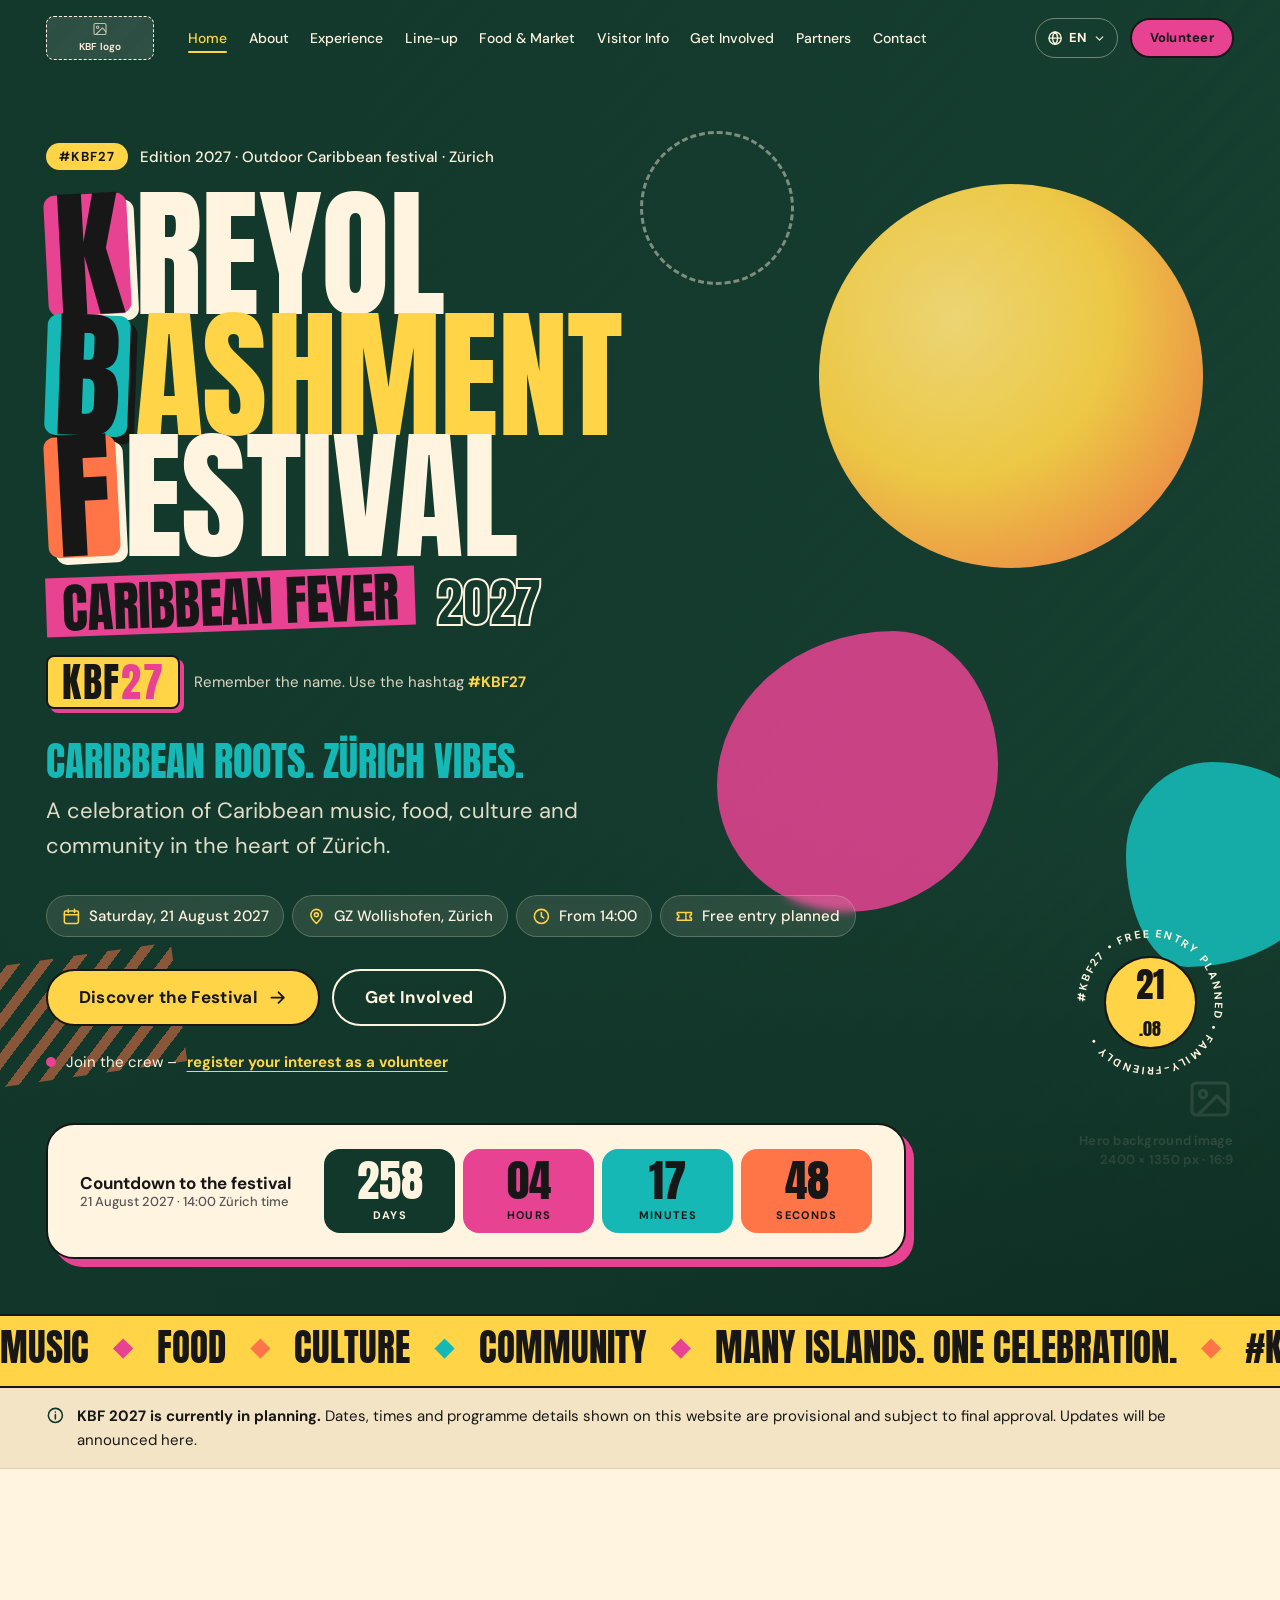
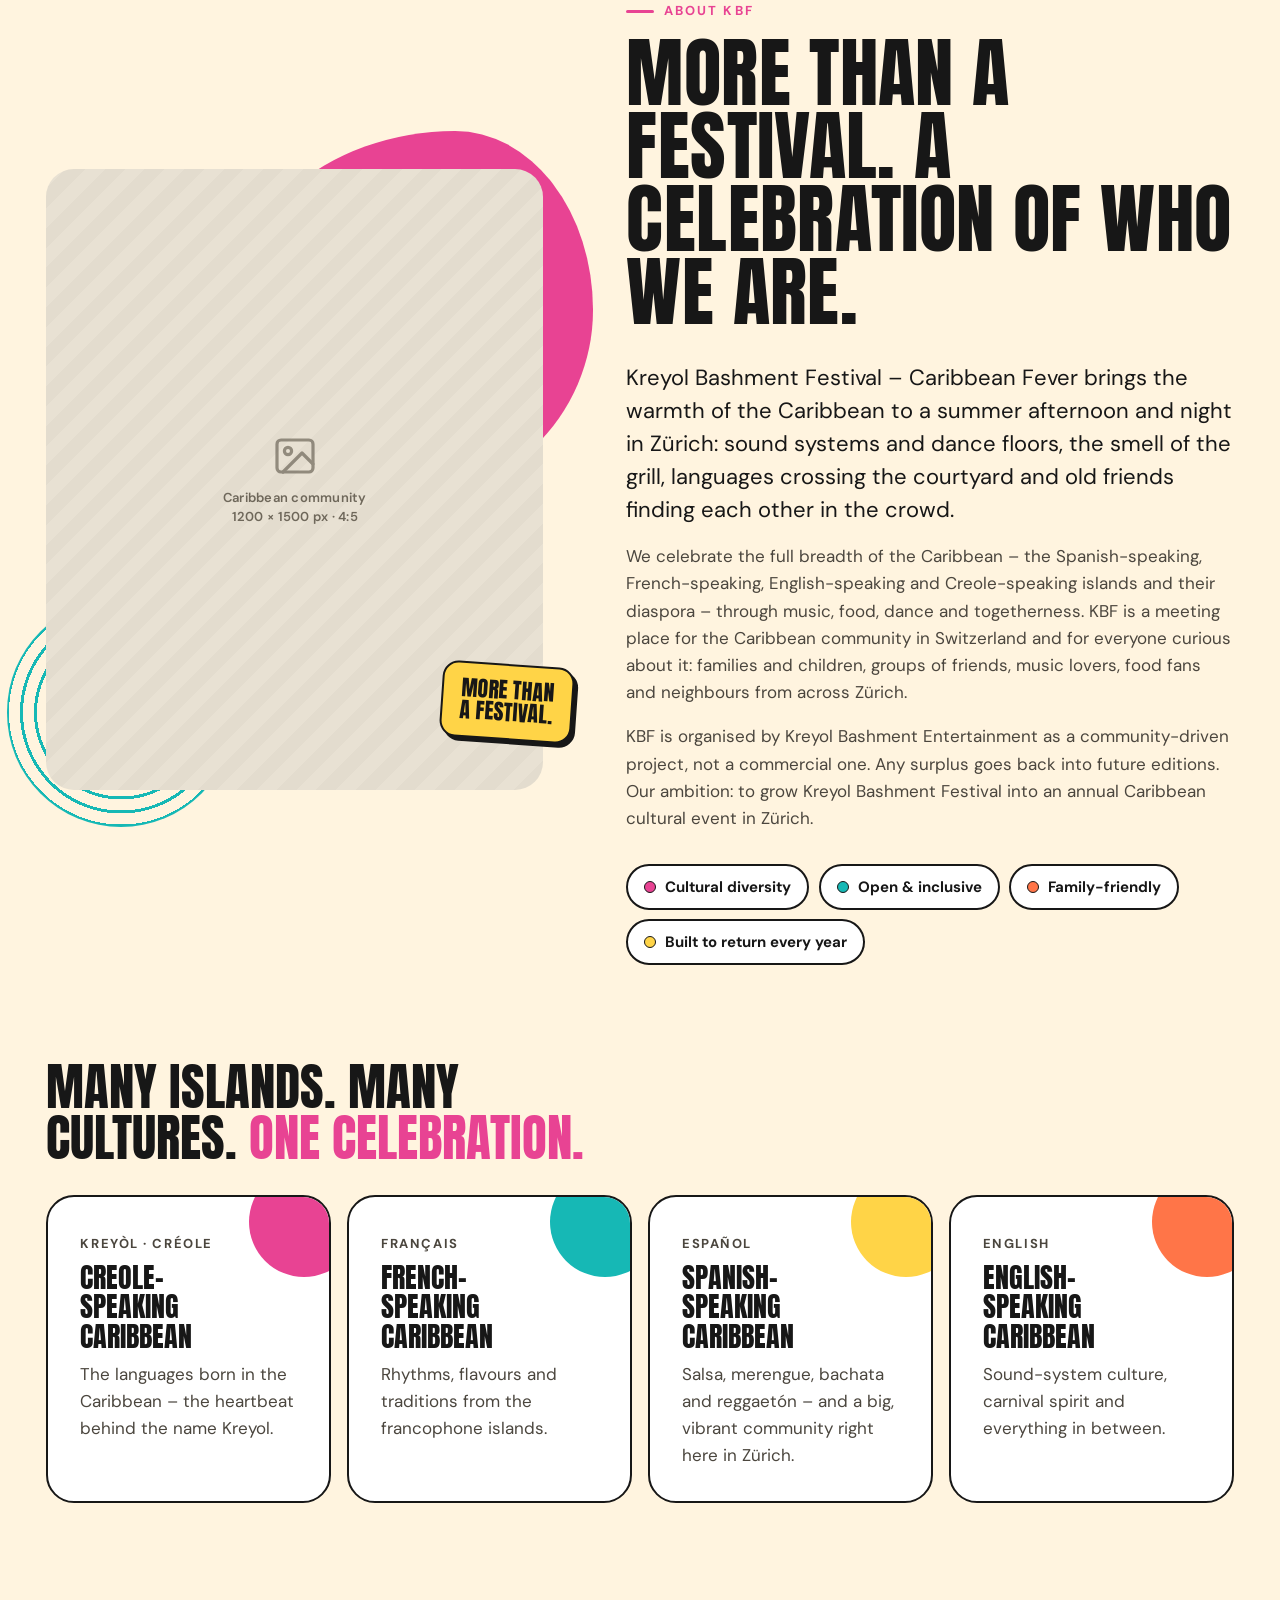
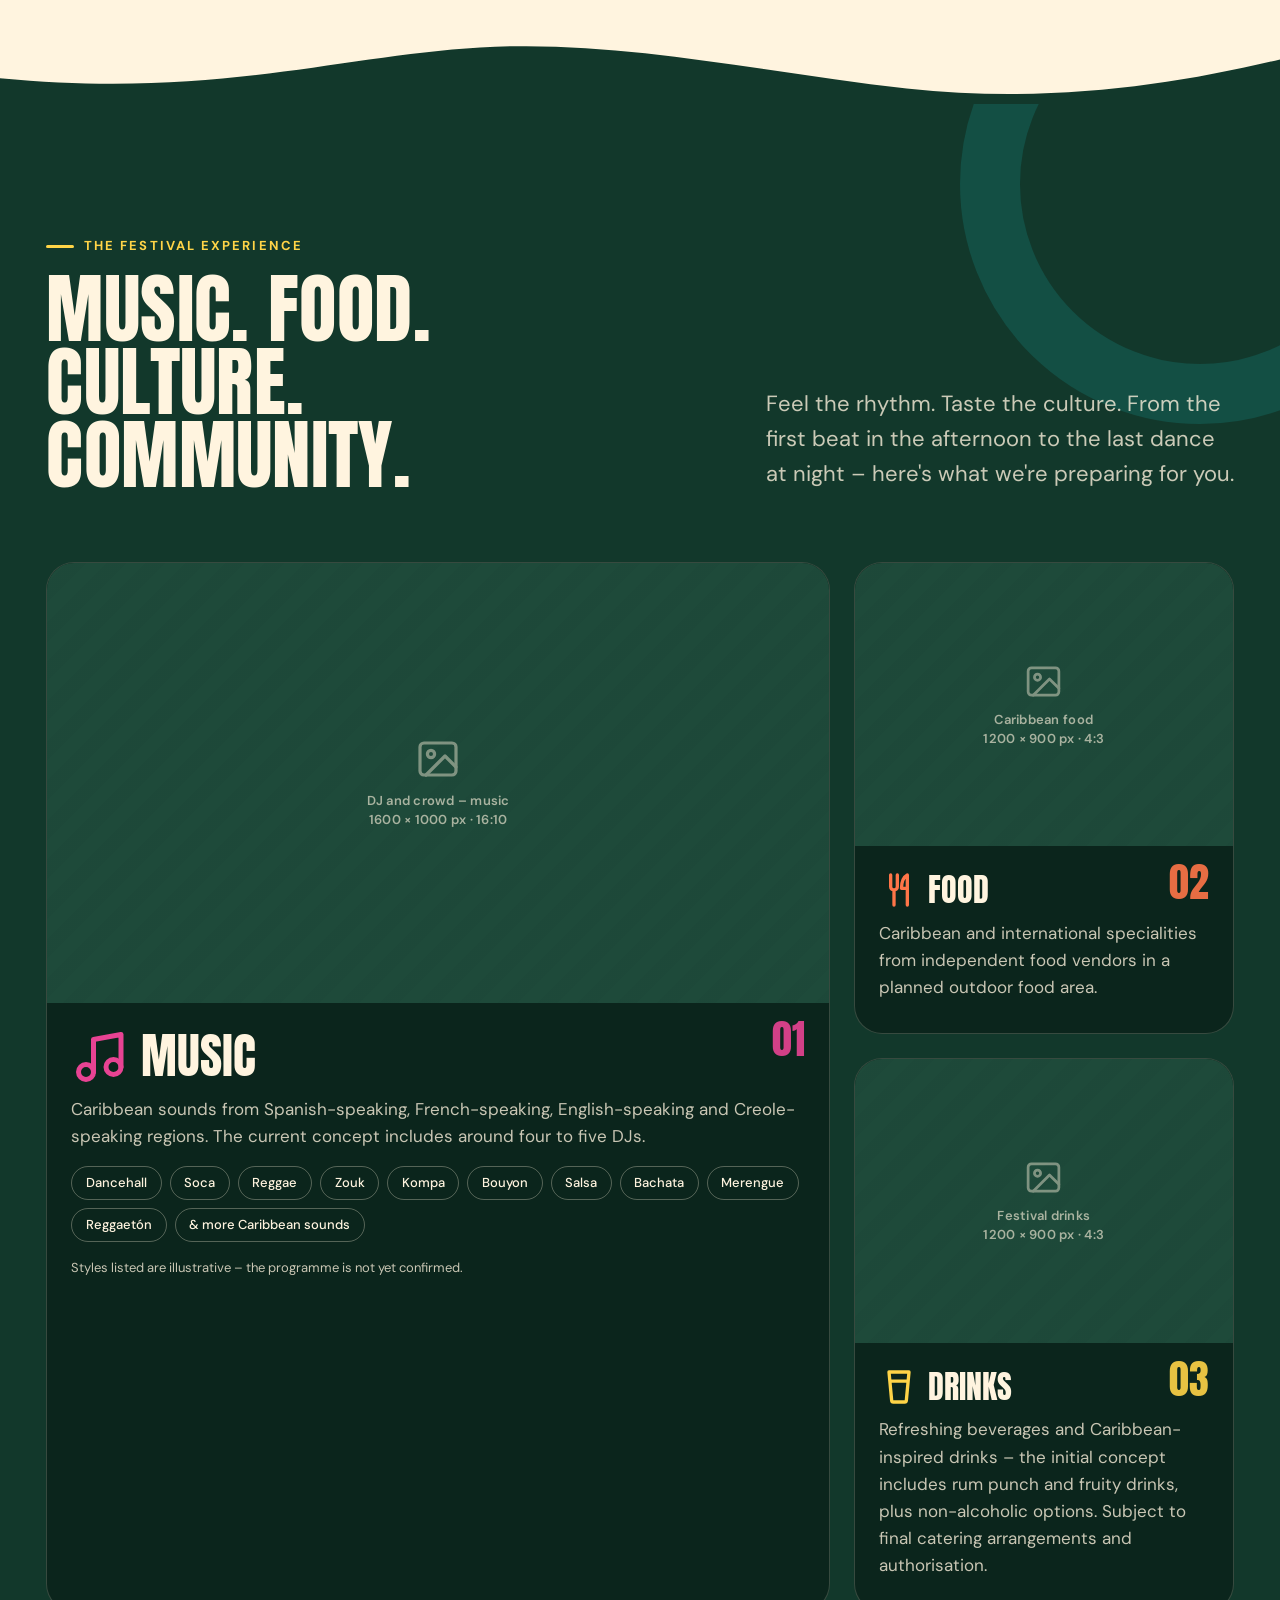
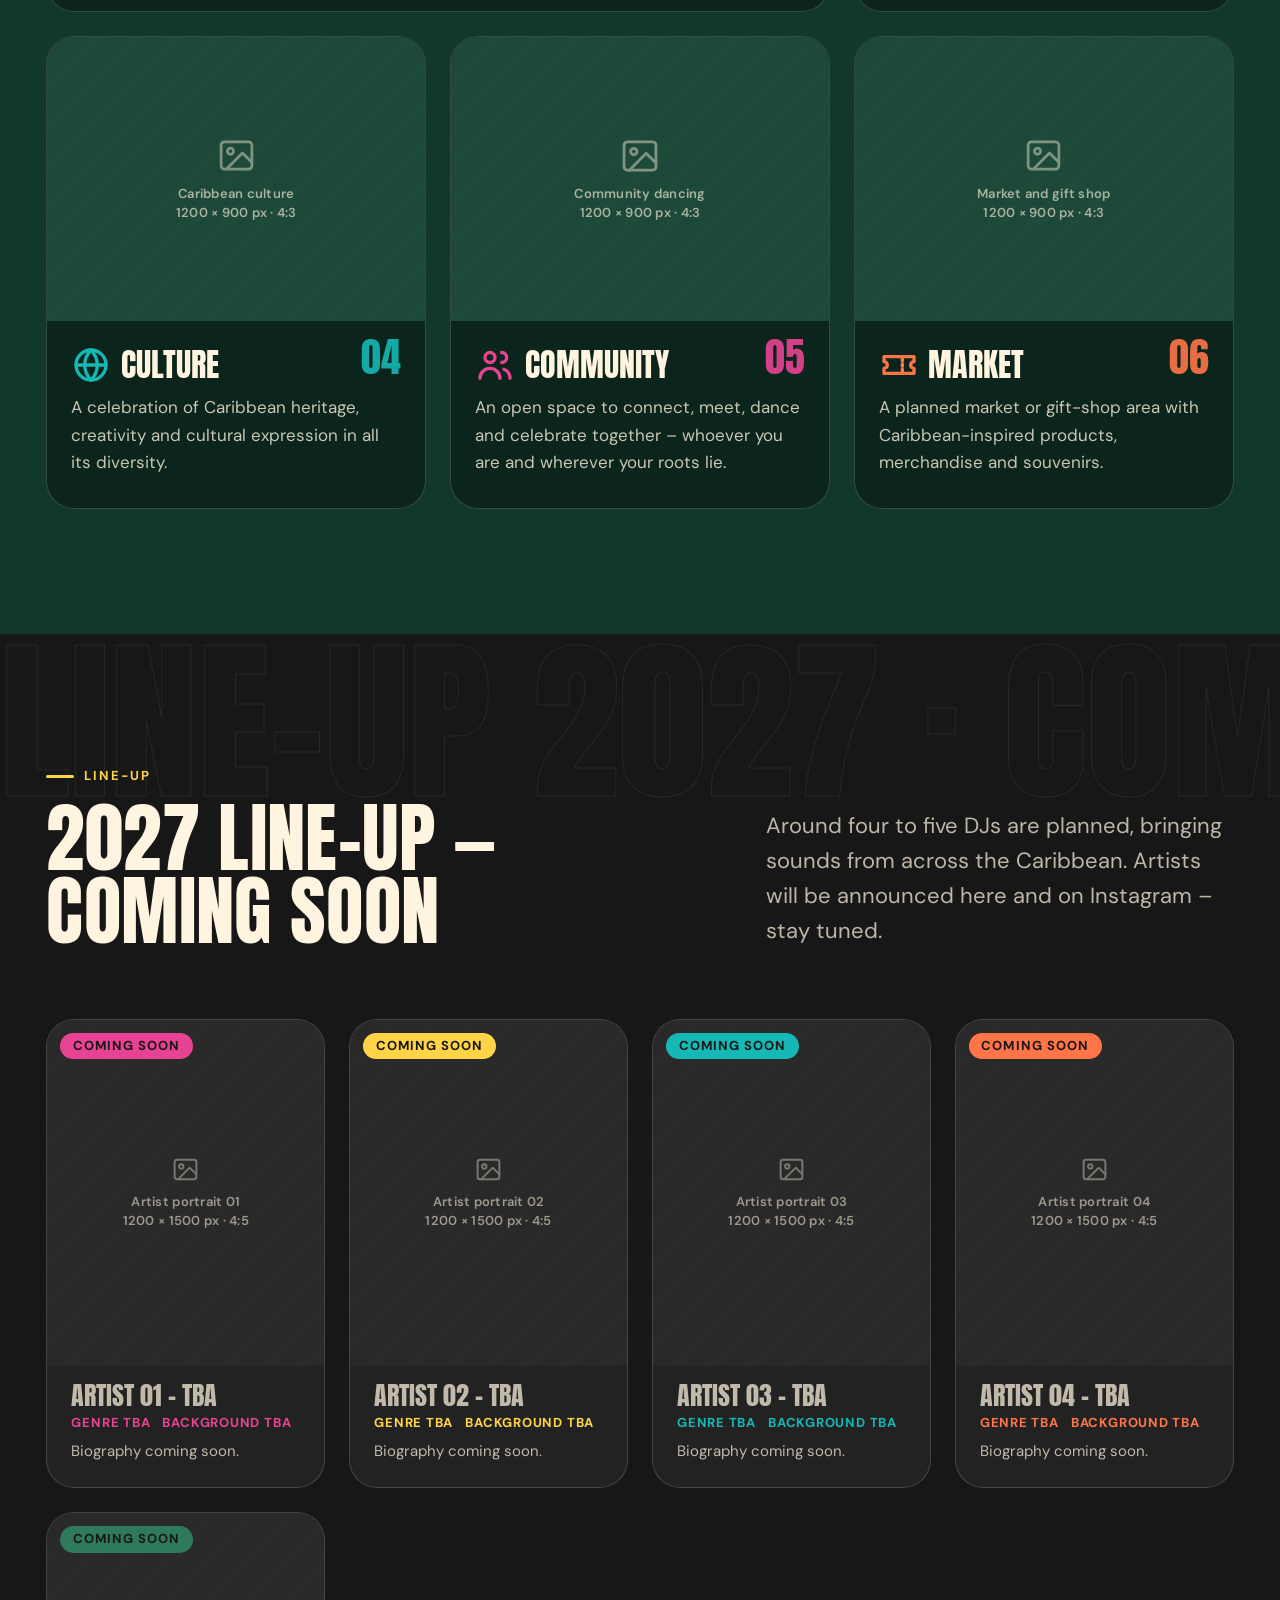
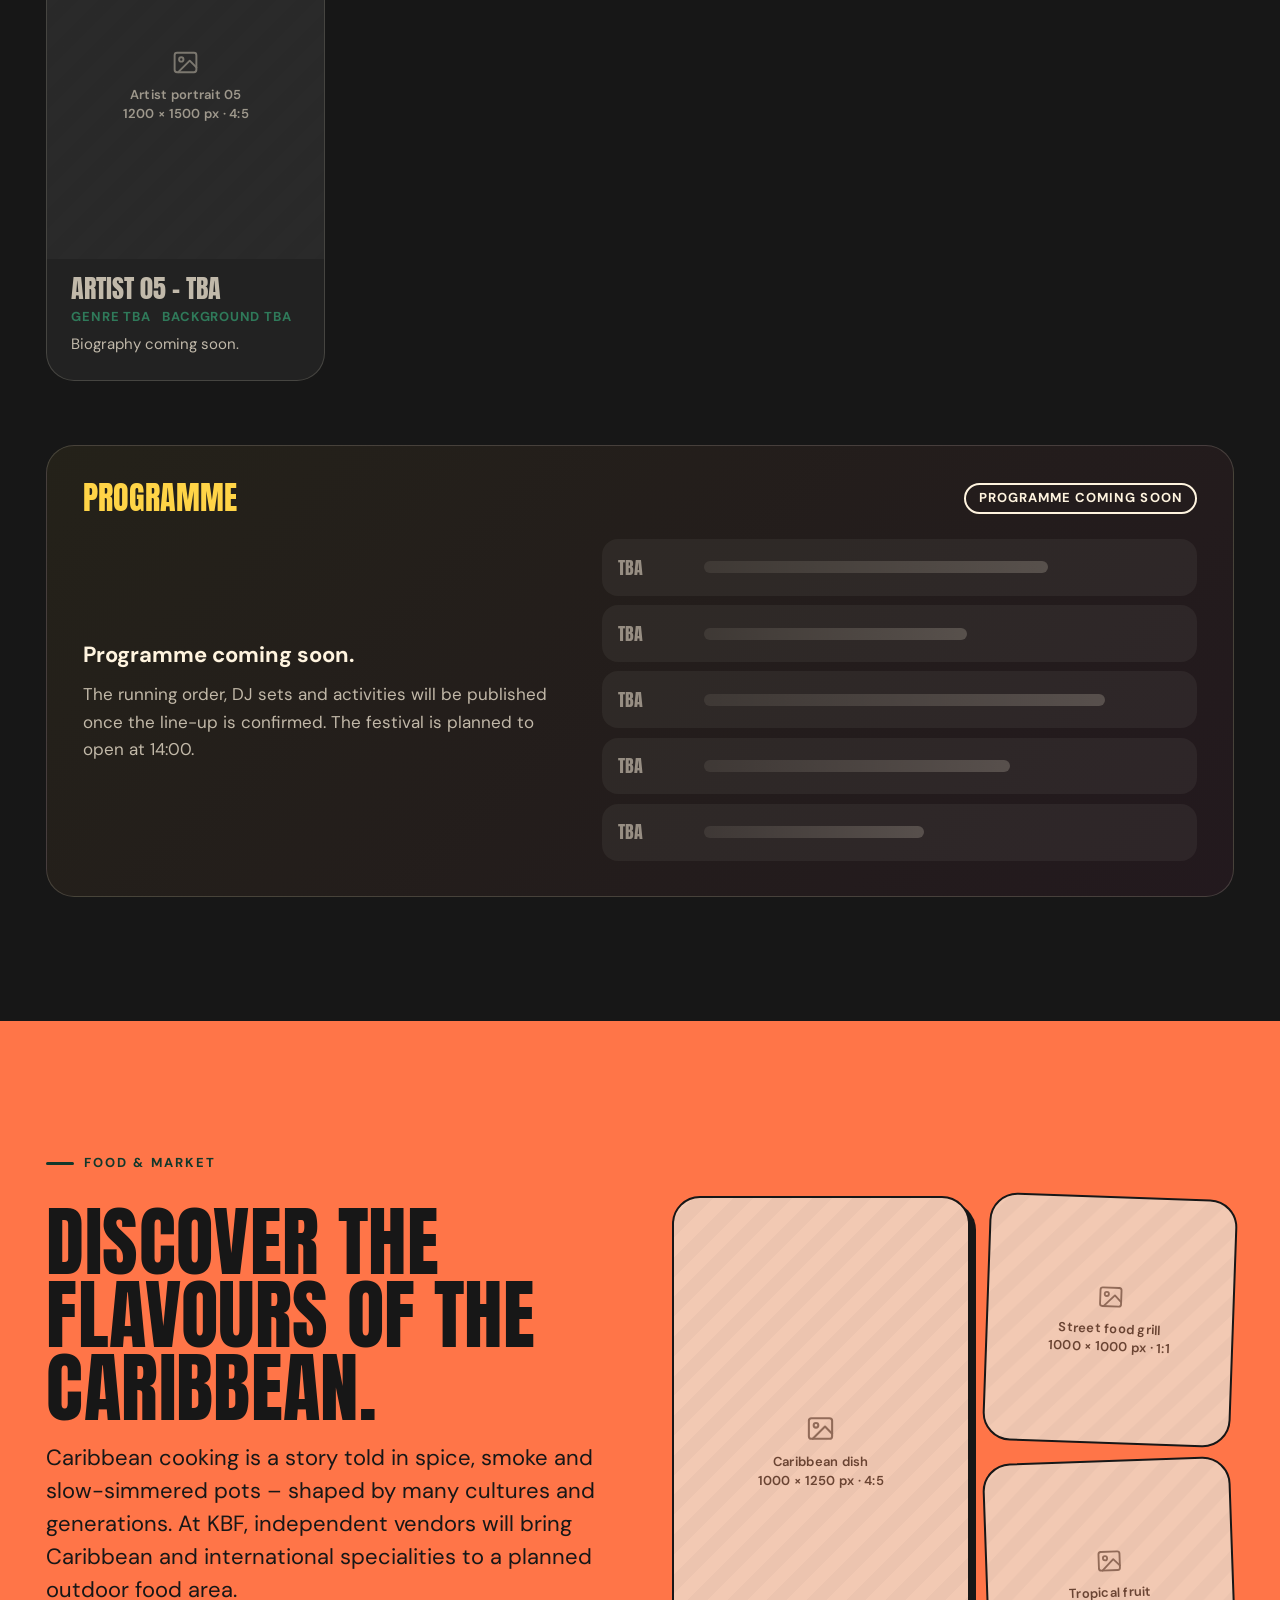
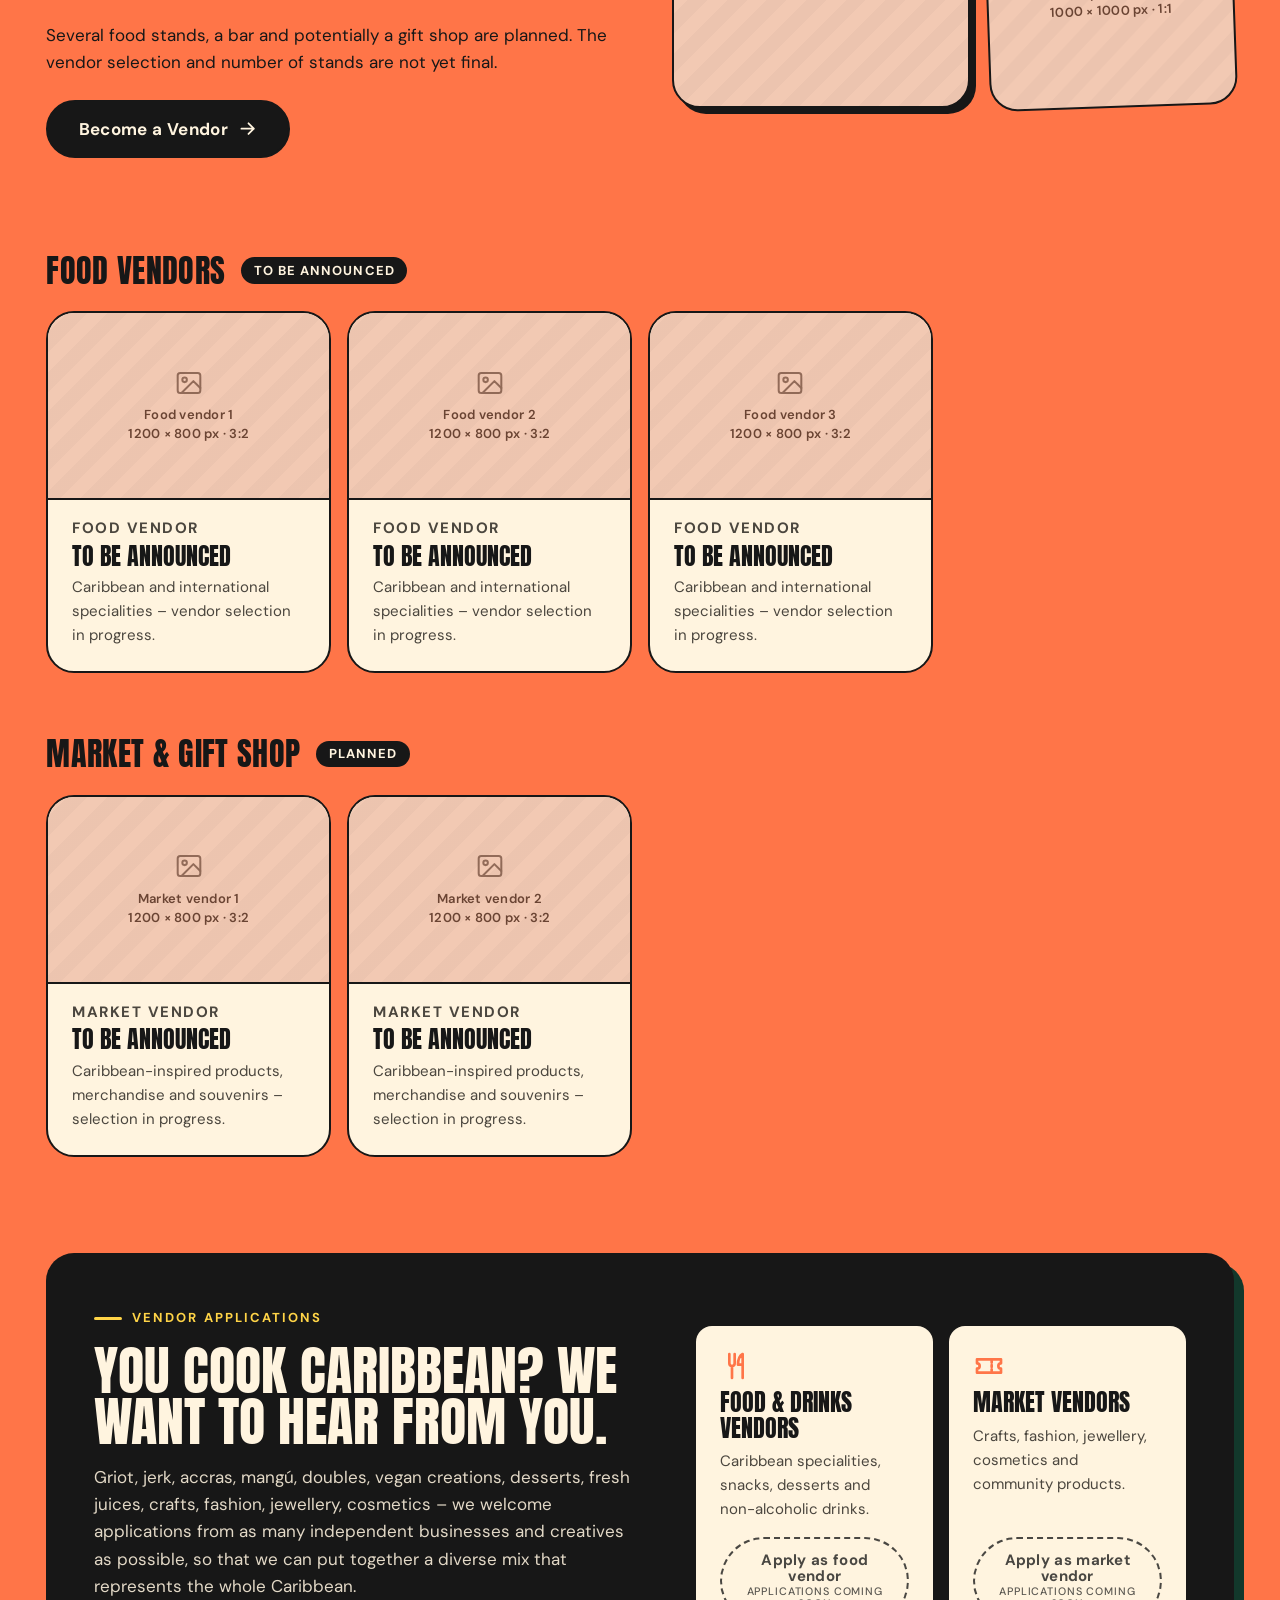
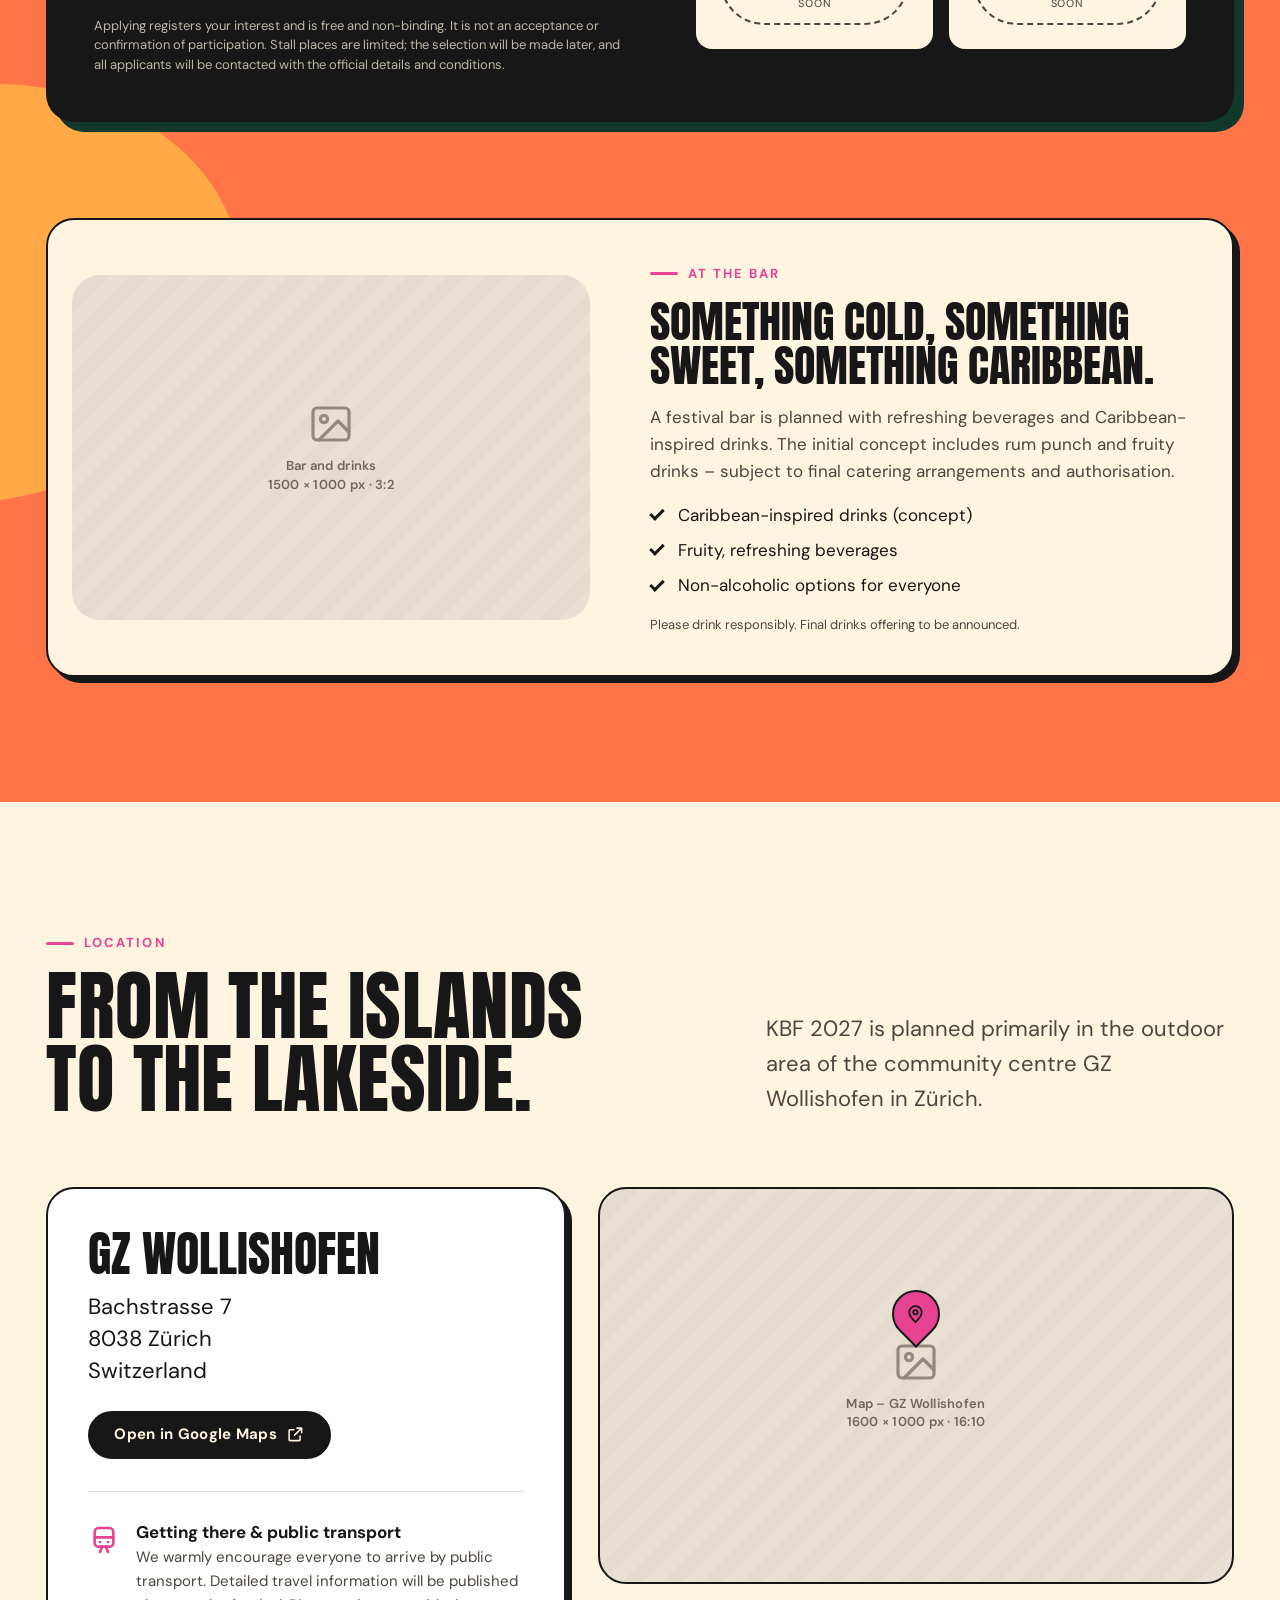
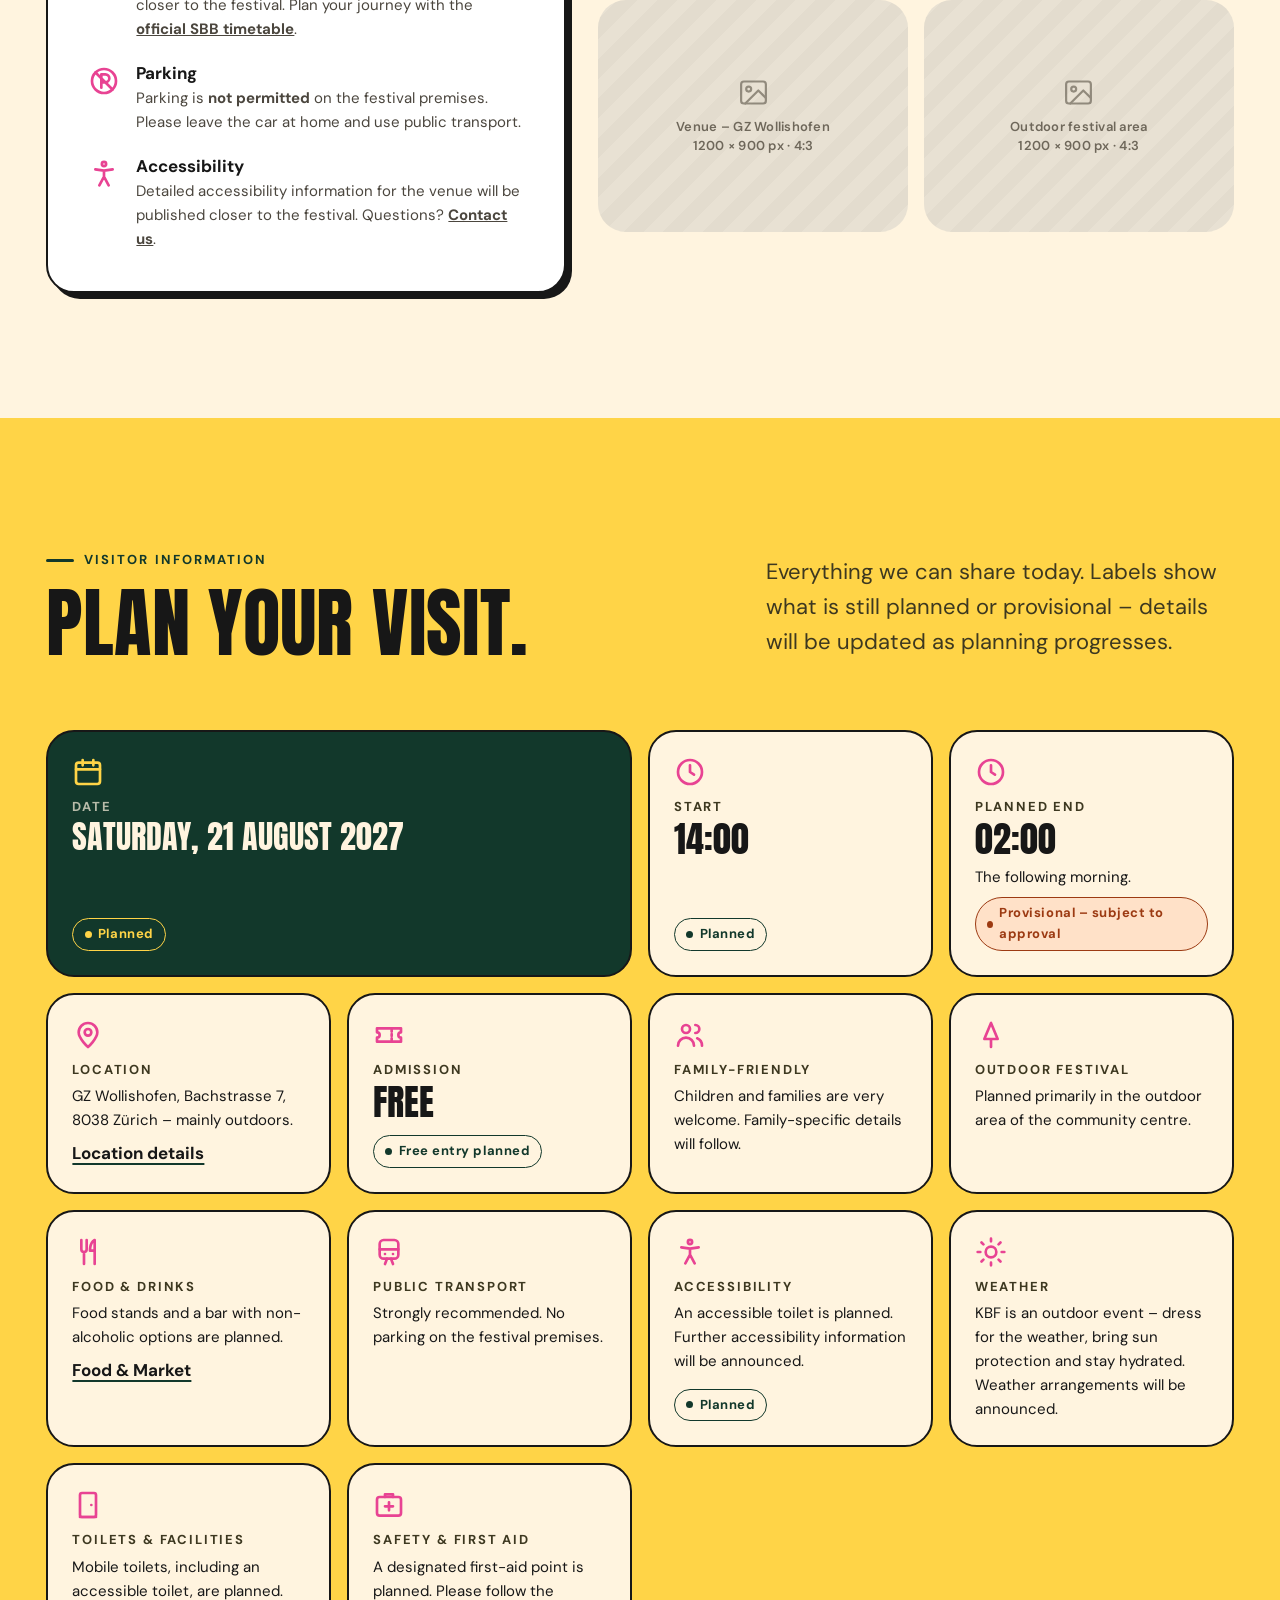
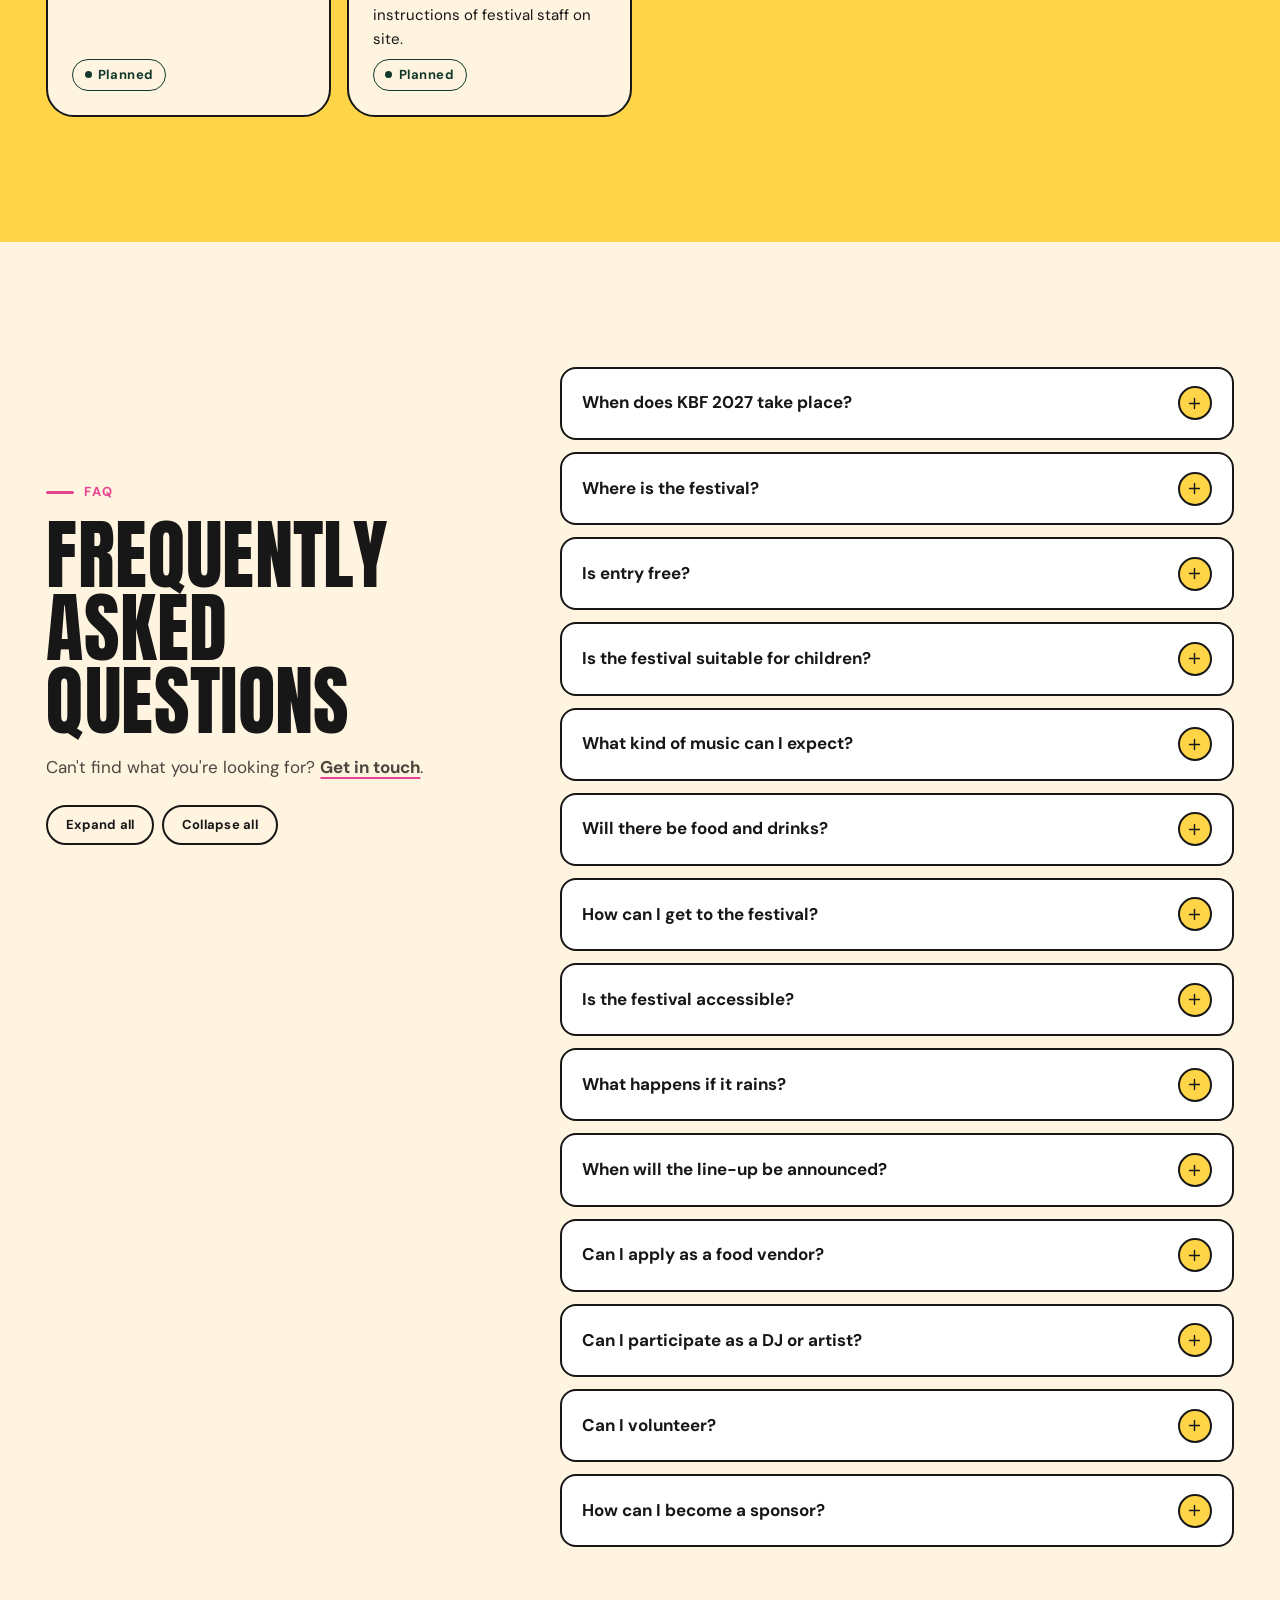
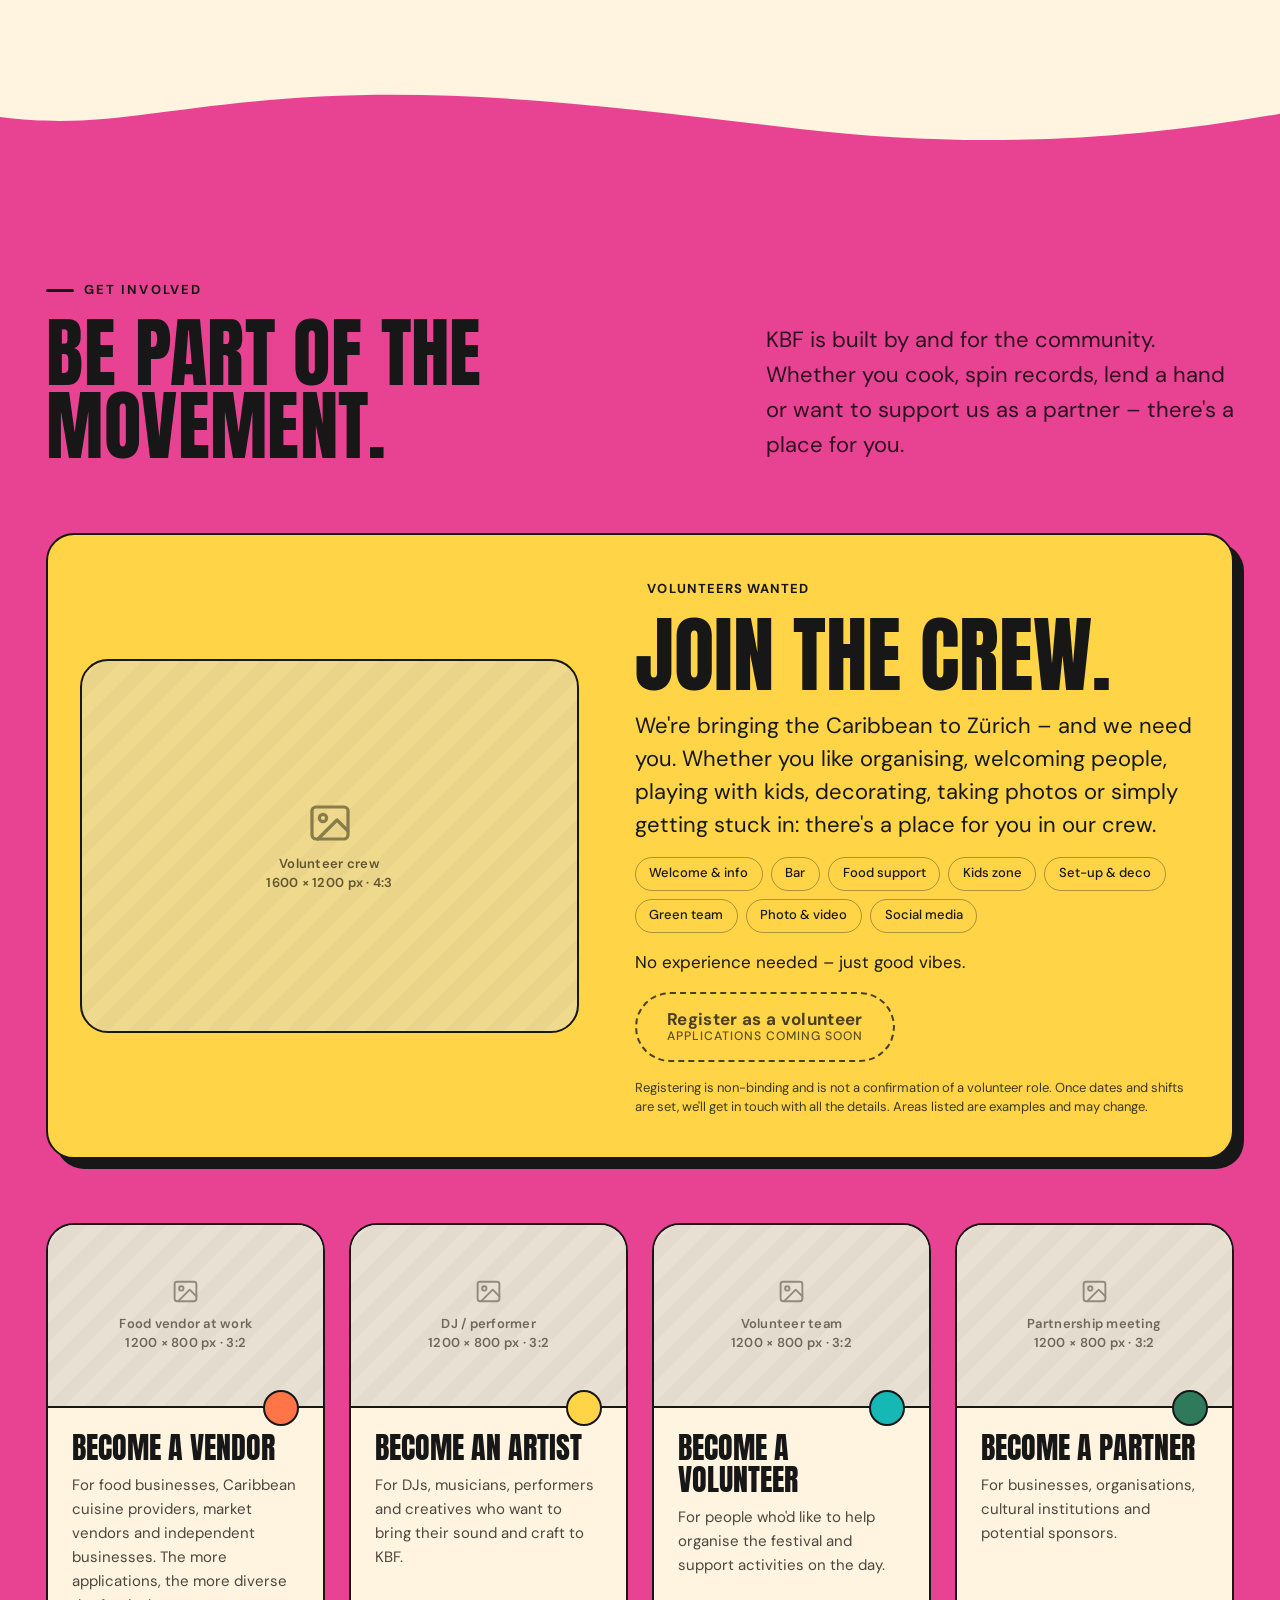
==== index.html @ c2e15016 "Initial KBF website: Kreyol Bashment Festival – Caribbean Fever 2027 Static one-page festival site (" ====
<!DOCTYPE html>
<html lang="en">
<head>
  <meta charset="utf-8">
  <meta name="viewport" content="width=device-width, initial-scale=1">
  <script>document.documentElement.classList.add("js");</script>

  <!-- ===================== SEO ===================== -->
  <title>Kreyol Bashment Festival – Caribbean Fever 2027 (#KBF27) | Caribbean Festival in Zürich</title>
  <meta name="description" content="Kreyol Bashment Festival – Caribbean Fever (KBF) is a family-friendly outdoor Caribbean festival in Zürich. Planned for Saturday, 21 August 2027 at GZ Wollishofen – music, food, culture and community. Free entry planned.">
  <meta name="keywords" content="Caribbean festival Zürich, Kreyol Bashment Festival, KBF27, KBF 2027, Caribbean Fever, dancehall, soca, zouk, kompa, Caribbean food Zürich, GZ Wollishofen">
  <meta name="author" content="Kreyol Bashment Entertainment">
  <meta name="theme-color" content="#12382B">
  <!-- PRE-LAUNCH: keeps search engines out during development. Remove at public launch (see README). -->
  <meta name="robots" content="noindex, nofollow">
  <!-- Set the final production URL once the domain is known -->
  <!-- <link rel="canonical" href="https://www.example.ch/"> -->

  <!-- ===================== Open Graph / social ===================== -->
  <meta property="og:type" content="website">
  <meta property="og:site_name" content="Kreyol Bashment Festival – Caribbean Fever">
  <meta property="og:title" content="Kreyol Bashment Festival – Caribbean Fever 2027">
  <meta property="og:description" content="Caribbean roots. Zürich vibes. A celebration of Caribbean music, food, culture and community – planned for 21 August 2027 at GZ Wollishofen, Zürich.">
  <meta property="og:locale" content="en_GB">
  <!-- Add once a real share image (1200 × 630 px) exists: -->
  <!-- <meta property="og:image" content="https://www.example.ch/assets/img/og/kbf-og-1200x630.jpg"> -->
  <!-- <meta property="og:url" content="https://www.example.ch/"> -->
  <meta name="twitter:card" content="summary_large_image">
  <meta name="twitter:title" content="Kreyol Bashment Festival – Caribbean Fever 2027">
  <meta name="twitter:description" content="Caribbean music, food, culture and community in Zürich – 21 August 2027.">

  <!-- Favicon: replace with the official KBF icon once available -->
  <!-- <link rel="icon" href="assets/img/brand/favicon.svg" type="image/svg+xml"> -->

  <!-- Fonts: consider self-hosting before publication (privacy / performance). -->
  <link rel="preconnect" href="https://fonts.googleapis.com">
  <link rel="preconnect" href="https://fonts.gstatic.com" crossorigin>
  <link href="https://fonts.googleapis.com/css2?family=Anton&family=DM+Sans:ital,opsz,wght@0,9..40,400;0,9..40,500;0,9..40,700;1,9..40,400&display=swap" rel="stylesheet">

  <link rel="stylesheet" href="assets/css/main.css">

  <!-- Structured data: status "EventScheduled" is the schema default; details remain provisional -->
  <script type="application/ld+json">
  {
    "@context": "https://schema.org",
    "@type": "Festival",
    "name": "Kreyol Bashment Festival – Caribbean Fever 2027",
    "alternateName": ["KBF27", "KBF 2027"],
    "organizer": { "@type": "Organization", "name": "Kreyol Bashment Entertainment" },
    "startDate": "2027-08-21T14:00:00+02:00",
    "eventAttendanceMode": "https://schema.org/OfflineEventAttendanceMode",
    "isAccessibleForFree": true,
    "description": "Family-friendly outdoor Caribbean cultural and community festival in Zürich. Details are provisional and subject to final approval.",
    "location": {
      "@type": "Place",
      "name": "GZ Wollishofen",
      "address": {
        "@type": "PostalAddress",
        "streetAddress": "Bachstrasse 7",
        "postalCode": "8038",
        "addressLocality": "Zürich",
        "addressCountry": "CH"
      }
    }
  }
  </script>

  <script src="assets/js/config.js" defer></script>
  <script src="assets/js/i18n.js" defer></script>
  <script src="assets/js/main.js" defer></script>
</head>

<body>
  <!-- ============ Icon sprite (UI icons only) ============ -->
  <svg class="sprite" aria-hidden="true" focusable="false" xmlns="http://www.w3.org/2000/svg">
    <symbol id="i-arrow" viewBox="0 0 24 24"><path d="M5 12h14M13 6l6 6-6 6"/></symbol>
    <symbol id="i-calendar" viewBox="0 0 24 24"><rect x="3" y="5" width="18" height="16" rx="2"/><path d="M3 10h18M8 3v4M16 3v4"/></symbol>
    <symbol id="i-clock" viewBox="0 0 24 24"><circle cx="12" cy="12" r="9"/><path d="M12 7v5l3 2"/></symbol>
    <symbol id="i-pin" viewBox="0 0 24 24"><path d="M12 21s-7-6.2-7-11a7 7 0 0 1 14 0c0 4.8-7 11-7 11z"/><circle cx="12" cy="10" r="2.5"/></symbol>
    <symbol id="i-ticket" viewBox="0 0 24 24"><path d="M3 7h18v3a2 2 0 0 0 0 4v3H3v-3a2 2 0 0 0 0-4z"/><path d="M14 8v1.5M14 11.25v1.5M14 14.5V16"/></symbol>
    <symbol id="i-menu" viewBox="0 0 24 24"><path d="M4 7h16M4 12h16M4 17h16"/></symbol>
    <symbol id="i-close" viewBox="0 0 24 24"><path d="M6 6l12 12M18 6L6 18"/></symbol>
    <symbol id="i-globe" viewBox="0 0 24 24"><circle cx="12" cy="12" r="9"/><path d="M3 12h18M12 3c2.5 2.6 3.8 5.6 3.8 9s-1.3 6.4-3.8 9M12 3C9.5 5.6 8.2 8.6 8.2 12s1.3 6.4 3.8 9"/></symbol>
    <symbol id="i-chevron" viewBox="0 0 24 24"><path d="M6 9l6 6 6-6"/></symbol>
    <symbol id="i-plus" viewBox="0 0 24 24"><path d="M12 5v14M5 12h14"/></symbol>
    <symbol id="i-mail" viewBox="0 0 24 24"><rect x="3" y="5" width="18" height="14" rx="2"/><path d="M3 7l9 6 9-6"/></symbol>
    <symbol id="i-phone" viewBox="0 0 24 24"><path d="M5 4h4l2 5-2.5 1.5a11 11 0 0 0 5 5L15 13l5 2v4a2 2 0 0 1-2 2A16 16 0 0 1 3 6a2 2 0 0 1 2-2z"/></symbol>
    <symbol id="i-external" viewBox="0 0 24 24"><path d="M14 4h6v6M20 4l-9 9M18 14v5a1 1 0 0 1-1 1H5a1 1 0 0 1-1-1V7a1 1 0 0 1 1-1h5"/></symbol>
    <symbol id="i-train" viewBox="0 0 24 24"><rect x="5" y="3" width="14" height="14" rx="3"/><path d="M5 10h14M9 21l1.5-4M15 21l-1.5-4M9 13.5h.01M15 13.5h.01"/></symbol>
    <symbol id="i-noparking" viewBox="0 0 24 24"><circle cx="12" cy="12" r="9"/><path d="M10 17V7h3a3 3 0 0 1 0 6h-3M5.6 5.6l12.8 12.8"/></symbol>
    <symbol id="i-access" viewBox="0 0 24 24"><circle cx="12" cy="4.5" r="1.6"/><path d="M5.5 8.5 12 9.5l6.5-1M12 9.5v4.5l-3.5 6.5M12 14l3.5 6.5"/></symbol>
    <symbol id="i-sun" viewBox="0 0 24 24"><circle cx="12" cy="12" r="4"/><path d="M12 2v2M12 20v2M4.9 4.9l1.4 1.4M17.7 17.7l1.4 1.4M2 12h2M20 12h2M4.9 19.1l1.4-1.4M17.7 6.3l1.4-1.4"/></symbol>
    <symbol id="i-facility" viewBox="0 0 24 24"><rect x="6" y="3" width="12" height="18" rx="1.5"/><path d="M14.5 12h.01M6 21h12"/></symbol>
    <symbol id="i-aid" viewBox="0 0 24 24"><rect x="3" y="6" width="18" height="14" rx="2"/><path d="M9 6V4h6v2M12 10v6M9 13h6"/></symbol>
    <symbol id="i-food" viewBox="0 0 24 24"><path d="M7 3v7a2 2 0 0 0 2 2v9M11 3v7a2 2 0 0 1-2 2M17 21V3c-2.2 1.2-3.5 4-3.5 8h3.5"/></symbol>
    <symbol id="i-drink" viewBox="0 0 24 24"><path d="M6 3h12l-1.6 17.1a1 1 0 0 1-1 .9H8.6a1 1 0 0 1-1-.9zM6.5 8.5h11"/></symbol>
    <symbol id="i-family" viewBox="0 0 24 24"><circle cx="9" cy="7.5" r="3"/><path d="M3 20a6 6 0 0 1 12 0M16 4.5a3 3 0 0 1 0 6M21 20a6 6 0 0 0-3.6-5.5"/></symbol>
    <symbol id="i-music" viewBox="0 0 24 24"><path d="M9 18V5l11-2v13"/><circle cx="6" cy="18" r="3"/><circle cx="17" cy="16" r="3"/></symbol>
    <symbol id="i-leaf" viewBox="0 0 24 24"><path d="M5 20c0-9.5 5.5-15 15-15 0 9.5-5.5 15-14 15M5 20l7.5-7.5"/></symbol>
    <symbol id="i-info" viewBox="0 0 24 24"><circle cx="12" cy="12" r="9"/><path d="M12 11v5.5M12 7.8h.01"/></symbol>
    <symbol id="i-tree" viewBox="0 0 24 24"><path d="M12 21v-6M7 15h10l-5-12z"/></symbol>
  </svg>

  <a class="skip-link" href="#main">Skip to main content</a>

  <!-- =====================================================================
       1. HEADER
       ===================================================================== -->
  <header class="site-header" id="site-header">
    <div class="container site-header__inner">
      <a class="site-header__logo" href="#home" aria-label="Kreyol Bashment Festival – Caribbean Fever, back to top">
        <!-- LOGO: replace the placeholder div with <img src="assets/img/brand/kbf-logo.svg" alt="KBF"> -->
        <div class="media media--logo" style="--ratio: 5 / 2" data-ph="KBF logo" data-size="400 × 160 px"></div>
      </a>

      <nav class="site-nav" id="site-nav" aria-label="Main navigation">
        <ul class="site-nav__list">
          <li><a class="site-nav__link" href="#home" data-i18n="nav.home">Home</a></li>
          <li><a class="site-nav__link" href="#about" data-i18n="nav.about">About</a></li>
          <li><a class="site-nav__link" href="#experience" data-i18n="nav.experience">Experience</a></li>
          <li><a class="site-nav__link" href="#lineup" data-i18n="nav.lineup">Line-up</a></li>
          <li><a class="site-nav__link" href="#food" data-i18n="nav.food">Food &amp; Market</a></li>
          <li><a class="site-nav__link" href="#visitor-info" data-i18n="nav.visitor">Visitor Info</a></li>
          <li><a class="site-nav__link" href="#get-involved" data-i18n="nav.involved">Get Involved</a></li>
          <li><a class="site-nav__link" href="#partners" data-i18n="nav.partners">Partners</a></li>
          <li><a class="site-nav__link" href="#contact" data-i18n="nav.contact">Contact</a></li>
        </ul>
        <div class="site-nav__mobile-ctas">
          <a class="btn btn--pink btn--sm" href="#volunteer" data-i18n="nav.volunteer">Volunteer</a>
          <a class="btn btn--primary btn--sm" href="#visitor-info" data-i18n="nav.cta">Festival info</a>
        </div>
      </nav>

      <div class="site-header__actions">
        <div class="lang" id="lang">
          <button class="lang__toggle" type="button" aria-haspopup="true" aria-expanded="false" aria-controls="lang-menu">
            <svg class="icon" aria-hidden="true"><use href="#i-globe"/></svg>
            <span class="lang__current">EN</span>
            <span class="visually-hidden" data-i18n="lang.label">Language</span>
            <svg class="icon icon--sm" aria-hidden="true"><use href="#i-chevron"/></svg>
          </button>
          <ul class="lang__menu" id="lang-menu" role="menu" hidden></ul>
        </div>
        <a class="btn btn--pink btn--sm site-header__cta site-header__cta--volunteer" href="#volunteer" data-i18n="nav.volunteer">Volunteer</a>
        <a class="btn btn--primary btn--sm site-header__cta" href="#visitor-info" data-i18n="nav.cta">Festival info</a>
        <button class="nav-toggle" type="button" aria-expanded="false" aria-controls="site-nav" aria-label="Open menu">
          <svg class="icon nav-toggle__open" aria-hidden="true"><use href="#i-menu"/></svg>
          <svg class="icon nav-toggle__close" aria-hidden="true"><use href="#i-close"/></svg>
        </button>
      </div>
    </div>
  </header>

  <main id="main">

    <!-- =====================================================================
         2. HERO
         ===================================================================== -->
    <section class="hero" id="home" aria-labelledby="hero-title">
      <!-- HERO BACKGROUND: place <img> inside .media (object-fit: cover is applied automatically) -->
      <div class="hero__bg media" data-ph="Hero background image" data-size="2400 × 1350 px · 16:9" role="img" aria-label="Image placeholder: hero background image"></div>
      <div class="hero__overlay" aria-hidden="true"></div>

      <div class="hero__shapes" aria-hidden="true">
        <span class="shape shape--sun"></span>
        <span class="shape shape--blob-pink"></span>
        <span class="shape shape--blob-teal"></span>
        <span class="shape shape--ring"></span>
        <span class="shape shape--stripes"></span>
      </div>

      <div class="container hero__inner">
        <div class="hero__content">
          <p class="hero__eyebrow reveal">
            <span class="tag tag--yellow">#KBF27</span>
            <span>Edition 2027 · Outdoor Caribbean festival · Zürich</span>
          </p>

          <!-- The coloured initials spell K-B-F so the abbreviation sticks -->
          <h1 class="hero__title" id="hero-title" aria-label="Kreyol Bashment Festival – Caribbean Fever 2027">
            <span class="hero__line hero__line--1" aria-hidden="true"><span class="hero__initial hero__initial--k">K</span>reyol</span>
            <span class="hero__line hero__line--2" aria-hidden="true"><span class="hero__initial hero__initial--b">B</span>ashment</span>
            <span class="hero__line hero__line--festival" aria-hidden="true"><span class="hero__initial hero__initial--f">F</span>estival</span>
            <span class="hero__line hero__line--3" aria-hidden="true">
              <span class="hero__fever">Caribbean Fever</span>
              <span class="hero__year">2027</span>
            </span>
          </h1>
          <p class="hero__kbf reveal" aria-label="K B F 27 – hashtag KBF27">
            <span class="hero__kbf-letters">KBF<span>27</span></span>
            <span class="hero__kbf-text">Remember the name. Use the hashtag <strong>#KBF27</strong></span>
          </p>

          <div class="hero__copy reveal">
            <p class="hero__headline" data-i18n="hero.headline">Caribbean roots. Zürich vibes.</p>
            <p class="hero__lead" data-i18n="hero.lead">A celebration of Caribbean music, food, culture and community in the heart of Zürich.</p>
          </div>

          <ul class="hero__facts reveal" aria-label="Festival key facts">
            <li><svg class="icon" aria-hidden="true"><use href="#i-calendar"/></svg><span data-bind="festival.dateLong">Saturday, 21 August 2027</span></li>
            <li><svg class="icon" aria-hidden="true"><use href="#i-pin"/></svg><span>GZ Wollishofen, Zürich</span></li>
            <li><svg class="icon" aria-hidden="true"><use href="#i-clock"/></svg><span>From 14:00</span></li>
            <li><svg class="icon" aria-hidden="true"><use href="#i-ticket"/></svg><span>Free entry planned</span></li>
          </ul>

          <div class="hero__ctas reveal">
            <a class="btn btn--primary btn--lg" href="#about"><span data-i18n="hero.cta1">Discover the Festival</span><svg class="icon" aria-hidden="true"><use href="#i-arrow"/></svg></a>
            <a class="btn btn--ghost btn--lg" href="#get-involved" data-i18n="hero.cta2">Get Involved</a>
          </div>
          <p class="hero__volunteer reveal">
            <span class="hero__volunteer-dot" aria-hidden="true"></span>
            Join the crew – <a href="#volunteer">register your interest as a volunteer</a>
          </p>
        </div>

        <div class="hero__badge" aria-hidden="true">
          <svg viewBox="0 0 200 200" class="hero__badge-ring">
            <defs><path id="badge-circle" d="M100,100 m-78,0 a78,78 0 1,1 156,0 a78,78 0 1,1 -156,0"/></defs>
            <text><textPath href="#badge-circle">#KBF27 • FREE ENTRY PLANNED • FAMILY-FRIENDLY •</textPath></text>
          </svg>
          <span class="hero__badge-core">21<small>.08</small></span>
        </div>
      </div>

      <!-- Countdown -->
      <div class="container">
        <div class="countdown reveal" id="countdown" aria-labelledby="countdown-label">
          <p class="countdown__label" id="countdown-label">
            <span data-i18n="countdown.label">Countdown to the festival</span>
            <small>21 August 2027 · 14:00 Zürich time</small>
          </p>
          <div class="countdown__units" role="timer" aria-live="off">
            <div class="countdown__unit"><span class="countdown__num" data-unit="days">–</span><span class="countdown__name">Days</span></div>
            <div class="countdown__unit"><span class="countdown__num" data-unit="hours">–</span><span class="countdown__name">Hours</span></div>
            <div class="countdown__unit"><span class="countdown__num" data-unit="minutes">–</span><span class="countdown__name">Minutes</span></div>
            <div class="countdown__unit"><span class="countdown__num" data-unit="seconds">–</span><span class="countdown__name">Seconds</span></div>
          </div>
          <p class="countdown__done" hidden>The fever is on – see you at GZ Wollishofen!</p>
        </div>
      </div>
    </section>

    <!-- Ticker -->
    <div class="ticker" aria-hidden="true">
      <div class="ticker__track">
        <span>Music</span><span class="ticker__dot"></span><span>Food</span><span class="ticker__dot"></span><span>Culture</span><span class="ticker__dot"></span><span>Community</span><span class="ticker__dot"></span><span>Many islands. One celebration.</span><span class="ticker__dot"></span><span>#KBF27</span><span class="ticker__dot"></span>
        <span>Music</span><span class="ticker__dot"></span><span>Food</span><span class="ticker__dot"></span><span>Culture</span><span class="ticker__dot"></span><span>Community</span><span class="ticker__dot"></span><span>Many islands. One celebration.</span><span class="ticker__dot"></span><span>#KBF27</span><span class="ticker__dot"></span>
      </div>
    </div>

    <!-- Planning notice -->
    <aside class="planning-note" aria-label="Planning status">
      <div class="container planning-note__inner">
        <svg class="icon" aria-hidden="true"><use href="#i-info"/></svg>
        <p><strong>KBF 2027 is currently in planning.</strong> Dates, times and programme details shown on this website are provisional and subject to final approval. Updates will be announced here.</p>
      </div>
    </aside>

    <!-- =====================================================================
         3. ABOUT
         ===================================================================== -->
    <section class="section theme-cream about" id="about" aria-labelledby="about-title">
      <div class="container about__grid">
        <div class="about__visual reveal">
          <span class="shape shape--about-blob" aria-hidden="true"></span>
          <div class="media media--rounded" style="--ratio: 4 / 5" data-ph="Caribbean community" data-size="1200 × 1500 px · 4:5" role="img" aria-label="Image placeholder: Caribbean community"></div>
          <div class="about__sticker" aria-hidden="true">More than<br>a festival.</div>
        </div>

        <div class="about__content">
          <p class="eyebrow reveal">About KBF</p>
          <h2 class="section-title reveal" id="about-title" data-i18n="about.title">More than a festival. A celebration of who we are.</h2>
          <div class="prose reveal">
            <p class="lead">Kreyol Bashment Festival – Caribbean Fever brings the warmth of the Caribbean to a summer afternoon and night in Zürich: sound systems and dance floors, the smell of the grill, languages crossing the courtyard and old friends finding each other in the crowd.</p>
            <p>We celebrate the full breadth of the Caribbean – the Spanish-speaking, French-speaking, English-speaking and Creole-speaking islands and their diaspora – through music, food, dance and togetherness. KBF is a meeting place for the Caribbean community in Switzerland and for everyone curious about it: families and children, groups of friends, music lovers, food fans and neighbours from across Zürich.</p>
            <p>KBF is organised by Kreyol Bashment Entertainment as a community-driven project, not a commercial one. Any surplus goes back into future editions. Our ambition: to grow Kreyol Bashment Festival into an annual Caribbean cultural event in Zürich.</p>
          </div>

          <ul class="values reveal" aria-label="Our values">
            <li class="value"><span class="value__dot" style="--dot: var(--c-pink)"></span>Cultural diversity</li>
            <li class="value"><span class="value__dot" style="--dot: var(--c-teal)"></span>Open &amp; inclusive</li>
            <li class="value"><span class="value__dot" style="--dot: var(--c-orange)"></span>Family-friendly</li>
            <li class="value"><span class="value__dot" style="--dot: var(--c-yellow)"></span>Built to return every year</li>
          </ul>
        </div>
      </div>

      <div class="container">
        <div class="regions reveal">
          <p class="regions__intro">Many islands. Many cultures. <strong>One celebration.</strong></p>
          <div class="regions__grid">
            <article class="region" style="--accent: var(--c-pink)">
              <span class="region__label">Kreyòl · Créole</span>
              <h3 class="region__title">Creole-speaking Caribbean</h3>
              <p>The languages born in the Caribbean – the heartbeat behind the name Kreyol.</p>
            </article>
            <article class="region" style="--accent: var(--c-teal)">
              <span class="region__label">Français</span>
              <h3 class="region__title">French-speaking Caribbean</h3>
              <p>Rhythms, flavours and traditions from the francophone islands.</p>
            </article>
            <article class="region" style="--accent: var(--c-yellow)">
              <span class="region__label">Español</span>
              <h3 class="region__title">Spanish-speaking Caribbean</h3>
              <p>Salsa, merengue, bachata and reggaetón – and a big, vibrant community right here in Zürich.</p>
            </article>
            <article class="region" style="--accent: var(--c-orange)">
              <span class="region__label">English</span>
              <h3 class="region__title">English-speaking Caribbean</h3>
              <p>Sound-system culture, carnival spirit and everything in between.</p>
            </article>
          </div>
        </div>
      </div>
    </section>

    <div class="wave wave--cream-to-green" aria-hidden="true"><svg viewBox="0 0 1440 90" preserveAspectRatio="none"><path d="M0 0h1440v38c-120 30-260 52-420 34S700 14 540 24 240 84 0 60z"/></svg></div>

    <!-- =====================================================================
         4. EXPERIENCE
         ===================================================================== -->
    <section class="section theme-green experience" id="experience" aria-labelledby="experience-title">
      <span class="shape shape--exp-circle" aria-hidden="true"></span>
      <div class="container">
        <header class="section-head section-head--split">
          <div>
            <p class="eyebrow reveal">The festival experience</p>
            <h2 class="section-title reveal" id="experience-title" data-i18n="experience.title">Music. Food. Culture. Community.</h2>
          </div>
          <p class="section-intro reveal">Feel the rhythm. Taste the culture. From the first beat in the afternoon to the last dance at night – here's what we're preparing for you.</p>
        </header>

        <div class="exp-grid">
          <article class="exp-card exp-card--music reveal" style="--accent: var(--c-pink)">
            <div class="media" style="--ratio: 16 / 10" data-ph="DJ and crowd – music" data-size="1600 × 1000 px · 16:10" role="img" aria-label="Image placeholder: DJ and crowd"></div>
            <div class="exp-card__body">
              <span class="exp-card__num">01</span>
              <h3 class="exp-card__title"><svg class="icon" aria-hidden="true"><use href="#i-music"/></svg>Music</h3>
              <p>Caribbean sounds from Spanish-speaking, French-speaking, English-speaking and Creole-speaking regions. The current concept includes around four to five DJs.</p>
              <ul class="chips" aria-label="Possible music styles">
                <li class="chip">Dancehall</li><li class="chip">Soca</li><li class="chip">Reggae</li><li class="chip">Zouk</li><li class="chip">Kompa</li><li class="chip">Bouyon</li><li class="chip">Salsa</li><li class="chip">Bachata</li><li class="chip">Merengue</li><li class="chip">Reggaetón</li><li class="chip">&amp; more Caribbean sounds</li>
              </ul>
              <p class="fineprint">Styles listed are illustrative – the programme is not yet confirmed.</p>
            </div>
          </article>

          <article class="exp-card reveal" style="--accent: var(--c-orange)">
            <div class="media" style="--ratio: 4 / 3" data-ph="Caribbean food" data-size="1200 × 900 px · 4:3" role="img" aria-label="Image placeholder: Caribbean food"></div>
            <div class="exp-card__body">
              <span class="exp-card__num">02</span>
              <h3 class="exp-card__title"><svg class="icon" aria-hidden="true"><use href="#i-food"/></svg>Food</h3>
              <p>Caribbean and international specialities from independent food vendors in a planned outdoor food area.</p>
            </div>
          </article>

          <article class="exp-card reveal" style="--accent: var(--c-yellow)">
            <div class="media" style="--ratio: 4 / 3" data-ph="Festival drinks" data-size="1200 × 900 px · 4:3" role="img" aria-label="Image placeholder: festival drinks"></div>
            <div class="exp-card__body">
              <span class="exp-card__num">03</span>
              <h3 class="exp-card__title"><svg class="icon" aria-hidden="true"><use href="#i-drink"/></svg>Drinks</h3>
              <p>Refreshing beverages and Caribbean-inspired drinks – the initial concept includes rum punch and fruity drinks, plus non-alcoholic options. Subject to final catering arrangements and authorisation.</p>
            </div>
          </article>

          <article class="exp-card reveal" style="--accent: var(--c-teal)">
            <div class="media" style="--ratio: 4 / 3" data-ph="Caribbean culture" data-size="1200 × 900 px · 4:3" role="img" aria-label="Image placeholder: Caribbean culture"></div>
            <div class="exp-card__body">
              <span class="exp-card__num">04</span>
              <h3 class="exp-card__title"><svg class="icon" aria-hidden="true"><use href="#i-globe"/></svg>Culture</h3>
              <p>A celebration of Caribbean heritage, creativity and cultural expression in all its diversity.</p>
            </div>
          </article>

          <article class="exp-card reveal" style="--accent: var(--c-pink)">
            <div class="media" style="--ratio: 4 / 3" data-ph="Community dancing" data-size="1200 × 900 px · 4:3" role="img" aria-label="Image placeholder: community dancing"></div>
            <div class="exp-card__body">
              <span class="exp-card__num">05</span>
              <h3 class="exp-card__title"><svg class="icon" aria-hidden="true"><use href="#i-family"/></svg>Community</h3>
              <p>An open space to connect, meet, dance and celebrate together – whoever you are and wherever your roots lie.</p>
            </div>
          </article>

          <article class="exp-card reveal" style="--accent: var(--c-orange)">
            <div class="media" style="--ratio: 4 / 3" data-ph="Market and gift shop" data-size="1200 × 900 px · 4:3" role="img" aria-label="Image placeholder: market and gift shop"></div>
            <div class="exp-card__body">
              <span class="exp-card__num">06</span>
              <h3 class="exp-card__title"><svg class="icon" aria-hidden="true"><use href="#i-ticket"/></svg>Market</h3>
              <p>A planned market or gift-shop area with Caribbean-inspired products, merchandise and souvenirs.</p>
            </div>
          </article>
        </div>
      </div>
    </section>

    <!-- =====================================================================
         5. LINE-UP
         ===================================================================== -->
    <section class="section theme-ink lineup" id="lineup" aria-labelledby="lineup-title">
      <div class="lineup__marquee" aria-hidden="true"><span>Line-up 2027 · Coming soon · Line-up 2027 · Coming soon · </span><span>Line-up 2027 · Coming soon · Line-up 2027 · Coming soon · </span></div>
      <div class="container">
        <header class="section-head section-head--split">
          <div>
            <p class="eyebrow reveal">Line-up</p>
            <h2 class="section-title reveal" id="lineup-title"><span data-i18n="lineup.title">2027 Line-up — Coming soon</span></h2>
          </div>
          <p class="section-intro reveal">Around four to five DJs are planned, bringing sounds from across the Caribbean. Artists will be announced here and on Instagram – stay tuned.</p>
        </header>

        <!-- Rendered from KBF_CONFIG.artists (assets/js/config.js) -->
        <div class="lineup__grid" id="lineup-grid" aria-live="polite"></div>

        <div class="programme reveal" aria-labelledby="programme-title">
          <div class="programme__head">
            <h3 class="programme__title" id="programme-title">Programme</h3>
            <span class="tag tag--outline">Programme coming soon</span>
          </div>
          <!-- Rendered from KBF_CONFIG.programme; shows an empty state until entries exist -->
          <div class="programme__body" id="programme-body"></div>
        </div>
      </div>
    </section>

    <!-- =====================================================================
         6. FOOD & MARKET
         ===================================================================== -->
    <section class="section theme-orange food" id="food" aria-labelledby="food-title">
      <span class="shape shape--food-blob" aria-hidden="true"></span>
      <div class="container">
        <div class="food__intro">
          <div class="food__text">
            <p class="eyebrow reveal">Food &amp; Market</p>
            <h2 class="section-title reveal" id="food-title" data-i18n="food.title">Discover the flavours of the Caribbean.</h2>
            <p class="lead reveal">Caribbean cooking is a story told in spice, smoke and slow-simmered pots – shaped by many cultures and generations. At KBF, independent vendors will bring Caribbean and international specialities to a planned outdoor food area.</p>
            <p class="reveal">Several food stands, a bar and potentially a gift shop are planned. The vendor selection and number of stands are not yet final.</p>
            <a class="btn btn--dark btn--lg reveal" href="#vendors-apply">Become a Vendor<svg class="icon" aria-hidden="true"><use href="#i-arrow"/></svg></a>
          </div>
          <div class="food__mosaic reveal">
            <div class="media media--rounded food__m1" style="--ratio: 4 / 5" data-ph="Caribbean dish" data-size="1000 × 1250 px · 4:5" role="img" aria-label="Image placeholder: Caribbean dish"></div>
            <div class="media media--rounded food__m2" style="--ratio: 1 / 1" data-ph="Street food grill" data-size="1000 × 1000 px · 1:1" role="img" aria-label="Image placeholder: street food grill"></div>
            <div class="media media--rounded food__m3" style="--ratio: 1 / 1" data-ph="Tropical fruit" data-size="1000 × 1000 px · 1:1" role="img" aria-label="Image placeholder: tropical fruit"></div>
          </div>
        </div>

        <div class="vendors">
          <div class="vendors__group">
            <div class="vendors__head reveal">
              <h3 class="subhead">Food vendors</h3>
              <span class="tag tag--dark">To be announced</span>
            </div>
            <!-- Rendered from KBF_CONFIG.vendors.food -->
            <div class="vendor-grid" id="vendors-food"></div>
          </div>

          <div class="vendors__group">
            <div class="vendors__head reveal">
              <h3 class="subhead">Market &amp; gift shop</h3>
              <span class="tag tag--dark">Planned</span>
            </div>
            <!-- Rendered from KBF_CONFIG.vendors.market -->
            <div class="vendor-grid" id="vendors-market"></div>
          </div>
        </div>

        <div class="vendor-apply reveal" id="vendors-apply" aria-labelledby="vendor-apply-title">
          <div class="vendor-apply__intro">
            <p class="eyebrow">Vendor applications</p>
            <h3 class="vendor-apply__title" id="vendor-apply-title">You cook Caribbean? We want to hear from you.</h3>
            <p>Griot, jerk, accras, mangú, doubles, vegan creations, desserts, fresh juices, crafts, fashion, jewellery, cosmetics – we welcome applications from as many independent businesses and creatives as possible, so that we can put together a diverse mix that represents the whole Caribbean.</p>
            <p class="fineprint">Applying registers your interest and is free and non-binding. It is not an acceptance or confirmation of participation. Stall places are limited; the selection will be made later, and all applicants will be contacted with the official details and conditions.</p>
          </div>
          <div class="vendor-apply__options">
            <div class="apply-option">
              <svg class="icon icon--lg" aria-hidden="true"><use href="#i-food"/></svg>
              <h4>Food &amp; drinks vendors</h4>
              <p>Caribbean specialities, snacks, desserts and non-alcoholic drinks.</p>
              <a class="btn btn--dark" href="#vendors-apply" data-form="FOOD_VENDOR_FORM_URL">Apply as food vendor</a>
            </div>
            <div class="apply-option">
              <svg class="icon icon--lg" aria-hidden="true"><use href="#i-ticket"/></svg>
              <h4>Market vendors</h4>
              <p>Crafts, fashion, jewellery, cosmetics and community products.</p>
              <a class="btn btn--dark" href="#vendors-apply" data-form="MARKET_VENDOR_FORM_URL">Apply as market vendor</a>
            </div>
          </div>
        </div>

        <div class="drinks reveal">
          <div class="media media--rounded drinks__media" style="--ratio: 3 / 2" data-ph="Bar and drinks" data-size="1500 × 1000 px · 3:2" role="img" aria-label="Image placeholder: bar and drinks"></div>
          <div class="drinks__body">
            <p class="eyebrow">At the bar</p>
            <h3 class="drinks__title">Something cold, something sweet, something Caribbean.</h3>
            <p>A festival bar is planned with refreshing beverages and Caribbean-inspired drinks. The initial concept includes rum punch and fruity drinks – subject to final catering arrangements and authorisation.</p>
            <ul class="checklist">
              <li>Caribbean-inspired drinks (concept)</li>
              <li>Fruity, refreshing beverages</li>
              <li>Non-alcoholic options for everyone</li>
            </ul>
            <p class="fineprint">Please drink responsibly. Final drinks offering to be announced.</p>
          </div>
        </div>
      </div>
    </section>

    <!-- =====================================================================
         7. LOCATION
         ===================================================================== -->
    <section class="section theme-cream location" id="location" aria-labelledby="location-title">
      <div class="container">
        <header class="section-head section-head--split">
          <div>
            <p class="eyebrow reveal">Location</p>
            <h2 class="section-title reveal" id="location-title" data-i18n="location.title">From the islands to the lakeside.</h2>
          </div>
          <p class="section-intro reveal">KBF 2027 is planned primarily in the outdoor area of the community centre GZ Wollishofen in Zürich.</p>
        </header>

        <div class="location__grid">
          <div class="location__card reveal">
            <h3 class="location__venue">GZ Wollishofen</h3>
            <address class="location__address">
              Bachstrasse 7<br>
              8038 Zürich<br>
              Switzerland
            </address>
            <a class="btn btn--dark" href="https://www.google.com/maps/search/?api=1&amp;query=GZ%20Wollishofen%2C%20Bachstrasse%207%2C%208038%20Z%C3%BCrich" target="_blank" rel="noopener" data-link="GOOGLE_MAPS_URL">
              Open in Google Maps<svg class="icon" aria-hidden="true"><use href="#i-external"/></svg><span class="visually-hidden">(opens in a new tab)</span>
            </a>

            <div class="travel">
              <div class="travel__item">
                <svg class="icon icon--lg" aria-hidden="true"><use href="#i-train"/></svg>
                <div>
                  <h4>Getting there &amp; public transport</h4>
                  <p>We warmly encourage everyone to arrive by public transport. Detailed travel information will be published closer to the festival. Plan your journey with the <a href="https://www.sbb.ch/en" target="_blank" rel="noopener" data-link="TIMETABLE_URL">official SBB timetable<span class="visually-hidden"> (opens in a new tab)</span></a>.</p>
                </div>
              </div>
              <div class="travel__item">
                <svg class="icon icon--lg" aria-hidden="true"><use href="#i-noparking"/></svg>
                <div>
                  <h4>Parking</h4>
                  <p>Parking is <strong>not permitted</strong> on the festival premises. Please leave the car at home and use public transport.</p>
                </div>
              </div>
              <div class="travel__item">
                <svg class="icon icon--lg" aria-hidden="true"><use href="#i-access"/></svg>
                <div>
                  <h4>Accessibility</h4>
                  <p>Detailed accessibility information for the venue will be published closer to the festival. Questions? <a href="#contact">Contact us</a>.</p>
                </div>
              </div>
            </div>
          </div>

          <div class="location__media">
            <!-- MAP: replace with a static map image or a consent-based map embed -->
            <div class="media media--rounded location__map reveal" style="--ratio: 16 / 10" data-ph="Map – GZ Wollishofen" data-size="1600 × 1000 px · 16:10" role="img" aria-label="Map placeholder: GZ Wollishofen">
              <span class="map-pin" aria-hidden="true"><svg class="icon" aria-hidden="true"><use href="#i-pin"/></svg></span>
            </div>
            <div class="location__photos">
              <div class="media media--rounded reveal" style="--ratio: 4 / 3" data-ph="Venue – GZ Wollishofen" data-size="1200 × 900 px · 4:3" role="img" aria-label="Image placeholder: venue GZ Wollishofen"></div>
              <div class="media media--rounded reveal" style="--ratio: 4 / 3" data-ph="Outdoor festival area" data-size="1200 × 900 px · 4:3" role="img" aria-label="Image placeholder: outdoor festival area"></div>
            </div>
          </div>
        </div>
      </div>
    </section>

    <!-- =====================================================================
         8. VISITOR INFORMATION
         ===================================================================== -->
    <section class="section theme-yellow visitor" id="visitor-info" aria-labelledby="visitor-title">
      <div class="container">
        <header class="section-head section-head--split">
          <div>
            <p class="eyebrow reveal">Visitor information</p>
            <h2 class="section-title reveal" id="visitor-title" data-i18n="visitor.title">Plan your visit.</h2>
          </div>
          <p class="section-intro reveal">Everything we can share today. Labels show what is still planned or provisional – details will be updated as planning progresses.</p>
        </header>

        <div class="info-grid">
          <article class="info-tile info-tile--feature reveal">
            <svg class="icon icon--lg" aria-hidden="true"><use href="#i-calendar"/></svg>
            <h3>Date</h3>
            <p class="info-tile__big" data-bind="festival.dateLong">Saturday, 21 August 2027</p>
            <span class="status status--planned">Planned</span>
          </article>
          <article class="info-tile reveal">
            <svg class="icon icon--lg" aria-hidden="true"><use href="#i-clock"/></svg>
            <h3>Start</h3>
            <p class="info-tile__big">14:00</p>
            <span class="status status--planned">Planned</span>
          </article>
          <article class="info-tile reveal">
            <svg class="icon icon--lg" aria-hidden="true"><use href="#i-clock"/></svg>
            <h3>Planned end</h3>
            <p class="info-tile__big">02:00</p>
            <p>The following morning.</p>
            <span class="status status--provisional">Provisional – subject to approval</span>
          </article>
          <article class="info-tile reveal">
            <svg class="icon icon--lg" aria-hidden="true"><use href="#i-pin"/></svg>
            <h3>Location</h3>
            <p>GZ Wollishofen, Bachstrasse 7, 8038 Zürich – mainly outdoors.</p>
            <a class="text-link" href="#location">Location details</a>
          </article>
          <article class="info-tile reveal">
            <svg class="icon icon--lg" aria-hidden="true"><use href="#i-ticket"/></svg>
            <h3>Admission</h3>
            <p class="info-tile__big">Free</p>
            <span class="status status--planned">Free entry planned</span>
          </article>
          <article class="info-tile reveal">
            <svg class="icon icon--lg" aria-hidden="true"><use href="#i-family"/></svg>
            <h3>Family-friendly</h3>
            <p>Children and families are very welcome. Family-specific details will follow.</p>
          </article>
          <article class="info-tile reveal">
            <svg class="icon icon--lg" aria-hidden="true"><use href="#i-tree"/></svg>
            <h3>Outdoor festival</h3>
            <p>Planned primarily in the outdoor area of the community centre.</p>
          </article>
          <article class="info-tile reveal">
            <svg class="icon icon--lg" aria-hidden="true"><use href="#i-food"/></svg>
            <h3>Food &amp; drinks</h3>
            <p>Food stands and a bar with non-alcoholic options are planned.</p>
            <a class="text-link" href="#food">Food &amp; Market</a>
          </article>
          <article class="info-tile reveal">
            <svg class="icon icon--lg" aria-hidden="true"><use href="#i-train"/></svg>
            <h3>Public transport</h3>
            <p>Strongly recommended. No parking on the festival premises.</p>
          </article>
          <article class="info-tile reveal">
            <svg class="icon icon--lg" aria-hidden="true"><use href="#i-access"/></svg>
            <h3>Accessibility</h3>
            <p>An accessible toilet is planned. Further accessibility information will be announced.</p>
            <span class="status status--planned">Planned</span>
          </article>
          <article class="info-tile reveal">
            <svg class="icon icon--lg" aria-hidden="true"><use href="#i-sun"/></svg>
            <h3>Weather</h3>
            <p>KBF is an outdoor event – dress for the weather, bring sun protection and stay hydrated. Weather arrangements will be announced.</p>
          </article>
          <article class="info-tile reveal">
            <svg class="icon icon--lg" aria-hidden="true"><use href="#i-facility"/></svg>
            <h3>Toilets &amp; facilities</h3>
            <p>Mobile toilets, including an accessible toilet, are planned.</p>
            <span class="status status--planned">Planned</span>
          </article>
          <article class="info-tile reveal">
            <svg class="icon icon--lg" aria-hidden="true"><use href="#i-aid"/></svg>
            <h3>Safety &amp; first aid</h3>
            <p>A designated first-aid point is planned. Please follow the instructions of festival staff on site.</p>
            <span class="status status--planned">Planned</span>
          </article>
        </div>
      </div>
    </section>

    <!-- =====================================================================
         9. FAQ
         ===================================================================== -->
    <section class="section theme-cream faq" id="faq" aria-labelledby="faq-title">
      <div class="container faq__grid">
        <header class="faq__head">
          <p class="eyebrow reveal">FAQ</p>
          <h2 class="section-title reveal" id="faq-title" data-i18n="faq.title">Frequently asked questions</h2>
          <p class="reveal">Can't find what you're looking for? <a class="text-link" href="#contact">Get in touch</a>.</p>
          <div class="faq__controls reveal">
            <button class="btn btn--outline btn--sm" type="button" data-faq="expand">Expand all</button>
            <button class="btn btn--outline btn--sm" type="button" data-faq="collapse">Collapse all</button>
          </div>
        </header>
        <!-- Rendered from KBF_CONFIG.faq -->
        <div class="accordion" id="faq-list"></div>
      </div>
    </section>

    <div class="wave wave--cream-to-pink" aria-hidden="true"><svg viewBox="0 0 1440 90" preserveAspectRatio="none"><path d="M0 0h1440v50c-180 34-360 40-540 18S540 20 360 30 120 70 0 54z"/></svg></div>

    <!-- =====================================================================
         10. GET INVOLVED
         ===================================================================== -->
    <section class="section theme-pink involved" id="get-involved" aria-labelledby="involved-title">
      <div class="container">
        <header class="section-head section-head--split">
          <div>
            <p class="eyebrow reveal">Get involved</p>
            <h2 class="section-title reveal" id="involved-title" data-i18n="involved.title">Be part of the movement.</h2>
          </div>
          <p class="section-intro reveal">KBF is built by and for the community. Whether you cook, spin records, lend a hand or want to support us as a partner – there's a place for you.</p>
        </header>

        <!-- Volunteer feature: the most prominent call to action -->
        <div class="volunteer-feature reveal" id="volunteer" aria-labelledby="volunteer-title">
          <div class="media media--rounded volunteer-feature__media" style="--ratio: 4 / 3" data-ph="Volunteer crew" data-size="1600 × 1200 px · 4:3" role="img" aria-label="Image placeholder: volunteer crew"></div>
          <div class="volunteer-feature__body">
            <span class="tag tag--yellow">Volunteers wanted</span>
            <h3 class="volunteer-feature__title" id="volunteer-title">Join the crew.</h3>
            <p class="lead">We're bringing the Caribbean to Zürich – and we need you. Whether you like organising, welcoming people, playing with kids, decorating, taking photos or simply getting stuck in: there's a place for you in our crew.</p>
            <ul class="chips chips--dark" aria-label="Possible volunteer areas">
              <li class="chip">Welcome &amp; info</li><li class="chip">Bar</li><li class="chip">Food support</li><li class="chip">Kids zone</li><li class="chip">Set-up &amp; deco</li><li class="chip">Green team</li><li class="chip">Photo &amp; video</li><li class="chip">Social media</li>
            </ul>
            <p>No experience needed – just good vibes.</p>
            <a class="btn btn--dark btn--lg" href="#volunteer" data-form="VOLUNTEER_FORM_URL">Register as a volunteer</a>
            <p class="fineprint">Registering is non-binding and is not a confirmation of a volunteer role. Once dates and shifts are set, we'll get in touch with all the details. Areas listed are examples and may change.</p>
          </div>
        </div>

        <div class="involve-grid">
          <article class="involve-card reveal" style="--accent: var(--c-orange)">
            <div class="media" style="--ratio: 3 / 2" data-ph="Food vendor at work" data-size="1200 × 800 px · 3:2" role="img" aria-label="Image placeholder: food vendor"></div>
            <div class="involve-card__body">
              <h3>Become a Vendor</h3>
              <p>For food businesses, Caribbean cuisine providers, market vendors and independent businesses. The more applications, the more diverse the festival.</p>
              <div class="involve-card__actions">
                <a class="btn btn--dark btn--sm" href="#vendors-apply" data-form="FOOD_VENDOR_FORM_URL">Food vendor</a>
                <a class="btn btn--outline-dark btn--sm" href="#vendors-apply" data-form="MARKET_VENDOR_FORM_URL">Market vendor</a>
              </div>
            </div>
          </article>
          <article class="involve-card reveal" style="--accent: var(--c-yellow)">
            <div class="media" style="--ratio: 3 / 2" data-ph="DJ / performer" data-size="1200 × 800 px · 3:2" role="img" aria-label="Image placeholder: DJ or performer"></div>
            <div class="involve-card__body">
              <h3>Become an Artist</h3>
              <p>For DJs, musicians, performers and creatives who want to bring their sound and craft to KBF.</p>
              <div class="involve-card__actions">
                <a class="btn btn--dark btn--sm" href="#get-involved" data-form="ARTIST_FORM_URL">Apply as DJ / artist</a>
              </div>
            </div>
          </article>
          <article class="involve-card reveal" style="--accent: var(--c-teal)">
            <div class="media" style="--ratio: 3 / 2" data-ph="Volunteer team" data-size="1200 × 800 px · 3:2" role="img" aria-label="Image placeholder: volunteer team"></div>
            <div class="involve-card__body">
              <h3>Become a Volunteer</h3>
              <p>For people who'd like to help organise the festival and support activities on the day.</p>
              <div class="involve-card__actions">
                <a class="btn btn--dark btn--sm" href="#volunteer" data-form="VOLUNTEER_FORM_URL">Register as volunteer</a>
              </div>
            </div>
          </article>
          <article class="involve-card reveal" style="--accent: var(--c-green-light)">
            <div class="media" style="--ratio: 3 / 2" data-ph="Partnership meeting" data-size="1200 × 800 px · 3:2" role="img" aria-label="Image placeholder: partnership"></div>
            <div class="involve-card__body">
              <h3>Become a Partner</h3>
              <p>For businesses, organisations, cultural institutions and potential sponsors.</p>
              <div class="involve-card__actions">
                <a class="btn btn--dark btn--sm" href="#partners" data-form="SPONSORSHIP_FORM_URL">Partnership enquiry</a>
              </div>
            </div>
          </article>
        </div>
        <p class="involved__note reveal">All applications are collected through external Google Forms and open in a new tab. Submitting a form registers your interest only – it is not an acceptance or confirmation of participation.</p>
      </div>
    </section>

    <!-- =====================================================================
         11. COMMUNITY & SUSTAINABILITY
         ===================================================================== -->
    <section class="section theme-green community" id="community" aria-labelledby="community-title">
      <span class="shape shape--community-ring" aria-hidden="true"></span>
      <div class="container">
        <header class="section-head section-head--split">
          <div>
            <p class="eyebrow reveal">Community &amp; sustainability</p>
            <h2 class="section-title reveal" id="community-title" data-i18n="community.title">Different roots. Shared rhythms.</h2>
          </div>
          <p class="section-intro reveal">A good party leaves people closer – and leaves the place as we found it. These are the principles we're planning KBF around.</p>
        </header>

        <div class="principles">
          <div class="principles__col reveal">
            <h3 class="principles__heading"><svg class="icon" aria-hidden="true"><use href="#i-family"/></svg>People &amp; community</h3>
            <ul class="principle-list">
              <li><strong>Community participation.</strong> Volunteers, local vendors and artists shape the festival together.</li>
              <li><strong>Cultural diversity.</strong> We celebrate the many languages, islands and identities of the Caribbean.</li>
              <li><strong>Inclusion.</strong> Everyone is welcome, regardless of background, age or ability.</li>
              <li><strong>Respectful behaviour.</strong> No room for discrimination, harassment or disrespect.</li>
              <li><strong>Responsible celebration.</strong> Enjoy yourself, look out for each other, drink responsibly.</li>
            </ul>
          </div>
          <div class="principles__col reveal">
            <h3 class="principles__heading"><svg class="icon" aria-hidden="true"><use href="#i-leaf"/></svg>Place &amp; environment</h3>
            <ul class="principle-list">
              <li><strong>Waste separation.</strong> We are planning for waste to be sorted on site.</li>
              <li><strong>Reusable materials.</strong> We aim to use reusable materials wherever possible.</li>
              <li><strong>Care for the grounds.</strong> We treat the festival grounds and the neighbourhood with respect.</li>
              <li><strong>Long-term thinking.</strong> Any surplus supports future editions and the development of the project.</li>
            </ul>
          </div>
        </div>
      </div>
    </section>

    <!-- =====================================================================
         12. PARTNERS & SPONSORS
         ===================================================================== -->
    <section class="section theme-cream partners" id="partners" aria-labelledby="partners-title">
      <div class="container">
        <header class="section-head section-head--split">
          <div>
            <p class="eyebrow reveal">Partners</p>
            <h2 class="section-title reveal" id="partners-title" data-i18n="partners.title">Partners &amp; sponsors</h2>
          </div>
          <p class="section-intro reveal">KBF grows with the people and organisations who believe in it.</p>
        </header>

        <div class="venue-partner reveal">
          <div class="venue-partner__label">
            <span class="tag tag--green">Venue cooperation</span>
            <p>Planned in cooperation with</p>
          </div>
          <!-- Official logo only after approval by GZ Wollishofen -->
          <div class="media media--logo-lg" style="--ratio: 5 / 2" data-ph="GZ Wollishofen logo" data-size="500 × 200 px · SVG preferred" role="img" aria-label="Logo placeholder: GZ Wollishofen"></div>
          <p class="venue-partner__name">GZ Wollishofen<br><small>Community centre · Zürich</small></p>
        </div>

        <div class="partner-tiers">
          <div class="partner-tier reveal">
            <div class="partner-tier__head">
              <h3 class="subhead">Supporting partners</h3>
              <span class="tag tag--outline-dark">Opportunities open</span>
            </div>
            <!-- Rendered from KBF_CONFIG.partners.supporting -->
            <div class="logo-grid" id="partners-supporting"></div>
          </div>
          <div class="partner-tier reveal">
            <div class="partner-tier__head">
              <h3 class="subhead">Sponsors</h3>
              <span class="tag tag--outline-dark">Opportunities open</span>
            </div>
            <!-- Rendered from KBF_CONFIG.partners.sponsors -->
            <div class="logo-grid" id="partners-sponsors"></div>
          </div>
        </div>

        <div class="cta-band reveal">
          <div>
            <h3 class="cta-band__title">Put your name behind the fever.</h3>
            <p>We're looking for partners and sponsors who share our love for Caribbean culture and community in Zürich.</p>
          </div>
          <a class="btn btn--primary btn--lg" href="#partners" data-form="SPONSORSHIP_FORM_URL">Partnership enquiry</a>
        </div>
      </div>
    </section>

    <!-- =====================================================================
         13. GALLERY
         ===================================================================== -->
    <section class="section theme-ink gallery" id="gallery" aria-labelledby="gallery-title">
      <div class="container">
        <header class="section-head section-head--split">
          <div>
            <p class="eyebrow reveal">Future festival gallery</p>
            <h2 class="section-title reveal" id="gallery-title" data-i18n="gallery.title">Visual preview</h2>
          </div>
          <p class="section-intro reveal">A glimpse of the atmosphere we're creating. These are placeholders for future imagery – not photographs of previous KBF editions.</p>
        </header>

        <div class="gallery-grid">
          <div class="media gallery__item gallery__item--tall reveal" data-ph="Festival atmosphere" data-size="1200 × 1600 px · 3:4" role="img" aria-label="Image placeholder: festival atmosphere"></div>
          <div class="media gallery__item gallery__item--wide reveal" data-ph="Caribbean music" data-size="1600 × 900 px · 16:9" role="img" aria-label="Image placeholder: Caribbean music"></div>
          <div class="media gallery__item reveal" data-ph="Dancing" data-size="1200 × 1200 px · 1:1" role="img" aria-label="Image placeholder: dancing"></div>
          <div class="media gallery__item reveal" data-ph="Food" data-size="1200 × 1200 px · 1:1" role="img" aria-label="Image placeholder: food"></div>
          <div class="media gallery__item gallery__item--tall reveal" data-ph="Community" data-size="1200 × 1600 px · 3:4" role="img" aria-label="Image placeholder: community"></div>
          <div class="media gallery__item reveal" data-ph="Artists" data-size="1200 × 1200 px · 1:1" role="img" aria-label="Image placeholder: artists"></div>
          <div class="media gallery__item gallery__item--wide reveal" data-ph="Outdoor venue" data-size="1600 × 900 px · 16:9" role="img" aria-label="Image placeholder: outdoor venue"></div>
          <div class="media gallery__item reveal" data-ph="Cultural details" data-size="1200 × 1200 px · 1:1" role="img" aria-label="Image placeholder: cultural details"></div>
        </div>
      </div>
    </section>

    <!-- =====================================================================
         14. STAY CONNECTED
         ===================================================================== -->
    <section class="section theme-teal connect" id="stay-connected" aria-labelledby="connect-title">
      <span class="shape shape--connect-sun" aria-hidden="true"></span>
      <div class="container connect__grid">
        <div>
          <p class="eyebrow reveal">Stay connected</p>
          <h2 class="section-title reveal" id="connect-title" data-i18n="connect.title">Stay connected.</h2>
          <p class="lead reveal">Line-up reveals, vendor news, volunteer calls and everything you need for the day – announcements will be shared here and on Instagram as planning progresses.</p>
          <p class="hashtag-callout reveal">Share the fever with <span class="hashtag">#KBF27</span></p>

          <div class="socials reveal">
            <div class="social">
              <span class="social__icon" aria-hidden="true">IG</span>
              <div>
                <p class="social__name">Instagram</p>
                <a class="social__handle" href="#stay-connected" data-link="INSTAGRAM_URL" data-soon="@kreyol_bashment">@kreyol_bashment</a>
                <p class="social__note" data-link-note="INSTAGRAM_URL">Profile link coming soon</p>
              </div>
            </div>
            <div class="social social--ph" aria-hidden="true"><span class="social__icon">+</span><p class="social__note">More channels to be announced</p></div>
          </div>
        </div>

        <div class="newsletter reveal">
          <h3 class="newsletter__title">Festival newsletter</h3>
          <p>Be the first to hear about announcements.</p>
          <form class="form newsletter__form" id="newsletter-form" novalidate>
            <div class="field">
              <label class="field__label" for="nl-email">Email address</label>
              <input class="field__input" type="email" id="nl-email" name="email" autocomplete="email" required placeholder="you@example.com" aria-describedby="nl-email-error">
              <p class="field__error" id="nl-email-error" aria-live="polite"></p>
            </div>
            <div class="field field--check">
              <input type="checkbox" id="nl-consent" name="consent" required aria-describedby="nl-consent-error">
              <label for="nl-consent">I agree that my email address may be used to send me festival updates. See the <a href="privacy.html">privacy policy</a>.</label>
              <p class="field__error" id="nl-consent-error" aria-live="polite"></p>
            </div>
            <button class="btn btn--dark" type="submit">Notify me</button>
            <p class="form__status" role="status" aria-live="polite"></p>
            <p class="form__notice"><svg class="icon icon--sm" aria-hidden="true"><use href="#i-info"/></svg>Newsletter sign-up is not yet active – it will be connected later. No data is sent or stored.</p>
          </form>
        </div>
      </div>
    </section>

    <!-- =====================================================================
         15. CONTACT
         ===================================================================== -->
    <section class="section theme-cream contact" id="contact" aria-labelledby="contact-title">
      <div class="container contact__grid">
        <div class="contact__info">
          <p class="eyebrow reveal">Contact</p>
          <h2 class="section-title reveal" id="contact-title" data-i18n="contact.title">Get in touch.</h2>
          <p class="lead reveal">Questions, ideas, collaborations or press enquiries – we'd love to hear from you.</p>

          <!-- Contact details are rendered from KBF_CONFIG.contact -->
          <dl class="contact-list reveal" id="contact-list">
            <div><dt>Project</dt><dd>Kreyol Bashment Festival – Caribbean Fever</dd></div>
            <div><dt>Location</dt><dd>Zürich, Switzerland</dd></div>
          </dl>
        </div>

        <div class="contact__form-wrap reveal">
          <form class="form card-form" id="contact-form" novalidate>
            <h3 class="card-form__title">Send an enquiry</h3>
            <p class="card-form__intro">Choose a category and write your message – we’ll prepare an email for you.</p>
            <div class="form__row">
              <div class="field">
                <label class="field__label" for="c-name">Name <span aria-hidden="true">*</span></label>
                <input class="field__input" type="text" id="c-name" name="name" autocomplete="name" required aria-describedby="c-name-error">
                <p class="field__error" id="c-name-error" aria-live="polite"></p>
              </div>
              <div class="field">
                <label class="field__label" for="c-email">Email <span aria-hidden="true">*</span></label>
                <input class="field__input" type="email" id="c-email" name="email" autocomplete="email" required aria-describedby="c-email-error">
                <p class="field__error" id="c-email-error" aria-live="polite"></p>
              </div>
            </div>
            <div class="field">
              <label class="field__label" for="c-category">Enquiry category <span aria-hidden="true">*</span></label>
              <select class="field__input" id="c-category" name="category" required aria-describedby="c-category-error">
                <option value="">Please choose…</option>
                <option value="general">General enquiries</option>
                <option value="artist">Artists and DJs</option>
                <option value="vendor">Food and market vendors</option>
                <option value="volunteer">Volunteers</option>
                <option value="partner">Sponsorship and partnerships</option>
                <option value="press">Media and press</option>
              </select>
              <p class="field__error" id="c-category-error" aria-live="polite"></p>
            </div>
            <div class="field">
              <label class="field__label" for="c-message">Message <span aria-hidden="true">*</span></label>
              <textarea class="field__input" id="c-message" name="message" rows="5" required minlength="10" aria-describedby="c-message-error"></textarea>
              <p class="field__error" id="c-message-error" aria-live="polite"></p>
            </div>
            <div class="field field--check">
              <input type="checkbox" id="c-consent" name="consent" required aria-describedby="c-consent-error">
              <label for="c-consent">I agree that my details may be used to respond to my enquiry. See the <a href="privacy.html">privacy policy</a>. <span aria-hidden="true">*</span></label>
              <p class="field__error" id="c-consent-error" aria-live="polite"></p>
            </div>
            <button class="btn btn--primary" type="submit">Write email</button>
            <p class="form__status" role="status" aria-live="polite"></p>
            <p class="form__notice"><svg class="icon icon--sm" aria-hidden="true"><use href="#i-info"/></svg>This website does not send or store anything. The button opens your own email app with your message pre-filled, so you can review and send it yourself. For applications, please use the forms in <a href="#get-involved">Get Involved</a>.</p>
          </form>
        </div>
      </div>
    </section>

    <!-- Closing banner -->
    <section class="closing theme-ink" aria-label="See you in Zürich">
      <div class="container">
        <p class="closing__text">See you in <span>Zürich.</span></p>
      </div>
    </section>
  </main>

  <!-- =====================================================================
       16. FOOTER
       ===================================================================== -->
  <footer class="site-footer theme-green">
    <div class="container site-footer__grid">
      <div class="site-footer__brand">
        <div class="media media--logo" style="--ratio: 5 / 2" data-ph="KBF logo" data-size="400 × 160 px" role="img" aria-label="Logo placeholder: KBF"></div>
        <p class="site-footer__name">Kreyol Bashment Festival</p>
        <p class="site-footer__fever">Caribbean Fever · <span class="hashtag">#KBF27</span></p>
        <p>Saturday, 21 August 2027<br>Zürich, Switzerland</p>
      </div>

      <nav aria-label="Footer navigation">
        <h2 class="site-footer__heading">Festival</h2>
        <ul class="site-footer__links">
          <li><a href="#about">About</a></li>
          <li><a href="#experience">Experience</a></li>
          <li><a href="#lineup">Line-up</a></li>
          <li><a href="#food">Food &amp; Market</a></li>
          <li><a href="#visitor-info">Visitor Info</a></li>
          <li><a href="#faq">FAQ</a></li>
        </ul>
      </nav>

      <nav aria-label="Participate">
        <h2 class="site-footer__heading">Participate</h2>
        <ul class="site-footer__links">
          <li><a href="#get-involved">Get Involved</a></li>
          <li><a href="#partners">Partners</a></li>
          <li><a href="#gallery">Gallery</a></li>
          <li><a href="#stay-connected">Stay Connected</a></li>
          <li><a href="#contact">Contact</a></li>
        </ul>
      </nav>

      <div>
        <h2 class="site-footer__heading">Contact</h2>
        <ul class="site-footer__links" id="footer-contact">
          <li>Zürich, Switzerland</li>
        </ul>
        <h2 class="site-footer__heading">Social</h2>
        <ul class="site-footer__links">
          <li>Instagram: <a href="#stay-connected" data-link="INSTAGRAM_URL" data-soon="@kreyol_bashment">@kreyol_bashment</a> <small data-link-note="INSTAGRAM_URL">(link coming soon)</small></li>
        </ul>
      </div>
    </div>

    <div class="container site-footer__bottom">
      <p>&copy; <span id="year">2026</span> Kreyol Bashment Entertainment. All rights reserved.</p>
      <ul class="site-footer__legal">
        <li><a href="privacy.html">Privacy policy</a></li>
        <li><a href="legal.html">Legal notice</a></li>
        <li><a href="accessibility.html">Accessibility</a></li>
      </ul>
    </div>
  </footer>

  <a class="to-top" href="#home" aria-label="Back to top"><svg class="icon" aria-hidden="true"><use href="#i-chevron"/></svg></a>

  <noscript>
    <div class="noscript">Some content (line-up, FAQ, vendors and the countdown) needs JavaScript to display.</div>
  </noscript>
</body>
</html>
---- assets/css/main.css ----
/* =========================================================================
   KBF – Kreyol Bashment – Caribbean Fever
   Main stylesheet
   -------------------------------------------------------------------------
   1. Design tokens       6. Header & navigation
   2. Reset & base        7. Hero & countdown
   3. Layout & themes     8. Sections (in page order)
   4. Components          9. Footer
   5. Image placeholders 10. Motion & utilities
   ========================================================================= */

/* -------------------------------------------------------------------------
   1. DESIGN TOKENS
   ------------------------------------------------------------------------- */
:root {
  /* Palette (creative direction – not an official brand identity) */
  --c-green: #12382B;
  --c-green-deep: #0B251C;
  --c-green-light: #2F7A5A;
  --c-yellow: #FFD447;
  --c-orange: #FF7548;
  --c-pink: #E84393;
  --c-teal: #16B8B5;
  --c-cream: #FFF4DF;
  --c-cream-dark: #F3E4C6;
  --c-ink: #171717;
  --c-white: #FFFFFF;

  /* Typography */
  --f-display: "Anton", "Impact", "Haettenschweiler", "Arial Narrow Bold", sans-serif;
  --f-body: "DM Sans", system-ui, -apple-system, "Segoe UI", Roboto, Helvetica, Arial, sans-serif;

  --fs-xs: 0.8125rem;
  --fs-sm: 0.9375rem;
  --fs-base: 1.0625rem;
  --fs-lead: clamp(1.125rem, 1rem + 0.5vw, 1.375rem);
  --fs-h3: clamp(1.5rem, 1.2rem + 1vw, 2.125rem);
  --fs-h2: clamp(2.5rem, 1.6rem + 4vw, 5.5rem);
  --fs-hero: clamp(3.5rem, 1.2rem + 9.5vw, 11rem);

  /* Spacing */
  --space-1: 0.25rem;
  --space-2: 0.5rem;
  --space-3: 0.75rem;
  --space-4: 1rem;
  --space-5: 1.5rem;
  --space-6: 2rem;
  --space-7: 3rem;
  --space-8: 4rem;
  --space-9: 6rem;
  --section-y: clamp(4.5rem, 3rem + 6vw, 9rem);
  --container: 1280px;
  --gutter: clamp(1.25rem, 0.5rem + 3vw, 3rem);

  /* Shape */
  --r-sm: 8px;
  --r-md: 16px;
  --r-lg: 28px;
  --r-pill: 999px;
  --border: 2px solid var(--c-ink);
  --shadow-hard: 6px 6px 0 var(--c-ink);
  --shadow-hard-sm: 4px 4px 0 var(--c-ink);

  /* Motion */
  --ease: cubic-bezier(.2, .8, .2, 1);
  --t-fast: 160ms;
  --t-med: 320ms;
  --t-slow: 700ms;

  --header-h: 76px;
}

/* -------------------------------------------------------------------------
   2. RESET & BASE
   ------------------------------------------------------------------------- */
*, *::before, *::after { box-sizing: border-box; }
* { margin: 0; }

html {
  scroll-behavior: smooth;
  scroll-padding-top: calc(var(--header-h) + 12px);
  -webkit-text-size-adjust: 100%;
}

body {
  font-family: var(--f-body);
  font-size: var(--fs-base);
  line-height: 1.6;
  color: var(--c-ink);
  background: var(--c-cream);
  -webkit-font-smoothing: antialiased;
  overflow-x: hidden;
}
body.is-locked { overflow: hidden; }

img, picture, svg, video, iframe { display: block; max-width: 100%; }
input, button, textarea, select { font: inherit; color: inherit; }
button { cursor: pointer; background: none; border: 0; }
a { color: inherit; }
ul[class], ol[class] { list-style: none; padding: 0; }
h1, h2, h3, h4 { line-height: 1.05; overflow-wrap: break-word; }
address { font-style: normal; }

:focus-visible {
  outline: 3px solid var(--focus, var(--c-pink));
  outline-offset: 3px;
  border-radius: 4px;
}

::selection { background: var(--c-yellow); color: var(--c-ink); }

.sprite { position: absolute; width: 0; height: 0; overflow: hidden; }

.icon {
  width: 1.25em; height: 1.25em;
  flex: none;
  fill: none; stroke: currentColor; stroke-width: 2; stroke-linecap: round; stroke-linejoin: round;
}
.icon--sm { width: 1em; height: 1em; }
.icon--lg { width: 2rem; height: 2rem; }

.visually-hidden {
  position: absolute !important; width: 1px; height: 1px; padding: 0; margin: -1px;
  overflow: hidden; clip: rect(0 0 0 0); white-space: nowrap; border: 0;
}

.skip-link {
  position: fixed; top: 12px; left: 12px; z-index: 1000;
  padding: .75rem 1.25rem; background: var(--c-yellow); color: var(--c-ink);
  font-weight: 700; border-radius: var(--r-pill); border: var(--border);
  transform: translateY(-200%); transition: transform var(--t-fast);
}
.skip-link:focus { transform: none; }

/* -------------------------------------------------------------------------
   3. LAYOUT & THEMES
   ------------------------------------------------------------------------- */
.container {
  width: 100%;
  max-width: calc(var(--container) + var(--gutter) * 2);
  margin-inline: auto;
  padding-inline: var(--gutter);
}

.section {
  position: relative;
  padding-block: var(--section-y);
  background: var(--bg);
  color: var(--fg);
  overflow: hidden;
  isolation: isolate;
}

/* Theme variables used by components inside each section */
.theme-cream  { --bg: var(--c-cream);  --fg: var(--c-ink);   --muted: #4b463e; --accent-text: var(--c-pink);   --line: rgba(23,23,23,.15); --card: var(--c-white); --ph-bg: #E8E1D3; --ph-fg: #6E675A; }
.theme-green  { --bg: var(--c-green);  --fg: var(--c-cream); --muted: rgba(255,244,223,.78); --accent-text: var(--c-yellow); --line: rgba(255,244,223,.18); --card: var(--c-green-deep); --ph-bg: #1E4A3A; --ph-fg: rgba(255,244,223,.62); --focus: var(--c-yellow); }
.theme-ink    { --bg: var(--c-ink);    --fg: var(--c-cream); --muted: rgba(255,244,223,.72); --accent-text: var(--c-yellow); --line: rgba(255,244,223,.16); --card: #222; --ph-bg: #2A2A2A; --ph-fg: rgba(255,244,223,.55); --focus: var(--c-yellow); }
.theme-yellow { --bg: var(--c-yellow); --fg: var(--c-ink);   --muted: #3d3820; --accent-text: var(--c-green); --line: rgba(23,23,23,.18); --card: var(--c-cream); --ph-bg: #EFD98C; --ph-fg: #5f5530; --focus: var(--c-green); }
.theme-orange { --bg: var(--c-orange); --fg: var(--c-ink);   --muted: #3b2014; --accent-text: var(--c-green); --line: rgba(23,23,23,.2);  --card: var(--c-cream); --ph-bg: #F2C9B3; --ph-fg: #6a4433; --focus: var(--c-green); }
.theme-pink   { --bg: var(--c-pink);   --fg: var(--c-ink);   --muted: #2c1020; --accent-text: var(--c-ink);   --line: rgba(23,23,23,.22); --card: var(--c-cream); --ph-bg: #EBD3D7; --ph-fg: #6b4752; --focus: var(--c-ink); }
.theme-teal   { --bg: var(--c-teal);   --fg: var(--c-ink);   --muted: #0e2f2e; --accent-text: var(--c-ink);   --line: rgba(23,23,23,.2);  --card: var(--c-cream); --ph-bg: #BFE3DD; --ph-fg: #3f5f5c; --focus: var(--c-ink); }

/* Section headings */
.eyebrow {
  display: inline-flex; align-items: center; gap: .6rem;
  font-size: var(--fs-xs); font-weight: 700; letter-spacing: .16em; text-transform: uppercase;
  color: var(--accent-text, var(--c-pink));
  margin-bottom: var(--space-4);
}
.eyebrow::before {
  content: ""; width: 28px; height: 3px; border-radius: 3px; background: currentColor;
}

.section-title {
  font-family: var(--f-display);
  font-weight: 400;
  font-size: var(--fs-h2);
  line-height: .95;
  text-transform: uppercase;
  letter-spacing: .005em;
  max-width: 16ch;
}

.section-head { margin-bottom: clamp(2.5rem, 2rem + 3vw, 4.5rem); }
.section-head--split {
  display: grid; gap: var(--space-5); align-items: end;
}
@media (min-width: 900px) {
  .section-head--split { grid-template-columns: 1.4fr 1fr; gap: var(--space-8); }
}
.section-intro { font-size: var(--fs-lead); color: var(--muted); max-width: 46ch; }
.lead { font-size: var(--fs-lead); line-height: 1.5; }
.prose > * + * { margin-top: 1em; }
.prose p:not(.lead) { color: var(--muted); }
.fineprint { font-size: var(--fs-xs); color: var(--muted); line-height: 1.5; }
.subhead { font-family: var(--f-display); font-weight: 400; text-transform: uppercase; font-size: var(--fs-h3); letter-spacing: .01em; }

/* -------------------------------------------------------------------------
   4. COMPONENTS
   ------------------------------------------------------------------------- */

/* Buttons --------------------------------------------------------------- */
.btn {
  --btn-bg: var(--c-yellow); --btn-fg: var(--c-ink); --btn-bd: var(--c-ink);
  display: inline-flex; align-items: center; justify-content: center; gap: .55rem;
  min-height: 48px;
  padding: .8rem 1.5rem;
  background: var(--btn-bg); color: var(--btn-fg);
  border: 2px solid var(--btn-bd);
  border-radius: var(--r-pill);
  font-weight: 700; font-size: var(--fs-sm); letter-spacing: .02em; line-height: 1.1;
  text-decoration: none; text-align: center;
  box-shadow: 0 0 0 var(--c-ink);
  transition: transform var(--t-fast) var(--ease), box-shadow var(--t-fast) var(--ease), background var(--t-fast);
}
.btn:hover { transform: translate(-3px, -3px); box-shadow: var(--shadow-hard-sm); }
.btn:active { transform: translate(0, 0); box-shadow: 0 0 0 var(--c-ink); }
.btn .icon { transition: transform var(--t-fast) var(--ease); }
.btn:hover .icon { transform: translateX(3px); }

.btn--primary { --btn-bg: var(--c-yellow); }
.btn--pink    { --btn-bg: var(--c-pink); --btn-fg: var(--c-ink); }
.btn--dark    { --btn-bg: var(--c-ink); --btn-fg: var(--c-cream); --btn-bd: var(--c-ink); }
.btn--dark:hover { box-shadow: 4px 4px 0 var(--c-cream); }
.theme-cream .btn--dark:hover, .theme-yellow .btn--dark:hover { box-shadow: 4px 4px 0 var(--c-pink); }
.btn--outline { --btn-bg: transparent; --btn-fg: var(--fg, var(--c-ink)); --btn-bd: currentColor; }
.btn--outline-dark { --btn-bg: transparent; --btn-fg: var(--c-ink); --btn-bd: var(--c-ink); }
.btn--ghost { --btn-bg: transparent; --btn-fg: var(--c-cream); --btn-bd: var(--c-cream); }
.btn--ghost:hover { --btn-bg: var(--c-cream); --btn-fg: var(--c-ink); box-shadow: 4px 4px 0 var(--c-pink); }
.btn--sm { min-height: 40px; padding: .55rem 1.1rem; font-size: var(--fs-xs); }
.btn--lg { min-height: 56px; padding: 1rem 1.9rem; font-size: var(--fs-base); }

/* External-form button states (set by JS) */
.btn[data-external="true"]::after {
  content: ""; width: .9em; height: .9em; flex: none;
  background: currentColor;
  -webkit-mask: url("data:image/svg+xml,%3Csvg xmlns='http://www.w3.org/2000/svg' viewBox='0 0 24 24' fill='none' stroke='black' stroke-width='2.4' stroke-linecap='round' stroke-linejoin='round'%3E%3Cpath d='M14 4h6v6M20 4l-9 9M18 14v5a1 1 0 0 1-1 1H5a1 1 0 0 1-1-1V7a1 1 0 0 1 1-1h5'/%3E%3C/svg%3E") center / contain no-repeat;
          mask: url("data:image/svg+xml,%3Csvg xmlns='http://www.w3.org/2000/svg' viewBox='0 0 24 24' fill='none' stroke='black' stroke-width='2.4' stroke-linecap='round' stroke-linejoin='round'%3E%3Cpath d='M14 4h6v6M20 4l-9 9M18 14v5a1 1 0 0 1-1 1H5a1 1 0 0 1-1-1V7a1 1 0 0 1 1-1h5'/%3E%3C/svg%3E") center / contain no-repeat;
}
.btn.is-soon {
  --btn-bg: transparent; --btn-fg: currentColor; --btn-bd: currentColor;
  border-style: dashed; opacity: .78; cursor: not-allowed;
  flex-direction: column; gap: .1rem;
}
.btn.is-soon:hover { transform: none; box-shadow: none; }
.btn.is-soon .btn__soon {
  font-size: .72em; font-weight: 500; letter-spacing: .08em; text-transform: uppercase; opacity: .9;
}
.theme-orange .btn.is-soon, .theme-pink .btn.is-soon, .theme-teal .btn.is-soon,
.theme-yellow .btn.is-soon, .theme-cream .btn.is-soon { color: var(--c-ink); }

/* Tags & status --------------------------------------------------------- */
.tag {
  display: inline-flex; align-items: center; gap: .4rem;
  padding: .35rem .8rem;
  border-radius: var(--r-pill);
  font-size: var(--fs-xs); font-weight: 700; letter-spacing: .08em; text-transform: uppercase;
  line-height: 1.2; white-space: nowrap;
}
.tag--yellow { background: var(--c-yellow); color: var(--c-ink); }
.tag--green  { background: var(--c-green); color: var(--c-cream); }
.tag--dark   { background: var(--c-ink); color: var(--c-cream); }
.tag--outline { border: 2px solid currentColor; }
.tag--outline-dark { border: 2px solid var(--c-ink); color: var(--c-ink); }

.status {
  display: inline-flex; align-items: center; gap: .4rem; margin-top: auto;
  font-size: var(--fs-xs); font-weight: 700; letter-spacing: .04em;
  padding: .3rem .7rem; border-radius: var(--r-pill);
  border: 1.5px solid currentColor; width: fit-content;
}
.status::before { content: ""; width: 7px; height: 7px; border-radius: 50%; background: currentColor; }
.status--planned { color: var(--c-green); }
.status--provisional { color: #9C3A12; background: rgba(255,117,72,.15); }

.chips { display: flex; flex-wrap: wrap; gap: .5rem; margin-block: var(--space-4); }
.chip {
  padding: .35rem .85rem; border-radius: var(--r-pill);
  border: 1.5px solid var(--line); font-size: var(--fs-xs); font-weight: 500;
  transition: background var(--t-fast), color var(--t-fast), border-color var(--t-fast);
}
.chip:hover { background: var(--accent, var(--c-yellow)); color: var(--c-ink); border-color: transparent; }
.chips--dark .chip { border-color: rgba(23,23,23,.35); }

.text-link {
  font-weight: 700; text-decoration: underline; text-decoration-thickness: 2px;
  text-underline-offset: 4px; text-decoration-color: var(--accent-text, var(--c-pink));
  transition: text-decoration-color var(--t-fast);
}
.text-link:hover { text-decoration-color: currentColor; }

.checklist { display: grid; gap: .5rem; margin-block: var(--space-4); }
.checklist li { position: relative; padding-left: 1.75rem; }
.checklist li::before {
  content: ""; position: absolute; left: 0; top: .45em;
  width: 14px; height: 8px; border-left: 3px solid currentColor; border-bottom: 3px solid currentColor;
  transform: rotate(-45deg);
}

/* -------------------------------------------------------------------------
   5. IMAGE PLACEHOLDERS
   -------------------------------------------------------------------------
   Usage:
     <div class="media" style="--ratio: 4 / 5"
          data-ph="DJ portrait" data-size="1200 × 1500 px · 4:5"></div>

   To use a real image, put an <img> (or <picture>) inside the same div:
     <div class="media" style="--ratio: 4 / 5">
       <img src="assets/img/…" alt="…" loading="lazy">
     </div>
   The image fills the frame with object-fit: cover, so layout never changes.
   ------------------------------------------------------------------------- */
.media {
  position: relative;
  aspect-ratio: var(--ratio, 16 / 9);
  width: 100%;
  overflow: hidden;
  background-color: var(--ph-bg, #E8E1D3);
  color: var(--ph-fg, #6E675A);
  border-radius: var(--media-radius, var(--r-md));
  display: flex; flex-direction: column; align-items: center; justify-content: center; gap: .55rem;
  padding: 1rem;
  text-align: center;
}
.media > img, .media > picture, .media > picture > img, .media > video, .media > iframe {
  position: absolute; inset: 0; width: 100%; height: 100%; object-fit: cover; border: 0; z-index: 1;
}

/* Placeholder icon + label (only while data-ph is present and no image inside) */
.media[data-ph]::before {
  content: "";
  width: clamp(28px, 12%, 48px); aspect-ratio: 1;
  background: currentColor; opacity: .7;
  -webkit-mask: url("data:image/svg+xml,%3Csvg xmlns='http://www.w3.org/2000/svg' viewBox='0 0 24 24' fill='none' stroke='black' stroke-width='1.6' stroke-linecap='round' stroke-linejoin='round'%3E%3Crect x='3' y='4' width='18' height='16' rx='2'/%3E%3Ccircle cx='8.5' cy='9.5' r='1.8'/%3E%3Cpath d='M21 16l-5.5-5.5L6 20'/%3E%3C/svg%3E") center / contain no-repeat;
          mask: url("data:image/svg+xml,%3Csvg xmlns='http://www.w3.org/2000/svg' viewBox='0 0 24 24' fill='none' stroke='black' stroke-width='1.6' stroke-linecap='round' stroke-linejoin='round'%3E%3Crect x='3' y='4' width='18' height='16' rx='2'/%3E%3Ccircle cx='8.5' cy='9.5' r='1.8'/%3E%3Cpath d='M21 16l-5.5-5.5L6 20'/%3E%3C/svg%3E") center / contain no-repeat;
}
.media[data-ph]::after {
  content: attr(data-ph) "\A" attr(data-size);
  white-space: pre-line;
  font-size: var(--fs-xs); font-weight: 600; line-height: 1.45; letter-spacing: .02em;
}
.media:has(> img, > picture, > video, > iframe)::before,
.media:has(> img, > picture, > video, > iframe)::after { display: none; }

/* subtle diagonal texture */
.media[data-ph] {
  background-image: repeating-linear-gradient(135deg, transparent 0 14px, rgba(0,0,0,.025) 14px 28px);
}

.media--rounded { --media-radius: var(--r-lg); }
.media--logo {
  --ph-bg: rgba(255,255,255,.12); --ph-fg: currentColor;
  width: 120px; border-radius: var(--r-sm); padding: .25rem; gap: .2rem;
  border: 1.5px dashed currentColor;
}
.media--logo::before { width: 18px !important; }
.media--logo::after { font-size: 10px !important; content: attr(data-ph) !important; }
.media--logo-lg { max-width: 300px; border: 2px dashed rgba(23,23,23,.3); }

/* -------------------------------------------------------------------------
   6. HEADER & NAVIGATION
   ------------------------------------------------------------------------- */
.site-header {
  position: fixed; inset: 0 0 auto 0; z-index: 100;
  height: var(--header-h);
  color: var(--c-cream);
  transition: background var(--t-med), box-shadow var(--t-med), height var(--t-med);
  --focus: var(--c-yellow);
}
.site-header.is-scrolled {
  background: rgba(18, 56, 43, .94);
  -webkit-backdrop-filter: blur(10px); backdrop-filter: blur(10px);
  box-shadow: 0 1px 0 rgba(255,244,223,.12);
  --header-h: 66px;
}
/* backdrop-filter would trap the fixed mobile menu inside the header */
.site-header.nav-open { -webkit-backdrop-filter: none; backdrop-filter: none; background: transparent; box-shadow: none; }
.site-header__inner { height: 100%; display: flex; align-items: center; gap: var(--space-5); }
.site-header__logo { flex: none; text-decoration: none; }
.site-header__logo .media--logo { width: 108px; }
.site-header__actions { margin-left: auto; display: flex; align-items: center; gap: var(--space-3); }

.site-nav__list { display: flex; gap: .15rem; }
.site-nav__link {
  position: relative; display: block; padding: .5rem .6rem;
  font-size: .875rem; font-weight: 500; text-decoration: none; white-space: nowrap;
  border-radius: var(--r-pill);
  transition: color var(--t-fast);
}
.site-nav__link::after {
  content: ""; position: absolute; left: .6rem; right: .6rem; bottom: .25rem; height: 2px;
  background: var(--c-yellow); border-radius: 2px;
  transform: scaleX(0); transform-origin: left; transition: transform var(--t-med) var(--ease);
}
.site-nav__link:hover::after, .site-nav__link.is-active::after { transform: scaleX(1); }
.site-nav__link.is-active { color: var(--c-yellow); }
.site-nav__mobile-ctas { display: none; }

/* Language selector */
.lang { position: relative; }
.lang__toggle {
  display: inline-flex; align-items: center; gap: .35rem;
  min-height: 40px; padding: .4rem .7rem; border-radius: var(--r-pill);
  border: 1.5px solid rgba(255,244,223,.4); font-size: var(--fs-xs); font-weight: 700;
  transition: border-color var(--t-fast), background var(--t-fast);
}
.lang__toggle:hover { border-color: var(--c-cream); background: rgba(255,244,223,.08); }
.lang__menu {
  position: absolute; right: 0; top: calc(100% + 8px); min-width: 230px;
  background: var(--c-cream); color: var(--c-ink);
  border: var(--border); border-radius: var(--r-md); box-shadow: var(--shadow-hard);
  padding: .4rem; z-index: 5;
  --focus: var(--c-pink);
}
.lang__option {
  width: 100%; display: flex; justify-content: space-between; align-items: center; gap: 1rem;
  padding: .6rem .75rem; border-radius: var(--r-sm); text-align: left; font-size: var(--fs-sm);
}
.lang__option:not([aria-disabled="true"]):hover { background: var(--c-yellow); }
.lang__option[aria-current="true"] { font-weight: 700; }
.lang__option[aria-disabled="true"] { color: #6d675c; cursor: not-allowed; }
.lang__option small { font-size: 11px; text-transform: uppercase; letter-spacing: .06em; }

.nav-toggle {
  display: none; width: 46px; height: 46px; border-radius: 50%;
  align-items: center; justify-content: center;
  background: var(--c-yellow); color: var(--c-ink); border: 2px solid var(--c-ink);
}
.nav-toggle .icon { width: 22px; height: 22px; }
.nav-toggle__close { display: none; }
.nav-toggle[aria-expanded="true"] .nav-toggle__open { display: none; }
.nav-toggle[aria-expanded="true"] .nav-toggle__close { display: block; }

@media (max-width: 1340px) {
  .site-header__cta:not(.site-header__cta--volunteer) { display: none; }
}
@media (max-width: 1180px) {
  .nav-toggle { display: inline-flex; }
  .site-header__cta { display: none; }
  .site-nav {
    position: fixed; inset: 0; z-index: -1;
    padding: calc(var(--header-h) + 1.5rem) var(--gutter) 2rem;
    background: var(--c-green);
    display: flex; flex-direction: column; gap: var(--space-6);
    overflow-y: auto;
    opacity: 0; visibility: hidden; transform: translateY(-12px);
    transition: opacity var(--t-med) var(--ease), transform var(--t-med) var(--ease), visibility 0s linear var(--t-med);
  }
  .site-nav.is-open {
    opacity: 1; visibility: visible; transform: none;
    transition: opacity var(--t-med) var(--ease), transform var(--t-med) var(--ease);
  }
  .site-nav::before {
    content: ""; position: absolute; right: -80px; bottom: -80px; width: 320px; height: 320px;
    border-radius: 50%; background: var(--c-pink); opacity: .9; z-index: -1;
  }
  .site-nav__list { flex-direction: column; gap: 0; }
  .site-nav__link {
    font-family: var(--f-display); font-weight: 400; text-transform: uppercase;
    font-size: clamp(2rem, 1.4rem + 3vw, 3rem); line-height: 1.1; padding: .3rem 0;
  }
  .site-nav__link::after { left: 0; right: auto; width: 60px; bottom: .3rem; }
  .site-nav__mobile-ctas { display: flex; flex-wrap: wrap; gap: var(--space-3); }
}

/* -------------------------------------------------------------------------
   7. HERO & COUNTDOWN
   ------------------------------------------------------------------------- */
.hero {
  position: relative;
  min-height: 100svh;
  padding: calc(var(--header-h) + clamp(2rem, 1rem + 4vw, 5rem)) 0 clamp(2rem, 1rem + 3vw, 3.5rem);
  display: flex; flex-direction: column; justify-content: space-between; gap: var(--space-7);
  background: var(--c-green);
  color: var(--c-cream);
  overflow: hidden;
  isolation: isolate;
  --ph-bg: #1A4535; --ph-fg: rgba(255,244,223,.55);
  --focus: var(--c-yellow);
}
.hero__bg {
  position: absolute; inset: 0; z-index: -3; aspect-ratio: auto;
  border-radius: 0; justify-content: flex-end; align-items: flex-end; padding: 1.5rem var(--gutter) 9rem;
  text-align: right;
}
.hero__overlay {
  position: absolute; inset: 0; z-index: -2;
  background:
    linear-gradient(100deg, rgba(18,56,43,.96) 0%, rgba(18,56,43,.82) 45%, rgba(18,56,43,.35) 100%),
    linear-gradient(0deg, rgba(11,37,28,.9) 0%, transparent 40%);
}
.hero__shapes { position: absolute; inset: 0; z-index: -1; pointer-events: none; }
.shape { position: absolute; display: block; }
.shape--sun {
  width: clamp(220px, 30vw, 460px); aspect-ratio: 1; border-radius: 50%;
  right: 6%; top: 14%;
  background: radial-gradient(circle at 35% 35%, #FFE27A, var(--c-yellow) 45%, var(--c-orange) 100%);
  opacity: .92; mix-blend-mode: screen;
  animation: float 12s ease-in-out infinite;
}
.shape--blob-pink {
  width: clamp(180px, 22vw, 340px); aspect-ratio: 1;
  right: 22%; top: 48%;
  background: var(--c-pink);
  border-radius: 63% 37% 54% 46% / 55% 48% 52% 45%;
  opacity: .85;
  animation: morph 14s ease-in-out infinite, float 10s ease-in-out infinite reverse;
}
.shape--blob-teal {
  width: clamp(140px, 16vw, 260px); aspect-ratio: 1;
  right: -4%; top: 58%;
  background: var(--c-teal);
  border-radius: 42% 58% 70% 30% / 45% 45% 55% 55%;
  opacity: .9;
  animation: morph 18s ease-in-out infinite reverse;
}
.shape--ring {
  width: clamp(120px, 12vw, 200px); aspect-ratio: 1; border-radius: 50%;
  right: 38%; top: 10%;
  border: 3px dashed rgba(255,244,223,.45);
  animation: spin 40s linear infinite;
}
.shape--stripes {
  width: 220px; height: 120px; left: -40px; bottom: 18%;
  background: repeating-linear-gradient(-45deg, var(--c-orange) 0 10px, transparent 10px 24px);
  opacity: .5; transform: rotate(-8deg);
}

@media (max-width: 760px) {
  .shape--sun { width: 180px; right: -70px; top: 70px; opacity: .55; }
  .shape--blob-pink { width: 150px; right: -60px; top: auto; bottom: 22%; opacity: .5; }
  .shape--blob-teal { width: 120px; right: auto; left: -50px; top: auto; bottom: 4%; opacity: .5; }
  .shape--ring { display: none; }
  .hero__fever { padding-inline: .2em; }
}

.hero__inner { position: relative; }
.hero__content { max-width: 920px; }
.hero__eyebrow {
  display: flex; flex-wrap: wrap; align-items: center; gap: .75rem;
  font-size: var(--fs-sm); font-weight: 500; margin-bottom: var(--space-5);
}
.hero__title {
  font-family: var(--f-display); font-weight: 400;
  text-transform: uppercase; line-height: .86; letter-spacing: -.005em;
  font-size: var(--fs-hero);
  display: flex; flex-direction: column;
}
.hero__line { display: block; animation: rise var(--t-slow) var(--ease) both; }
.hero__line--1 { color: var(--c-cream); }
.hero__line--2 { color: var(--c-yellow); animation-delay: 90ms; }
.hero__line--festival { color: var(--c-cream); animation-delay: 140ms; }
.hero__initial {
  display: inline-block;
  color: var(--c-ink);
  padding: 0 .06em;
  margin-right: .04em;
  border-radius: .08em;
  text-shadow: none;
  box-shadow: .05em .05em 0 var(--c-cream);
  transform: rotate(-3deg);
}
.hero__initial--k { background: var(--c-pink); }
.hero__initial--b { background: var(--c-teal); transform: rotate(2deg); box-shadow: .05em .05em 0 var(--c-ink); }
.hero__initial--f { background: var(--c-orange); }

.hero__kbf {
  display: inline-flex; align-items: center; gap: .9rem; flex-wrap: wrap;
  margin-top: var(--space-5);
}
.hero__kbf-letters {
  font-family: var(--f-display); font-size: clamp(1.75rem, 1.2rem + 1.6vw, 2.75rem); line-height: 1;
  letter-spacing: .04em; color: var(--c-ink); background: var(--c-yellow);
  padding: .15em .35em .1em; border-radius: var(--r-sm); border: 2px solid var(--c-ink);
  box-shadow: 4px 4px 0 var(--c-pink);
}
.hero__kbf-letters span { color: var(--c-pink); }
.hero__kbf-text { font-size: var(--fs-sm); color: rgba(255,244,223,.85); }
.hero__kbf-text strong { color: var(--c-yellow); }

.hashtag { font-weight: 700; color: var(--accent-text, var(--c-pink)); }
.hashtag-callout {
  display: inline-block; margin-top: var(--space-5);
  font-family: var(--f-display); text-transform: uppercase; font-size: clamp(1.5rem, 1.1rem + 1.4vw, 2.25rem); line-height: 1;
}
.hashtag-callout .hashtag { background: var(--c-ink); color: var(--c-yellow); padding: .1em .3em; border-radius: var(--r-sm); }
.site-footer__fever { font-weight: 700; color: var(--c-yellow) !important; }
.site-footer__fever .hashtag { color: var(--c-cream); }

.hero__line--3 {
  display: flex; flex-wrap: wrap; align-items: baseline; gap: .25em .4em;
  font-size: .38em; line-height: 1; margin-top: .28em; animation-delay: 180ms;
}
.hero__fever {
  color: var(--c-ink); background: var(--c-pink);
  padding: .08em .3em .02em; transform: rotate(-2deg); display: inline-block;
}
.hero__year {
  color: transparent; -webkit-text-stroke: 2px var(--c-cream);
}

.hero__copy { margin-top: var(--space-6); max-width: 620px; }
.hero__headline {
  font-family: var(--f-display); text-transform: uppercase; font-size: clamp(1.5rem, 1rem + 2vw, 2.5rem);
  line-height: 1; color: var(--c-teal);
}
.hero__lead { margin-top: .75rem; font-size: var(--fs-lead); color: rgba(255,244,223,.88); }

.hero__facts {
  display: flex; flex-wrap: wrap; gap: .5rem; margin-top: var(--space-6);
}
.hero__facts li {
  display: inline-flex; align-items: center; gap: .5rem;
  padding: .5rem .9rem; border-radius: var(--r-pill);
  background: rgba(255,244,223,.1); border: 1px solid rgba(255,244,223,.22);
  font-size: var(--fs-sm); font-weight: 500;
  -webkit-backdrop-filter: blur(4px); backdrop-filter: blur(4px);
}
.hero__facts .icon { color: var(--c-yellow); }

.hero__ctas { display: flex; flex-wrap: wrap; gap: var(--space-3); margin-top: var(--space-6); }

.hero__volunteer {
  display: inline-flex; align-items: center; gap: .6rem; margin-top: var(--space-5);
  font-size: var(--fs-sm);
}
.hero__volunteer a { font-weight: 700; color: var(--c-yellow); text-underline-offset: 4px; }
.hero__volunteer-dot {
  width: 10px; height: 10px; border-radius: 50%; background: var(--c-pink);
  box-shadow: 0 0 0 0 rgba(232,67,147,.7); animation: pulse 2s infinite;
}

.hero__badge {
  position: absolute; right: var(--gutter); bottom: -10px;
  width: clamp(120px, 13vw, 180px); aspect-ratio: 1;
  display: grid; place-items: center;
}
.hero__badge-ring { position: absolute; inset: 0; width: 100%; height: 100%; animation: spin 24s linear infinite; }
.hero__badge-ring text { fill: var(--c-cream); font: 700 13px/1 var(--f-body); letter-spacing: 2.4px; }
.hero__badge-core {
  width: 56%; aspect-ratio: 1; border-radius: 50%; display: grid; place-items: center;
  background: var(--c-yellow); color: var(--c-ink); font-family: var(--f-display); font-size: clamp(1.5rem, 1rem + 1.5vw, 2.4rem); line-height: 1;
  border: 2px solid var(--c-ink);
}
.hero__badge-core small { font-size: .5em; display: block; text-align: center; }
@media (max-width: 1000px) { .hero__badge { display: none; } }

/* Countdown */
.countdown {
  display: grid; gap: var(--space-4); align-items: center;
  padding: clamp(1rem, .8rem + 1vw, 1.5rem) clamp(1rem, .8rem + 1.5vw, 2rem);
  border-radius: var(--r-lg);
  background: var(--c-cream); color: var(--c-ink);
  border: var(--border); box-shadow: 8px 8px 0 var(--c-pink);
  max-width: 860px;
}
@media (min-width: 760px) { .countdown { grid-template-columns: auto 1fr; gap: var(--space-6); } }
.countdown__label { font-weight: 700; display: flex; flex-direction: column; line-height: 1.3; }
.countdown__label small { font-weight: 500; color: #555; font-size: var(--fs-xs); }
.countdown__units { display: grid; grid-template-columns: repeat(4, 1fr); gap: .5rem; }
.countdown__unit {
  display: flex; flex-direction: column; align-items: center;
  padding: .55rem .25rem; border-radius: var(--r-md);
  background: var(--c-green); color: var(--c-cream);
}
.countdown__unit:nth-child(2) { background: var(--c-pink); color: var(--c-ink); }
.countdown__unit:nth-child(3) { background: var(--c-teal); color: var(--c-ink); }
.countdown__unit:nth-child(4) { background: var(--c-orange); color: var(--c-ink); }
.countdown__num { font-family: var(--f-display); font-size: clamp(1.75rem, 1.2rem + 2vw, 3rem); line-height: 1; font-variant-numeric: tabular-nums; }
.countdown__name { font-size: 11px; font-weight: 700; letter-spacing: .12em; text-transform: uppercase; margin-top: .25rem; }
.countdown__done { font-family: var(--f-display); text-transform: uppercase; font-size: var(--fs-h3); }

/* Ticker */
.ticker {
  background: var(--c-yellow); color: var(--c-ink);
  border-block: var(--border);
  overflow: hidden; white-space: nowrap;
  padding-block: .9rem;
}
.ticker__track {
  display: inline-flex; align-items: center; gap: 1.5rem;
  animation: marquee 32s linear infinite;
  font-family: var(--f-display); text-transform: uppercase; font-size: clamp(1.5rem, 1.1rem + 1.5vw, 2.5rem); line-height: 1;
}
.ticker__dot {
  width: .55em; height: .55em; background: var(--c-pink); flex: none;
  clip-path: polygon(50% 0, 100% 50%, 50% 100%, 0 50%);
}
.ticker__dot:nth-of-type(3n) { background: var(--c-teal); }
.ticker__dot:nth-of-type(3n+1) { background: var(--c-orange); }

/* Planning notice */
.planning-note { background: var(--c-cream-dark); border-bottom: 1px solid rgba(23,23,23,.1); }
.planning-note__inner { display: flex; gap: .75rem; align-items: flex-start; padding-block: 1rem; font-size: var(--fs-sm); }
.planning-note .icon { margin-top: .15rem; color: var(--c-green); }

/* Waves between sections */
.wave { line-height: 0; margin-top: -1px; position: relative; z-index: 2; }
.wave svg { width: 100%; height: clamp(40px, 6vw, 90px); }
.wave--cream-to-green { background: var(--c-green); color: var(--c-cream); }
.wave--cream-to-pink { background: var(--c-pink); color: var(--c-cream); }
.wave path { fill: currentColor; }

/* -------------------------------------------------------------------------
   8. SECTIONS
   ------------------------------------------------------------------------- */

/* About ----------------------------------------------------------------- */
.about__grid { display: grid; gap: var(--space-8); align-items: center; }
@media (min-width: 960px) { .about__grid { grid-template-columns: .9fr 1.1fr; gap: clamp(3rem, 2rem + 4vw, 7rem); } }
.about__visual { position: relative; max-width: 520px; }
.shape--about-blob {
  inset: -6% -10% auto auto; width: 75%; aspect-ratio: 1; z-index: -1;
  background: var(--c-pink); border-radius: 63% 37% 54% 46% / 55% 48% 52% 45%;
  animation: morph 16s ease-in-out infinite;
}
.about__visual::before {
  content: ""; position: absolute; left: -8%; bottom: -6%; width: 46%; aspect-ratio: 1; z-index: -1;
  background: repeating-radial-gradient(circle, var(--c-teal) 0 3px, transparent 3px 14px);
  border-radius: 50%;
}
.about__sticker {
  position: absolute; right: -6%; bottom: 8%;
  background: var(--c-yellow); border: var(--border); box-shadow: var(--shadow-hard-sm);
  padding: .9rem 1.1rem; border-radius: var(--r-md); transform: rotate(4deg);
  font-family: var(--f-display); text-transform: uppercase; font-size: 1.35rem; line-height: 1;
}
.about__content .prose { margin-top: var(--space-6); max-width: 62ch; }

.values { display: flex; flex-wrap: wrap; gap: .6rem; margin-top: var(--space-6); }
.value {
  display: inline-flex; align-items: center; gap: .55rem;
  padding: .55rem 1rem; background: var(--c-white); border: var(--border); border-radius: var(--r-pill);
  font-weight: 700; font-size: var(--fs-sm);
}
.value__dot { width: 12px; height: 12px; border-radius: 50%; background: var(--dot); border: 1.5px solid var(--c-ink); }

.regions { margin-top: var(--space-9); }
.regions__intro {
  font-family: var(--f-display); text-transform: uppercase; font-size: clamp(1.75rem, 1.2rem + 2.5vw, 3.5rem); line-height: 1;
  margin-bottom: var(--space-6); max-width: 22ch;
}
.regions__intro strong { font-weight: 400; color: var(--c-pink); }
.regions__grid { display: grid; gap: var(--space-4); }
@media (min-width: 640px) { .regions__grid { grid-template-columns: repeat(2, 1fr); } }
@media (min-width: 1100px) { .regions__grid { grid-template-columns: repeat(4, 1fr); } }
.region {
  position: relative; padding: var(--space-6); border-radius: var(--r-lg);
  background: var(--c-white); border: var(--border);
  transition: transform var(--t-med) var(--ease), box-shadow var(--t-med) var(--ease);
  overflow: hidden;
}
.region::after {
  content: ""; position: absolute; right: -30px; top: -30px; width: 110px; aspect-ratio: 1; border-radius: 50%;
  background: var(--accent); transition: transform var(--t-slow) var(--ease);
}
.region:hover { transform: translateY(-6px); box-shadow: var(--shadow-hard); }
.region:hover::after { transform: scale(1.4); }
.region__label { font-size: var(--fs-xs); font-weight: 700; letter-spacing: .12em; text-transform: uppercase; color: var(--muted); }
.region__title { font-family: var(--f-display); font-weight: 400; text-transform: uppercase; font-size: 1.75rem; margin: .4rem 0 .6rem; max-width: 12ch; position: relative; z-index: 1; }
.region p { color: var(--muted); position: relative; z-index: 1; }

/* Experience ------------------------------------------------------------ */
.shape--exp-circle {
  right: -160px; top: -160px; width: 480px; aspect-ratio: 1; border-radius: 50%; z-index: -1;
  border: 60px solid rgba(22,184,181,.18);
}
.exp-grid { display: grid; gap: var(--space-5); }
@media (min-width: 700px) { .exp-grid { grid-template-columns: repeat(2, 1fr); } }
@media (min-width: 1100px) {
  .exp-grid { grid-template-columns: repeat(3, 1fr); }
  .exp-card--music { grid-column: span 2; grid-row: span 2; }
  .exp-card--music .media { --ratio: 16 / 9 !important; }
}
.exp-card {
  display: flex; flex-direction: column;
  background: var(--card); border-radius: var(--r-lg); overflow: hidden;
  border: 1px solid var(--line);
  transition: transform var(--t-med) var(--ease), border-color var(--t-med);
}
.exp-card:hover { transform: translateY(-6px); border-color: var(--accent); }
.exp-card .media { --media-radius: 0; }
.exp-card__body { position: relative; padding: var(--space-5) var(--space-5) var(--space-6); flex: 1; }
.exp-card__num {
  position: absolute; right: var(--space-5); top: var(--space-4);
  font-family: var(--f-display); font-size: 2.5rem; line-height: 1; color: var(--accent); opacity: .9;
}
.exp-card__title {
  display: flex; align-items: center; gap: .6rem;
  font-family: var(--f-display); font-weight: 400; text-transform: uppercase; font-size: var(--fs-h3);
  margin-bottom: .6rem;
}
.exp-card__title .icon { color: var(--accent); }
.exp-card p { color: var(--muted); }
.exp-card--music .exp-card__title { font-size: clamp(2rem, 1.4rem + 2vw, 3.25rem); }
.exp-card--music .chip { border-color: rgba(255,244,223,.3); color: var(--c-cream); }

/* Line-up --------------------------------------------------------------- */
.lineup__marquee {
  position: absolute; top: 0; left: 0; right: 0; z-index: -1;
  white-space: nowrap; overflow: hidden; pointer-events: none;
  font-family: var(--f-display); text-transform: uppercase; font-size: clamp(5rem, 3rem + 10vw, 14rem); line-height: 1;
  color: transparent; -webkit-text-stroke: 1px rgba(255,244,223,.08);
}
.lineup__marquee span { display: inline-block; animation: marquee 60s linear infinite; padding-right: .3em; }
.lineup .section-title span { color: var(--c-cream); }

.lineup__grid {
  display: grid; gap: var(--space-5);
  grid-template-columns: repeat(auto-fill, minmax(min(100%, 230px), 1fr));
}
.artist-card {
  position: relative; display: flex; flex-direction: column;
  background: var(--card); border-radius: var(--r-lg); overflow: hidden;
  border: 1px solid var(--line);
  transition: transform var(--t-med) var(--ease), box-shadow var(--t-med) var(--ease);
}
.artist-card:hover { transform: translateY(-6px) rotate(-.5deg); box-shadow: 8px 8px 0 var(--accent, var(--c-pink)); }
.artist-card .media { --media-radius: 0; }
.artist-card__badge {
  position: absolute; top: .8rem; left: .8rem; z-index: 2;
  background: var(--accent, var(--c-pink)); color: var(--c-ink);
}
.artist-card__body { padding: var(--space-4) var(--space-5) var(--space-5); display: grid; gap: .3rem; }
.artist-card__name { font-family: var(--f-display); font-weight: 400; text-transform: uppercase; font-size: 1.6rem; }
.artist-card__meta { display: flex; flex-wrap: wrap; gap: .35rem .75rem; font-size: var(--fs-xs); font-weight: 700; letter-spacing: .06em; text-transform: uppercase; color: var(--accent, var(--c-yellow)); }
.artist-card__bio { font-size: var(--fs-sm); color: var(--muted); }
.is-tba { opacity: .72; }

.programme {
  margin-top: var(--space-8);
  border: 1px solid var(--line); border-radius: var(--r-lg);
  padding: clamp(1.25rem, 1rem + 1.5vw, 2.5rem);
  background: linear-gradient(135deg, rgba(255,212,71,.06), rgba(232,67,147,.06));
}
.programme__head { display: flex; flex-wrap: wrap; align-items: center; justify-content: space-between; gap: var(--space-4); margin-bottom: var(--space-5); }
.programme__title { font-family: var(--f-display); font-weight: 400; text-transform: uppercase; font-size: var(--fs-h3); color: var(--c-yellow); }
.programme-empty { display: grid; gap: var(--space-5); }
@media (min-width: 860px) { .programme-empty { grid-template-columns: 1fr 1.2fr; align-items: center; } }
.programme-empty__text p + p { margin-top: .6rem; color: var(--muted); }
.programme-empty__text strong { font-size: var(--fs-lead); }
.programme-skeleton { display: grid; gap: .6rem; }
.programme-skeleton__row {
  display: grid; grid-template-columns: 70px 1fr; gap: 1rem; align-items: center;
  padding: .85rem 1rem; border-radius: var(--r-md); background: rgba(255,244,223,.05);
}
.programme-skeleton__time { font-family: var(--f-display); font-size: 1.15rem; color: rgba(255,244,223,.5); }
.programme-skeleton__bar {
  height: 12px; border-radius: 6px; width: var(--w, 70%);
  background: linear-gradient(90deg, rgba(255,244,223,.08), rgba(255,244,223,.2), rgba(255,244,223,.08));
  background-size: 200% 100%; animation: shimmer 2.4s linear infinite;
}
.programme-list { display: grid; gap: .5rem; }
.programme-list li { display: grid; grid-template-columns: 80px 1fr; gap: 1rem; padding: .9rem 1rem; border-radius: var(--r-md); background: rgba(255,244,223,.06); }
.programme-list time { font-family: var(--f-display); font-size: 1.25rem; color: var(--c-yellow); }

/* Food & Market --------------------------------------------------------- */
.shape--food-blob {
  left: -180px; bottom: 10%; width: 420px; aspect-ratio: 1; z-index: -1;
  background: var(--c-yellow); opacity: .55; border-radius: 42% 58% 70% 30% / 45% 45% 55% 55%;
  animation: morph 20s ease-in-out infinite;
}
.food__intro { display: grid; gap: var(--space-7); align-items: center; }
@media (min-width: 960px) { .food__intro { grid-template-columns: 1fr 1fr; gap: var(--space-8); } }
.food__text > * + * { margin-top: var(--space-4); }
.food__text .btn { margin-top: var(--space-5); }
.food__mosaic { display: grid; grid-template-columns: 1.2fr 1fr; grid-template-rows: auto auto; gap: var(--space-4); }
.food__m1 { grid-row: span 2; align-self: stretch; height: 100%; aspect-ratio: auto !important; min-height: 320px; border: var(--border); box-shadow: var(--shadow-hard); }
.food__m2 { border: var(--border); transform: rotate(2deg); }
.food__m3 { border: var(--border); transform: rotate(-2deg); }

.vendors { margin-top: var(--space-9); display: grid; gap: var(--space-8); }
.vendors__head { display: flex; flex-wrap: wrap; align-items: center; gap: var(--space-4); margin-bottom: var(--space-5); }
.vendor-grid { display: grid; gap: var(--space-4); grid-template-columns: repeat(auto-fill, minmax(min(100%, 260px), 1fr)); }
.vendor-card {
  background: var(--card); border: var(--border); border-radius: var(--r-lg); overflow: hidden;
  transition: transform var(--t-med) var(--ease), box-shadow var(--t-med) var(--ease);
}
.vendor-card:hover { transform: translate(-4px, -4px); box-shadow: var(--shadow-hard); }
.vendor-card .media { --media-radius: 0; border-bottom: var(--border); }
.vendor-card__body { padding: var(--space-4) var(--space-5) var(--space-5); }
.vendor-card__type { font-size: var(--fs-xs); font-weight: 700; letter-spacing: .1em; text-transform: uppercase; color: var(--c-pink); }
.vendor-card__name { font-family: var(--f-display); font-weight: 400; text-transform: uppercase; font-size: 1.5rem; margin: .2rem 0 .4rem; }
.vendor-card p { font-size: var(--fs-sm); color: #4b463e; }

.vendor-apply {
  margin-top: var(--space-9);
  display: grid; gap: var(--space-6);
  padding: clamp(1.5rem, 1rem + 2.5vw, 3.5rem);
  background: var(--c-ink); color: var(--c-cream); border-radius: var(--r-lg);
  box-shadow: 10px 10px 0 var(--c-green);
  --accent-text: var(--c-yellow); --muted: rgba(255,244,223,.72); --focus: var(--c-yellow);
}
@media (min-width: 960px) { .vendor-apply { grid-template-columns: 1.1fr 1fr; align-items: center; gap: var(--space-8); } }
.vendor-apply__title { font-family: var(--f-display); font-weight: 400; text-transform: uppercase; font-size: clamp(2rem, 1.4rem + 2.5vw, 3.5rem); line-height: .95; margin-bottom: var(--space-4); }
.vendor-apply__intro > p + p { margin-top: var(--space-4); }
.vendor-apply__intro > p:not(.eyebrow):not(.fineprint) { color: rgba(255,244,223,.88); }
.vendor-apply__options { display: grid; gap: var(--space-4); }
@media (min-width: 560px) { .vendor-apply__options { grid-template-columns: 1fr 1fr; } }
.apply-option {
  display: flex; flex-direction: column; gap: .5rem;
  padding: var(--space-5); border-radius: var(--r-md);
  background: var(--c-cream); color: var(--c-ink);
}
.apply-option .icon { color: var(--c-orange); }
.apply-option h4 { font-family: var(--f-display); font-weight: 400; text-transform: uppercase; font-size: 1.5rem; }
.apply-option p { font-size: var(--fs-sm); color: #4b463e; flex: 1; }
.apply-option .btn { margin-top: .5rem; }

.drinks {
  margin-top: var(--space-9);
  display: grid; gap: var(--space-6); align-items: center;
  background: var(--c-cream); border: var(--border); border-radius: var(--r-lg); padding: clamp(1rem, .8rem + 1vw, 1.5rem);
  box-shadow: var(--shadow-hard);
  --muted: #4b463e; --accent-text: var(--c-pink); --ph-bg: #E8E1D3; --ph-fg: #6E675A;
}
@media (min-width: 860px) { .drinks { grid-template-columns: 1fr 1.1fr; gap: var(--space-7); } }
.drinks__body { padding: var(--space-3) var(--space-3) var(--space-4); }
.drinks__title { font-family: var(--f-display); font-weight: 400; text-transform: uppercase; font-size: clamp(1.75rem, 1.3rem + 1.8vw, 2.75rem); line-height: 1; margin-bottom: var(--space-4); }
.drinks__body > p:not(.eyebrow):not(.fineprint) { color: var(--muted); }

/* Location -------------------------------------------------------------- */
.location__grid { display: grid; gap: var(--space-6); }
@media (min-width: 1000px) { .location__grid { grid-template-columns: .9fr 1.1fr; align-items: start; } }
.location__card {
  background: var(--c-white); border: var(--border); border-radius: var(--r-lg);
  padding: clamp(1.5rem, 1rem + 2vw, 2.5rem); box-shadow: var(--shadow-hard);
}
.location__venue { font-family: var(--f-display); font-weight: 400; text-transform: uppercase; font-size: clamp(2rem, 1.5rem + 2vw, 3rem); }
.location__address { margin: var(--space-3) 0 var(--space-5); font-size: var(--fs-lead); line-height: 1.45; }
.travel { display: grid; gap: var(--space-5); margin-top: var(--space-6); padding-top: var(--space-6); border-top: 1px solid var(--line); }
.travel__item { display: grid; grid-template-columns: auto 1fr; gap: var(--space-4); }
.travel__item .icon { color: var(--c-pink); }
.travel__item h4 { font-size: var(--fs-base); margin-bottom: .2rem; }
.travel__item p { color: var(--muted); font-size: var(--fs-sm); }
.travel__item a { font-weight: 700; }
.location__media { display: grid; gap: var(--space-4); }
.location__map { border: var(--border); }
.map-pin {
  position: absolute; left: 50%; top: 32%; transform: translate(-50%, -50%);
  width: 48px; height: 48px; border-radius: 50% 50% 50% 0; rotate: -45deg;
  background: var(--c-pink); border: 2px solid var(--c-ink); display: grid; place-items: center;
  animation: bob 2.4s ease-in-out infinite;
}
.map-pin .icon { rotate: 45deg; color: var(--c-ink); }
.location__photos { display: grid; grid-template-columns: 1fr 1fr; gap: var(--space-4); }

/* Visitor info ---------------------------------------------------------- */
.info-grid { display: grid; gap: var(--space-4); grid-template-columns: repeat(auto-fill, minmax(min(100%, 250px), 1fr)); }
.info-tile {
  display: flex; flex-direction: column; gap: .5rem;
  padding: var(--space-5); border-radius: var(--r-lg);
  background: var(--c-cream); border: var(--border);
  transition: transform var(--t-med) var(--ease), box-shadow var(--t-med) var(--ease);
}
.info-tile:hover { transform: translate(-4px, -4px); box-shadow: var(--shadow-hard); }
.info-tile .icon { color: var(--c-pink); margin-bottom: .25rem; }
.info-tile h3 { font-size: var(--fs-xs); font-weight: 700; letter-spacing: .14em; text-transform: uppercase; color: var(--muted); }
.info-tile p { font-size: var(--fs-sm); }
.info-tile__big { font-family: var(--f-display); font-size: 2.25rem !important; line-height: 1; text-transform: uppercase; }
.info-tile--feature { background: var(--c-green); color: var(--c-cream); }
.info-tile--feature h3 { color: rgba(255,244,223,.7); }
.info-tile--feature .icon { color: var(--c-yellow); }
.info-tile--feature .info-tile__big { font-size: 2rem !important; }
.info-tile--feature .status--planned { color: var(--c-yellow); }
@media (min-width: 900px) { .info-tile--feature { grid-column: span 2; } }

/* FAQ ------------------------------------------------------------------- */
.faq__grid { display: grid; gap: var(--space-7); }
@media (min-width: 960px) { .faq__grid { grid-template-columns: .8fr 1.2fr; gap: var(--space-8); align-items: start; } .faq__head { position: sticky; top: calc(var(--header-h) + 2rem); } }
.faq__head > p:not(.eyebrow) { margin-top: var(--space-4); color: var(--muted); }
.faq__controls { display: flex; gap: .5rem; margin-top: var(--space-5); flex-wrap: wrap; }
.accordion { display: grid; gap: .75rem; }
.accordion__item {
  background: var(--c-white); border: var(--border); border-radius: var(--r-md); overflow: hidden;
  transition: box-shadow var(--t-med) var(--ease);
}
.accordion__item.is-open { box-shadow: var(--shadow-hard-sm); }
.accordion__heading { font-size: inherit; font-weight: inherit; }
.accordion__trigger {
  width: 100%; display: flex; justify-content: space-between; align-items: center; gap: 1rem;
  padding: 1.1rem 1.25rem; text-align: left; font-weight: 700; font-size: var(--fs-base);
  transition: background var(--t-fast);
}
.accordion__trigger:hover { background: rgba(255,212,71,.35); }
.accordion__icon {
  flex: none; width: 34px; height: 34px; border-radius: 50%; display: grid; place-items: center;
  background: var(--c-yellow); border: 2px solid var(--c-ink);
  transition: transform var(--t-med) var(--ease), background var(--t-med);
}
.accordion__trigger[aria-expanded="true"] .accordion__icon { transform: rotate(45deg); background: var(--c-pink); }
.accordion__panel { display: grid; grid-template-rows: 0fr; transition: grid-template-rows var(--t-med) var(--ease); }
.accordion__panel > div { overflow: hidden; }
.accordion__item.is-open .accordion__panel { grid-template-rows: 1fr; }
.accordion__content { padding: 0 1.25rem 1.25rem; color: var(--muted); max-width: 68ch; }
.accordion__content a { color: var(--c-ink); font-weight: 700; text-decoration-color: var(--c-pink); text-underline-offset: 3px; text-decoration-thickness: 2px; }

/* Get involved ---------------------------------------------------------- */
.volunteer-feature {
  display: grid; gap: var(--space-6); align-items: center;
  margin-bottom: var(--space-8);
  padding: clamp(1rem, .8rem + 1.5vw, 2rem);
  background: var(--c-yellow); border: var(--border); border-radius: var(--r-lg); box-shadow: 10px 10px 0 var(--c-ink);
  --ph-bg: #EFD98C; --ph-fg: #5f5530; --muted: #3d3820;
}
@media (min-width: 900px) { .volunteer-feature { grid-template-columns: 1fr 1.15fr; gap: var(--space-7); } }
.volunteer-feature__media { border: var(--border); }
.volunteer-feature__body { display: grid; gap: var(--space-4); justify-items: start; padding: var(--space-2); }
.volunteer-feature__title { font-family: var(--f-display); font-weight: 400; text-transform: uppercase; font-size: clamp(3rem, 2rem + 4vw, 5.5rem); line-height: .9; }
.volunteer-feature .chips { margin: 0; }

.involve-grid { display: grid; gap: var(--space-5); grid-template-columns: repeat(auto-fill, minmax(min(100%, 260px), 1fr)); }
.involve-card {
  display: flex; flex-direction: column;
  background: var(--c-cream); border: var(--border); border-radius: var(--r-lg); overflow: hidden;
  transition: transform var(--t-med) var(--ease), box-shadow var(--t-med) var(--ease);
  --ph-bg: #E8E1D3; --ph-fg: #6E675A; --muted: #4b463e;
}
.involve-card:hover { transform: translate(-5px, -5px); box-shadow: 8px 8px 0 var(--c-ink); }
.involve-card .media { --media-radius: 0; border-bottom: var(--border); }
.involve-card__body { display: flex; flex-direction: column; gap: .6rem; padding: var(--space-5); flex: 1; position: relative; }
.involve-card__body::before {
  content: ""; position: absolute; top: -18px; right: var(--space-5); width: 36px; height: 36px; border-radius: 50%;
  background: var(--accent); border: var(--border);
}
.involve-card h3 { font-family: var(--f-display); font-weight: 400; text-transform: uppercase; font-size: 1.9rem; }
.involve-card p { color: var(--muted); font-size: var(--fs-sm); flex: 1; }
.involve-card__actions { display: flex; flex-wrap: wrap; gap: .5rem; margin-top: .4rem; }
.involved__note { margin-top: var(--space-6); font-size: var(--fs-sm); max-width: 70ch; }

/* Community ------------------------------------------------------------- */
.shape--community-ring {
  left: -120px; bottom: -120px; width: 380px; aspect-ratio: 1; border-radius: 50%; z-index: -1;
  background: repeating-radial-gradient(circle, transparent 0 18px, rgba(255,212,71,.14) 18px 22px);
}
.principles { display: grid; gap: var(--space-5); }
@media (min-width: 900px) { .principles { grid-template-columns: 1fr 1fr; } }
.principles__col { padding: clamp(1.5rem, 1rem + 1.5vw, 2.5rem); border-radius: var(--r-lg); background: var(--c-green-deep); border: 1px solid var(--line); }
.principles__heading { display: flex; align-items: center; gap: .6rem; font-family: var(--f-display); font-weight: 400; text-transform: uppercase; font-size: var(--fs-h3); color: var(--c-yellow); margin-bottom: var(--space-5); }
.principle-list { display: grid; gap: 0; counter-reset: p; }
.principle-list li {
  counter-increment: p; position: relative;
  padding: var(--space-4) 0 var(--space-4) 3rem; border-top: 1px solid var(--line); color: var(--muted);
}
.principle-list li::before {
  content: counter(p, decimal-leading-zero); position: absolute; left: 0; top: var(--space-4);
  font-family: var(--f-display); font-size: 1.25rem; color: var(--c-teal);
}
.principle-list strong { color: var(--c-cream); }

/* Partners -------------------------------------------------------------- */
.venue-partner {
  display: grid; gap: var(--space-5); align-items: center;
  padding: clamp(1.5rem, 1rem + 2vw, 2.5rem);
  background: var(--c-white); border: var(--border); border-radius: var(--r-lg); box-shadow: 8px 8px 0 var(--c-green);
}
@media (min-width: 860px) { .venue-partner { grid-template-columns: auto 300px 1fr; gap: var(--space-7); } }
.venue-partner__label p { margin-top: .6rem; color: var(--muted); }
.venue-partner__name { font-family: var(--f-display); text-transform: uppercase; font-size: clamp(1.75rem, 1.3rem + 1.5vw, 2.5rem); line-height: 1; }
.venue-partner__name small { font-family: var(--f-body); text-transform: none; font-size: var(--fs-sm); color: var(--muted); }
.partner-tiers { display: grid; gap: var(--space-7); margin-top: var(--space-8); }
.partner-tier__head { display: flex; flex-wrap: wrap; align-items: center; gap: var(--space-4); margin-bottom: var(--space-4); }
.logo-grid { display: grid; gap: var(--space-4); grid-template-columns: repeat(auto-fill, minmax(min(100%, 200px), 1fr)); }
.logo-slot {
  border: 2px dashed rgba(23,23,23,.28); border-radius: var(--r-md); background: transparent;
  --ph-bg: rgba(23,23,23,.03); transition: border-color var(--t-fast), background var(--t-fast);
}
.logo-slot:hover { border-color: var(--c-pink); }
a.logo-slot { display: block; }
.cta-band {
  margin-top: var(--space-8);
  display: flex; flex-wrap: wrap; align-items: center; justify-content: space-between; gap: var(--space-5);
  padding: clamp(1.5rem, 1rem + 2vw, 3rem); border-radius: var(--r-lg);
  background: var(--c-green); color: var(--c-cream); --focus: var(--c-yellow);
}
.cta-band__title { font-family: var(--f-display); font-weight: 400; text-transform: uppercase; font-size: clamp(1.75rem, 1.3rem + 2vw, 3rem); line-height: 1; margin-bottom: .5rem; }
.cta-band p { color: rgba(255,244,223,.82); max-width: 52ch; }
.cta-band .btn.is-soon { color: var(--c-cream); }

/* Gallery --------------------------------------------------------------- */
.gallery-grid {
  display: grid; gap: var(--space-4);
  grid-template-columns: repeat(2, 1fr);
  grid-auto-rows: clamp(140px, 18vw, 240px);
  grid-auto-flow: dense;
}
@media (min-width: 900px) { .gallery-grid { grid-template-columns: repeat(4, 1fr); } }
.gallery__item { aspect-ratio: auto; height: 100%; transition: transform var(--t-med) var(--ease); }
.gallery__item:hover { transform: scale(1.02); }
.gallery__item--tall { grid-row: span 2; }
.gallery__item--wide { grid-column: span 2; }

/* Stay connected -------------------------------------------------------- */
.shape--connect-sun {
  right: -120px; top: -120px; width: 380px; aspect-ratio: 1; border-radius: 50%; z-index: -1;
  background: var(--c-yellow); opacity: .9;
}
.connect__grid { display: grid; gap: var(--space-7); align-items: center; }
@media (min-width: 960px) { .connect__grid { grid-template-columns: 1.1fr .9fr; gap: var(--space-8); } }
.connect .lead { margin-top: var(--space-5); max-width: 52ch; }
.socials { display: flex; flex-wrap: wrap; gap: var(--space-4); margin-top: var(--space-6); }
.social {
  display: flex; align-items: center; gap: var(--space-4);
  padding: var(--space-4) var(--space-5); border-radius: var(--r-md);
  background: var(--c-cream); border: var(--border);
}
.social--ph { border-style: dashed; background: transparent; }
.social__icon {
  width: 48px; height: 48px; border-radius: 14px; display: grid; place-items: center;
  border: 2px dashed currentColor; font-weight: 700; font-size: var(--fs-sm); flex: none;
}
.social__name { font-size: var(--fs-xs); font-weight: 700; letter-spacing: .12em; text-transform: uppercase; color: var(--muted); }
.social__handle { font-weight: 700; font-size: var(--fs-lead); display: block; text-decoration: none; }
a.social__handle[href^="http"] { text-decoration: underline; text-underline-offset: 3px; }
.social__note { font-size: var(--fs-xs); color: var(--muted); }

.newsletter {
  background: var(--c-cream); border: var(--border); border-radius: var(--r-lg); box-shadow: 10px 10px 0 var(--c-ink);
  padding: clamp(1.5rem, 1rem + 2vw, 2.5rem); --muted: #4b463e; --focus: var(--c-pink);
}
.newsletter__title { font-family: var(--f-display); font-weight: 400; text-transform: uppercase; font-size: var(--fs-h3); }
.newsletter > p { color: var(--muted); margin: .4rem 0 var(--space-5); }

/* Forms ------------------------------------------------------------------ */
.form { display: grid; gap: var(--space-4); }
.form__row { display: grid; gap: var(--space-4); }
@media (min-width: 640px) { .form__row { grid-template-columns: 1fr 1fr; } }
.field { display: grid; gap: .35rem; }
.field__label { font-size: var(--fs-sm); font-weight: 700; }
.field__input {
  width: 100%; min-height: 50px; padding: .75rem 1rem;
  background: var(--c-white); border: 2px solid var(--c-ink); border-radius: var(--r-sm);
  transition: box-shadow var(--t-fast), border-color var(--t-fast);
}
textarea.field__input { resize: vertical; min-height: 130px; }
select.field__input { appearance: none; background-image: linear-gradient(45deg, transparent 50%, var(--c-ink) 50%), linear-gradient(135deg, var(--c-ink) 50%, transparent 50%); background-position: calc(100% - 20px) 50%, calc(100% - 14px) 50%; background-size: 6px 6px; background-repeat: no-repeat; padding-right: 2.5rem; }
.field__input:focus { outline: none; box-shadow: 4px 4px 0 var(--c-pink); }
.field__input[aria-invalid="true"] { border-color: #B3261E; box-shadow: 4px 4px 0 rgba(179,38,30,.35); }
.field__error { color: #B3261E; font-size: var(--fs-xs); font-weight: 700; min-height: 0; }
.field__error:empty { display: none; }
.field--check { grid-template-columns: auto 1fr; align-items: start; gap: .2rem .75rem; }
.field--check input { width: 22px; height: 22px; margin-top: .1rem; accent-color: var(--c-green); }
.field--check label { font-size: var(--fs-sm); }
.field--check label a { font-weight: 700; }
.field--check .field__error { grid-column: 2; }
.form .btn { justify-self: start; }
.form__status { font-weight: 700; font-size: var(--fs-sm); }
.form__status:empty { display: none; }
.form__status.is-info { padding: .8rem 1rem; border-radius: var(--r-sm); background: rgba(22,184,181,.18); border-left: 4px solid var(--c-teal); }
.form__notice { display: flex; gap: .5rem; align-items: flex-start; font-size: var(--fs-xs); color: #4b463e; }
.form__notice .icon { margin-top: .15rem; }

/* Contact --------------------------------------------------------------- */
.contact__grid { display: grid; gap: var(--space-7); }
@media (min-width: 960px) { .contact__grid { grid-template-columns: .9fr 1.1fr; gap: var(--space-8); align-items: start; } }
.contact .lead { margin-top: var(--space-5); color: var(--muted); }
.contact-list { display: grid; gap: 0; margin-top: var(--space-6); border-top: 2px solid var(--c-ink); }
.contact-list > div { display: grid; grid-template-columns: 130px 1fr; gap: 1rem; padding: .9rem 0; border-bottom: 1px solid var(--line); }
.contact-list dt { font-size: var(--fs-xs); font-weight: 700; letter-spacing: .12em; text-transform: uppercase; color: var(--muted); padding-top: .2rem; }
.contact-list dd { font-weight: 500; overflow-wrap: anywhere; }
.contact-list a { font-weight: 700; text-decoration-color: var(--c-pink); text-underline-offset: 3px; text-decoration-thickness: 2px; }
.card-form {
  background: var(--c-white); border: var(--border); border-radius: var(--r-lg); box-shadow: 10px 10px 0 var(--c-orange);
  padding: clamp(1.5rem, 1rem + 2vw, 2.5rem);
}
.card-form__title { font-family: var(--f-display); font-weight: 400; text-transform: uppercase; font-size: var(--fs-h3); }
.card-form__intro { color: var(--muted); font-size: var(--fs-sm); margin-top: -.5rem; }

/* Closing --------------------------------------------------------------- */
.closing { background: var(--c-ink); color: var(--c-cream); padding-block: clamp(3rem, 2rem + 5vw, 7rem); overflow: hidden; }
.closing__text {
  font-family: var(--f-display); text-transform: uppercase; line-height: .9;
  font-size: clamp(3.5rem, 1rem + 11vw, 12rem); letter-spacing: -.005em;
}
.closing__text span { color: var(--c-yellow); display: inline-block; }
.closing__text span::after { content: ""; display: inline-block; width: .22em; height: .22em; border-radius: 50%; background: var(--c-pink); margin-left: .08em; }

/* -------------------------------------------------------------------------
   9. FOOTER
   ------------------------------------------------------------------------- */
.site-footer { background: var(--c-green); color: var(--c-cream); padding-top: var(--space-9); --focus: var(--c-yellow); --ph-fg: var(--c-cream); }
.site-footer__grid { display: grid; gap: var(--space-7); grid-template-columns: repeat(auto-fit, minmax(min(100%, 200px), 1fr)); }
.site-footer__brand { display: grid; gap: var(--space-3); align-content: start; }
.site-footer__brand > p:not(.site-footer__name) { color: rgba(255,244,223,.75); font-size: var(--fs-sm); }
.site-footer__name { font-family: var(--f-display); text-transform: uppercase; font-size: 1.5rem; line-height: 1.05; max-width: 14ch; }
.site-footer__heading { font-size: var(--fs-xs); font-weight: 700; letter-spacing: .14em; text-transform: uppercase; color: var(--c-yellow); margin-bottom: var(--space-4); }
.site-footer__heading:not(:first-child) { margin-top: var(--space-5); }
.site-footer__links { display: grid; gap: .55rem; font-size: var(--fs-sm); }
.site-footer__links a { text-decoration: none; overflow-wrap: anywhere; }
.site-footer__links a:hover { text-decoration: underline; text-underline-offset: 3px; color: var(--c-yellow); }
.site-footer__links small { opacity: .7; }
.site-footer__bottom {
  display: flex; flex-wrap: wrap; justify-content: space-between; gap: var(--space-4);
  margin-top: var(--space-8); padding-block: var(--space-5); border-top: 1px solid rgba(255,244,223,.18);
  font-size: var(--fs-xs); color: rgba(255,244,223,.75);
}
.site-footer__legal { display: flex; flex-wrap: wrap; gap: var(--space-5); }
.site-footer__legal a:hover { color: var(--c-yellow); }

.to-top {
  position: fixed; right: 1.25rem; bottom: 1.25rem; z-index: 90;
  width: 50px; height: 50px; border-radius: 50%; display: grid; place-items: center;
  background: var(--c-yellow); color: var(--c-ink); border: var(--border); box-shadow: var(--shadow-hard-sm);
  opacity: 0; visibility: hidden; transform: translateY(12px);
  transition: opacity var(--t-med), transform var(--t-med), visibility 0s linear var(--t-med);
}
.to-top .icon { rotate: 180deg; }
.to-top.is-visible { opacity: 1; visibility: visible; transform: none; transition: opacity var(--t-med), transform var(--t-med); }

.noscript { position: fixed; bottom: 0; left: 0; right: 0; padding: 1rem; background: var(--c-yellow); text-align: center; font-weight: 700; z-index: 200; }

/* Simple content pages (privacy, legal, accessibility) */
.page-hero { background: var(--c-green); color: var(--c-cream); padding: calc(var(--header-h) + 4rem) 0 4rem; }
.page-hero h1 { font-family: var(--f-display); font-weight: 400; text-transform: uppercase; font-size: var(--fs-h2); line-height: .95; }
.page-body { padding-block: var(--space-8); }
.page-body .prose { max-width: 70ch; }
.page-body h2 { font-size: 1.5rem; margin-top: 2rem; }
.page-body .notice { padding: 1rem 1.25rem; border: var(--border); border-radius: var(--r-md); background: var(--c-yellow); font-weight: 500; }
.page-header { background: var(--c-green); }

/* -------------------------------------------------------------------------
   10. MOTION & UTILITIES
   ------------------------------------------------------------------------- */
.js .reveal { opacity: 0; transform: translateY(28px); transition: opacity var(--t-slow) var(--ease), transform var(--t-slow) var(--ease); }
.js .reveal.is-visible { opacity: 1; transform: none; }

@keyframes float { 0%, 100% { transform: translateY(0); } 50% { transform: translateY(-22px); } }
@keyframes morph {
  0%, 100% { border-radius: 63% 37% 54% 46% / 55% 48% 52% 45%; }
  33% { border-radius: 40% 60% 54% 46% / 49% 60% 40% 51%; }
  66% { border-radius: 54% 46% 38% 62% / 62% 41% 59% 38%; }
}
@keyframes spin { to { transform: rotate(360deg); } }
@keyframes marquee { to { transform: translateX(-50%); } }
@keyframes rise { from { opacity: 0; transform: translateY(40px); } to { opacity: 1; transform: none; } }
@keyframes pulse { 0% { box-shadow: 0 0 0 0 rgba(232,67,147,.7); } 70% { box-shadow: 0 0 0 12px rgba(232,67,147,0); } 100% { box-shadow: 0 0 0 0 rgba(232,67,147,0); } }
@keyframes shimmer { to { background-position: -200% 0; } }
@keyframes bob { 0%, 100% { translate: -50% -50%; } 50% { translate: -50% -62%; } }
.map-pin { transform: none; translate: -50% -50%; }

@media (prefers-reduced-motion: reduce) {
  html { scroll-behavior: auto; }
  *, *::before, *::after { animation-duration: .001ms !important; animation-iteration-count: 1 !important; transition-duration: .001ms !important; }
  .js .reveal { opacity: 1; transform: none; }
  .ticker__track, .lineup__marquee span { animation: none; }
}

@media print {
  .site-header, .hero__shapes, .ticker, .to-top, .wave { display: none !important; }
  .section, .hero { background: #fff !important; color: #000 !important; min-height: 0; }
}
.site-footer--simple { padding-top: 0; } .site-footer--simple .site-footer__bottom { margin-top: 0; border-top: 0; }
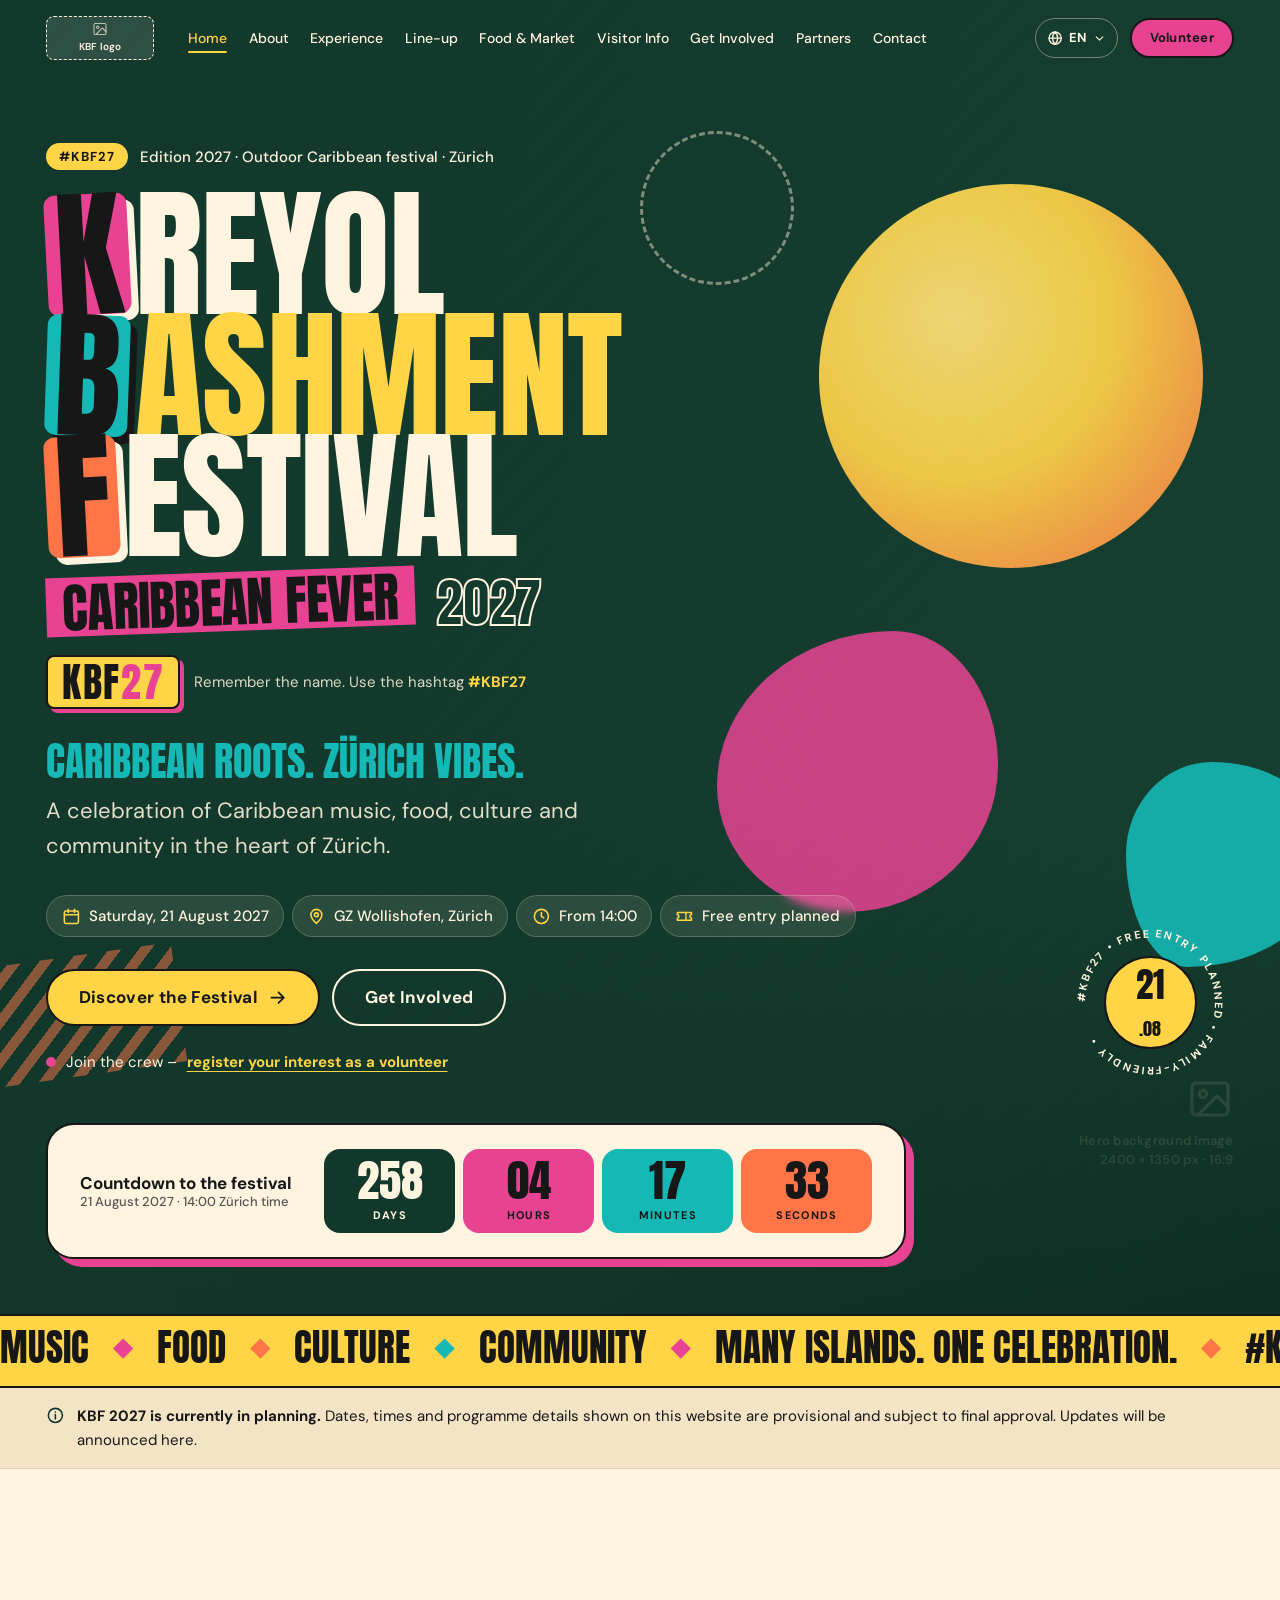
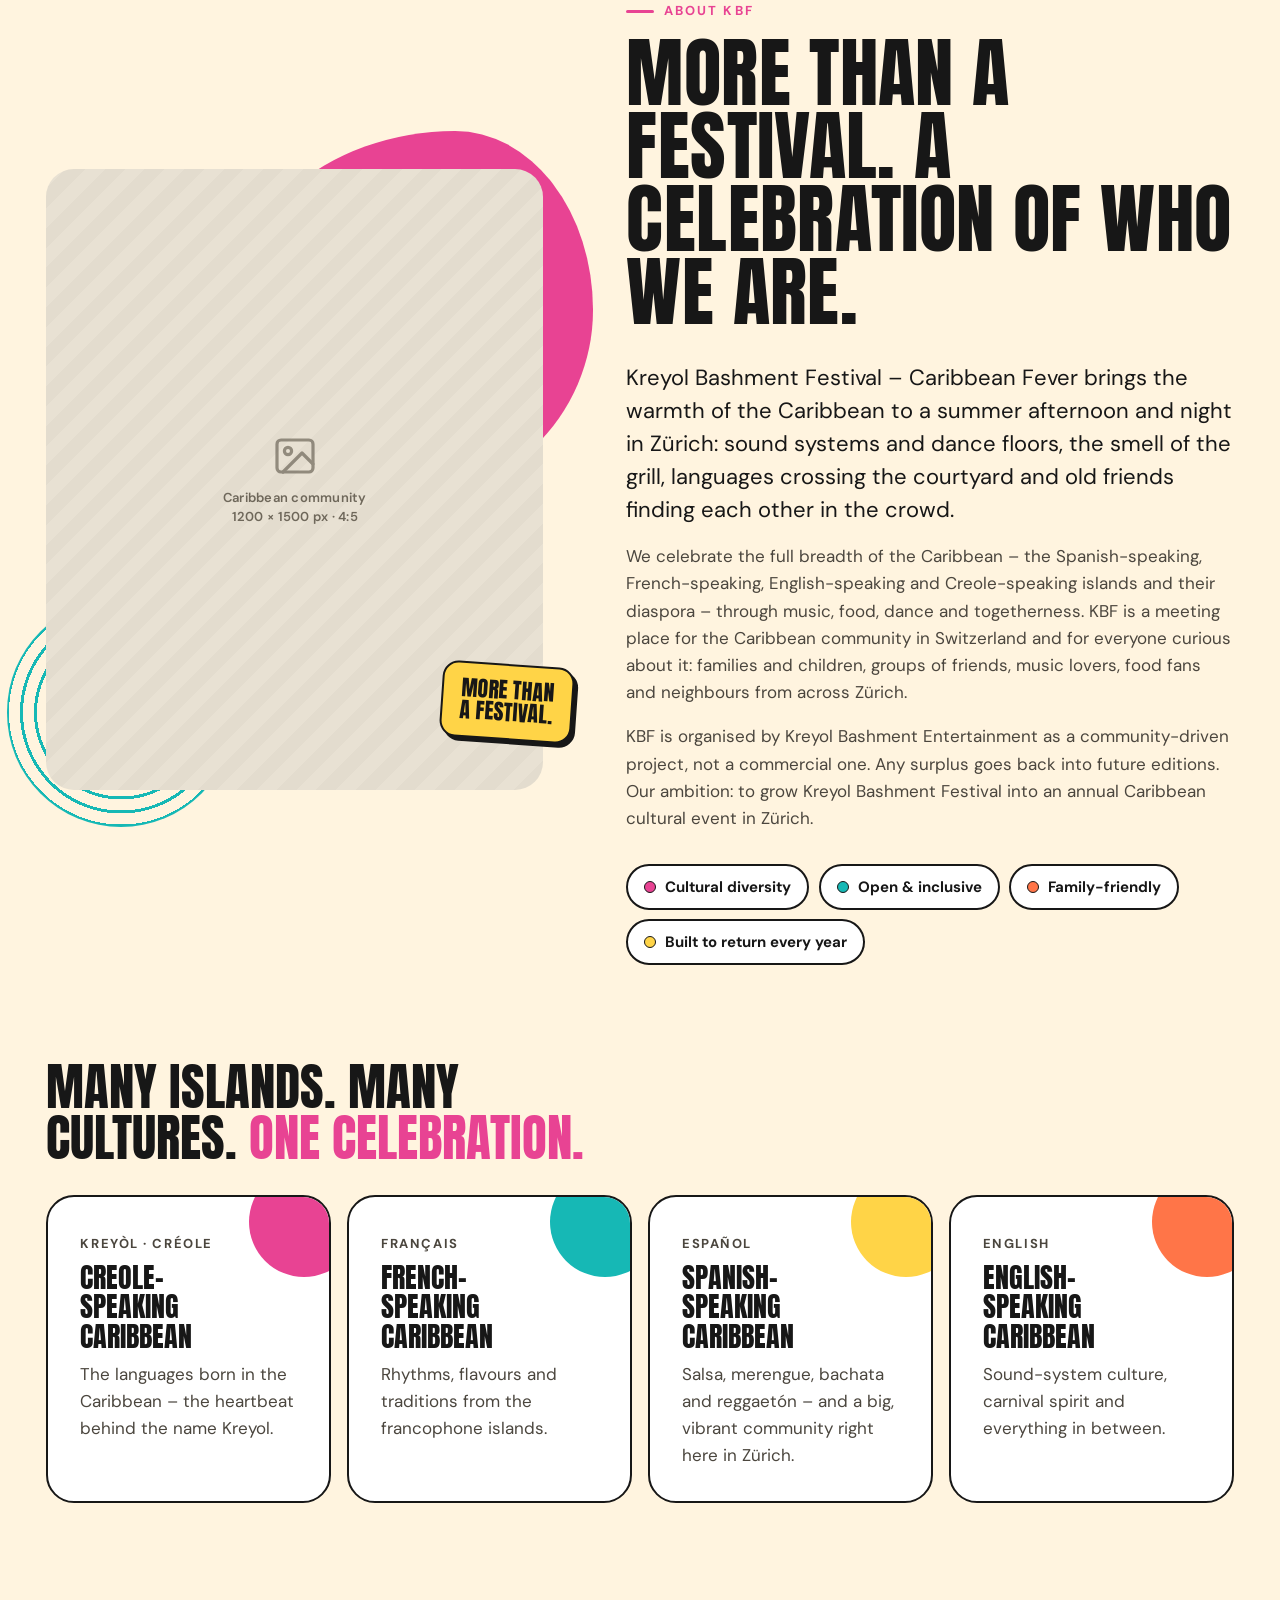
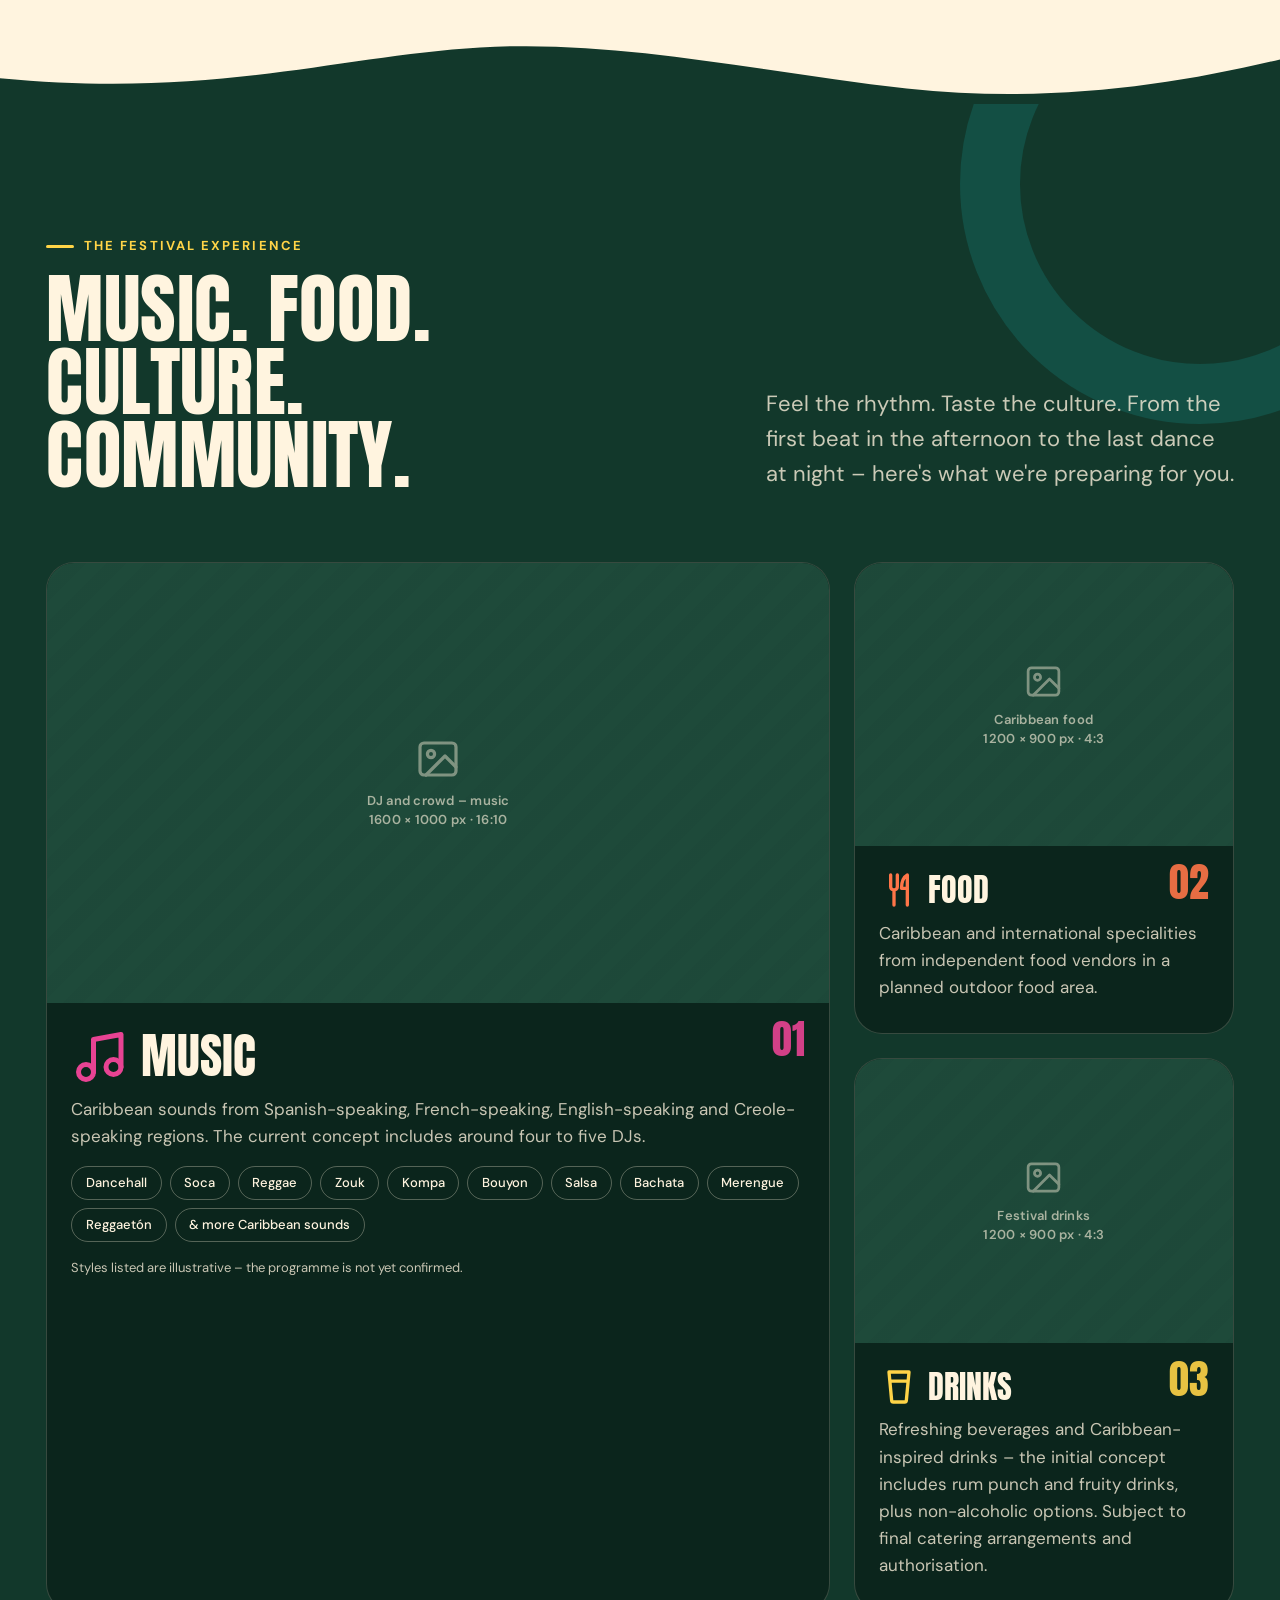
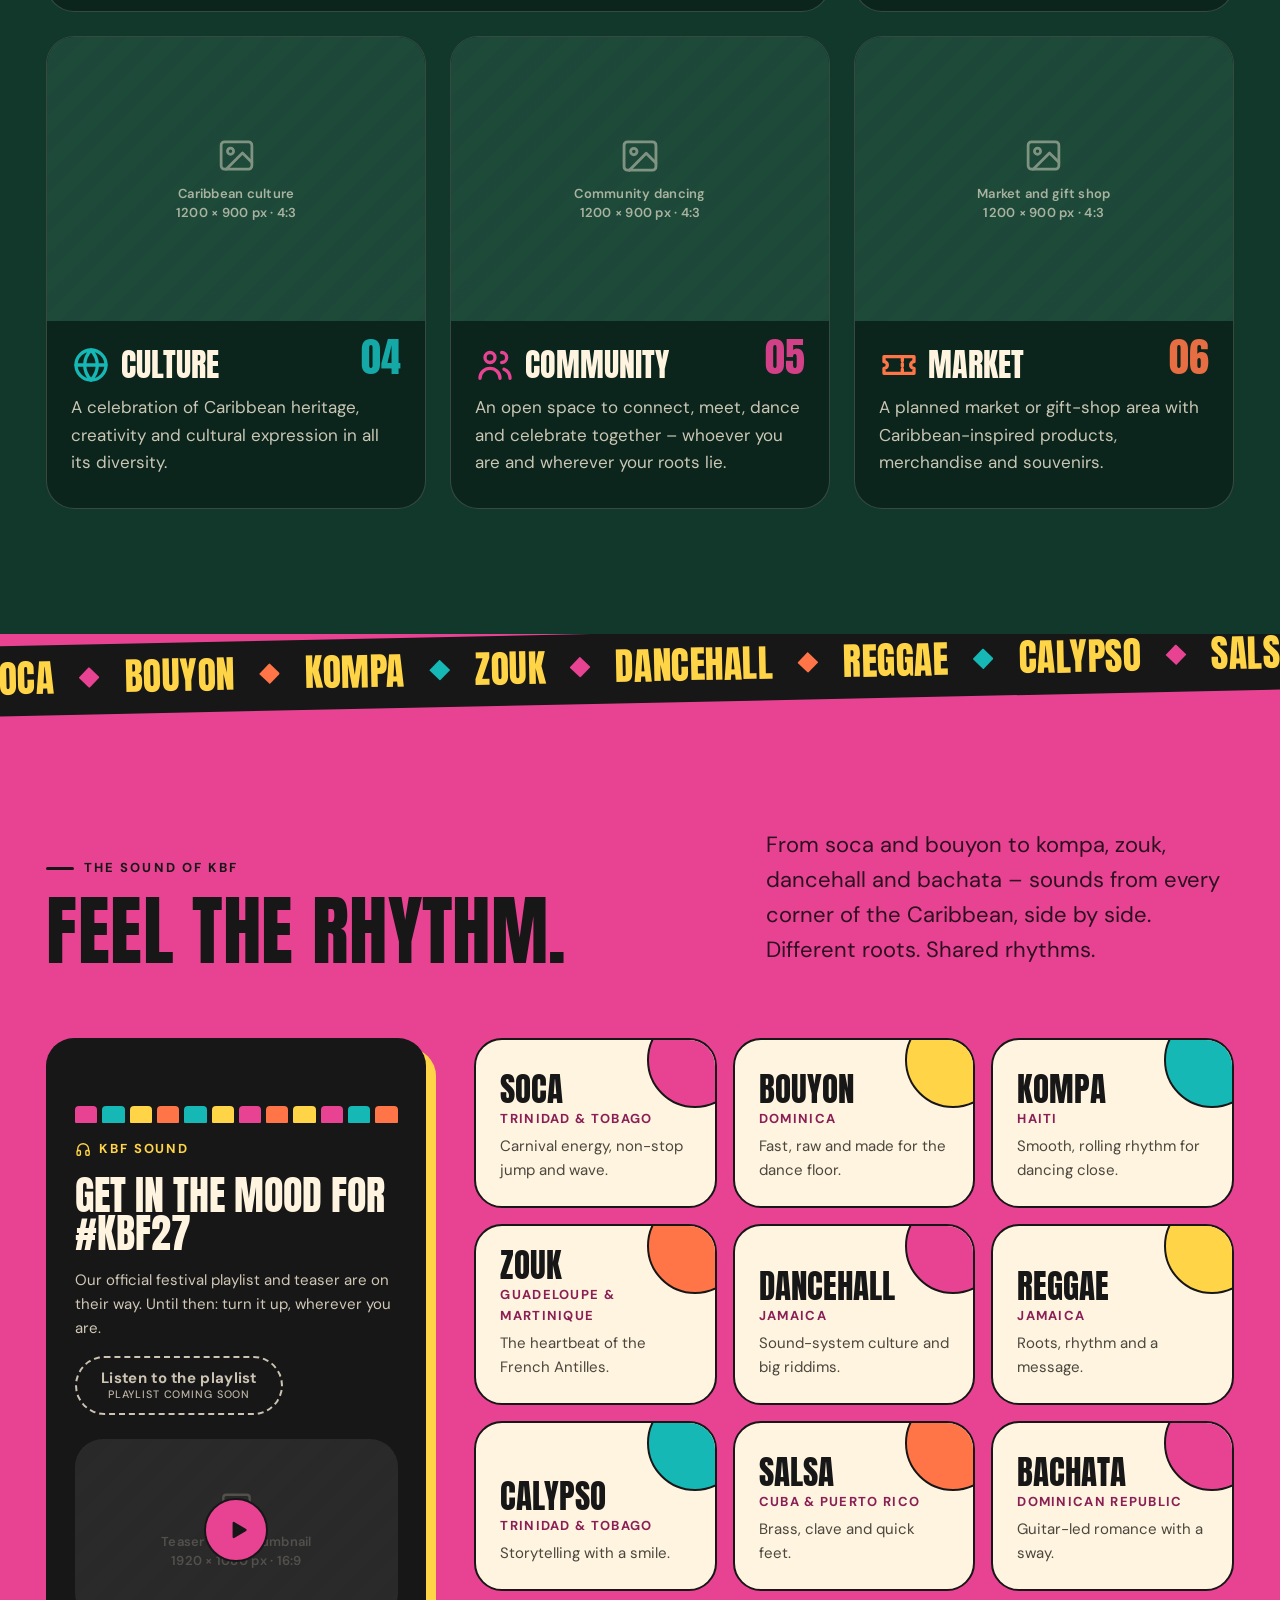
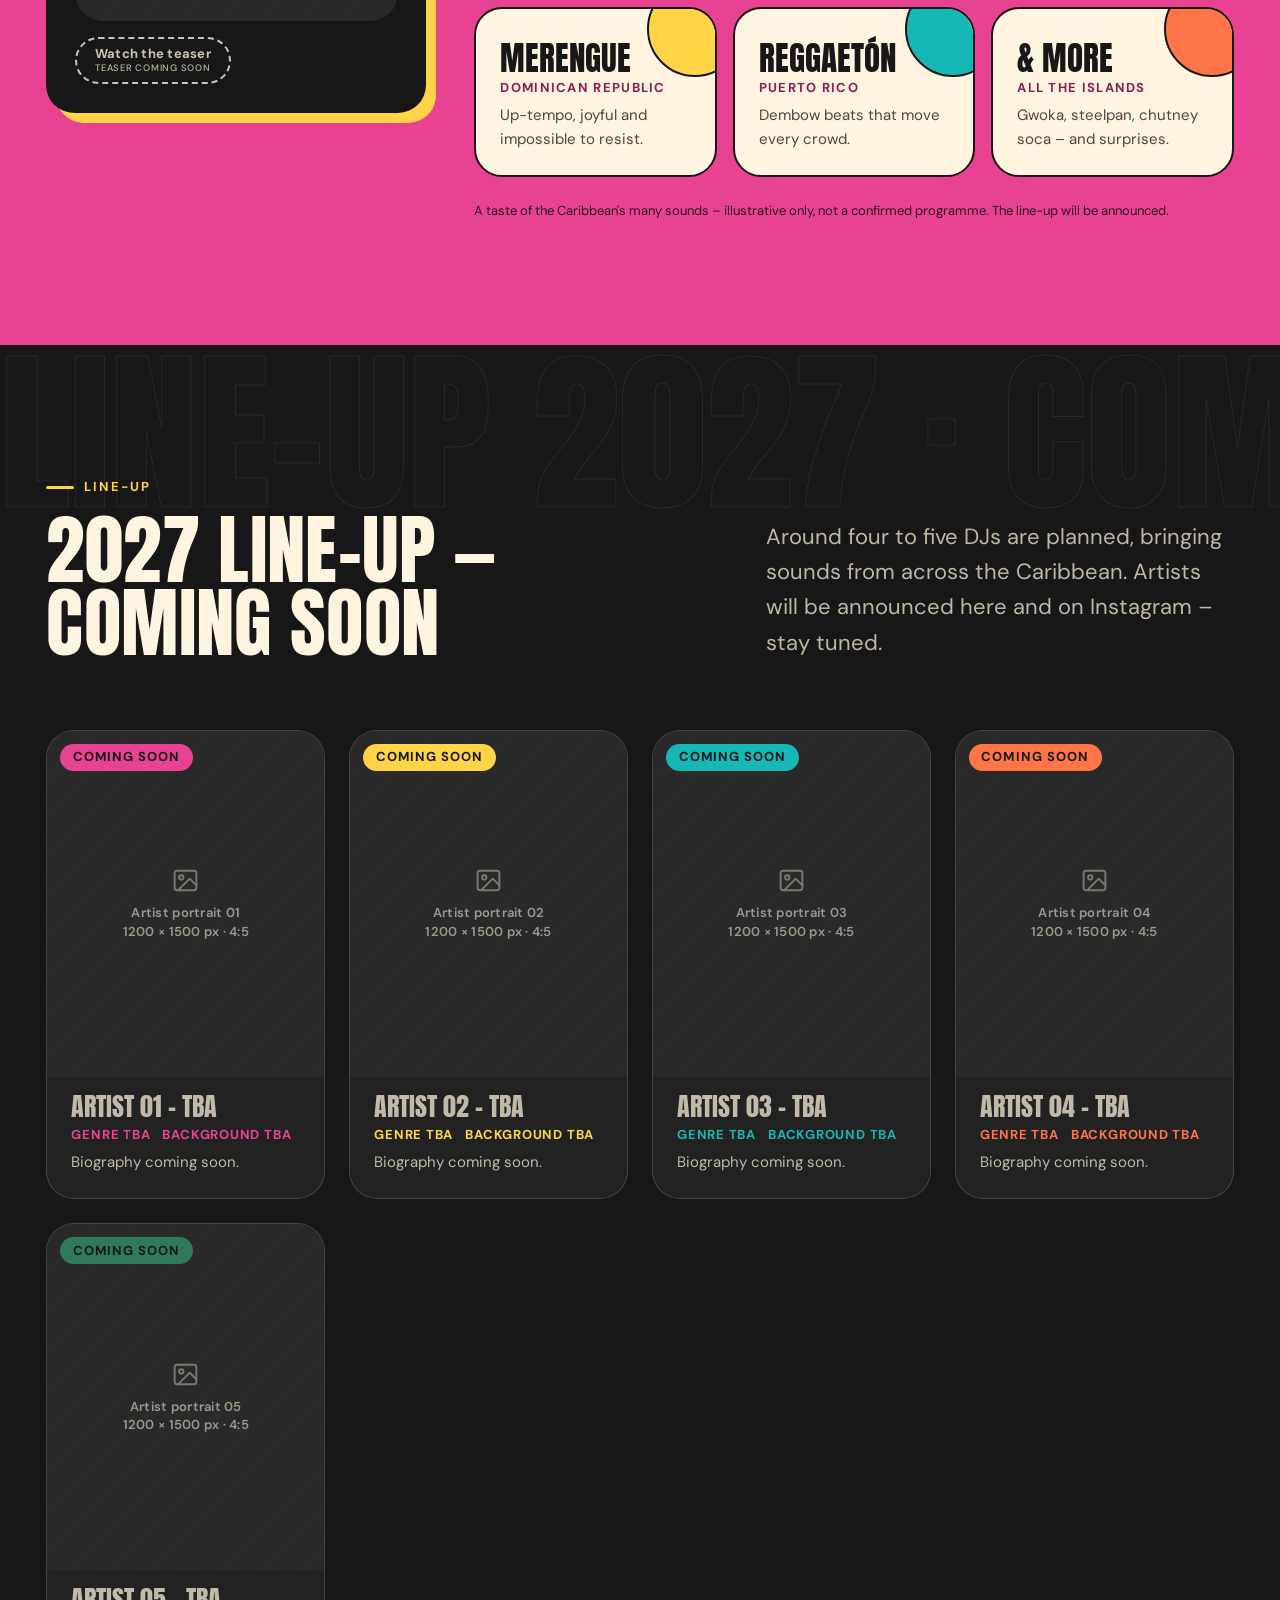
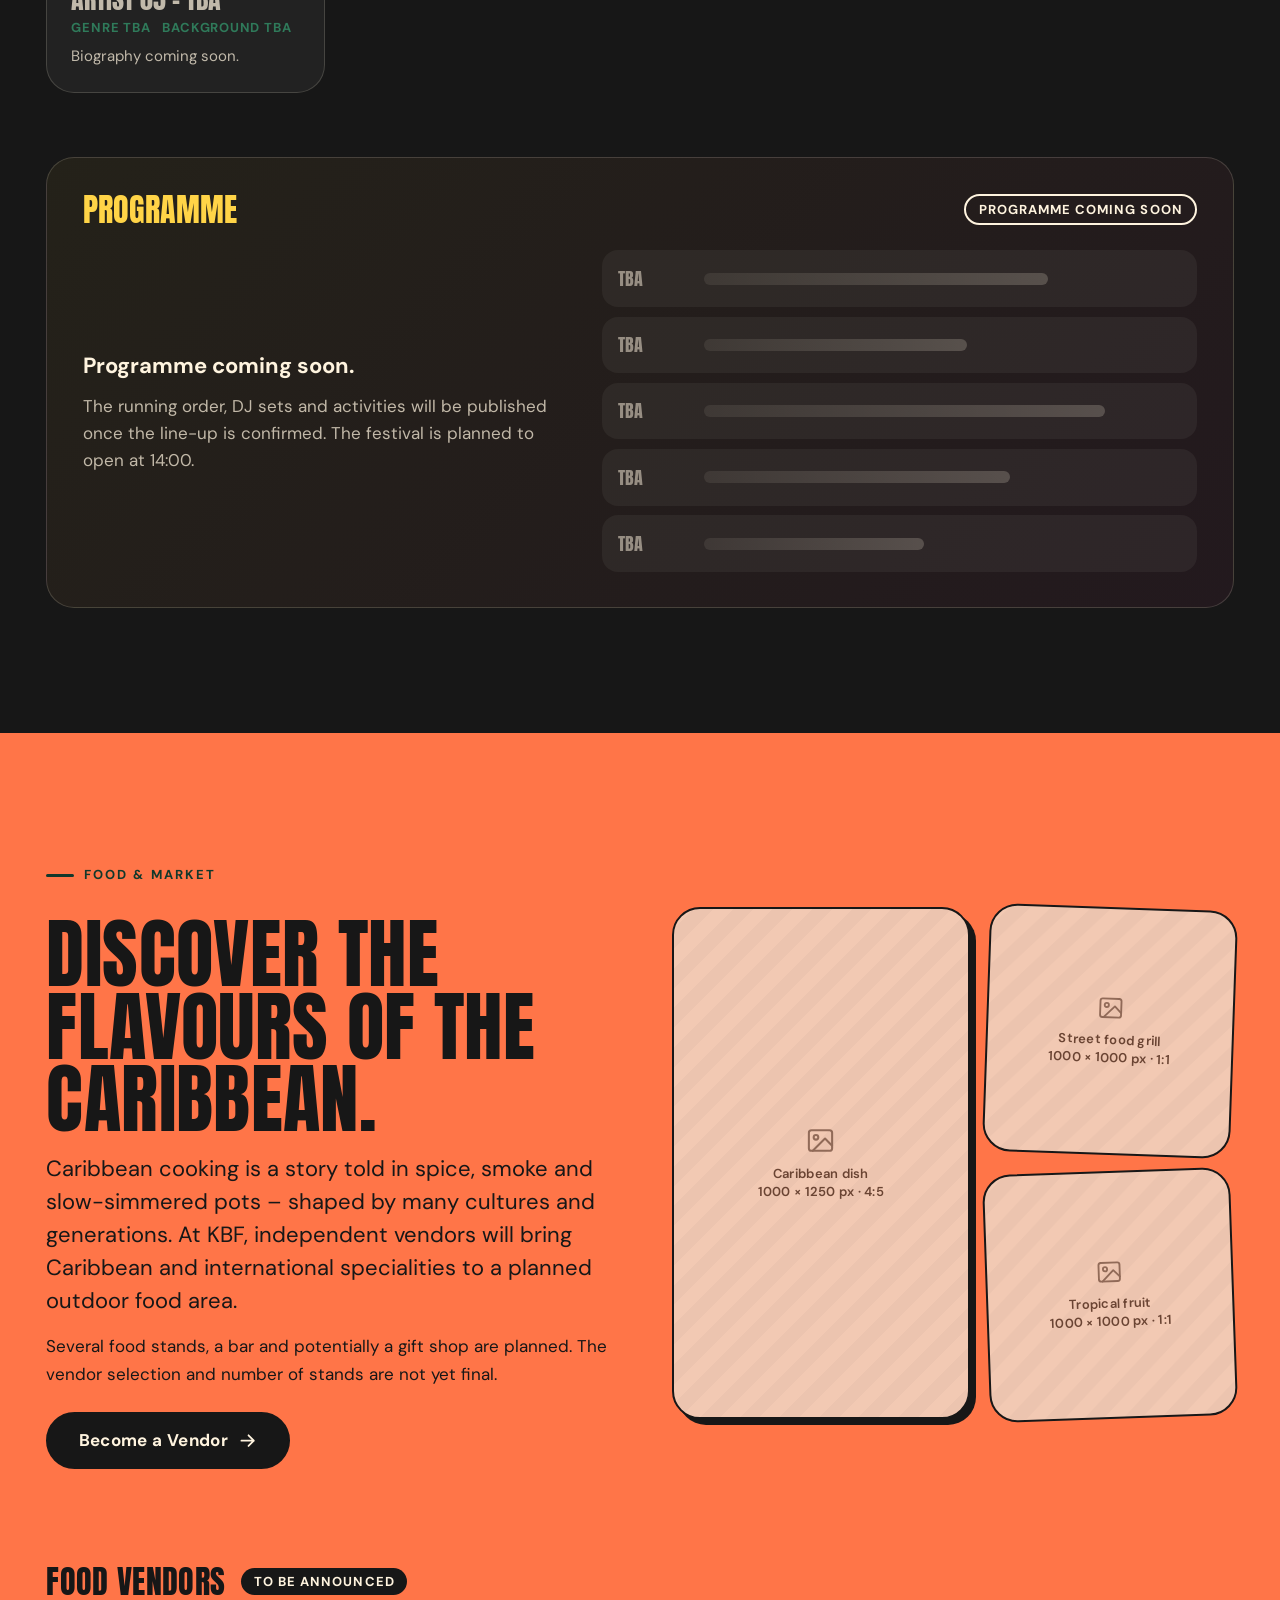
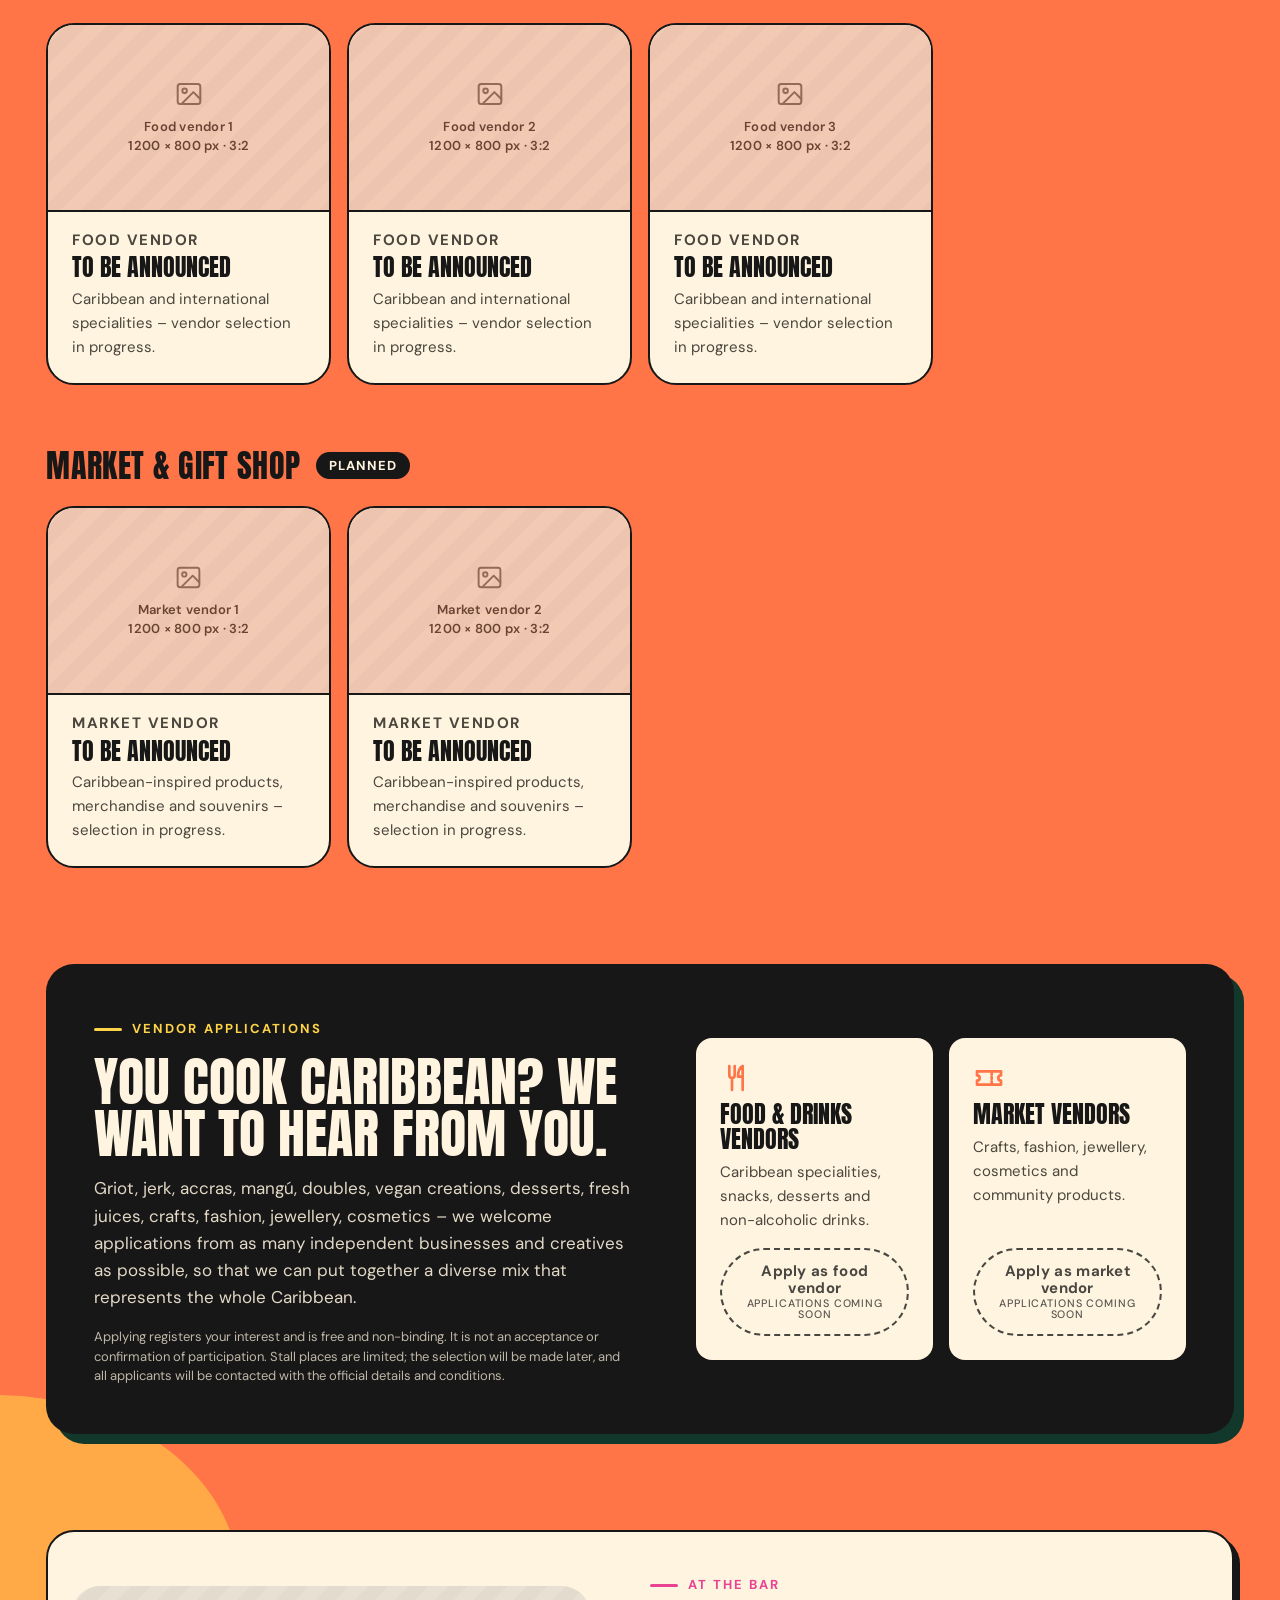
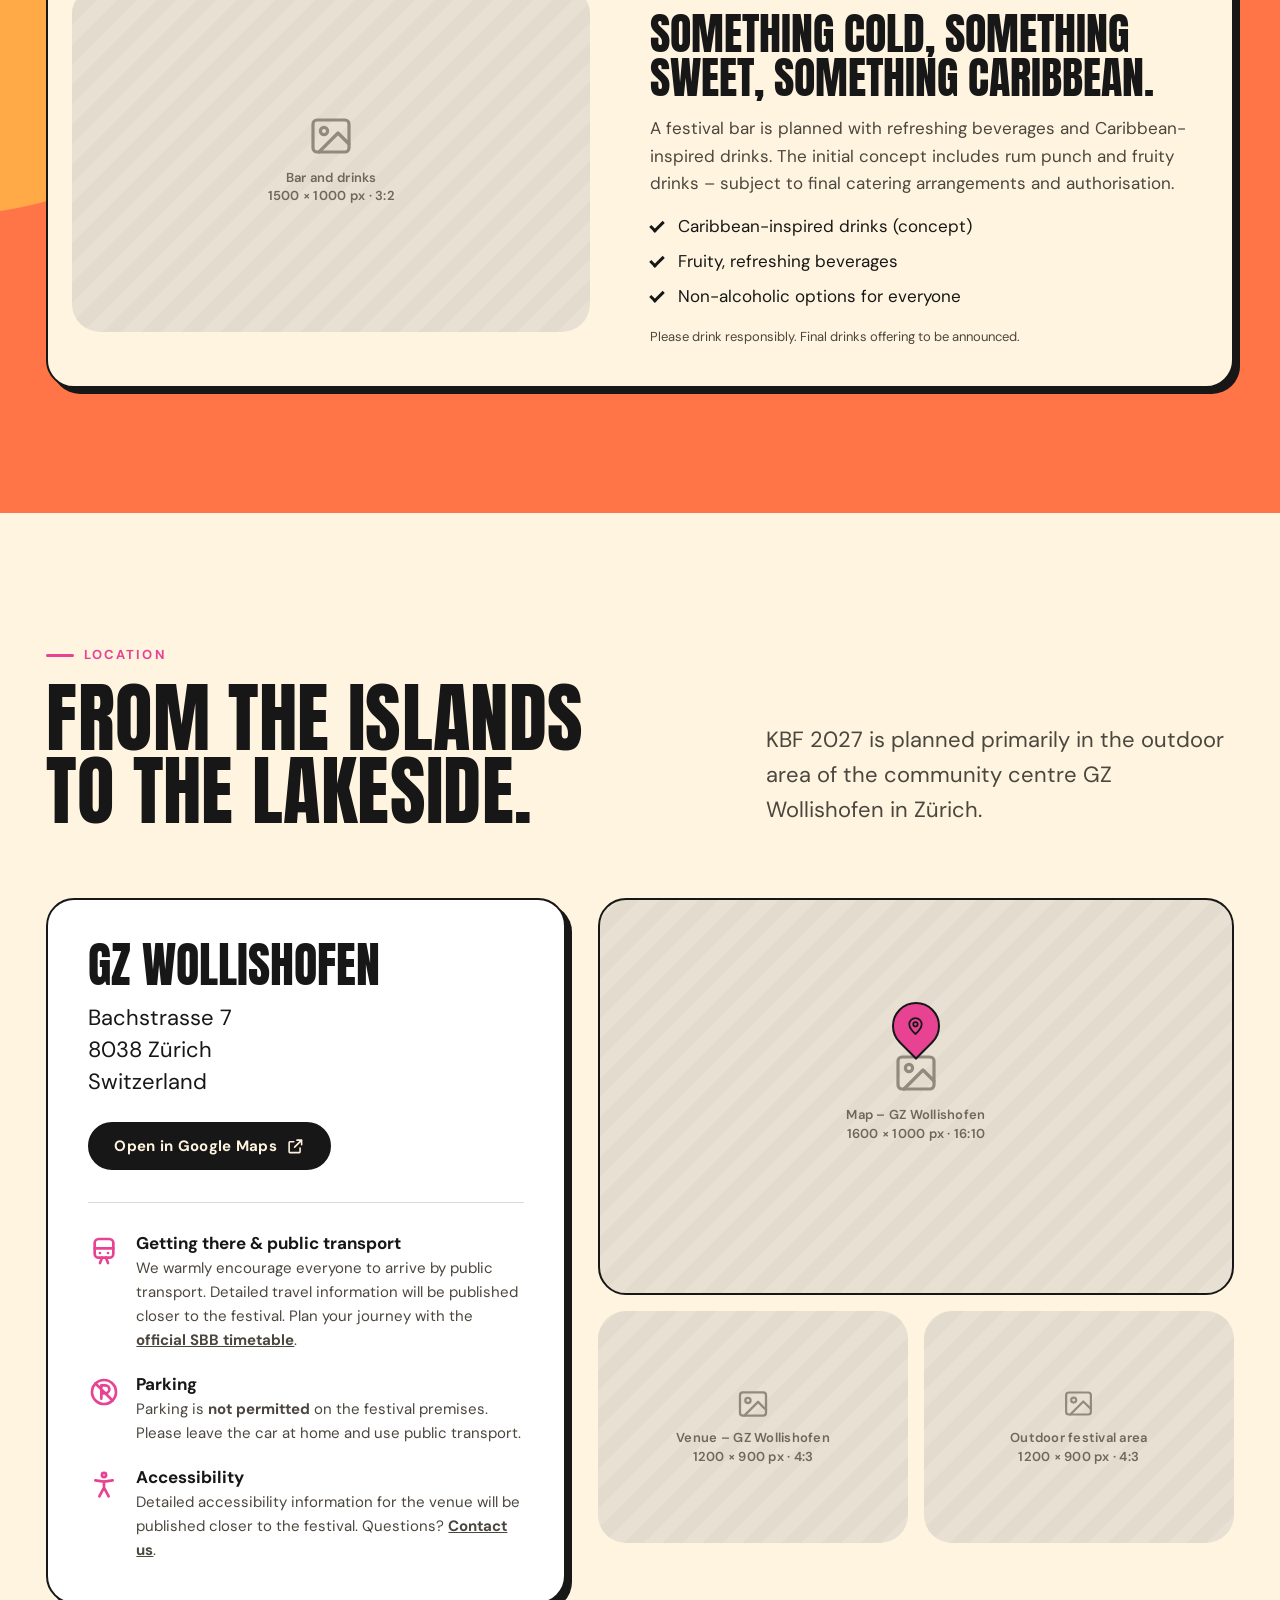
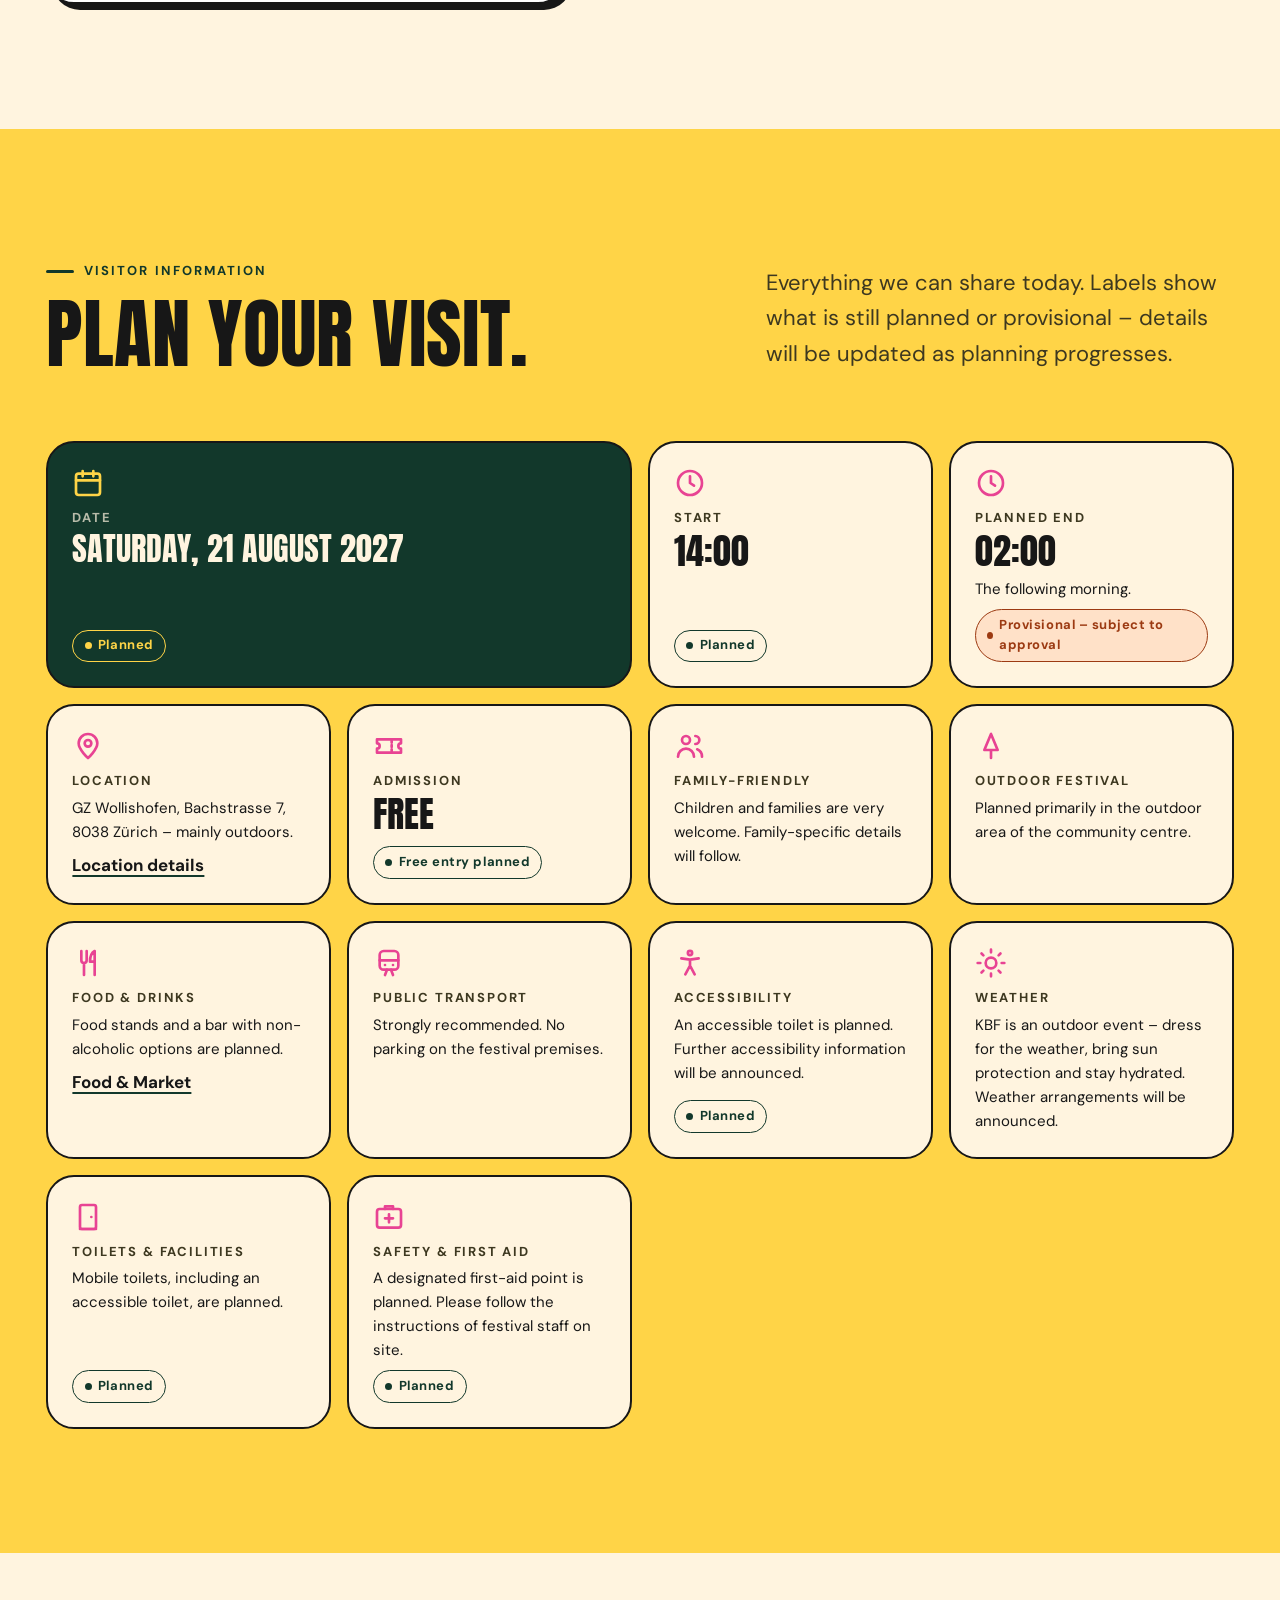
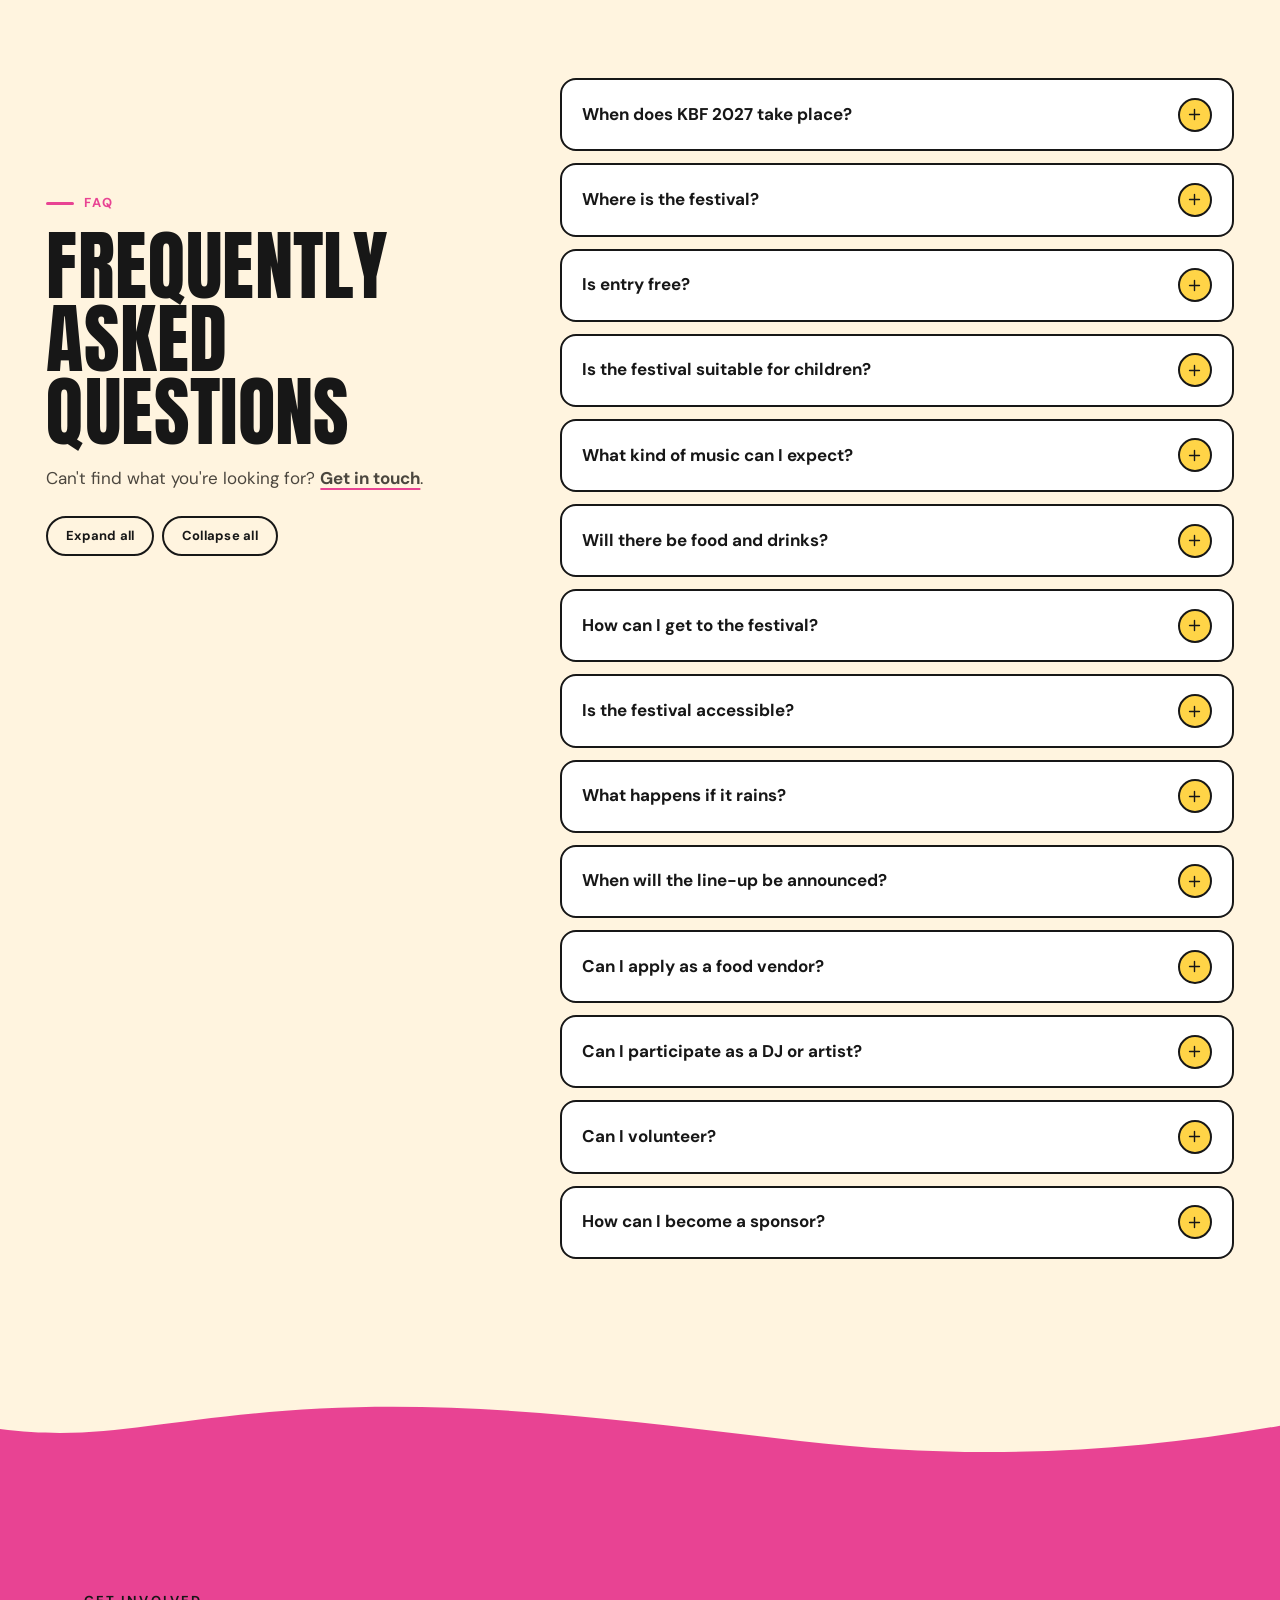
==== commit faf57700: "Add "The Sound" Caribbean genre section and Instagram/email icons - New section with soca, bouyon, k" ====
--- a/index.html
+++ b/index.html
@@ -99,6 +99,9 @@
     <symbol id="i-leaf" viewBox="0 0 24 24"><path d="M5 20c0-9.5 5.5-15 15-15 0 9.5-5.5 15-14 15M5 20l7.5-7.5"/></symbol>
     <symbol id="i-info" viewBox="0 0 24 24"><circle cx="12" cy="12" r="9"/><path d="M12 11v5.5M12 7.8h.01"/></symbol>
     <symbol id="i-tree" viewBox="0 0 24 24"><path d="M12 21v-6M7 15h10l-5-12z"/></symbol>
+    <symbol id="i-instagram" viewBox="0 0 24 24"><rect x="3" y="3" width="18" height="18" rx="5"/><circle cx="12" cy="12" r="4"/><path d="M17.5 6.5h.01"/></symbol>
+    <symbol id="i-play" viewBox="0 0 24 24"><path d="M8 5.5v13l11-6.5z"/></symbol>
+    <symbol id="i-headphones" viewBox="0 0 24 24"><path d="M4 15v-3a8 8 0 0 1 16 0v3"/><rect x="3" y="14" width="5" height="7" rx="1.5"/><rect x="16" y="14" width="5" height="7" rx="1.5"/></symbol>
   </svg>
 
   <a class="skip-link" href="#main">Skip to main content</a>
@@ -393,6 +396,48 @@
     </section>
 
     <!-- =====================================================================
+         4b. THE SOUND – Caribbean genres (rendered from KBF_CONFIG.genres)
+         ===================================================================== -->
+    <section class="section theme-pink sound" id="sound" aria-labelledby="sound-title">
+      <div class="sound__ticker" aria-hidden="true">
+        <div class="sound__ticker-track" id="sound-ticker"></div>
+      </div>
+      <div class="container">
+        <header class="section-head section-head--split">
+          <div>
+            <p class="eyebrow reveal">The sound of KBF</p>
+            <h2 class="section-title reveal" id="sound-title">Feel the rhythm.</h2>
+          </div>
+          <p class="section-intro reveal">From soca and bouyon to kompa, zouk, dancehall and bachata – sounds from every corner of the Caribbean, side by side. Different roots. Shared rhythms.</p>
+        </header>
+
+        <div class="sound__grid">
+          <aside class="sound-player reveal" aria-labelledby="player-title">
+            <div class="eq" aria-hidden="true">
+              <span></span><span></span><span></span><span></span><span></span><span></span><span></span><span></span><span></span><span></span><span></span><span></span>
+            </div>
+            <p class="sound-player__label"><svg class="icon" aria-hidden="true"><use href="#i-headphones"/></svg>KBF Sound</p>
+            <h3 class="sound-player__title" id="player-title">Get in the mood for #KBF27</h3>
+            <p>Our official festival playlist and teaser are on their way. Until then: turn it up, wherever you are.</p>
+            <a class="btn btn--primary" href="#sound" data-form="PLAYLIST_URL" data-soon-label="Playlist coming soon"><svg class="icon" aria-hidden="true"><use href="#i-headphones"/></svg>Listen to the playlist</a>
+
+            <!-- TEASER VIDEO: replace the placeholder with a video thumbnail; the button opens TEASER_VIDEO_URL -->
+            <div class="sound-player__video">
+              <div class="media media--rounded" style="--ratio: 16 / 9" data-ph="Teaser video thumbnail" data-size="1920 × 1080 px · 16:9" role="img" aria-label="Image placeholder: teaser video thumbnail"></div>
+              <span class="sound-player__play" aria-hidden="true"><svg class="icon"><use href="#i-play"/></svg></span>
+            </div>
+            <a class="btn btn--ghost btn--sm" href="#sound" data-form="TEASER_VIDEO_URL" data-soon-label="Teaser coming soon">Watch the teaser</a>
+          </aside>
+
+          <div>
+            <div class="genre-grid" id="genre-grid"></div>
+            <p class="fineprint sound__note reveal">A taste of the Caribbean's many sounds – illustrative only, not a confirmed programme. The line-up will be announced.</p>
+          </div>
+        </div>
+      </div>
+    </section>
+
+    <!-- =====================================================================
          5. LINE-UP
          ===================================================================== -->
     <section class="section theme-ink lineup" id="lineup" aria-labelledby="lineup-title">
@@ -885,14 +930,20 @@
 
           <div class="socials reveal">
             <div class="social">
-              <span class="social__icon" aria-hidden="true">IG</span>
+              <span class="social__icon" aria-hidden="true"><svg class="icon"><use href="#i-instagram"/></svg></span>
               <div>
                 <p class="social__name">Instagram</p>
                 <a class="social__handle" href="#stay-connected" data-link="INSTAGRAM_URL" data-soon="@kreyol_bashment">@kreyol_bashment</a>
                 <p class="social__note" data-link-note="INSTAGRAM_URL">Profile link coming soon</p>
               </div>
             </div>
-            <div class="social social--ph" aria-hidden="true"><span class="social__icon">+</span><p class="social__note">More channels to be announced</p></div>
+            <div class="social" data-mail-block>
+              <span class="social__icon" aria-hidden="true"><svg class="icon"><use href="#i-mail"/></svg></span>
+              <div>
+                <p class="social__name">Email</p>
+                <a class="social__handle" href="#contact" data-mail>Write to us</a>
+              </div>
+            </div>
           </div>
         </div>
 
@@ -933,6 +984,7 @@
             <div><dt>Project</dt><dd>Kreyol Bashment Festival – Caribbean Fever</dd></div>
             <div><dt>Location</dt><dd>Zürich, Switzerland</dd></div>
           </dl>
+          <ul class="icon-links icon-links--lg reveal" id="contact-icons" aria-label="Contact channels"></ul>
         </div>
 
         <div class="contact__form-wrap reveal">
@@ -1007,6 +1059,7 @@
         <ul class="site-footer__links">
           <li><a href="#about">About</a></li>
           <li><a href="#experience">Experience</a></li>
+          <li><a href="#sound">The Sound</a></li>
           <li><a href="#lineup">Line-up</a></li>
           <li><a href="#food">Food &amp; Market</a></li>
           <li><a href="#visitor-info">Visitor Info</a></li>
@@ -1031,9 +1084,11 @@
           <li>Zürich, Switzerland</li>
         </ul>
         <h2 class="site-footer__heading">Social</h2>
-        <ul class="site-footer__links">
-          <li>Instagram: <a href="#stay-connected" data-link="INSTAGRAM_URL" data-soon="@kreyol_bashment">@kreyol_bashment</a> <small data-link-note="INSTAGRAM_URL">(link coming soon)</small></li>
+        <ul class="icon-links">
+          <li><a class="icon-link" href="#stay-connected" data-link="INSTAGRAM_URL" aria-label="Instagram @kreyol_bashment"><svg class="icon" aria-hidden="true"><use href="#i-instagram"/></svg></a></li>
+          <li data-mail-block><a class="icon-link" href="#contact" data-mail aria-label="Email Kreyol Bashment"><svg class="icon" aria-hidden="true"><use href="#i-mail"/></svg></a></li>
         </ul>
+        <p class="site-footer__handle">@kreyol_bashment · <span class="hashtag">#KBF27</span></p>
       </div>
     </div>
 
--- a/assets/css/main.css
+++ b/assets/css/main.css
@@ -1250,3 +1250,100 @@
   .section, .hero { background: #fff !important; color: #000 !important; min-height: 0; }
 }
 .site-footer--simple { padding-top: 0; } .site-footer--simple .site-footer__bottom { margin-top: 0; border-top: 0; }
+
+/* -------------------------------------------------------------------------
+   THE SOUND (genres, player, equalizer)
+   ------------------------------------------------------------------------- */
+.sound { padding-top: 0; }
+.sound__ticker {
+  background: var(--c-ink); color: var(--c-yellow);
+  overflow: hidden; white-space: nowrap; padding-block: .85rem;
+  margin-bottom: var(--section-y);
+  transform: rotate(-1.2deg) scale(1.03);
+}
+.sound__ticker-track {
+  display: inline-flex; align-items: center; gap: 1.5rem;
+  animation: marquee 26s linear infinite;
+  font-family: var(--f-display); text-transform: uppercase; font-size: clamp(1.5rem, 1.1rem + 1.5vw, 2.5rem); line-height: 1;
+}
+.sound__grid { display: grid; gap: var(--space-6); align-items: start; }
+@media (min-width: 1000px) { .sound__grid { grid-template-columns: 380px 1fr; gap: var(--space-7); } .sound-player { position: sticky; top: calc(var(--header-h) + 1.5rem); } }
+
+.sound-player {
+  display: grid; gap: var(--space-4); justify-items: start;
+  padding: clamp(1.25rem, 1rem + 1vw, 2rem);
+  background: var(--c-ink); color: var(--c-cream);
+  border-radius: var(--r-lg); box-shadow: 10px 10px 0 var(--c-yellow);
+  --ph-bg: #2A2A2A; --ph-fg: rgba(255,244,223,.55); --focus: var(--c-yellow);
+}
+.sound-player > p:not(.sound-player__label) { color: rgba(255,244,223,.8); font-size: var(--fs-sm); }
+.sound-player__label { display: inline-flex; align-items: center; gap: .5rem; font-size: var(--fs-xs); font-weight: 700; letter-spacing: .14em; text-transform: uppercase; color: var(--c-yellow); }
+.sound-player__title { font-family: var(--f-display); font-weight: 400; text-transform: uppercase; font-size: clamp(1.75rem, 1.3rem + 1.5vw, 2.5rem); line-height: .95; }
+.sound-player .btn.is-soon { color: var(--c-cream); }
+.sound-player__video { position: relative; width: 100%; margin-top: var(--space-2); }
+.sound-player__play {
+  position: absolute; left: 50%; top: 50%; translate: -50% -50%; z-index: 2;
+  width: 64px; height: 64px; border-radius: 50%; display: grid; place-items: center;
+  background: var(--c-pink); color: var(--c-ink); border: 2px solid var(--c-ink);
+  box-shadow: 0 0 0 0 rgba(232,67,147,.7); animation: pulse 2.2s infinite;
+}
+.sound-player__play .icon { fill: currentColor; width: 26px; height: 26px; margin-left: 3px; }
+.sound-player__video .media[data-ph]::before, .sound-player__video .media[data-ph]::after { opacity: .35; }
+
+.eq { display: flex; align-items: flex-end; gap: 5px; height: 56px; width: 100%; }
+.eq span {
+  flex: 1; border-radius: 4px 4px 1px 1px; background: var(--c-yellow); height: 30%;
+  animation: eq 1.1s ease-in-out infinite alternate; transform-origin: bottom;
+}
+.eq span:nth-child(3n+1) { background: var(--c-pink); }
+.eq span:nth-child(3n+2) { background: var(--c-teal); }
+.eq span:nth-child(4n) { background: var(--c-orange); }
+.eq span:nth-child(1) { animation-delay: -.2s; } .eq span:nth-child(2) { animation-delay: -.6s; }
+.eq span:nth-child(3) { animation-delay: -.9s; } .eq span:nth-child(4) { animation-delay: -.3s; }
+.eq span:nth-child(5) { animation-delay: -.75s; } .eq span:nth-child(6) { animation-delay: -.1s; }
+.eq span:nth-child(7) { animation-delay: -.5s; } .eq span:nth-child(8) { animation-delay: -.95s; }
+.eq span:nth-child(9) { animation-delay: -.4s; } .eq span:nth-child(10) { animation-delay: -.65s; }
+.eq span:nth-child(11) { animation-delay: -.15s; } .eq span:nth-child(12) { animation-delay: -.85s; }
+@keyframes eq { 0% { height: 15%; } 50% { height: 70%; } 100% { height: 100%; } }
+
+.genre-grid { display: grid; gap: var(--space-4); grid-template-columns: repeat(auto-fill, minmax(min(100%, 190px), 1fr)); }
+.genre {
+  position: relative; overflow: hidden;
+  padding: var(--space-5); min-height: 170px;
+  display: flex; flex-direction: column; justify-content: flex-end; gap: .25rem;
+  background: var(--c-cream); border: var(--border); border-radius: var(--r-lg);
+  transition: transform var(--t-med) var(--ease), box-shadow var(--t-med) var(--ease), background var(--t-med);
+}
+.genre::before {
+  content: ""; position: absolute; right: -28px; top: -28px; width: 96px; aspect-ratio: 1; border-radius: 50%;
+  background: var(--accent); border: 2px solid var(--c-ink);
+  transition: transform var(--t-slow) var(--ease);
+}
+.genre:hover { transform: rotate(var(--tilt)) translateY(-4px); box-shadow: var(--shadow-hard); background: var(--c-white); }
+.genre:hover::before { transform: scale(1.5); }
+.genre__name { font-family: var(--f-display); font-weight: 400; text-transform: uppercase; font-size: clamp(1.6rem, 1.25rem + 1vw, 2.2rem); line-height: .95; position: relative; overflow-wrap: normal; word-break: keep-all; }
+.genre__origin { font-size: var(--fs-xs); font-weight: 700; letter-spacing: .1em; text-transform: uppercase; color: #8a1f55; position: relative; }
+.genre__vibe { font-size: var(--fs-sm); color: #4b463e; position: relative; }
+.sound__note { margin-top: var(--space-5); }
+
+/* Icon links (Instagram, email, phone) */
+.icon-links { display: flex; flex-wrap: wrap; gap: .6rem; }
+.icon-link {
+  width: 48px; height: 48px; border-radius: 50%; display: grid; place-items: center;
+  background: var(--c-yellow); color: var(--c-ink); border: 2px solid var(--c-ink);
+  transition: transform var(--t-fast) var(--ease), box-shadow var(--t-fast) var(--ease), background var(--t-fast);
+}
+.icon-link:hover { transform: translate(-2px, -2px); box-shadow: 3px 3px 0 var(--c-pink); background: var(--c-cream); }
+.icon-link .icon { width: 22px; height: 22px; }
+.icon-links--lg { margin-top: var(--space-5); }
+.icon-links--lg .icon-link { width: 56px; height: 56px; }
+.icon-links--lg li:nth-child(2) .icon-link { background: var(--c-teal); }
+.icon-links--lg li:nth-child(3) .icon-link { background: var(--c-pink); }
+.site-footer .icon-link { box-shadow: none; }
+.site-footer__handle { margin-top: var(--space-3); font-size: var(--fs-sm); color: rgba(255,244,223,.8); }
+.site-footer__handle .hashtag { color: var(--c-yellow); }
+.social__icon .icon { width: 24px; height: 24px; }
+.social__icon:has(.icon) { border-style: solid; background: var(--c-yellow); color: var(--c-ink); border-color: var(--c-ink); }
+.social:nth-child(2) .social__icon:has(.icon) { background: var(--c-pink); }
+a.social__handle[href^="mailto"] { text-decoration: underline; text-underline-offset: 3px; }
+@media (prefers-reduced-motion: reduce) { .eq span { animation: none; height: 60%; } .sound__ticker-track { animation: none; } }
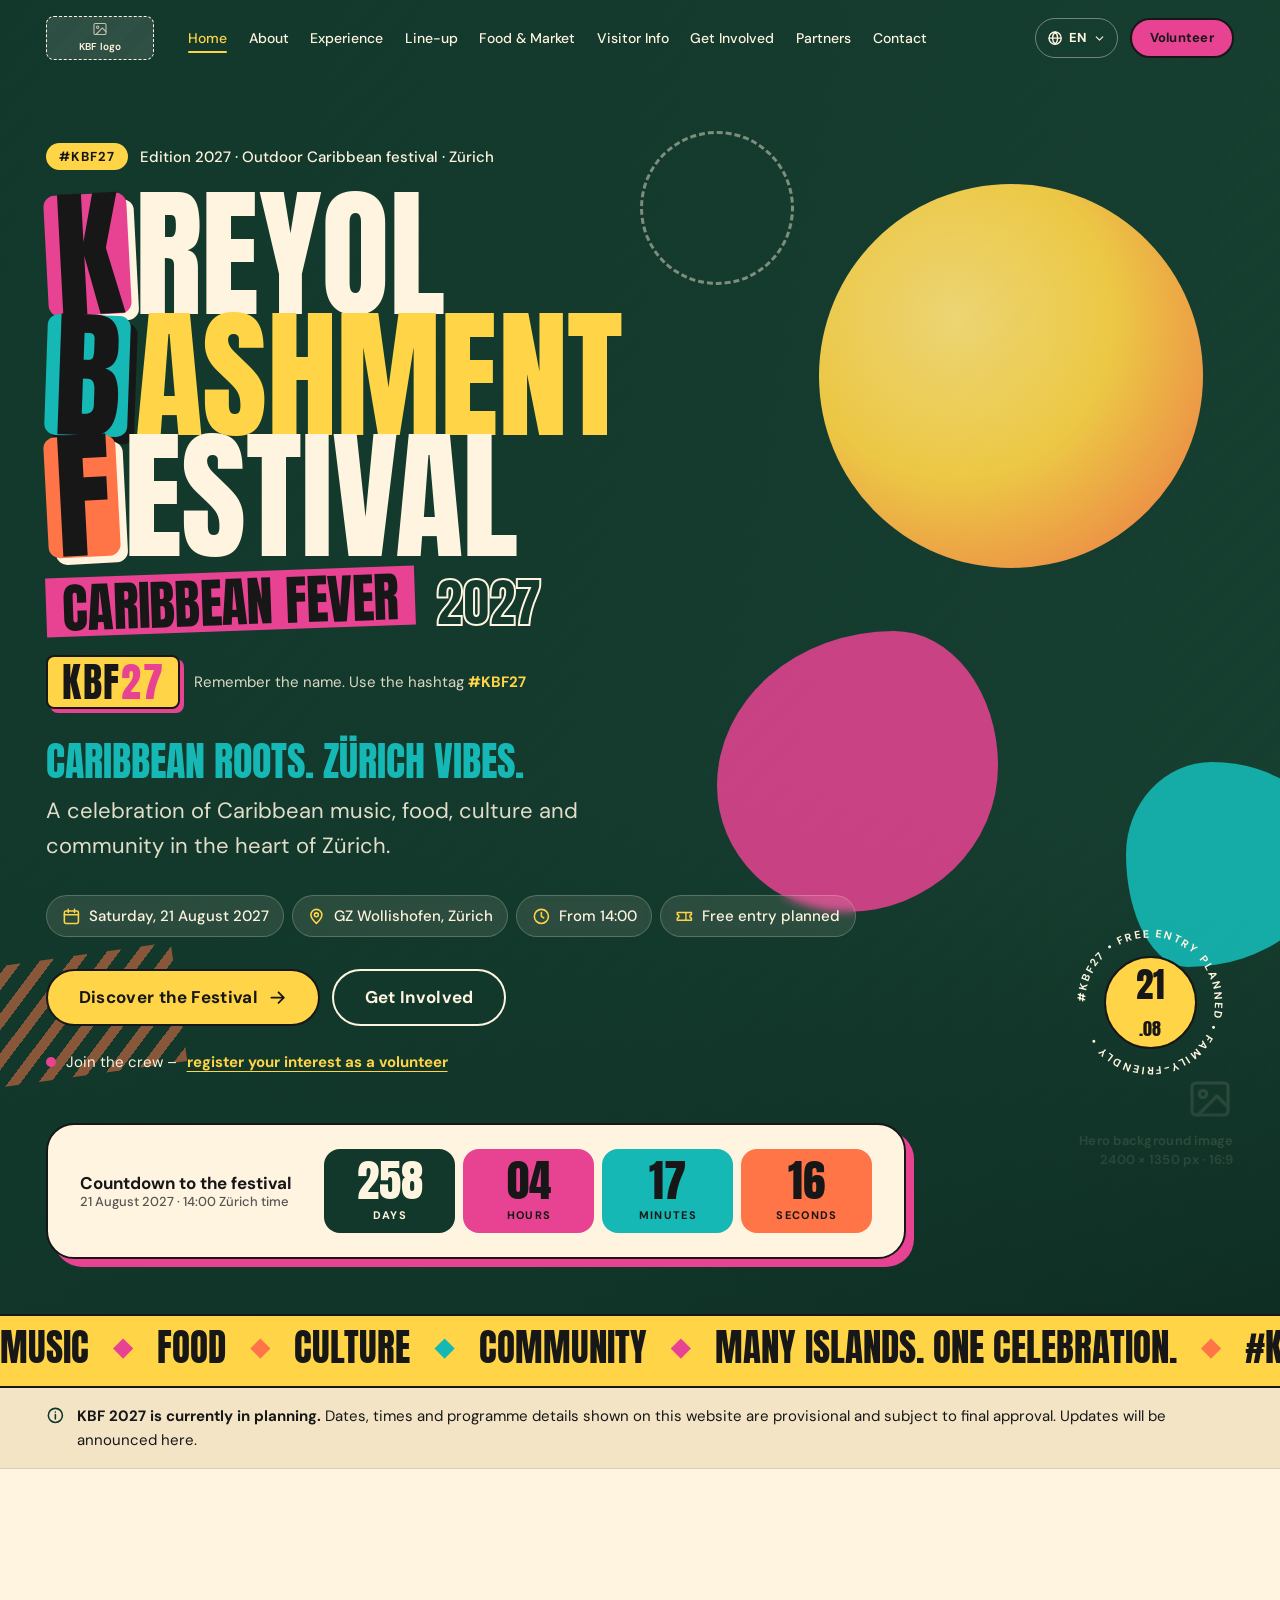
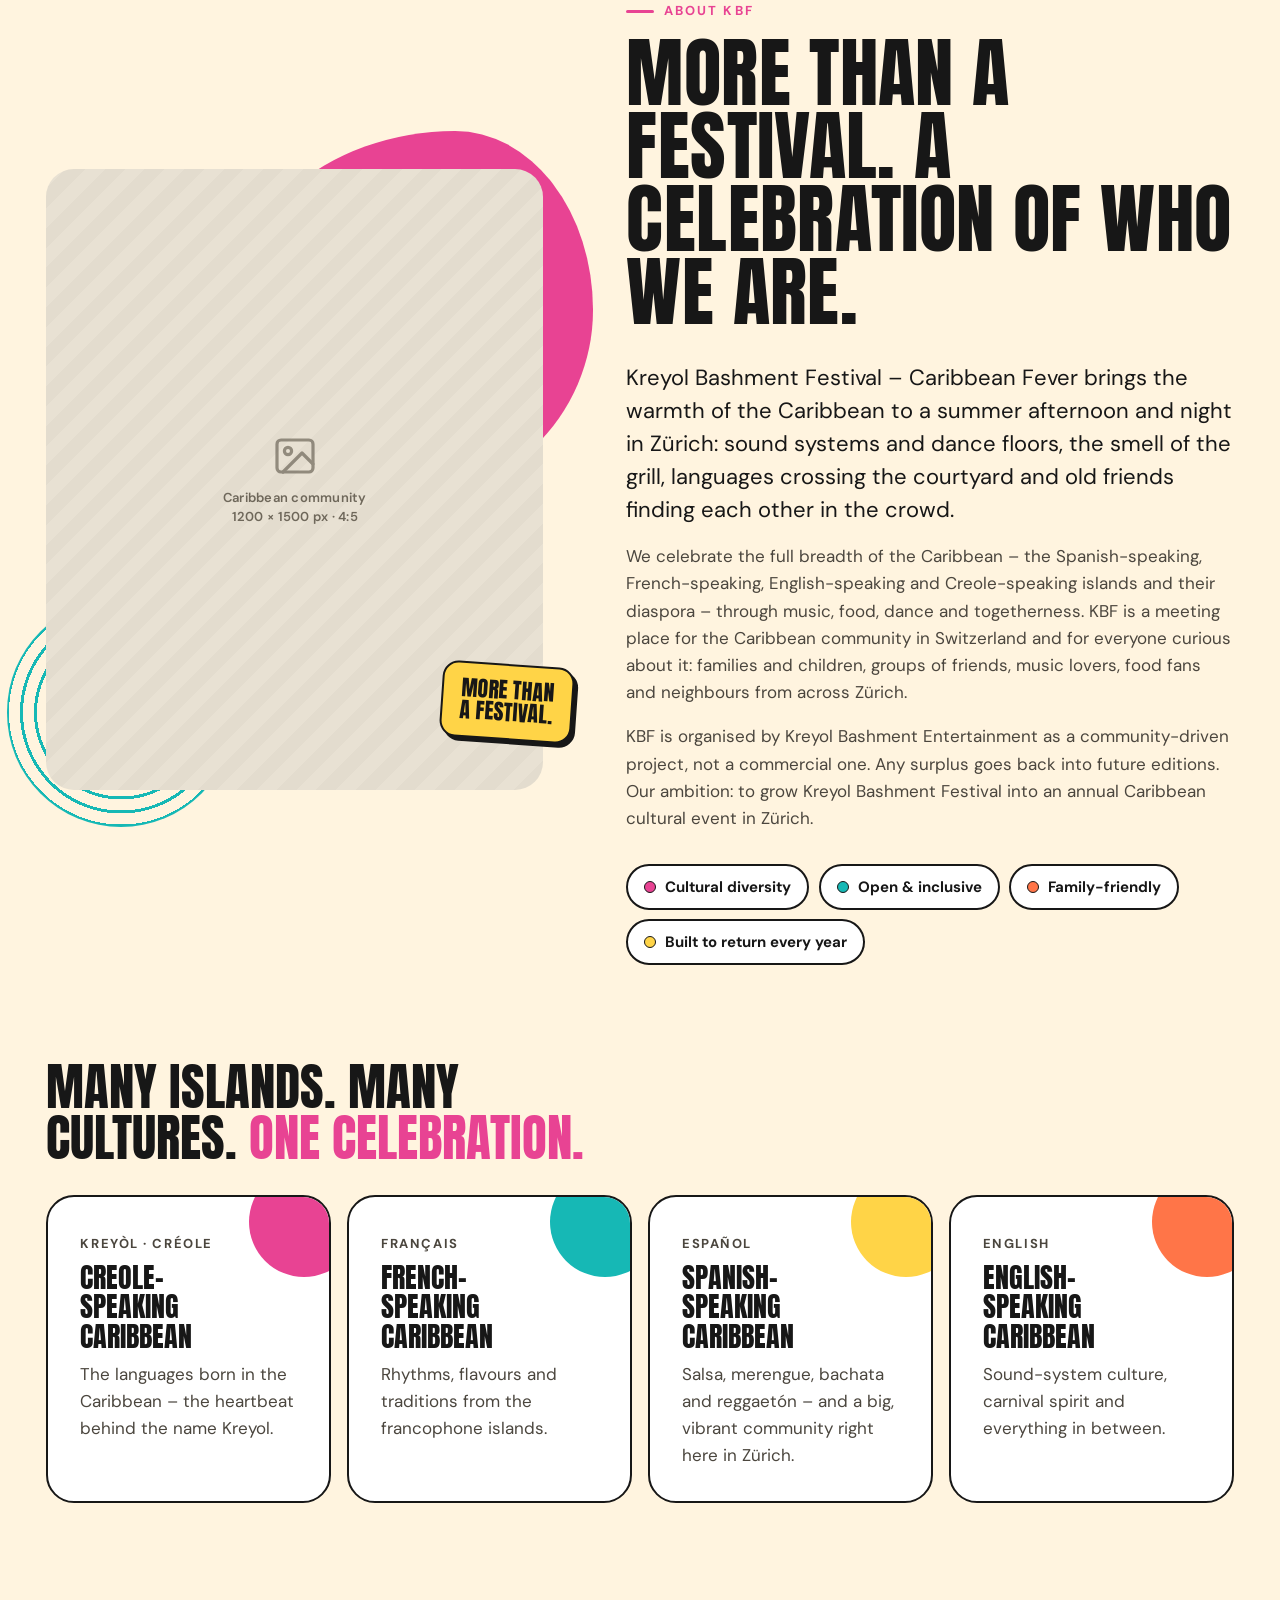
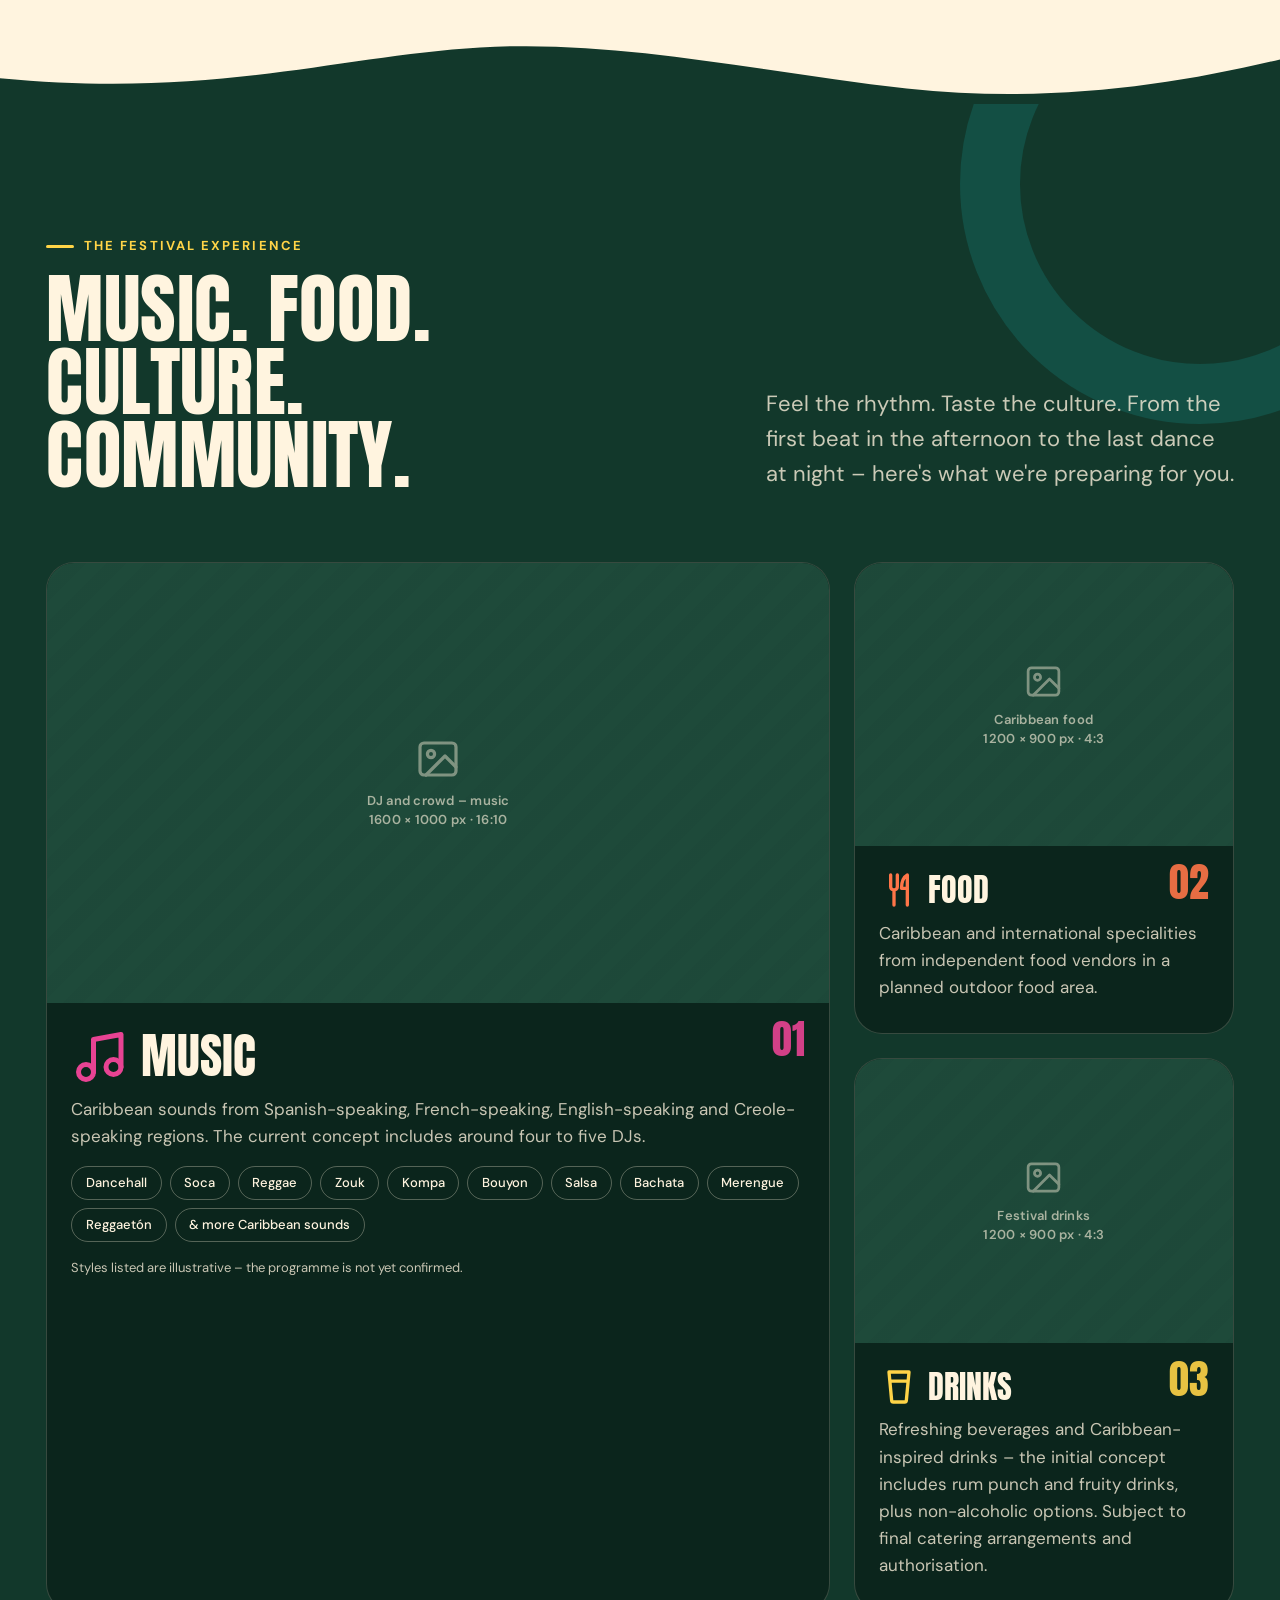
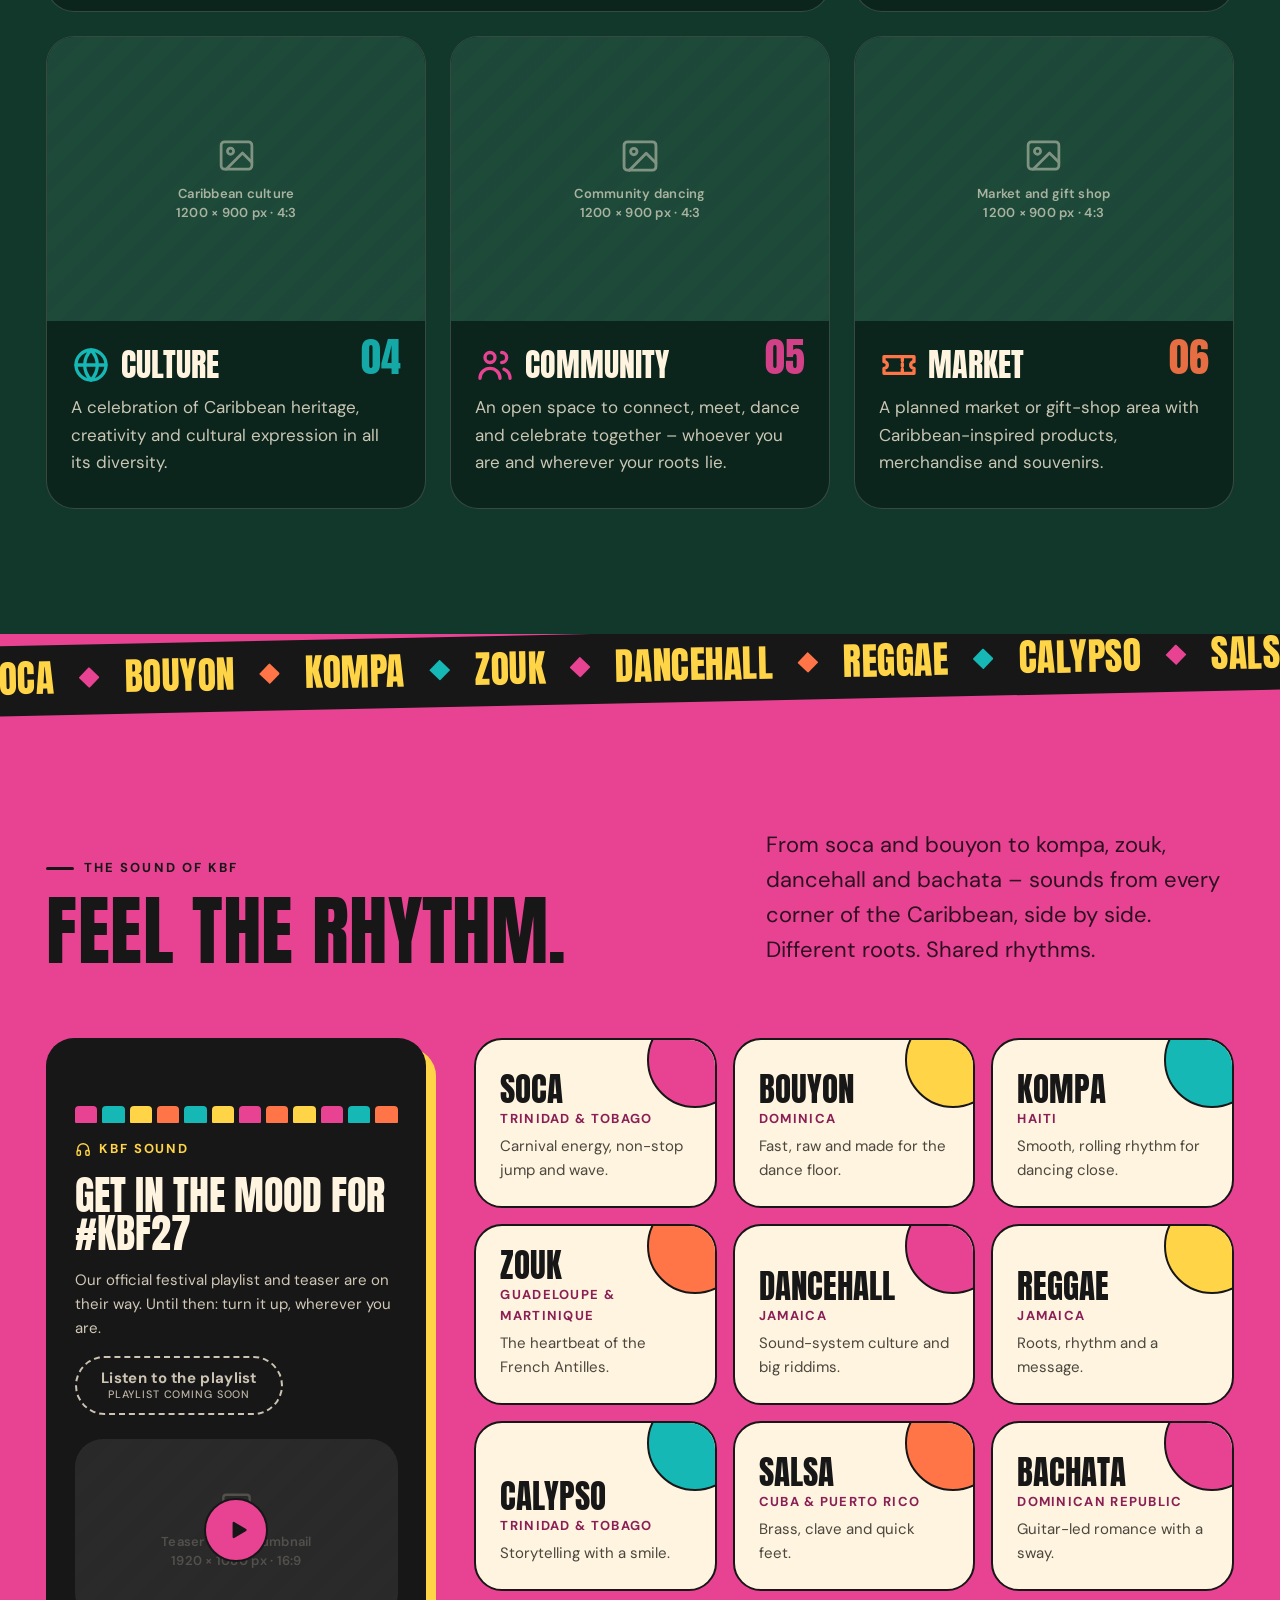
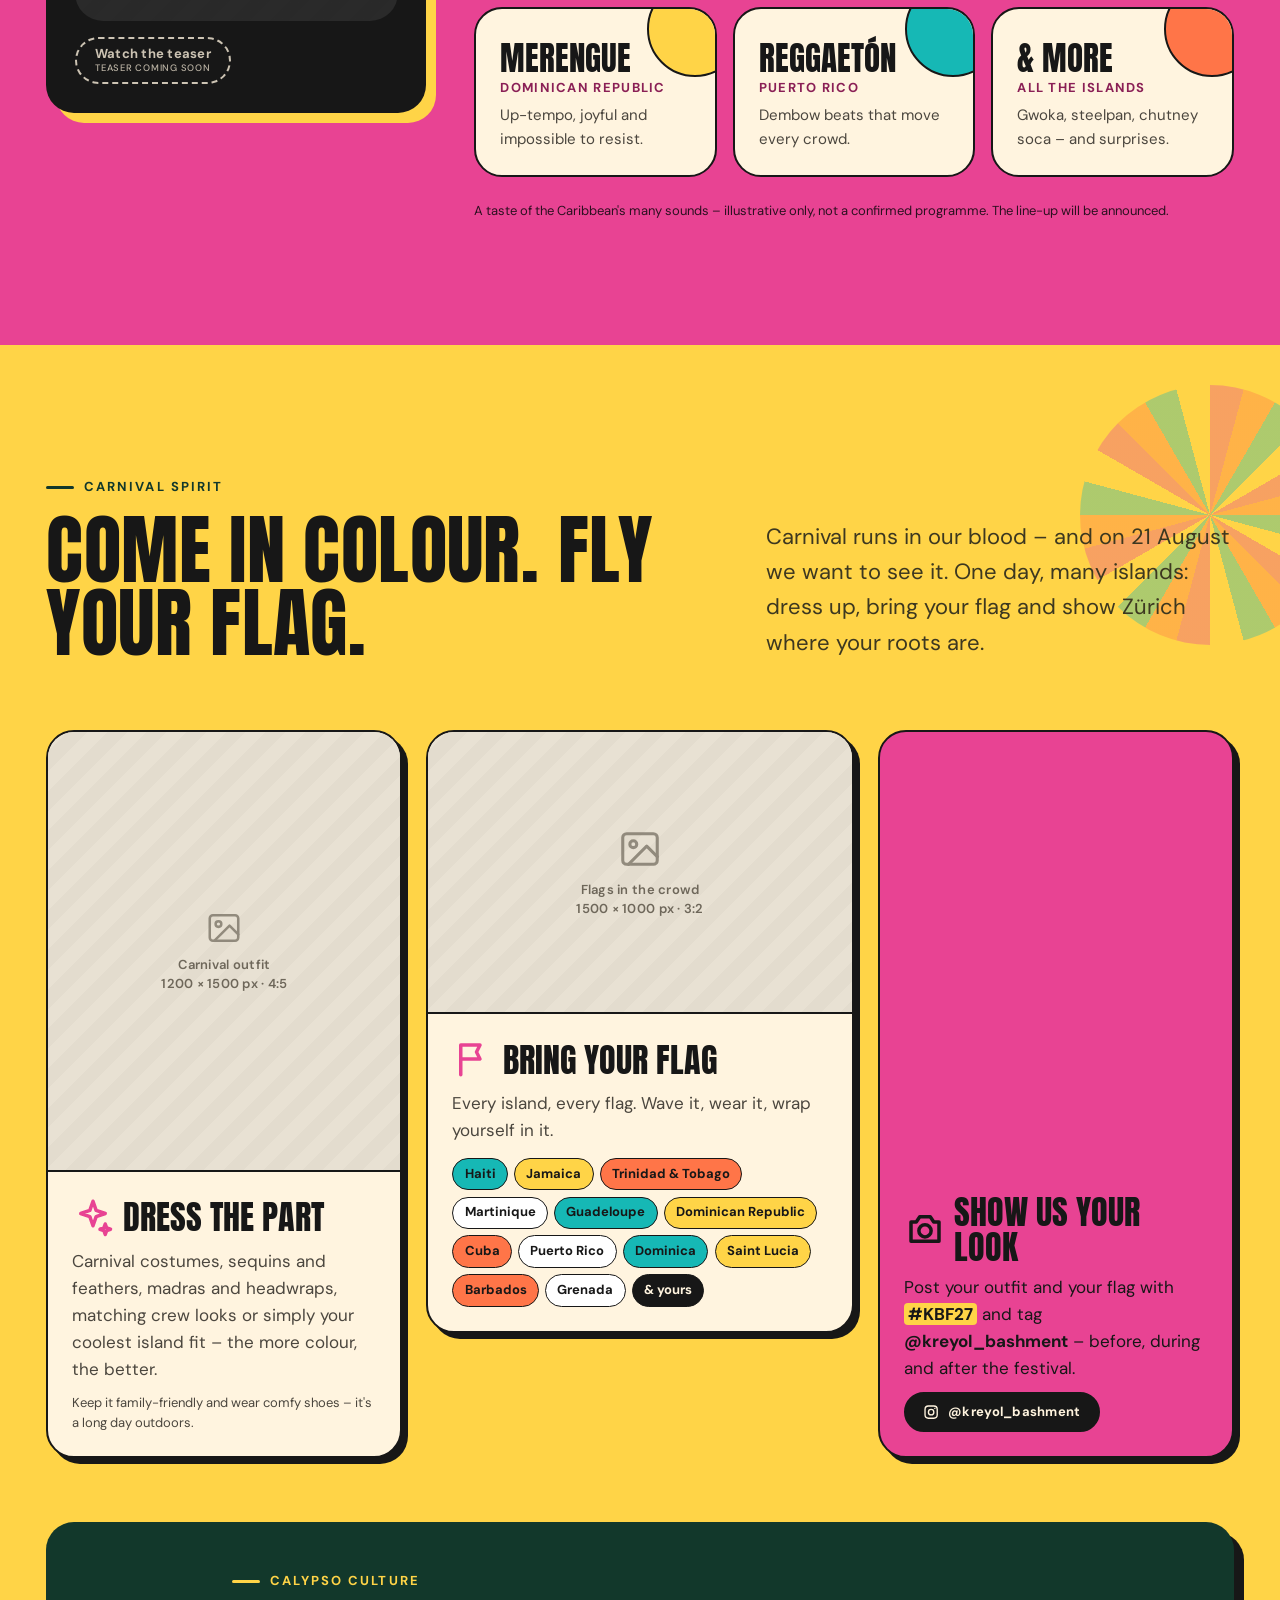
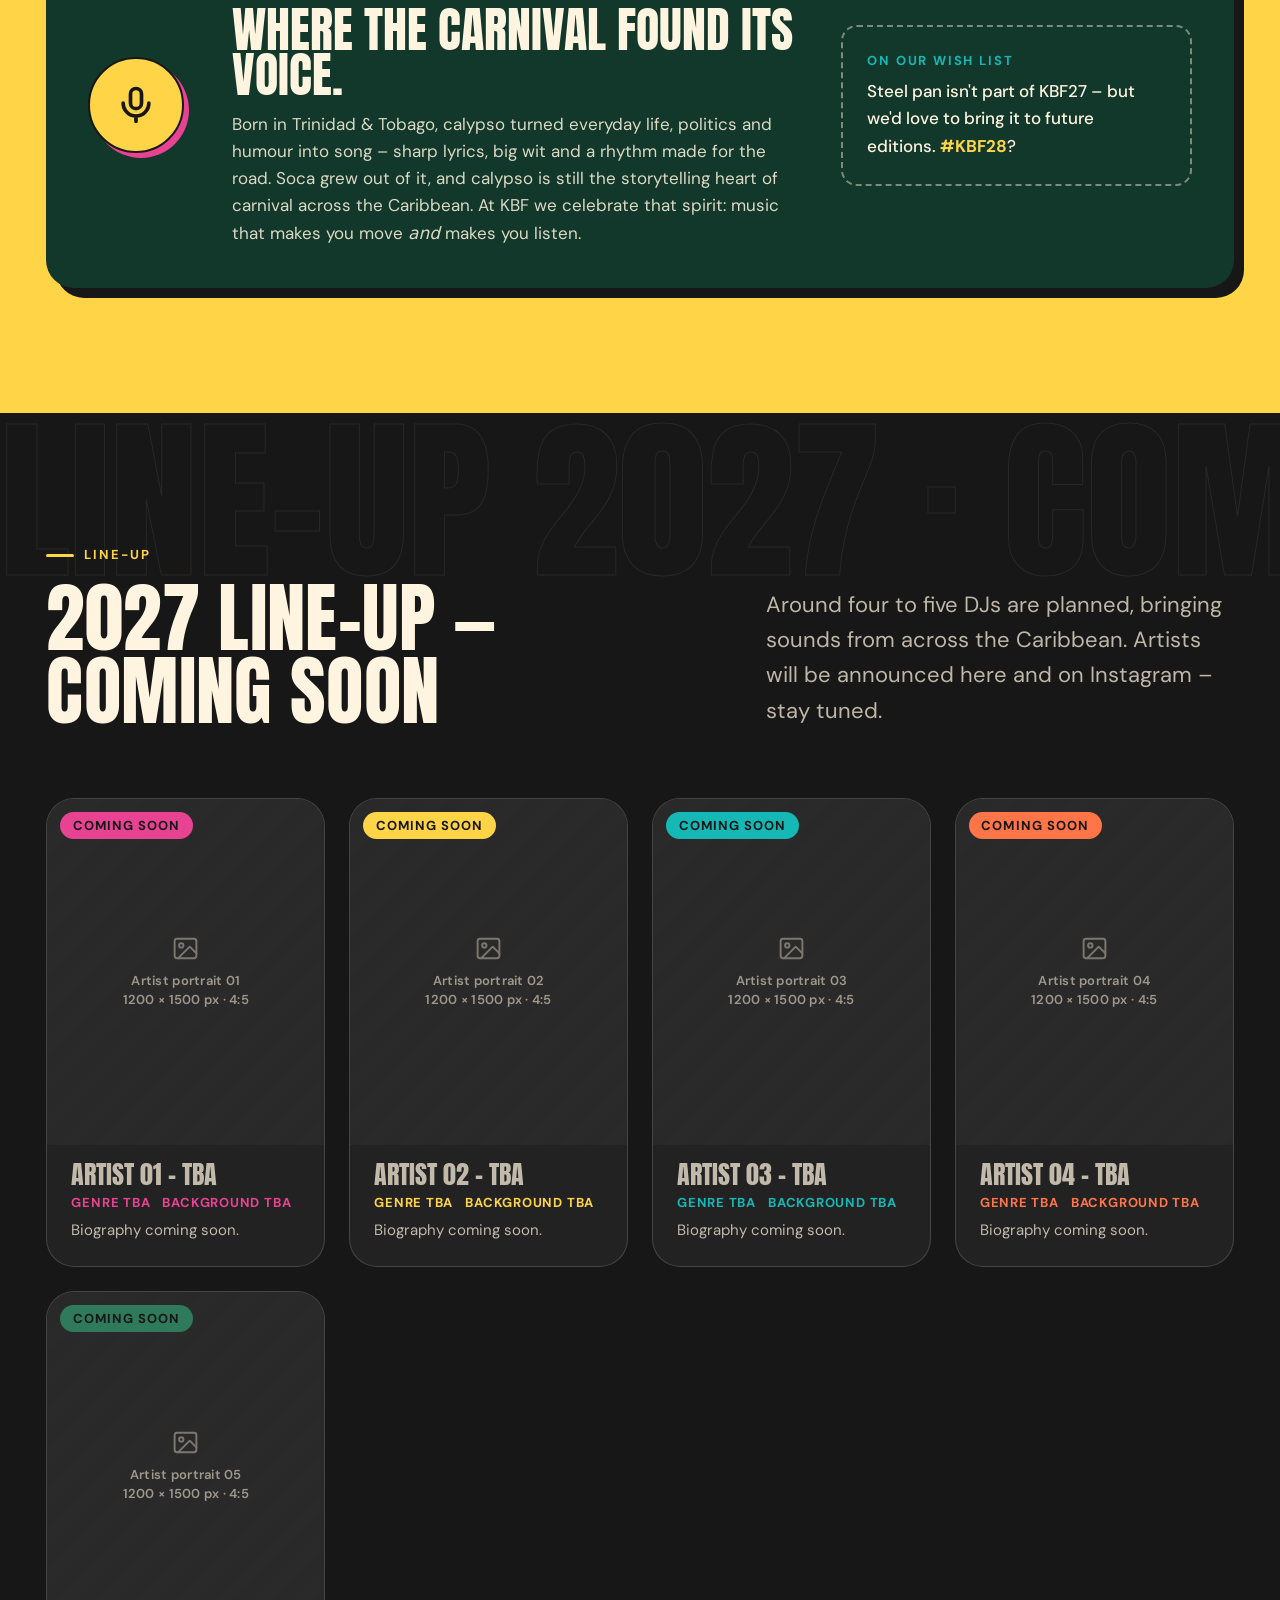
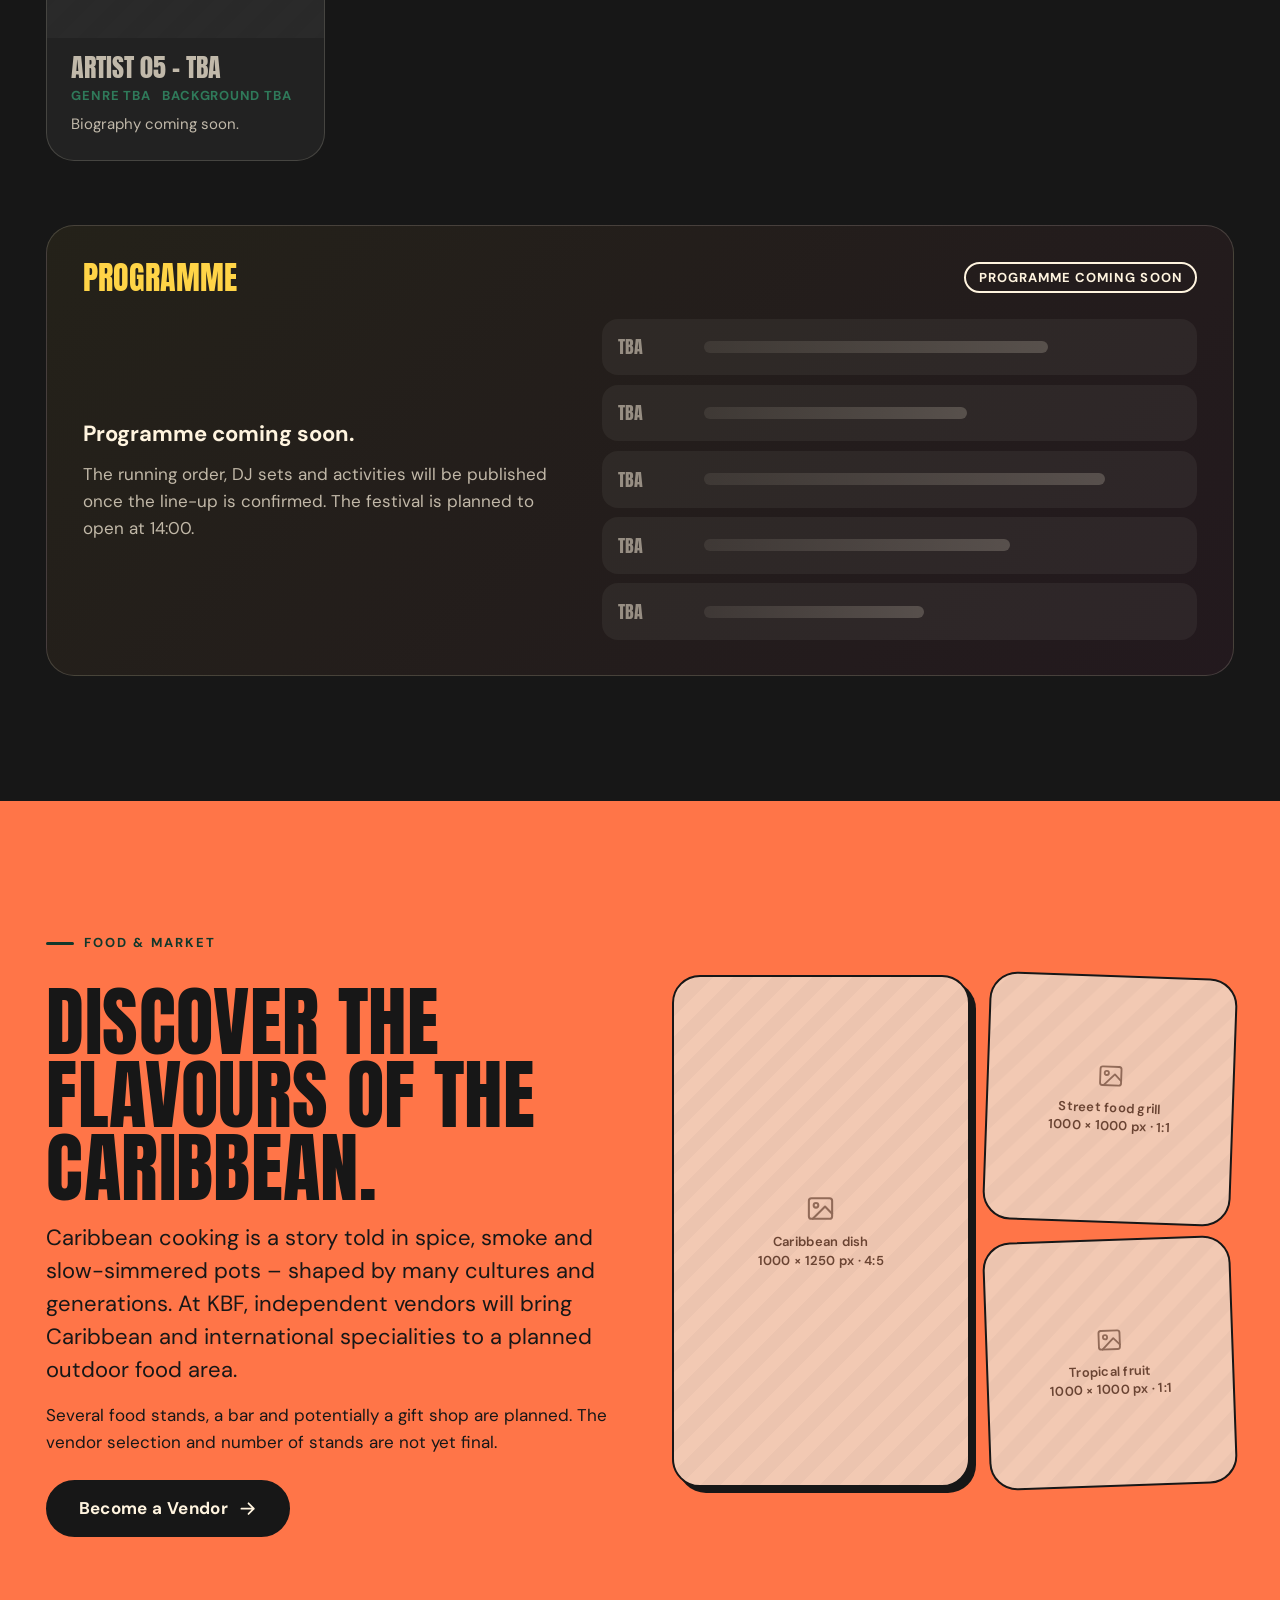
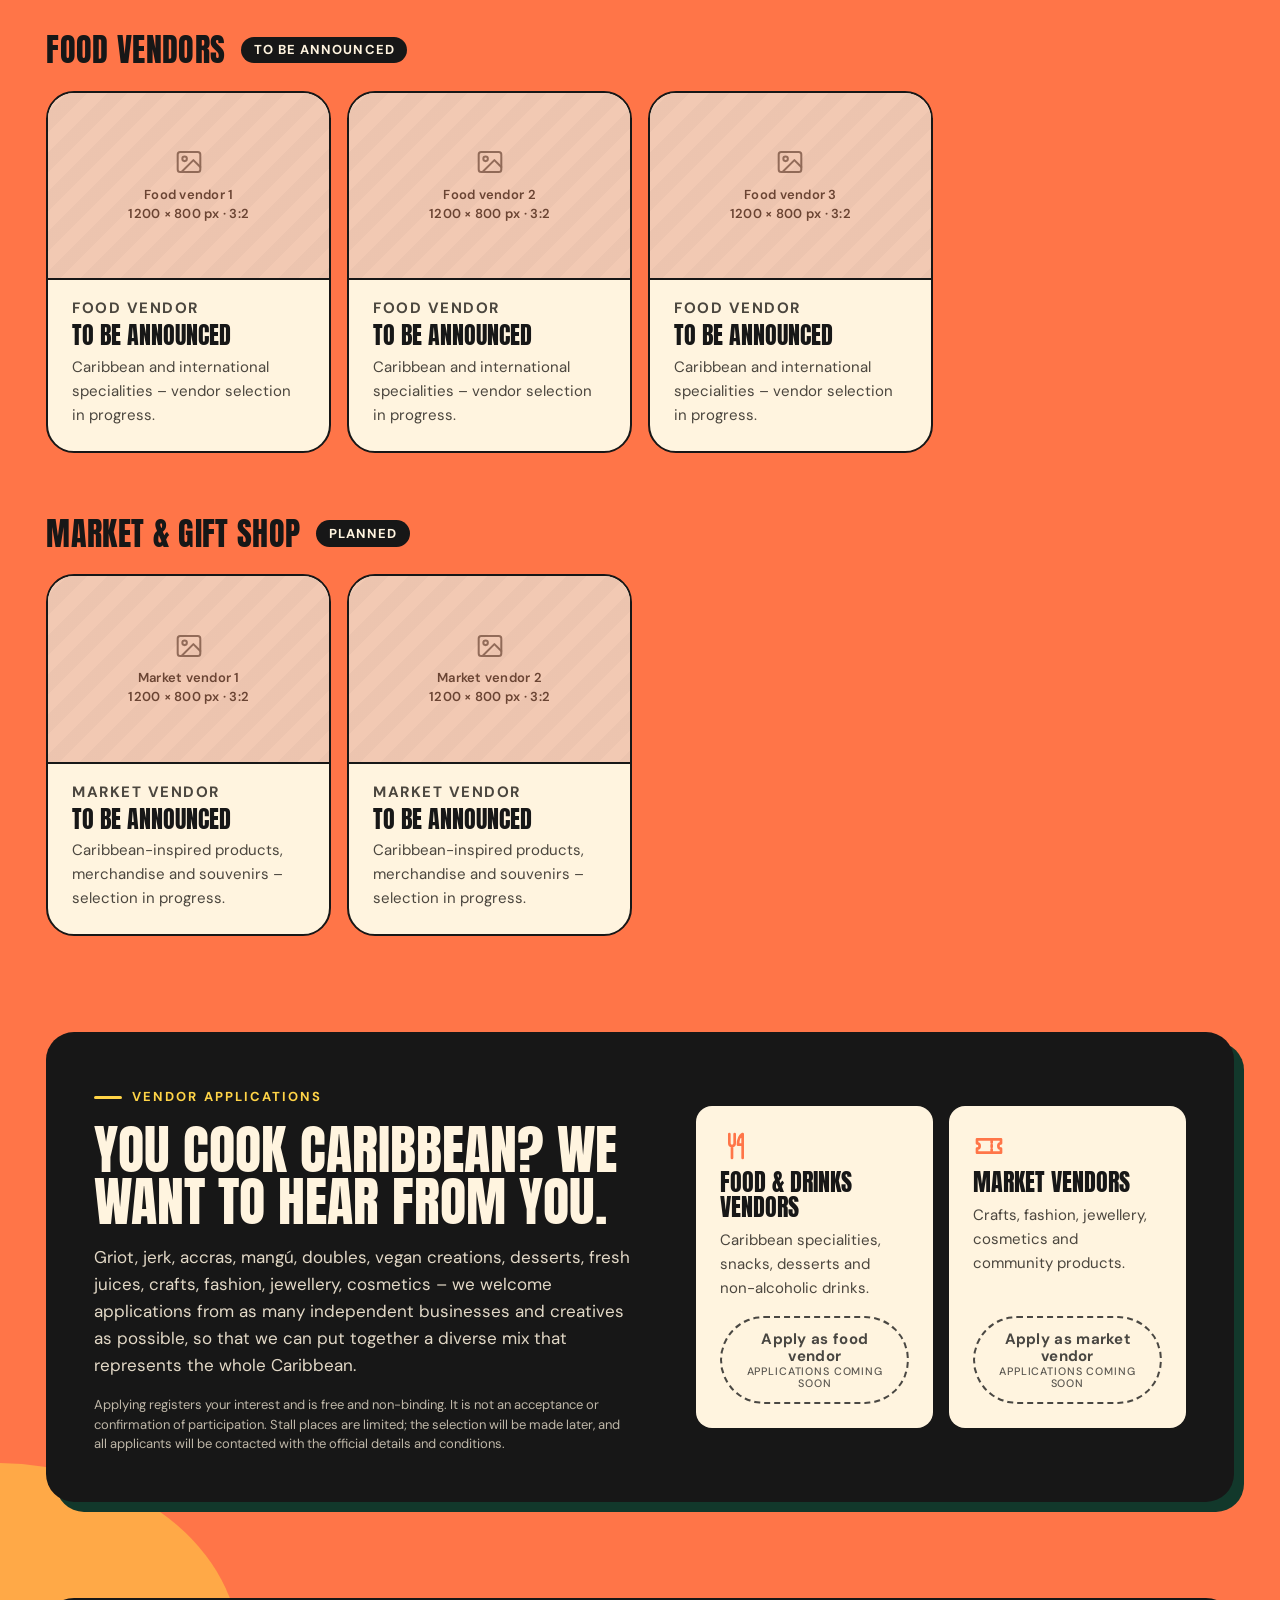
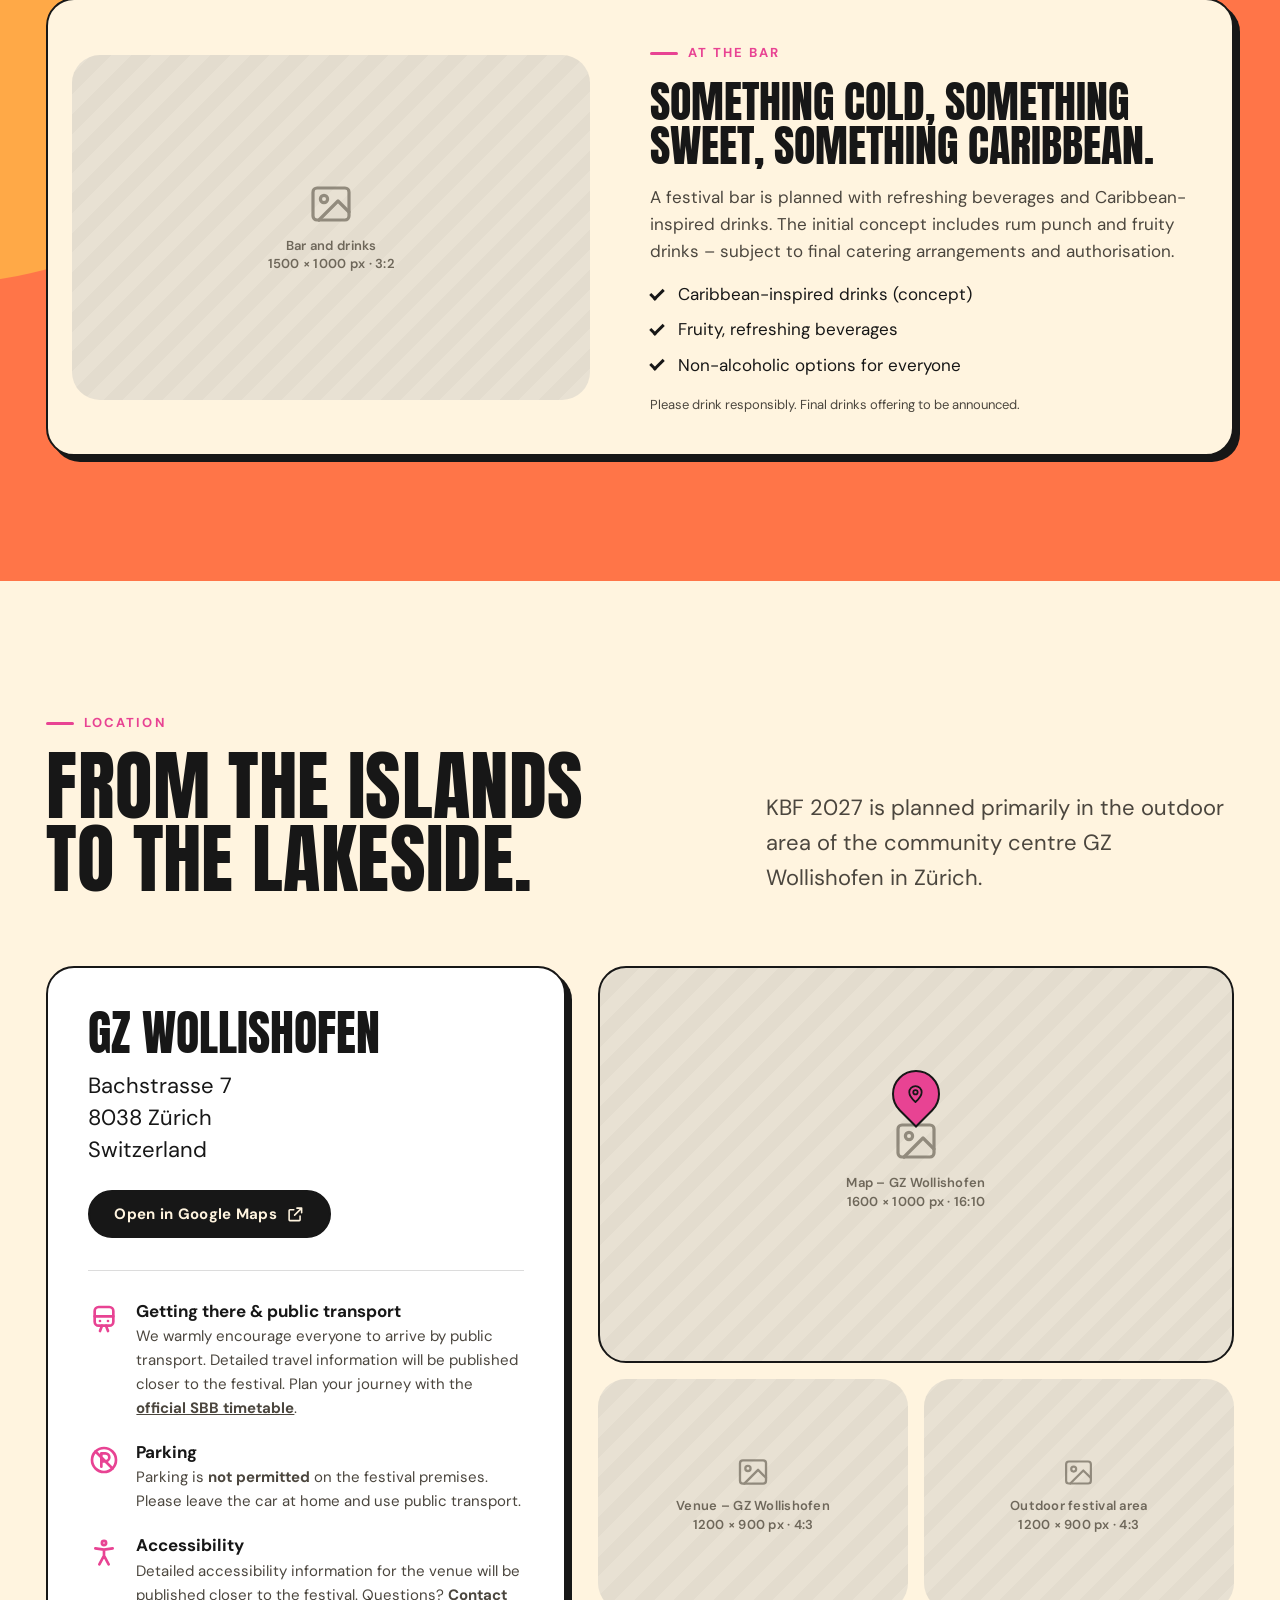
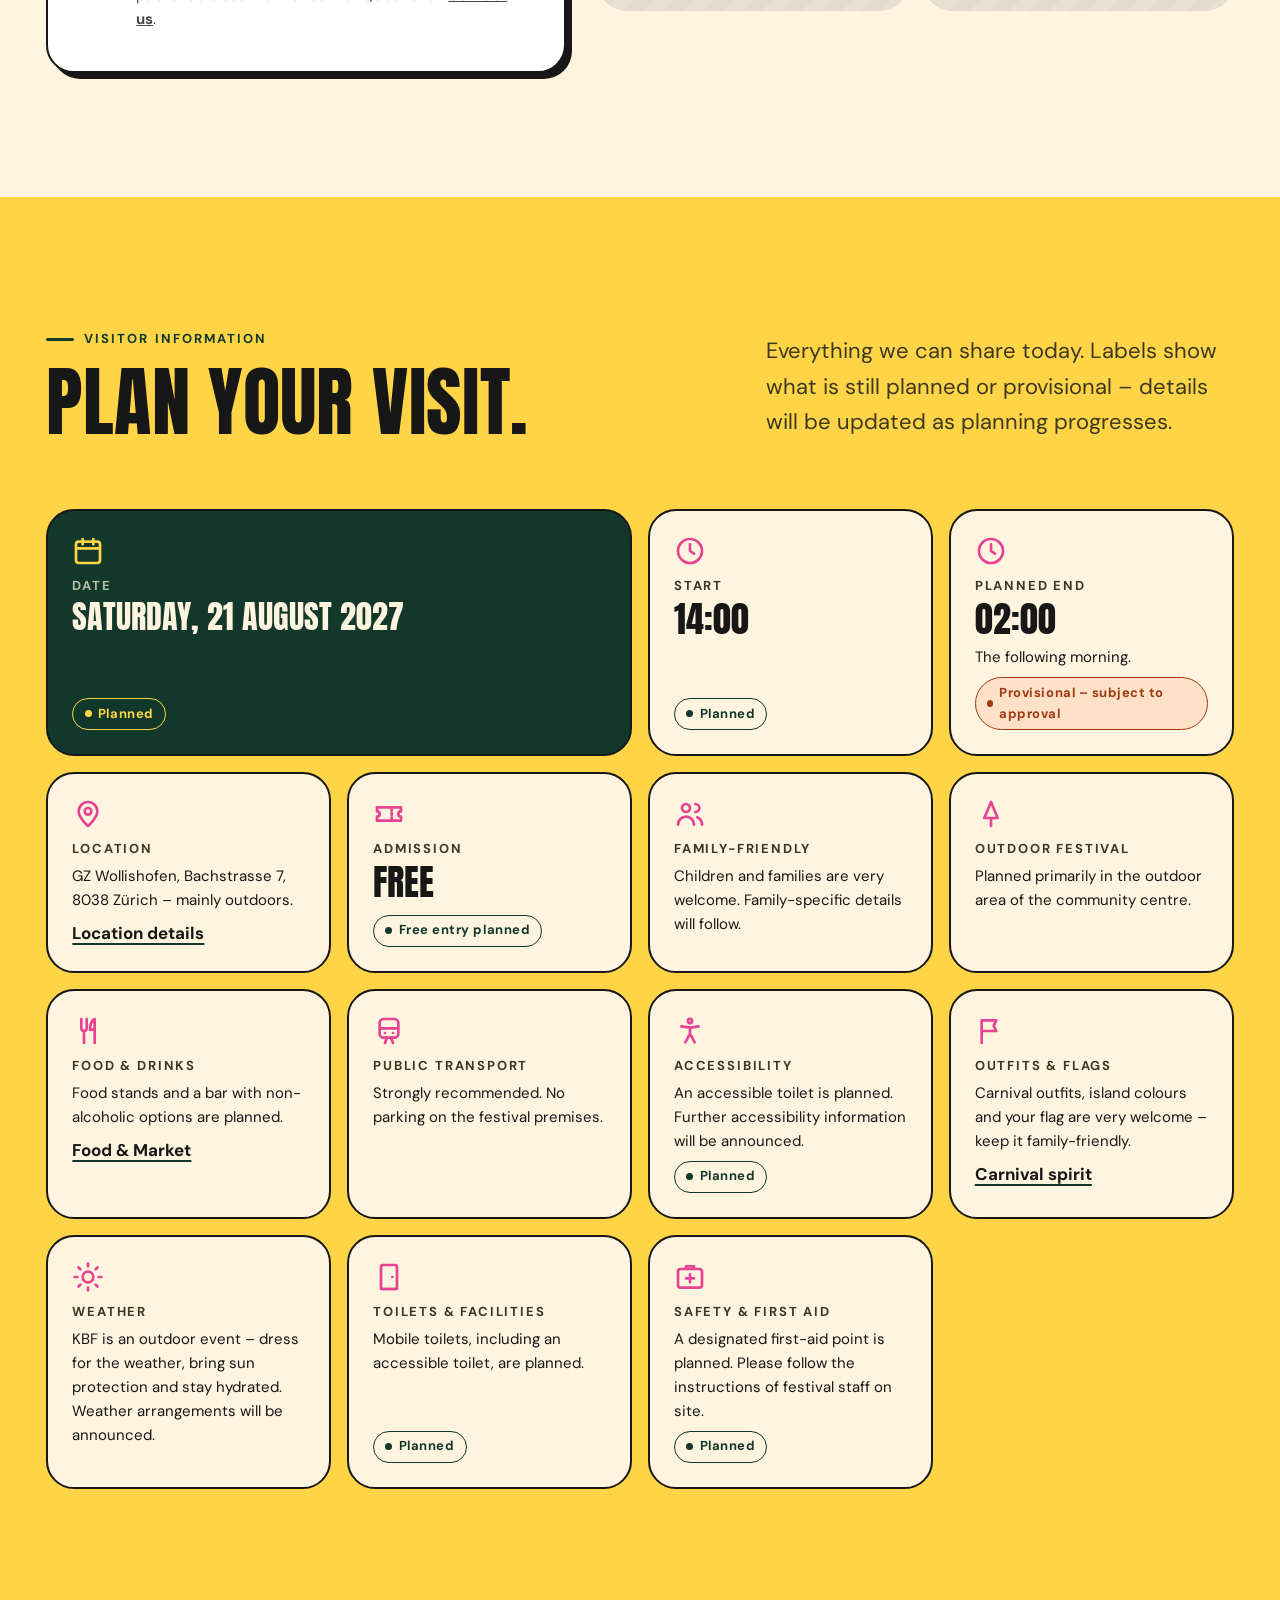
==== commit 36b01abd: "Add Carnival Spirit section: outfits, flags and calypso culture - "Come in colour. Fly your flag." s" ====
--- a/index.html
+++ b/index.html
@@ -101,6 +101,10 @@
     <symbol id="i-tree" viewBox="0 0 24 24"><path d="M12 21v-6M7 15h10l-5-12z"/></symbol>
     <symbol id="i-instagram" viewBox="0 0 24 24"><rect x="3" y="3" width="18" height="18" rx="5"/><circle cx="12" cy="12" r="4"/><path d="M17.5 6.5h.01"/></symbol>
     <symbol id="i-play" viewBox="0 0 24 24"><path d="M8 5.5v13l11-6.5z"/></symbol>
+    <symbol id="i-flag" viewBox="0 0 24 24"><path d="M5 21V4M5 4h11l-2 4 2 4H5"/></symbol>
+    <symbol id="i-sparkle" viewBox="0 0 24 24"><path d="M12 3l1.8 5.2L19 10l-5.2 1.8L12 17l-1.8-5.2L5 10l5.2-1.8zM19 16l.8 2.2L22 19l-2.2.8L19 22l-.8-2.2L16 19l2.2-.8z"/></symbol>
+    <symbol id="i-camera" viewBox="0 0 24 24"><path d="M4 8h3l2-3h6l2 3h3v11H4z"/><circle cx="12" cy="13" r="3.5"/></symbol>
+    <symbol id="i-mic" viewBox="0 0 24 24"><rect x="9" y="3" width="6" height="11" rx="3"/><path d="M5 11a7 7 0 0 0 14 0M12 18v3"/></symbol>
     <symbol id="i-headphones" viewBox="0 0 24 24"><path d="M4 15v-3a8 8 0 0 1 16 0v3"/><rect x="3" y="14" width="5" height="7" rx="1.5"/><rect x="16" y="14" width="5" height="7" rx="1.5"/></symbol>
   </svg>
 
@@ -438,6 +442,65 @@
     </section>
 
     <!-- =====================================================================
+         4c. CARNIVAL SPIRIT – outfits, flags, calypso
+         ===================================================================== -->
+    <section class="section theme-yellow carnival" id="carnival" aria-labelledby="carnival-title">
+      <span class="shape shape--carnival-stripes" aria-hidden="true"></span>
+      <div class="container">
+        <header class="section-head section-head--split">
+          <div>
+            <p class="eyebrow reveal">Carnival spirit</p>
+            <h2 class="section-title reveal" id="carnival-title">Come in colour. Fly your flag.</h2>
+          </div>
+          <p class="section-intro reveal">Carnival runs in our blood – and on 21 August we want to see it. One day, many islands: dress up, bring your flag and show Zürich where your roots are.</p>
+        </header>
+
+        <div class="carnival__grid">
+          <article class="carnival-card carnival-card--outfit reveal">
+            <div class="media" style="--ratio: 4 / 5" data-ph="Carnival outfit" data-size="1200 × 1500 px · 4:5" role="img" aria-label="Image placeholder: carnival outfit"></div>
+            <div class="carnival-card__body">
+              <h3><svg class="icon" aria-hidden="true"><use href="#i-sparkle"/></svg>Dress the part</h3>
+              <p>Carnival costumes, sequins and feathers, madras and headwraps, matching crew looks or simply your coolest island fit – the more colour, the better.</p>
+              <p class="fineprint">Keep it family-friendly and wear comfy shoes – it's a long day outdoors.</p>
+            </div>
+          </article>
+
+          <article class="carnival-card carnival-card--flag reveal">
+            <div class="media" style="--ratio: 3 / 2" data-ph="Flags in the crowd" data-size="1500 × 1000 px · 3:2" role="img" aria-label="Image placeholder: flags in the crowd"></div>
+            <div class="carnival-card__body">
+              <h3><svg class="icon" aria-hidden="true"><use href="#i-flag"/></svg>Bring your flag</h3>
+              <p>Every island, every flag. Wave it, wear it, wrap yourself in it.</p>
+              <ul class="flag-chips" aria-label="Some of the flags we hope to see">
+                <li>Haiti</li><li>Jamaica</li><li>Trinidad &amp; Tobago</li><li>Martinique</li><li>Guadeloupe</li><li>Dominican Republic</li><li>Cuba</li><li>Puerto Rico</li><li>Dominica</li><li>Saint Lucia</li><li>Barbados</li><li>Grenada</li><li>&amp; yours</li>
+              </ul>
+            </div>
+          </article>
+
+          <article class="carnival-card carnival-card--share reveal">
+            <div class="carnival-card__body">
+              <h3><svg class="icon" aria-hidden="true"><use href="#i-camera"/></svg>Show us your look</h3>
+              <p>Post your outfit and your flag with <strong class="hashtag">#KBF27</strong> and tag <strong>@kreyol_bashment</strong> – before, during and after the festival.</p>
+              <a class="btn btn--dark btn--sm" href="#stay-connected" data-link="INSTAGRAM_URL"><svg class="icon" aria-hidden="true"><use href="#i-instagram"/></svg>@kreyol_bashment</a>
+            </div>
+          </article>
+        </div>
+
+        <div class="calypso reveal">
+          <div class="calypso__badge" aria-hidden="true"><svg class="icon"><use href="#i-mic"/></svg></div>
+          <div class="calypso__text">
+            <p class="eyebrow">Calypso culture</p>
+            <h3 class="calypso__title">Where the carnival found its voice.</h3>
+            <p>Born in Trinidad &amp; Tobago, calypso turned everyday life, politics and humour into song – sharp lyrics, big wit and a rhythm made for the road. Soca grew out of it, and calypso is still the storytelling heart of carnival across the Caribbean. At KBF we celebrate that spirit: music that makes you move <em>and</em> makes you listen.</p>
+          </div>
+          <div class="calypso__future">
+            <p class="calypso__future-label">On our wish list</p>
+            <p class="calypso__future-text">Steel pan isn't part of KBF27 – but we'd love to bring it to future editions. <span class="hashtag">#KBF28</span>?</p>
+          </div>
+        </div>
+      </div>
+    </section>
+
+    <!-- =====================================================================
          5. LINE-UP
          ===================================================================== -->
     <section class="section theme-ink lineup" id="lineup" aria-labelledby="lineup-title">
@@ -683,6 +746,12 @@
             <span class="status status--planned">Planned</span>
           </article>
           <article class="info-tile reveal">
+            <svg class="icon icon--lg" aria-hidden="true"><use href="#i-flag"/></svg>
+            <h3>Outfits &amp; flags</h3>
+            <p>Carnival outfits, island colours and your flag are very welcome – keep it family-friendly.</p>
+            <a class="text-link" href="#carnival">Carnival spirit</a>
+          </article>
+          <article class="info-tile reveal">
             <svg class="icon icon--lg" aria-hidden="true"><use href="#i-sun"/></svg>
             <h3>Weather</h3>
             <p>KBF is an outdoor event – dress for the weather, bring sun protection and stay hydrated. Weather arrangements will be announced.</p>
@@ -1060,6 +1129,7 @@
           <li><a href="#about">About</a></li>
           <li><a href="#experience">Experience</a></li>
           <li><a href="#sound">The Sound</a></li>
+          <li><a href="#carnival">Carnival Spirit</a></li>
           <li><a href="#lineup">Line-up</a></li>
           <li><a href="#food">Food &amp; Market</a></li>
           <li><a href="#visitor-info">Visitor Info</a></li>
--- a/assets/css/main.css
+++ b/assets/css/main.css
@@ -1347,3 +1347,69 @@
 .social:nth-child(2) .social__icon:has(.icon) { background: var(--c-pink); }
 a.social__handle[href^="mailto"] { text-decoration: underline; text-underline-offset: 3px; }
 @media (prefers-reduced-motion: reduce) { .eq span { animation: none; height: 60%; } .sound__ticker-track { animation: none; } }
+
+/* -------------------------------------------------------------------------
+   CARNIVAL SPIRIT (outfits, flags, calypso)
+   ------------------------------------------------------------------------- */
+.shape--carnival-stripes {
+  right: -60px; top: 40px; width: 260px; height: 260px; z-index: -1; border-radius: 50%;
+  background: repeating-conic-gradient(var(--c-pink) 0 15deg, var(--c-orange) 15deg 30deg, var(--c-teal) 30deg 45deg, transparent 45deg 60deg);
+  opacity: .35; animation: spin 60s linear infinite;
+}
+.carnival__grid { display: grid; gap: var(--space-5); }
+@media (min-width: 760px) { .carnival__grid { grid-template-columns: 1fr 1fr; } }
+@media (min-width: 1100px) {
+  .carnival__grid { grid-template-columns: 1fr 1.2fr 1fr; align-items: start; }
+  .carnival-card--share { align-self: stretch; }
+}
+.carnival-card {
+  background: var(--c-cream); border: var(--border); border-radius: var(--r-lg); overflow: hidden;
+  box-shadow: var(--shadow-hard); transition: transform var(--t-med) var(--ease);
+  --ph-bg: #E8E1D3; --ph-fg: #6E675A; --muted: #4b463e;
+}
+.carnival-card:hover { transform: rotate(-.6deg) translateY(-4px); }
+.carnival-card .media { --media-radius: 0; border-bottom: var(--border); }
+.carnival-card__body { display: grid; gap: .6rem; padding: var(--space-5); justify-items: start; }
+.carnival-card h3 {
+  display: flex; align-items: center; gap: .55rem;
+  font-family: var(--f-display); font-weight: 400; text-transform: uppercase; font-size: clamp(1.6rem, 1.3rem + 1vw, 2.1rem);
+}
+.carnival-card h3 .icon { color: var(--c-pink); }
+.carnival-card p { color: var(--muted); }
+.carnival-card--share { background: var(--c-pink); display: flex; align-items: flex-end; min-height: 260px; }
+.carnival-card--share h3 .icon { color: var(--c-ink); }
+.carnival-card--share p { color: var(--c-ink); }
+.carnival-card--share .hashtag { color: var(--c-ink); background: var(--c-yellow); padding: 0 .25em; border-radius: 4px; }
+.flag-chips { display: flex; flex-wrap: wrap; gap: .4rem; margin-top: .25rem; }
+.flag-chips li {
+  padding: .3rem .7rem; border-radius: var(--r-pill); font-size: var(--fs-xs); font-weight: 700;
+  background: var(--c-white); border: 1.5px solid var(--c-ink);
+}
+.flag-chips li:nth-child(4n+1) { background: var(--c-teal); }
+.flag-chips li:nth-child(4n+2) { background: var(--c-yellow); }
+.flag-chips li:nth-child(4n+3) { background: var(--c-orange); }
+.flag-chips li:last-child { background: var(--c-ink); color: var(--c-cream); }
+
+.calypso {
+  margin-top: var(--space-8);
+  display: grid; gap: var(--space-5); align-items: center;
+  padding: clamp(1.5rem, 1rem + 2vw, 3rem);
+  background: var(--c-green); color: var(--c-cream); border-radius: var(--r-lg);
+  box-shadow: 10px 10px 0 var(--c-ink);
+  --accent-text: var(--c-yellow); --focus: var(--c-yellow);
+}
+@media (min-width: 960px) { .calypso { grid-template-columns: auto 1.6fr 1fr; gap: var(--space-7); } }
+.calypso__badge {
+  width: 96px; height: 96px; border-radius: 50%; display: grid; place-items: center;
+  background: var(--c-yellow); color: var(--c-ink); border: 2px solid var(--c-ink); box-shadow: 5px 5px 0 var(--c-pink);
+}
+.calypso__badge .icon { width: 44px; height: 44px; }
+.calypso__title { font-family: var(--f-display); font-weight: 400; text-transform: uppercase; font-size: clamp(1.9rem, 1.4rem + 2vw, 3rem); line-height: .95; margin-bottom: var(--space-3); }
+.calypso__text > p:not(.eyebrow) { color: rgba(255,244,223,.85); max-width: 62ch; }
+.calypso__future {
+  padding: var(--space-5); border-radius: var(--r-md);
+  border: 2px dashed rgba(255,244,223,.45);
+}
+.calypso__future-label { font-size: var(--fs-xs); font-weight: 700; letter-spacing: .14em; text-transform: uppercase; color: var(--c-teal); margin-bottom: .4rem; }
+.calypso__future-text { font-weight: 500; }
+.calypso__future .hashtag { color: var(--c-yellow); }
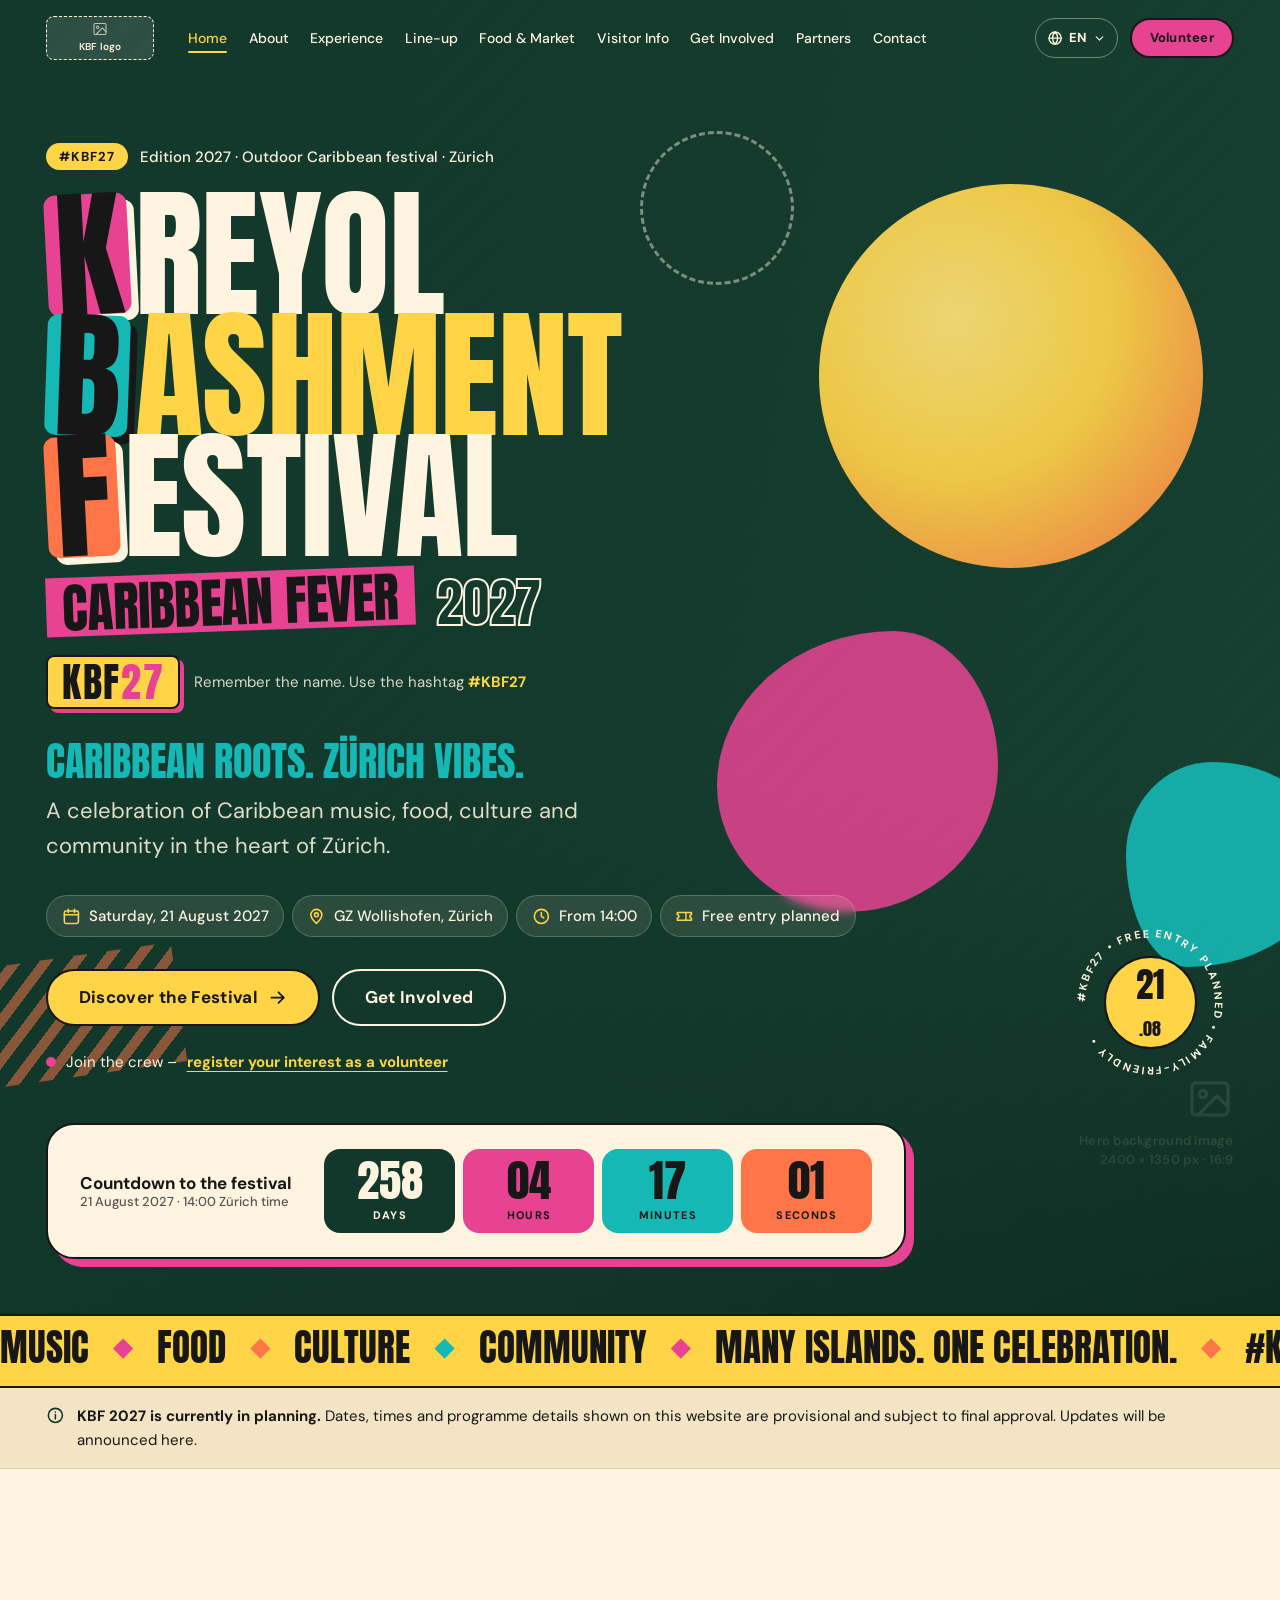
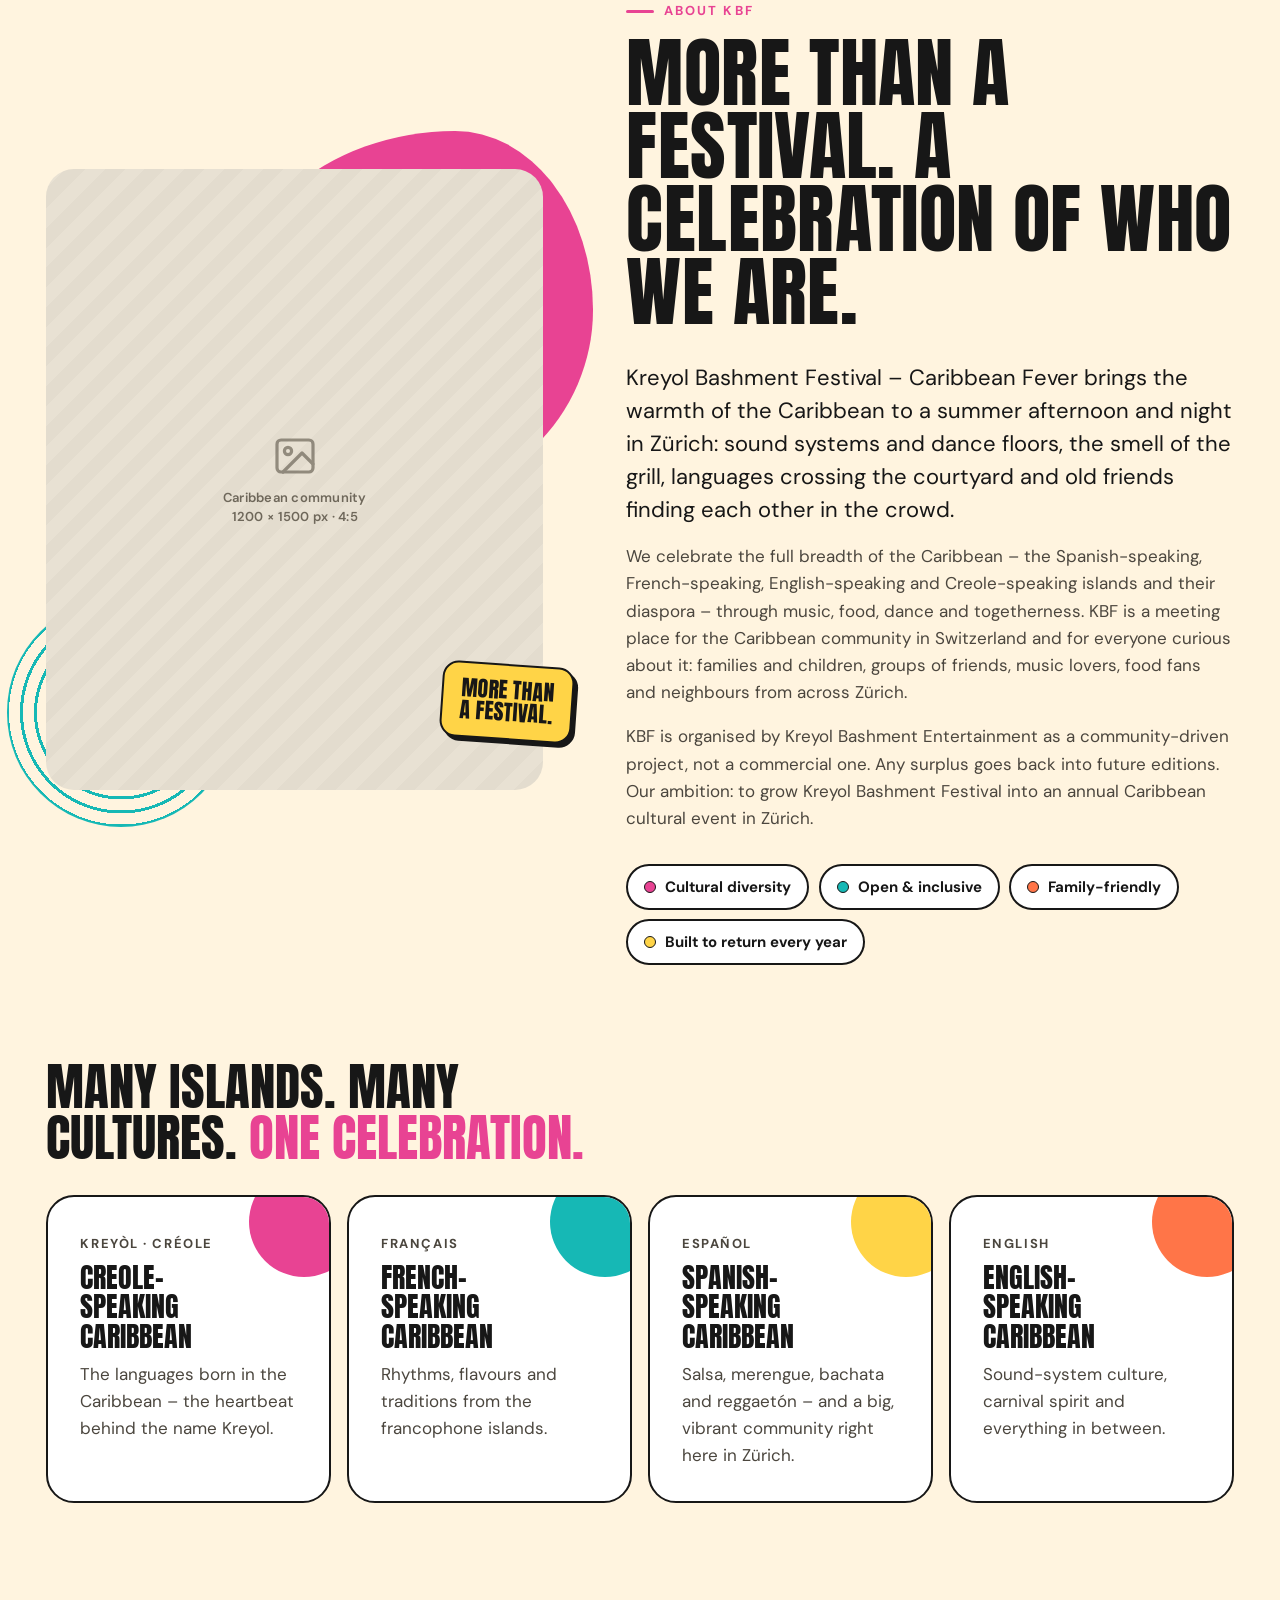
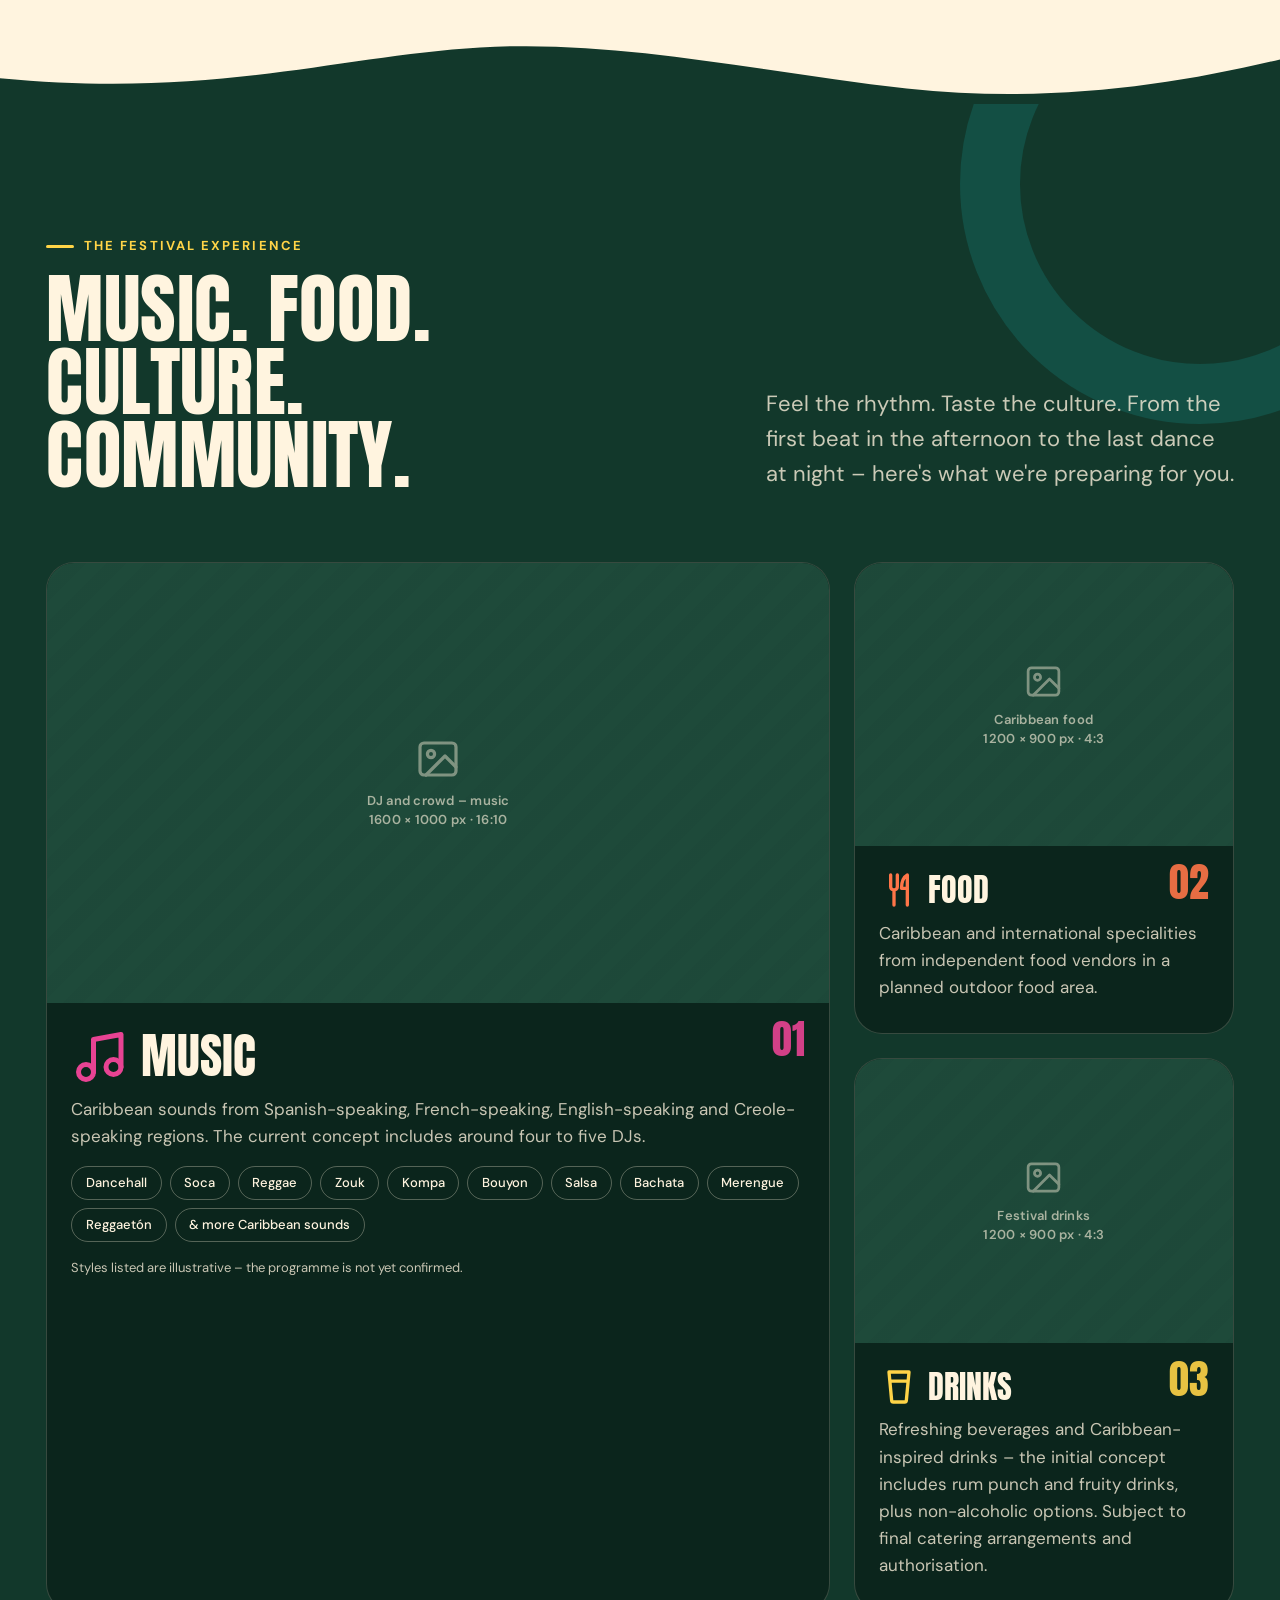
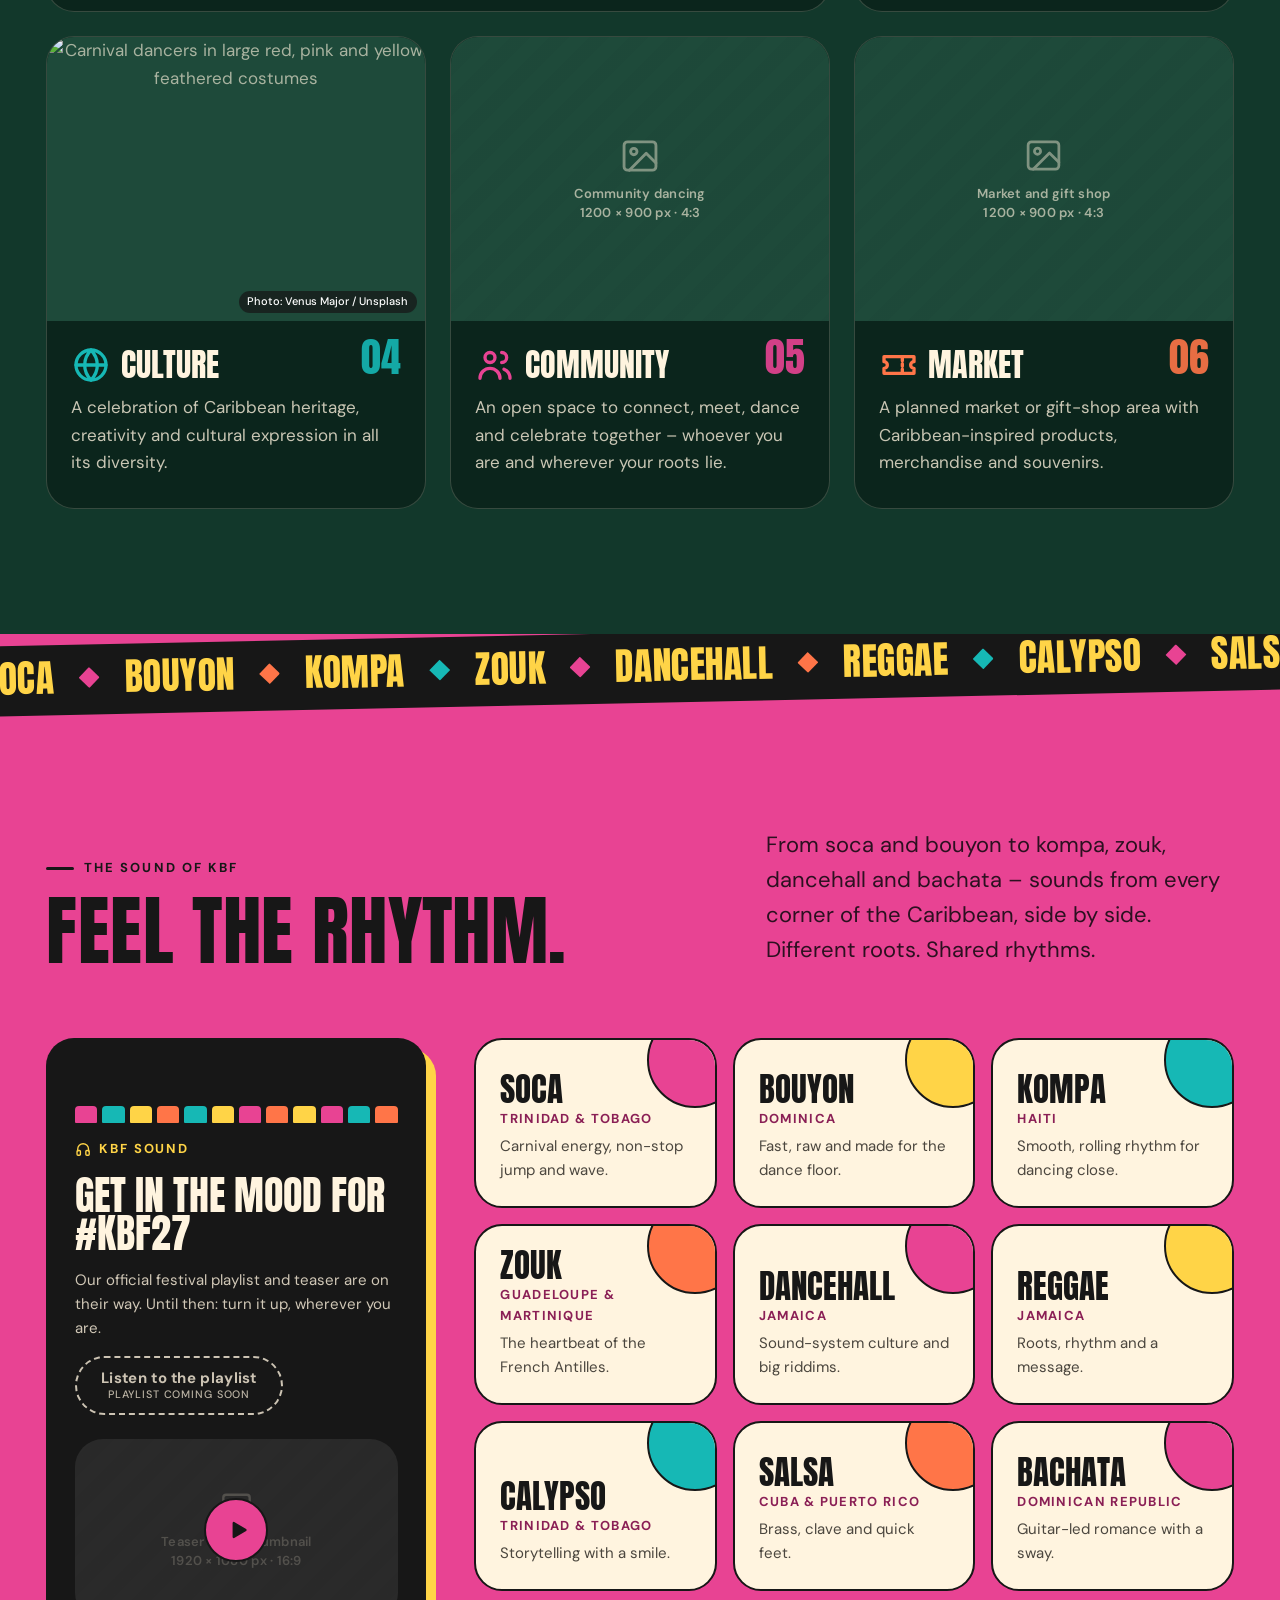
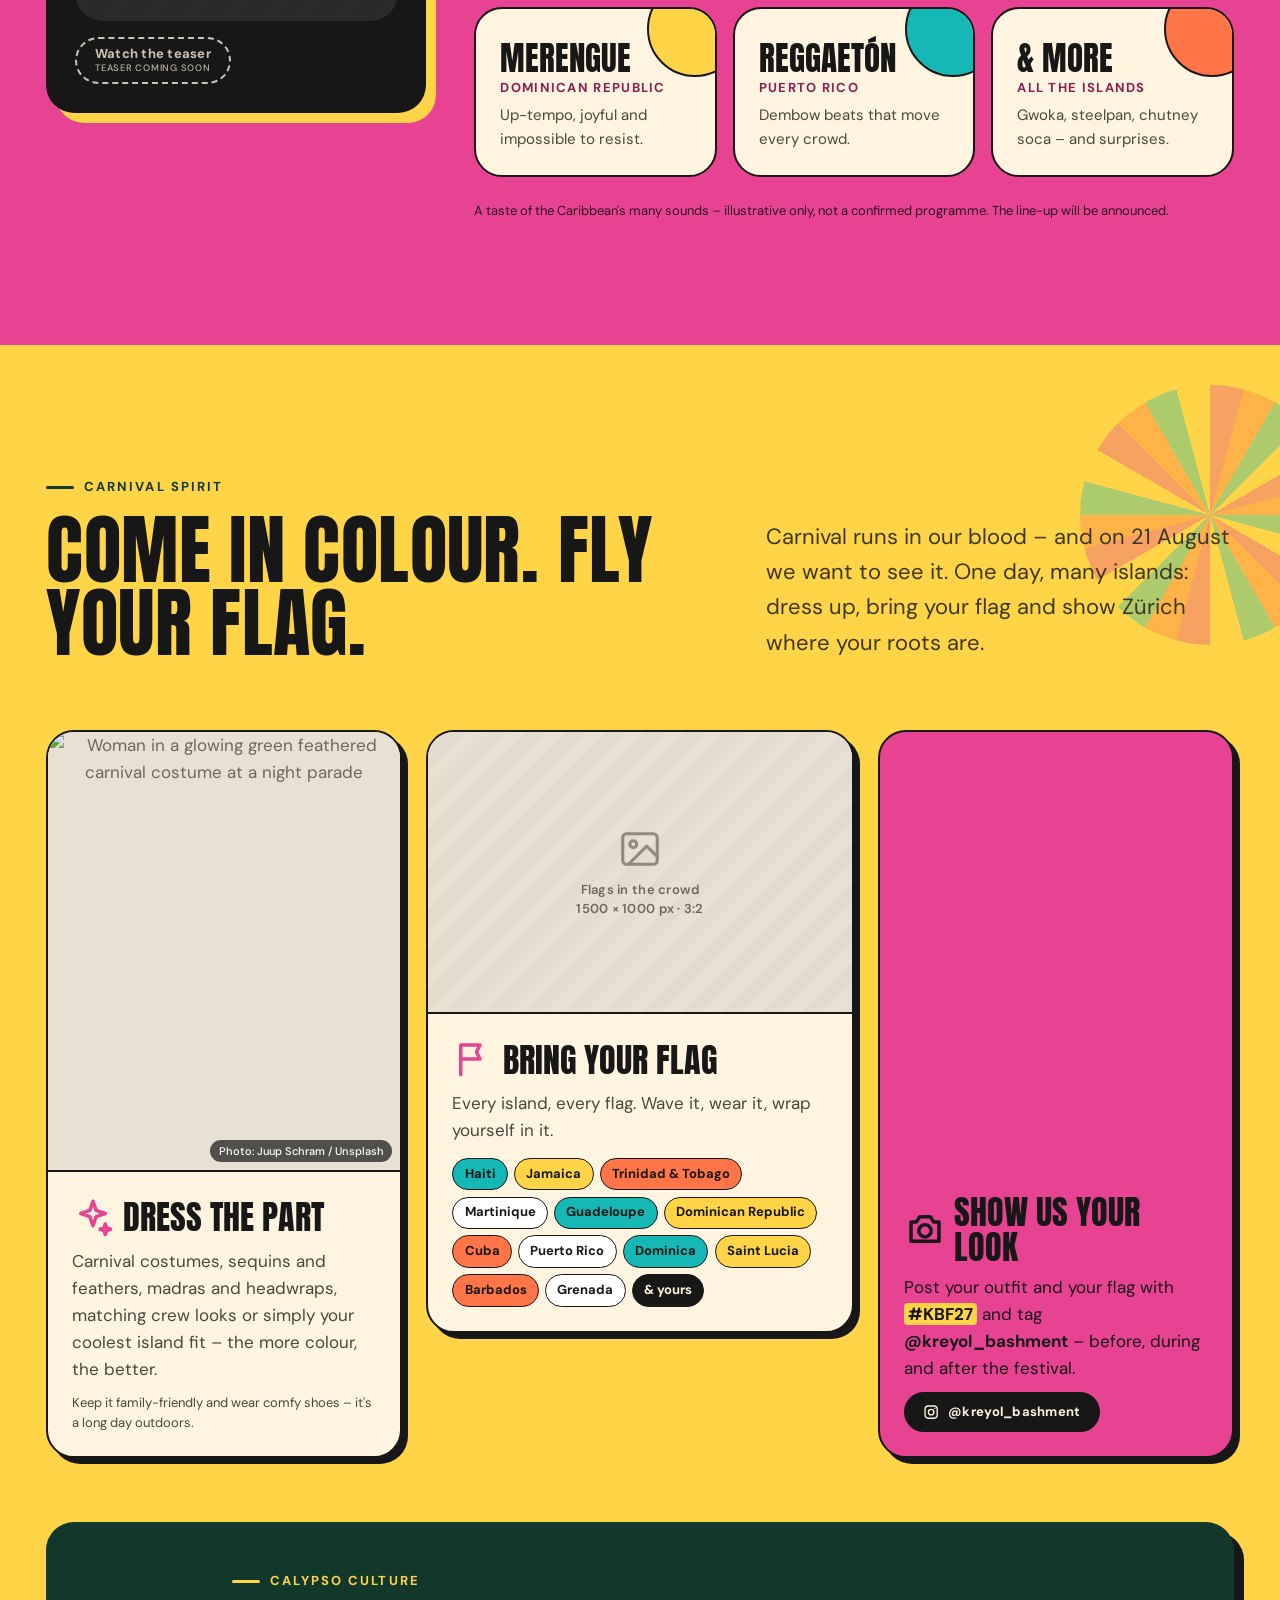
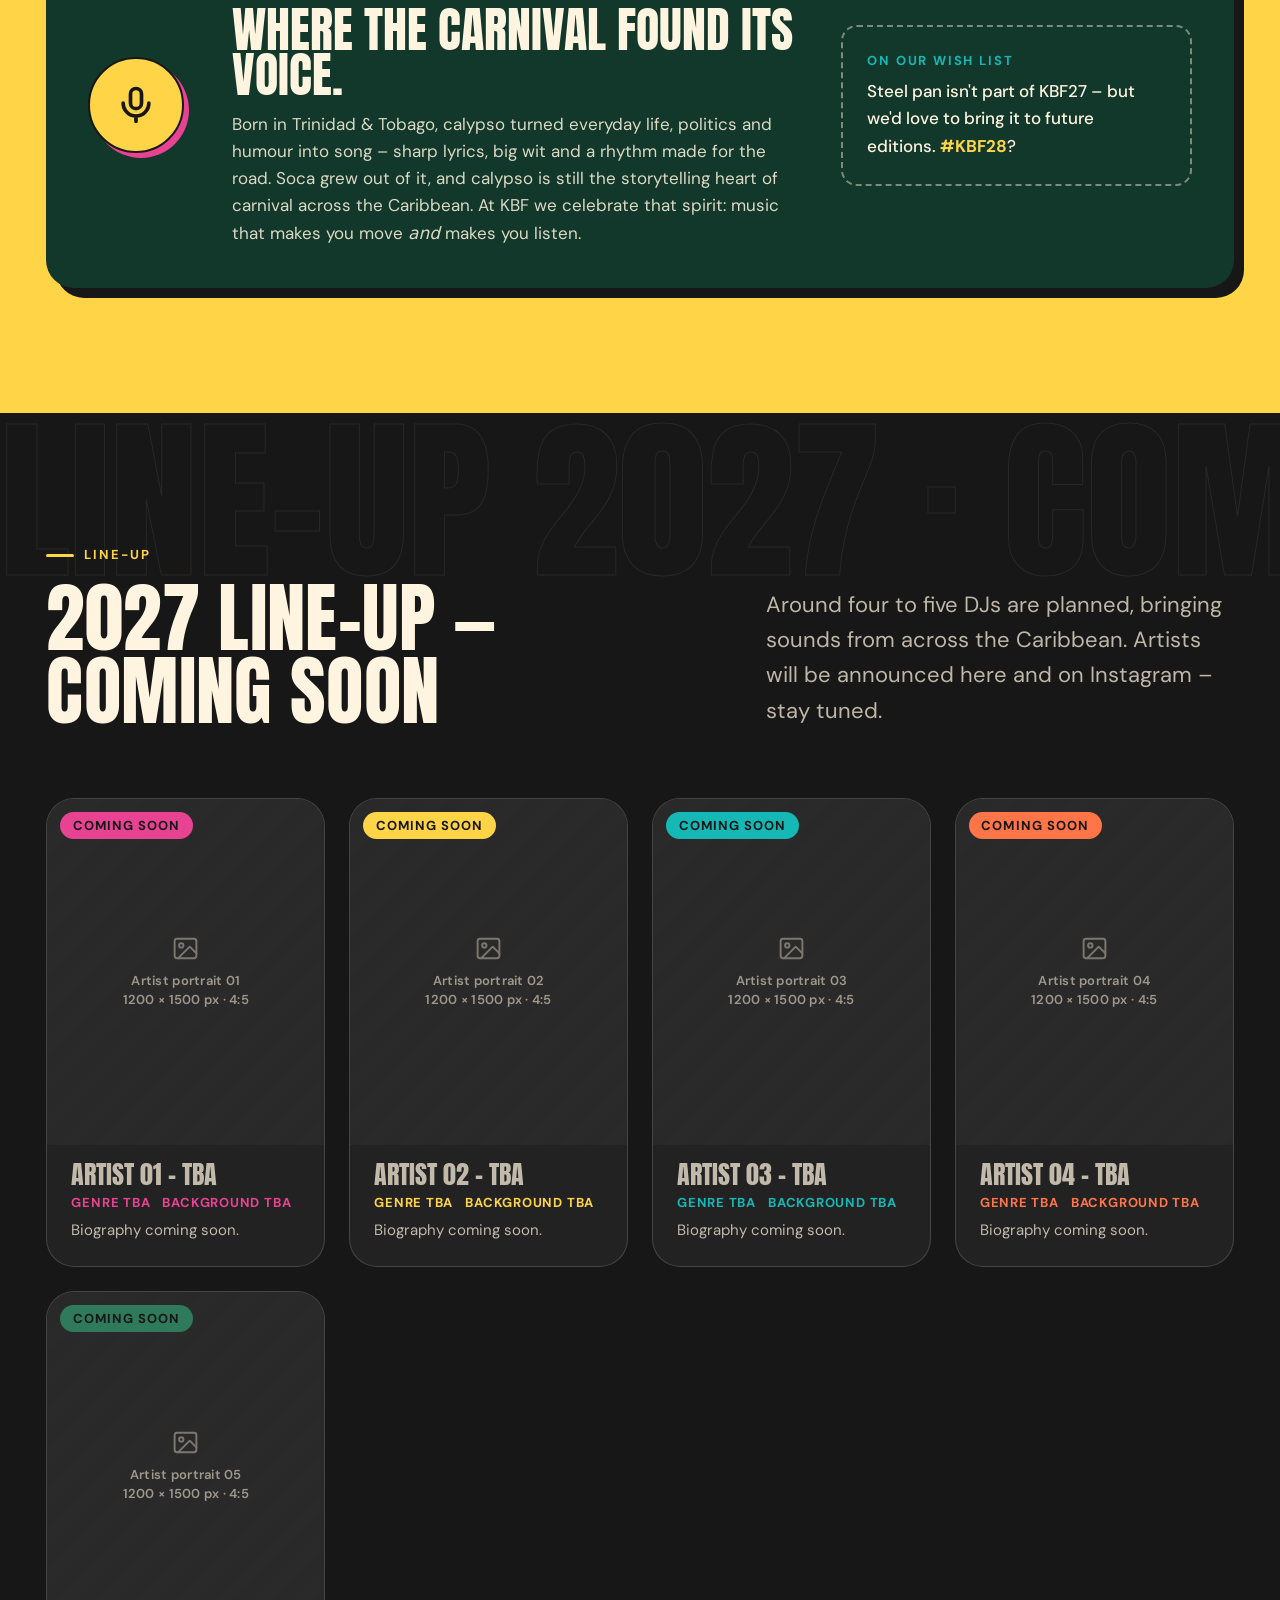
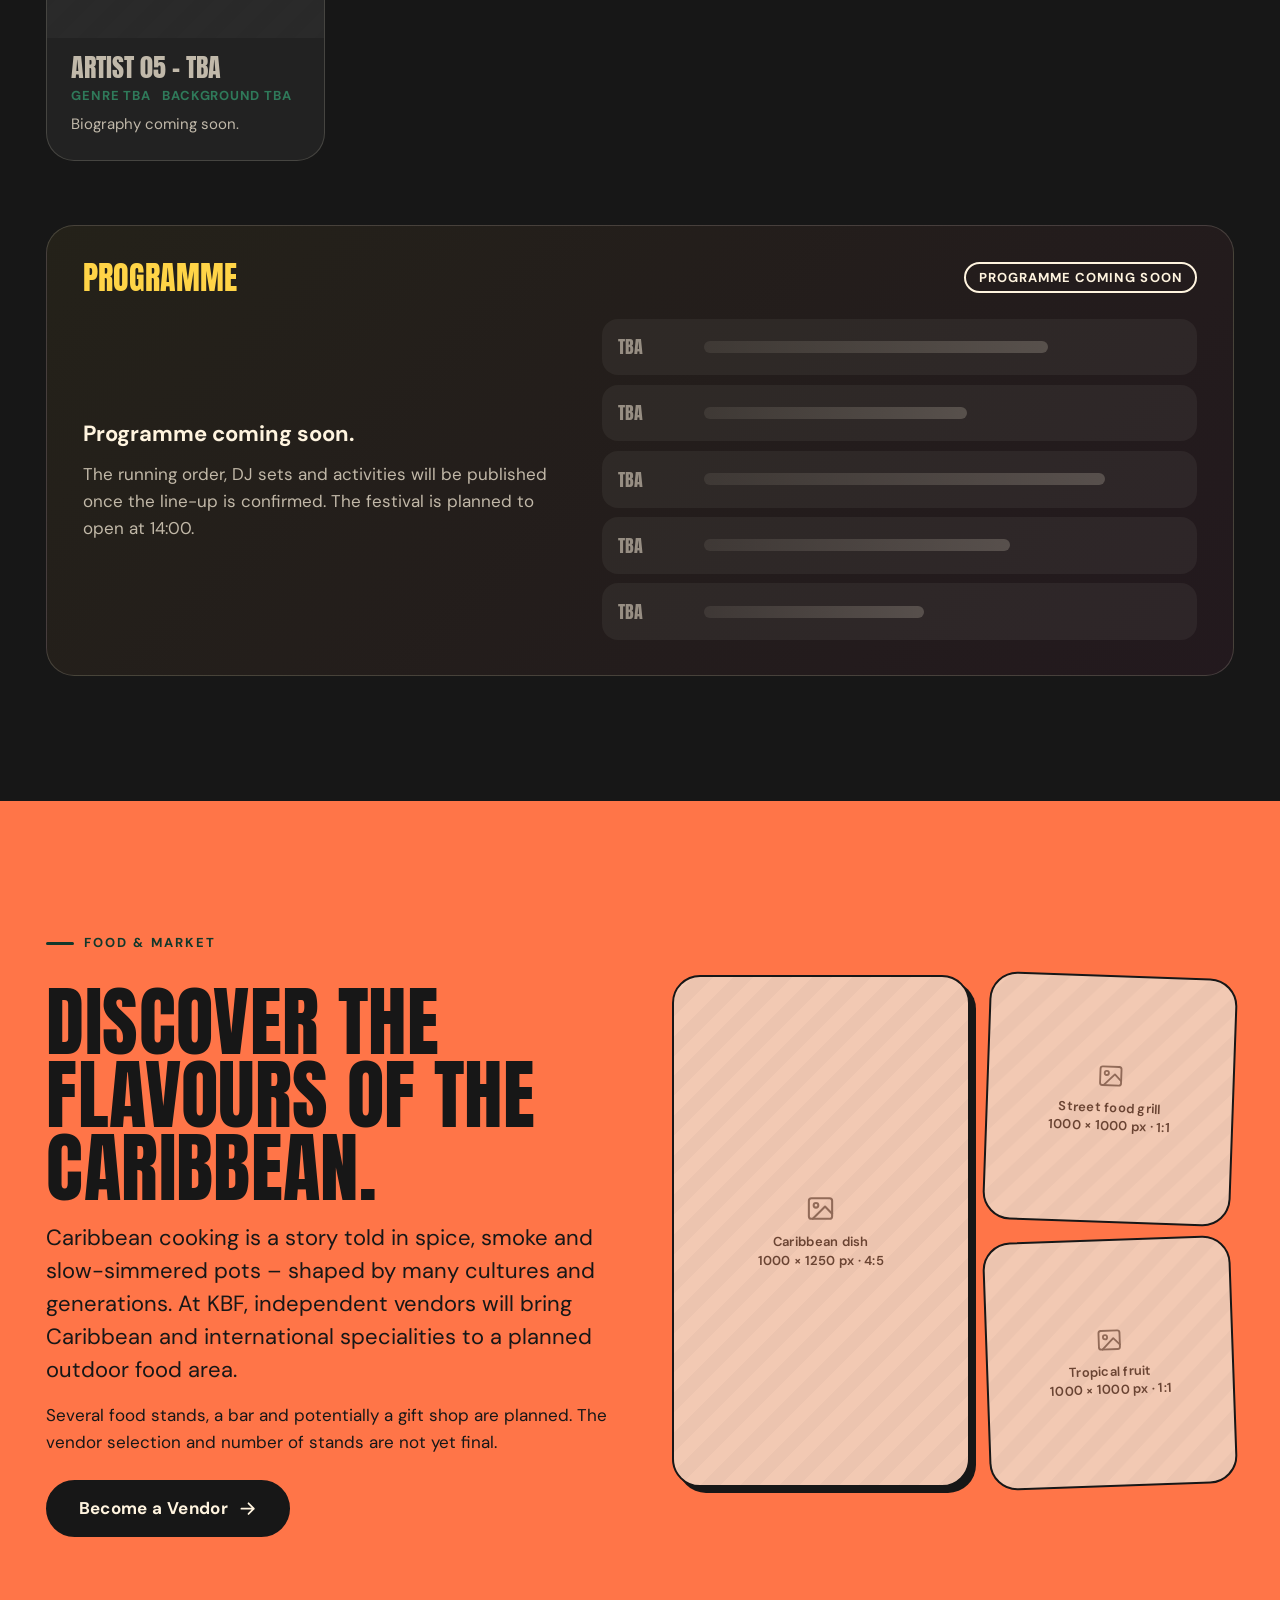
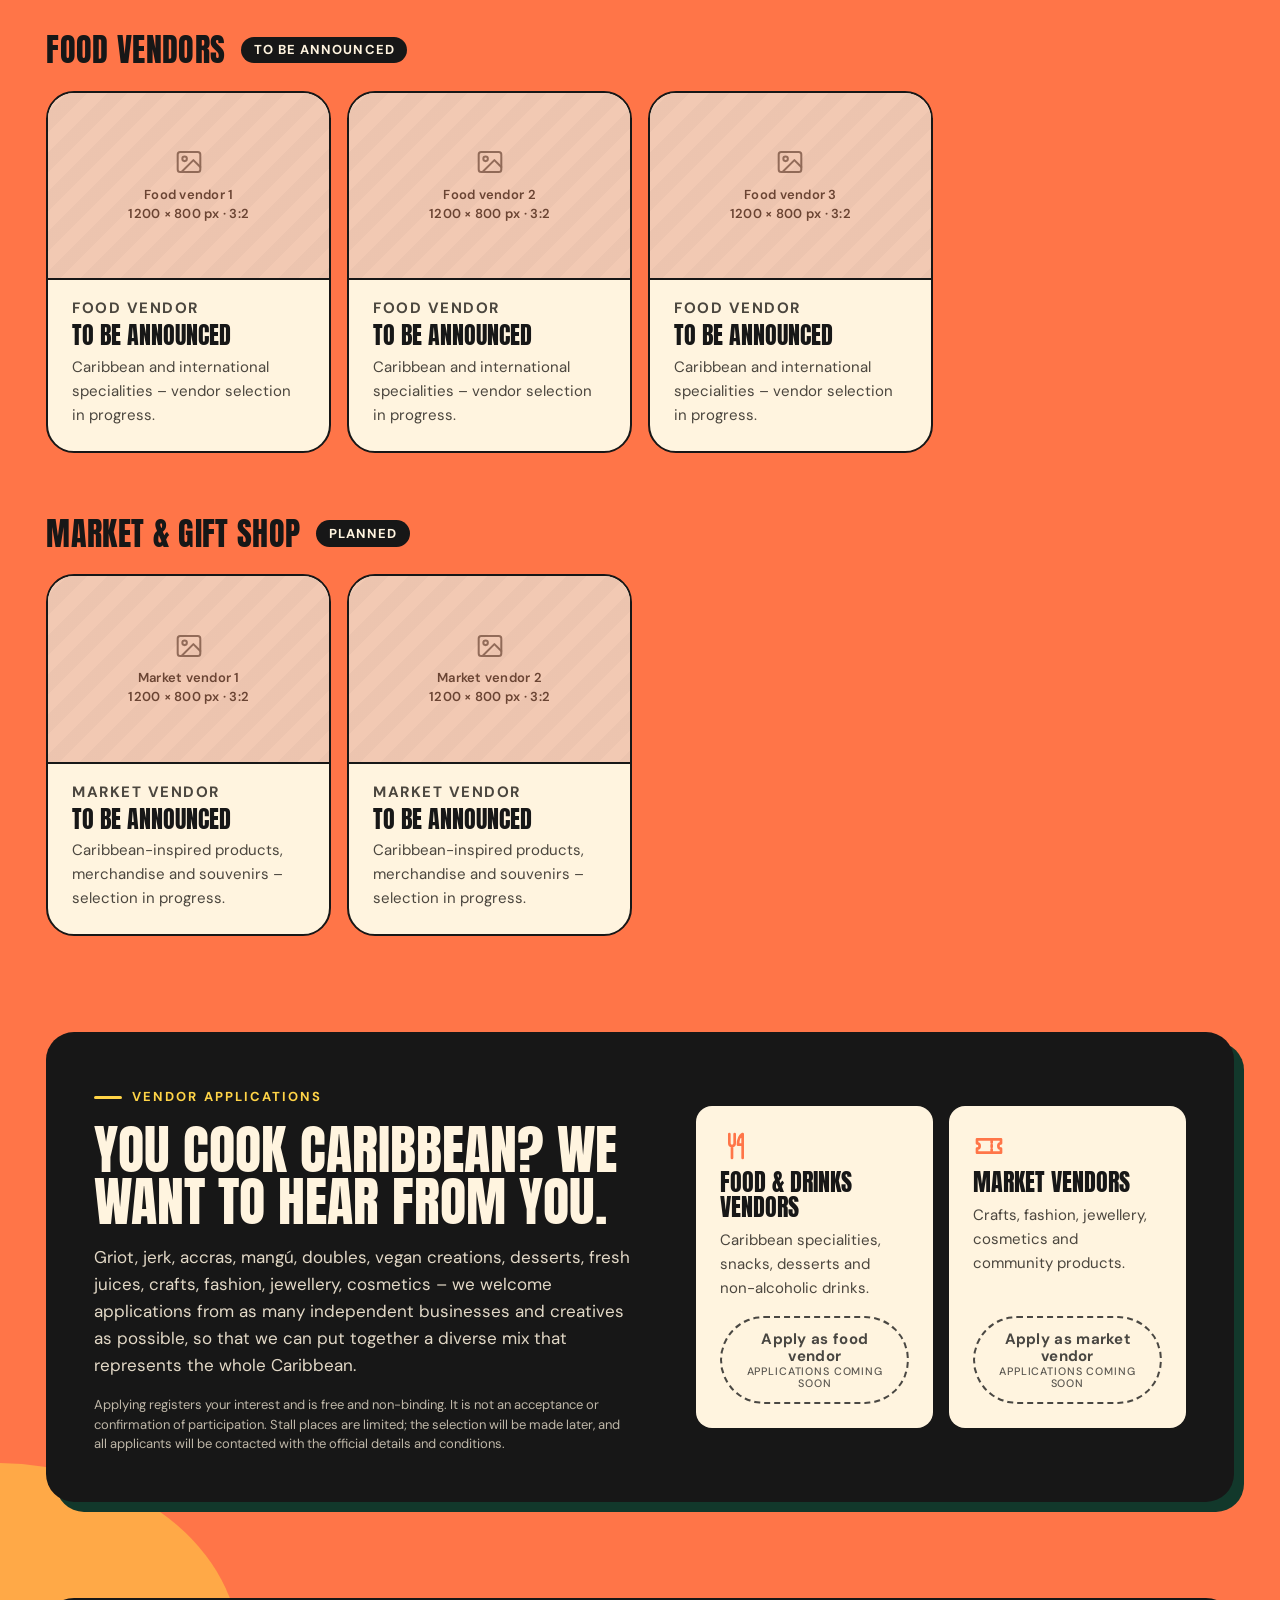
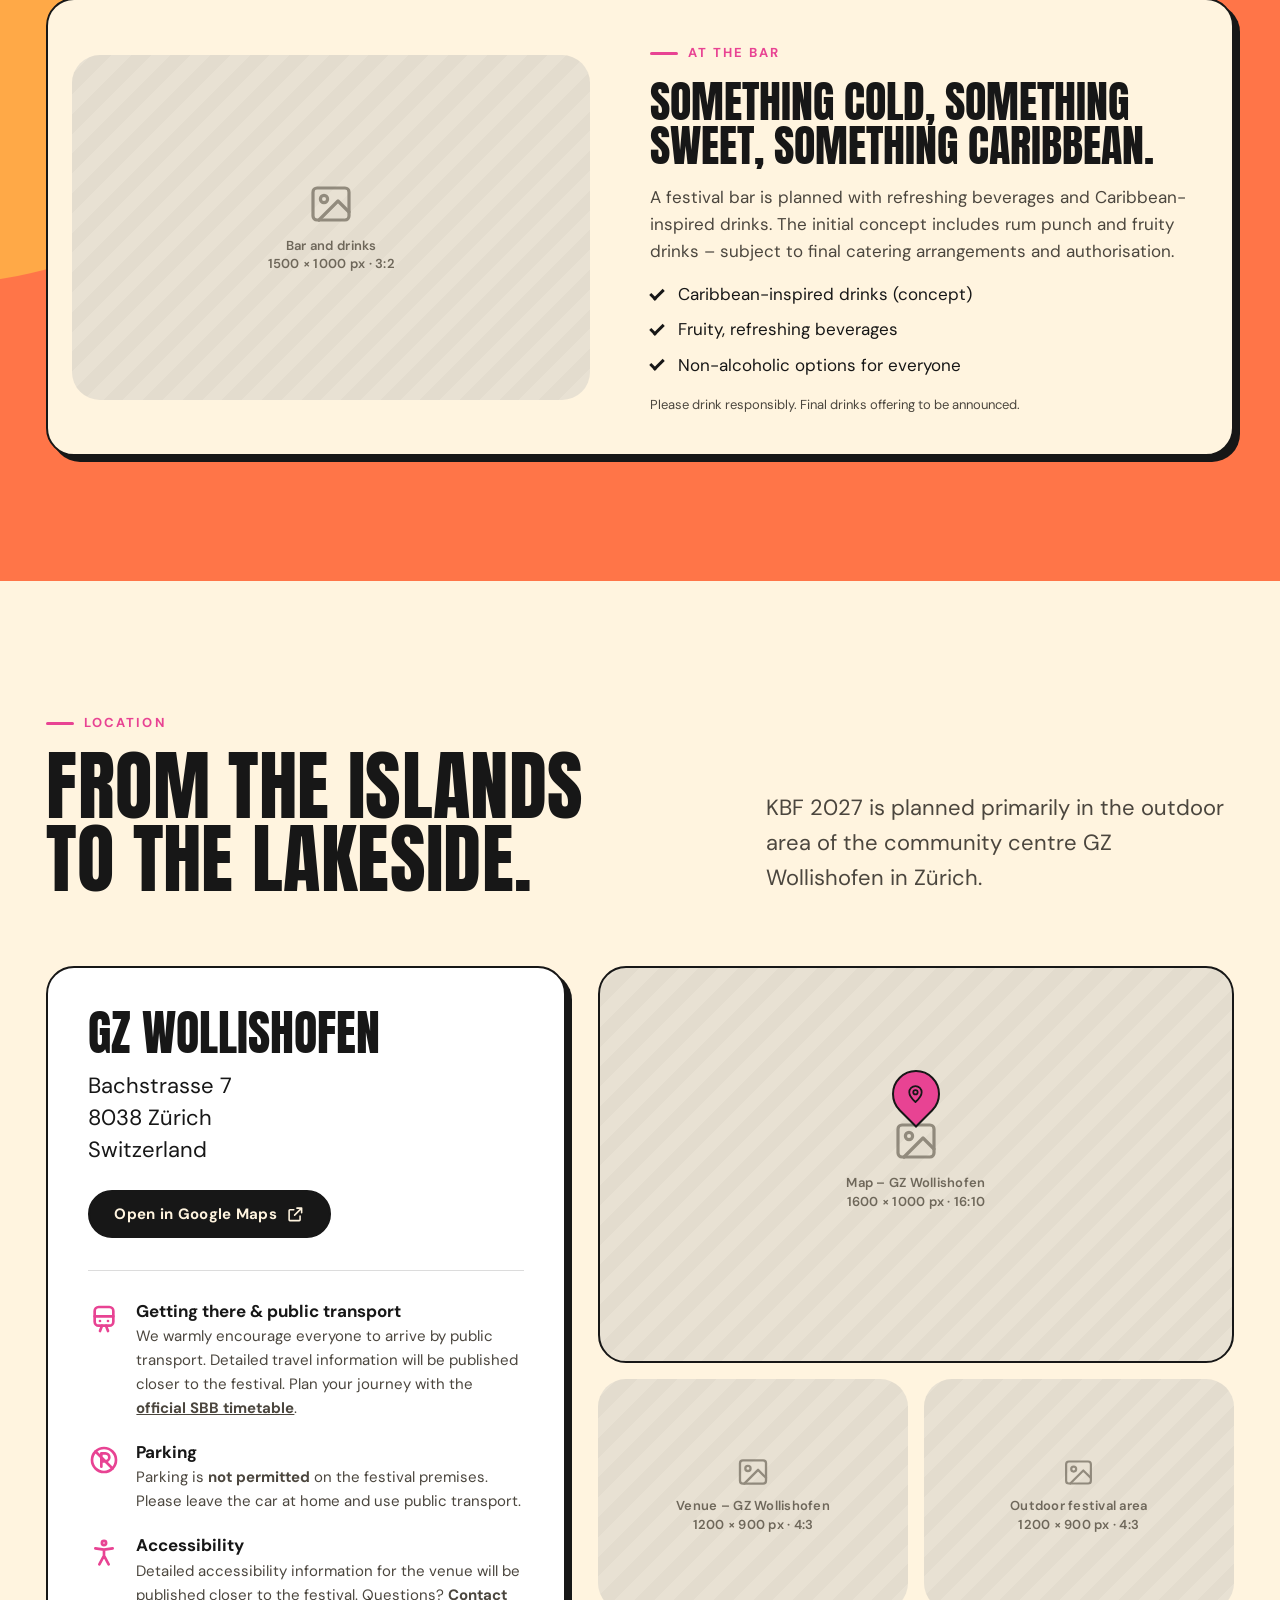
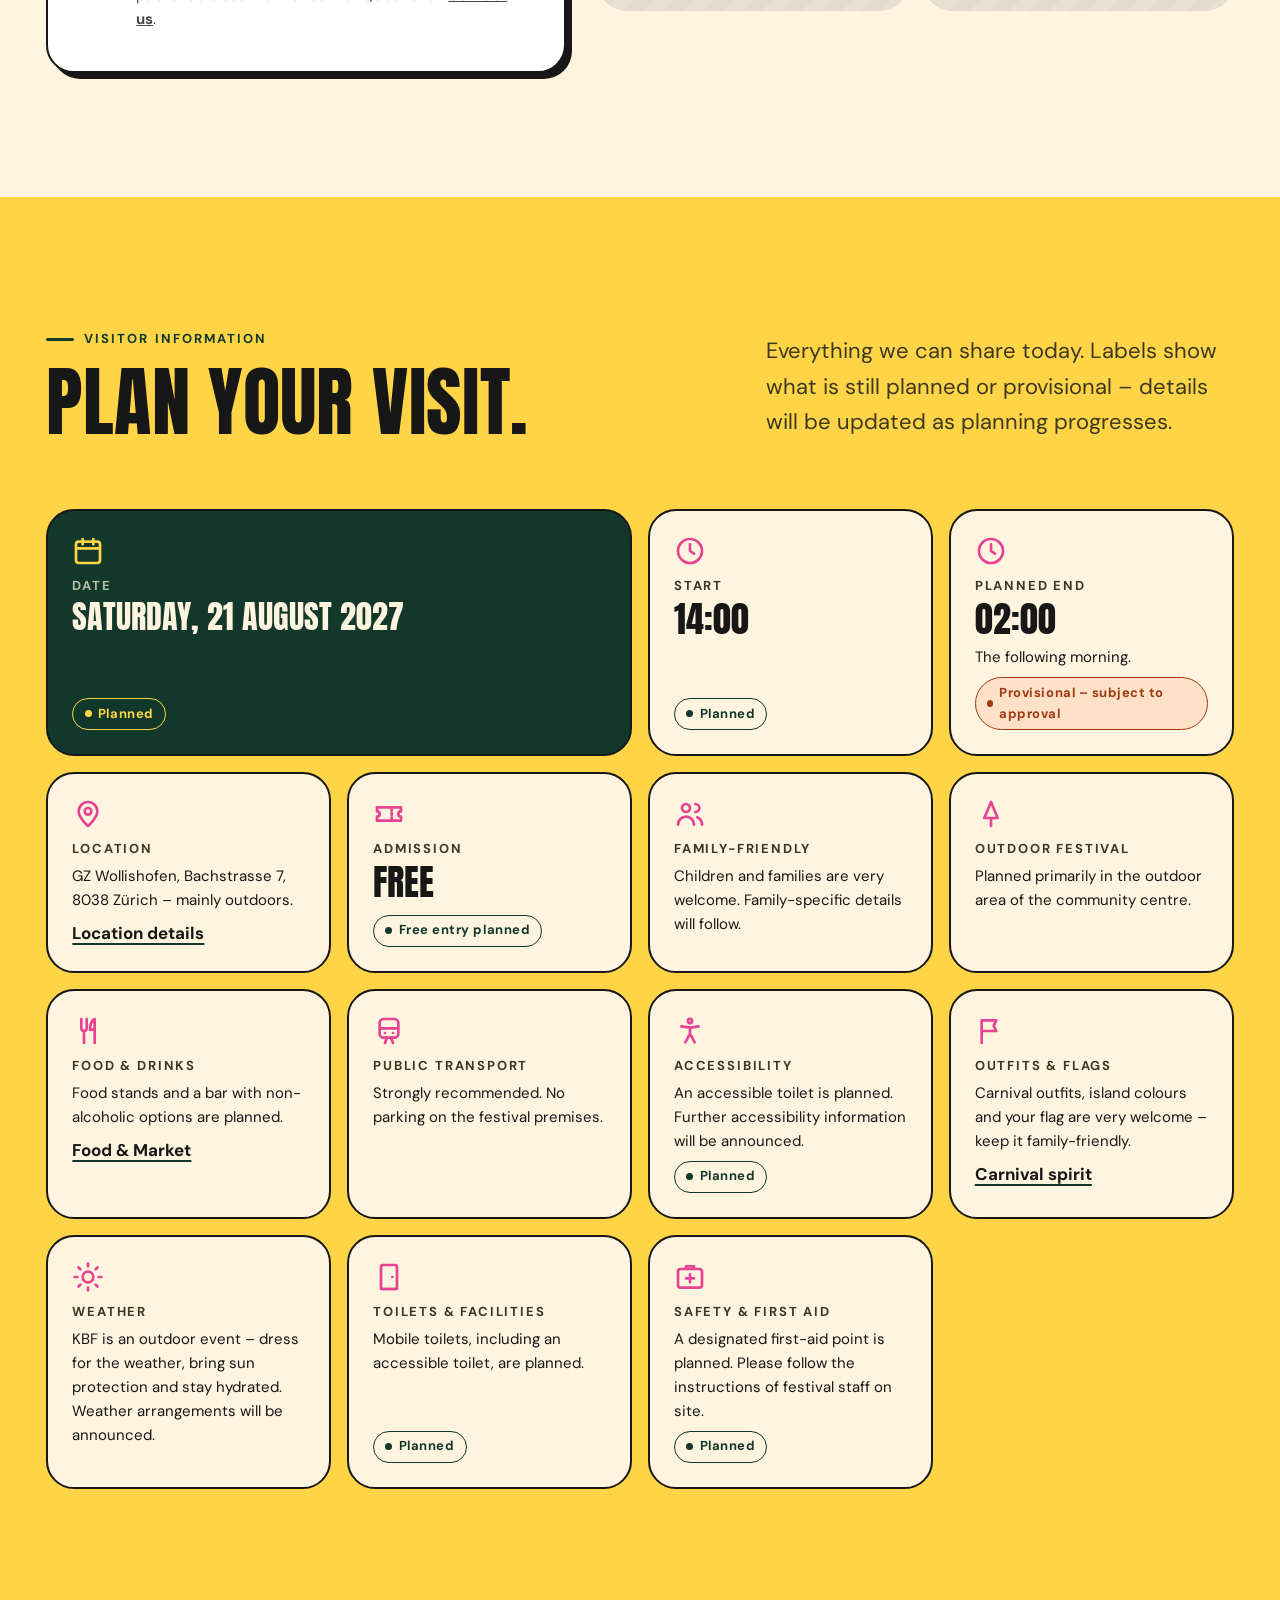
==== commit d2dd6b6a: "Add first illustrative carnival photos (Unsplash) with credits - "Dress the part" (Carnival Spirit):" ====
--- a/index.html
+++ b/index.html
@@ -370,7 +370,11 @@
           </article>
 
           <article class="exp-card reveal" style="--accent: var(--c-teal)">
-            <div class="media" style="--ratio: 4 / 3" data-ph="Caribbean culture" data-size="1200 × 900 px · 4:3" role="img" aria-label="Image placeholder: Caribbean culture"></div>
+            <!-- Illustrative stock photo (Unsplash License) – not taken at KBF -->
+            <div class="media" style="--ratio: 4 / 3">
+              <img src="https://images.unsplash.com/photo-1659700570209-6446cca08ad8?w=1200&amp;q=75&amp;auto=format&amp;fit=crop" alt="Carnival dancers in large red, pink and yellow feathered costumes" loading="lazy" decoding="async" width="1200" height="900">
+              <a class="media__credit" href="https://unsplash.com/@venusmajor?utm_source=kreyol_bashment&amp;utm_medium=referral" target="_blank" rel="noopener">Photo: Venus Major / Unsplash</a>
+            </div>
             <div class="exp-card__body">
               <span class="exp-card__num">04</span>
               <h3 class="exp-card__title"><svg class="icon" aria-hidden="true"><use href="#i-globe"/></svg>Culture</h3>
@@ -457,7 +461,11 @@
 
         <div class="carnival__grid">
           <article class="carnival-card carnival-card--outfit reveal">
-            <div class="media" style="--ratio: 4 / 5" data-ph="Carnival outfit" data-size="1200 × 1500 px · 4:5" role="img" aria-label="Image placeholder: carnival outfit"></div>
+            <!-- Illustrative stock photo (Unsplash License) – not taken at KBF -->
+            <div class="media" style="--ratio: 4 / 5">
+              <img src="https://images.unsplash.com/photo-1659895416894-6c5ab7fd597c?w=1000&amp;q=75&amp;auto=format&amp;fit=crop" alt="Woman in a glowing green feathered carnival costume at a night parade" loading="lazy" decoding="async" width="1000" height="1250" style="object-position: 50% 30%">
+              <a class="media__credit" href="https://unsplash.com/@jsrm99?utm_source=kreyol_bashment&amp;utm_medium=referral" target="_blank" rel="noopener">Photo: Juup Schram / Unsplash</a>
+            </div>
             <div class="carnival-card__body">
               <h3><svg class="icon" aria-hidden="true"><use href="#i-sparkle"/></svg>Dress the part</h3>
               <p>Carnival costumes, sequins and feathers, madras and headwraps, matching crew looks or simply your coolest island fit – the more colour, the better.</p>
--- a/assets/css/main.css
+++ b/assets/css/main.css
@@ -1413,3 +1413,13 @@
 .calypso__future-label { font-size: var(--fs-xs); font-weight: 700; letter-spacing: .14em; text-transform: uppercase; color: var(--c-teal); margin-bottom: .4rem; }
 .calypso__future-text { font-weight: 500; }
 .calypso__future .hashtag { color: var(--c-yellow); }
+
+/* Photo credit overlay (for stock / third-party photos) */
+.media__credit {
+  position: absolute; right: .5rem; bottom: .5rem; z-index: 2;
+  padding: .2rem .55rem; border-radius: var(--r-pill);
+  background: rgba(23,23,23,.72); color: #fff;
+  font-size: 11px; font-weight: 500; line-height: 1.4; text-decoration: none;
+  -webkit-backdrop-filter: blur(4px); backdrop-filter: blur(4px);
+}
+.media__credit:hover, .media__credit:focus-visible { background: var(--c-ink); text-decoration: underline; }
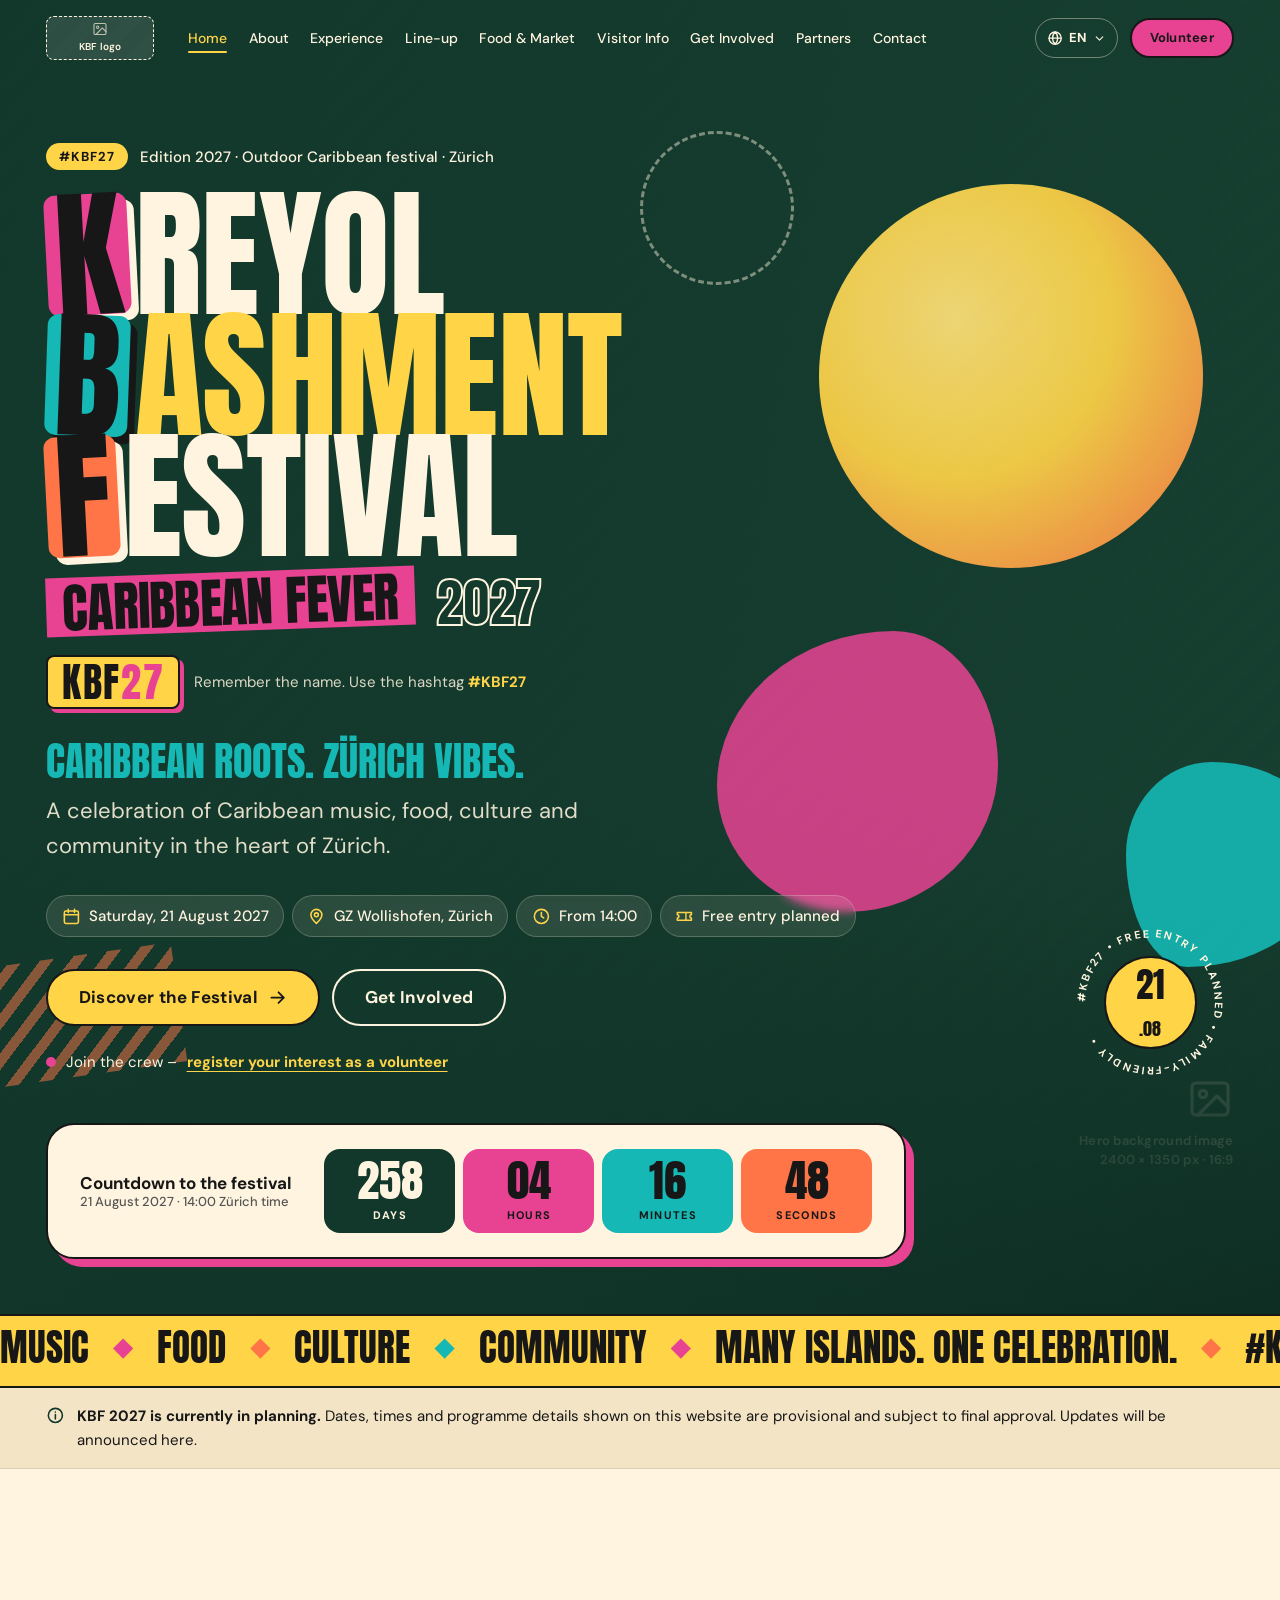
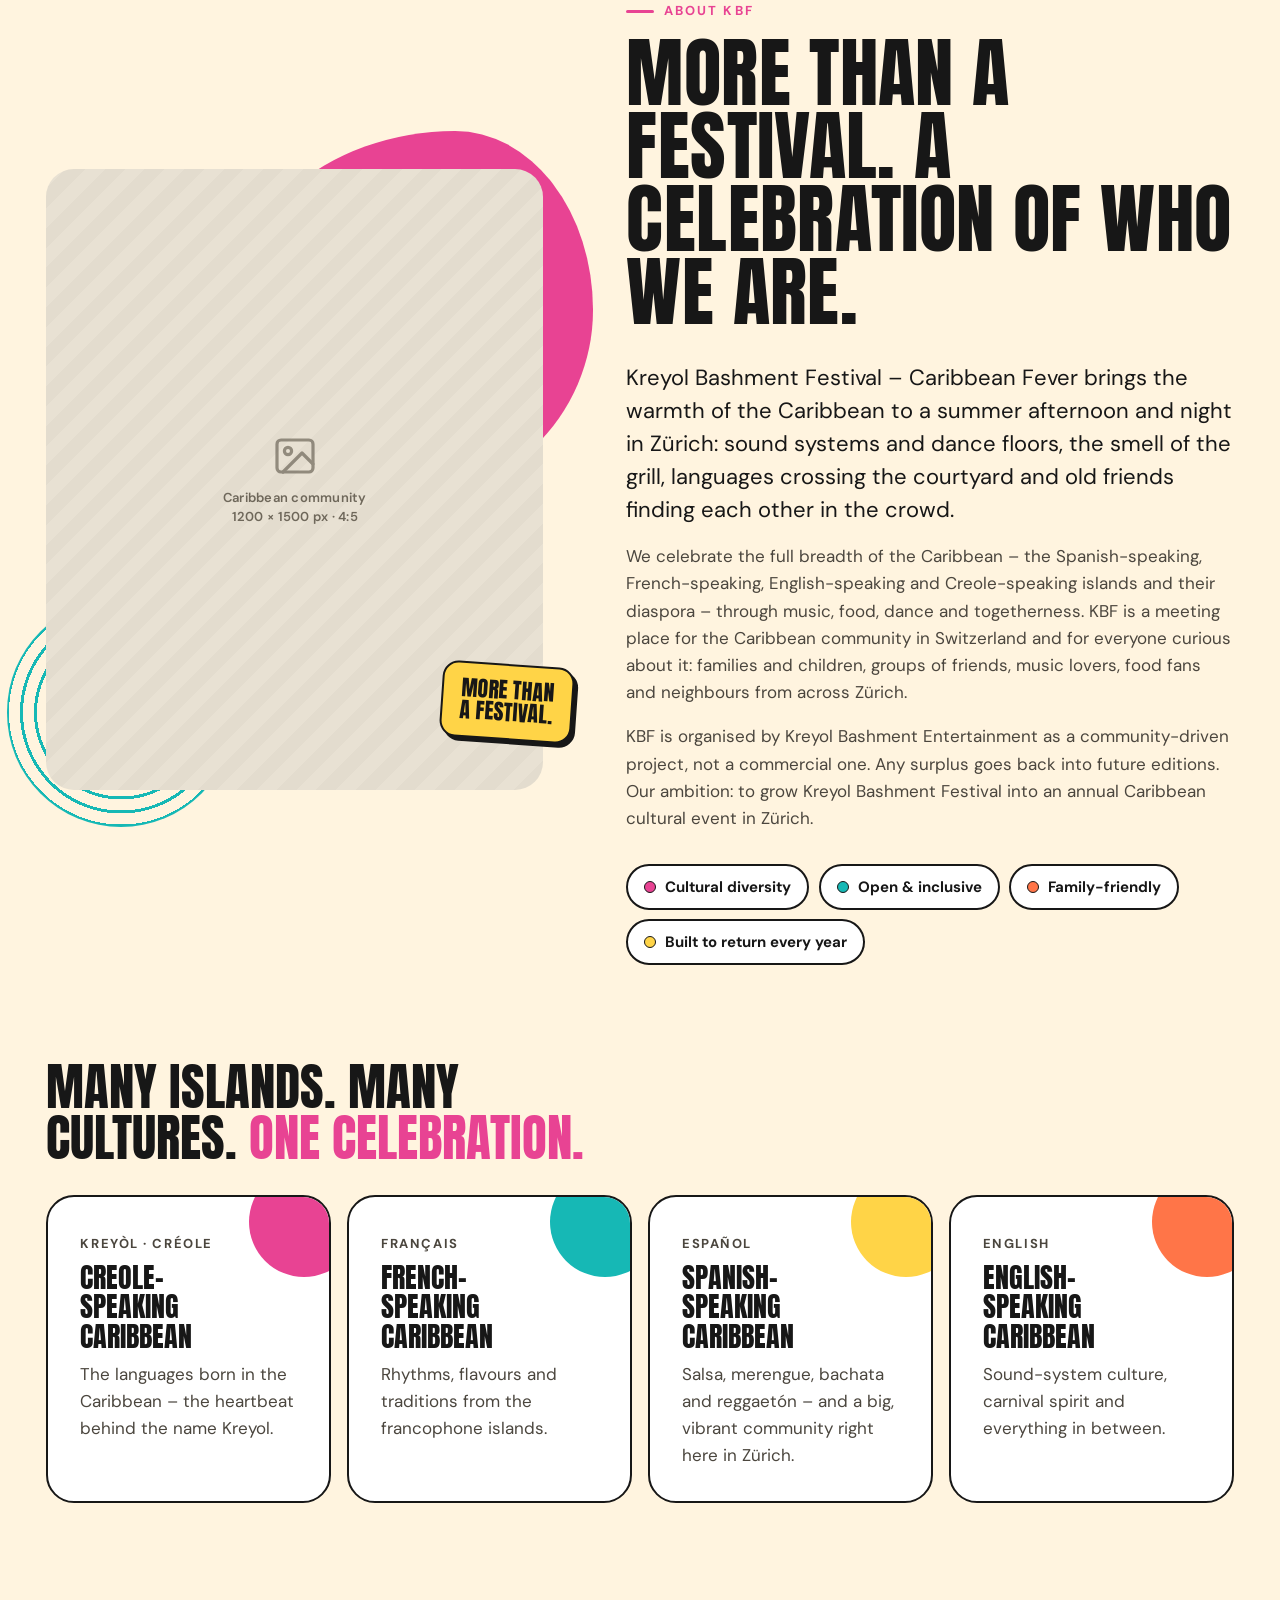
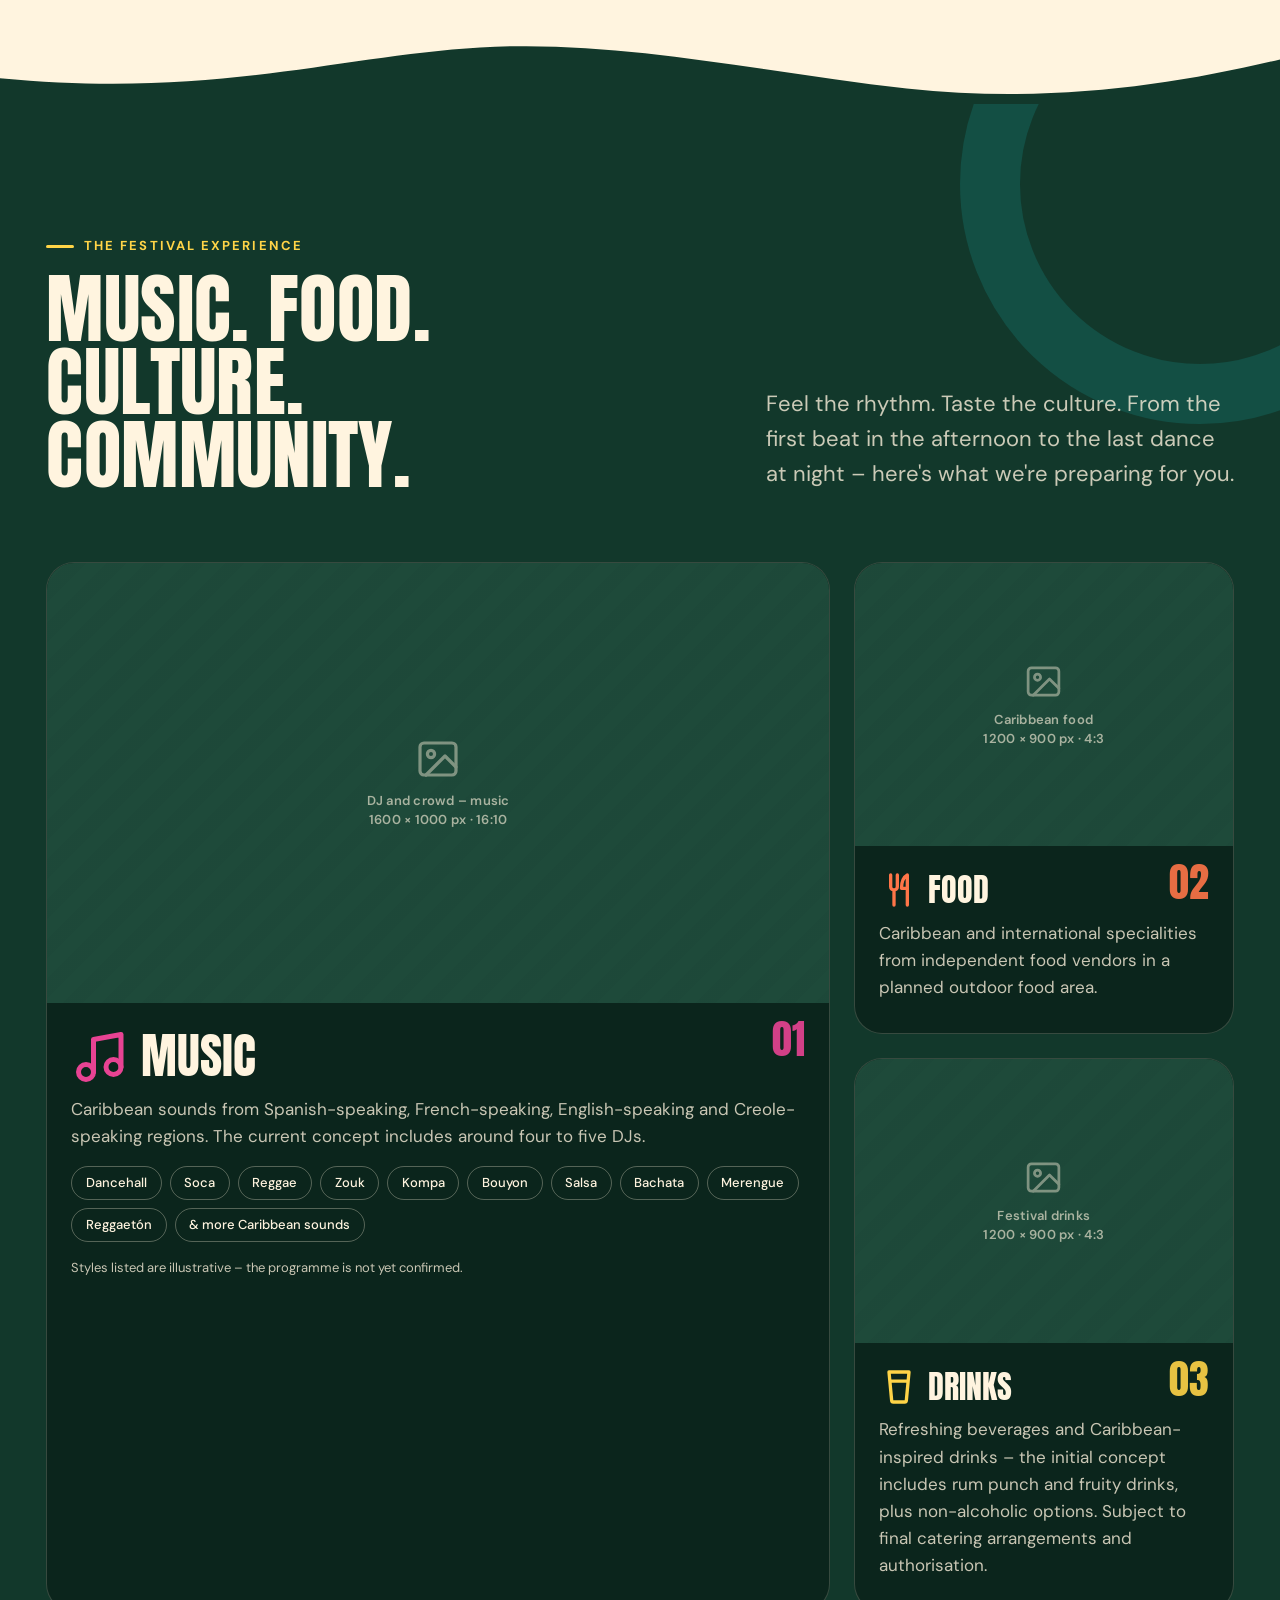
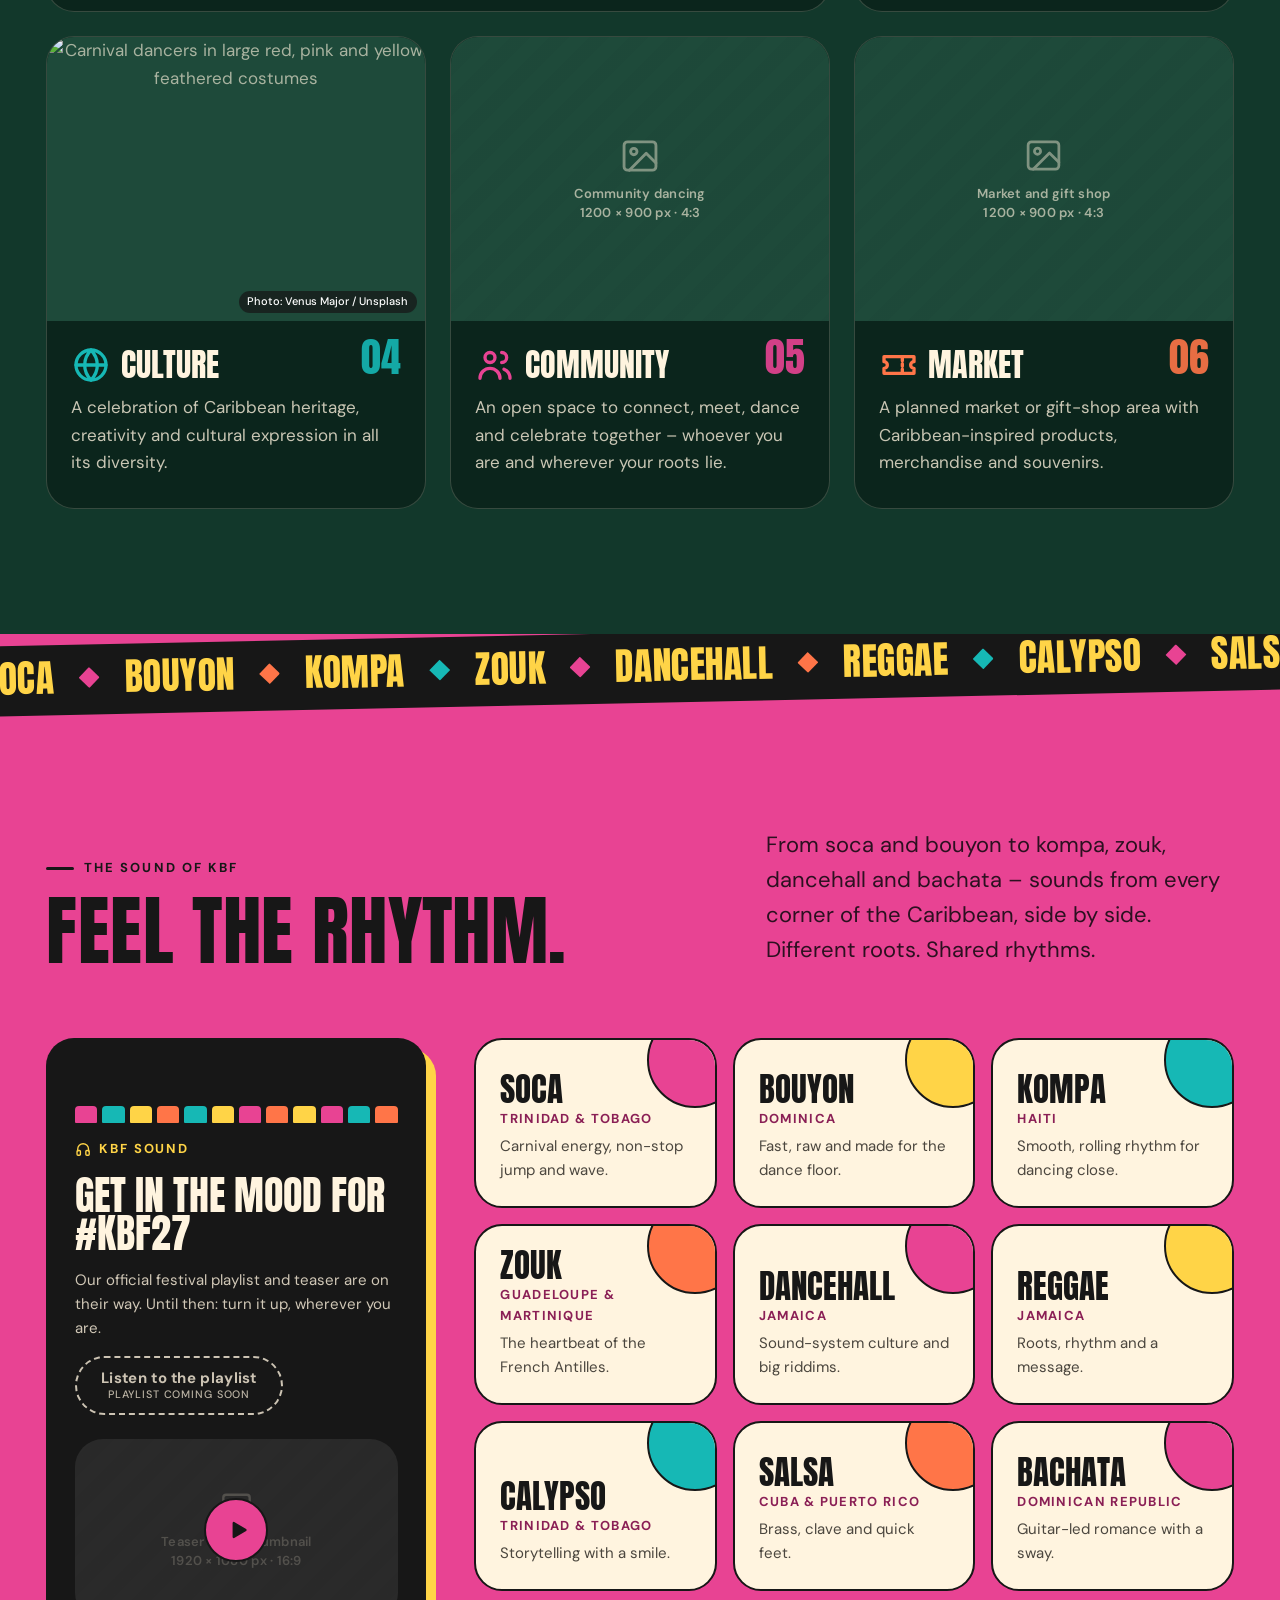
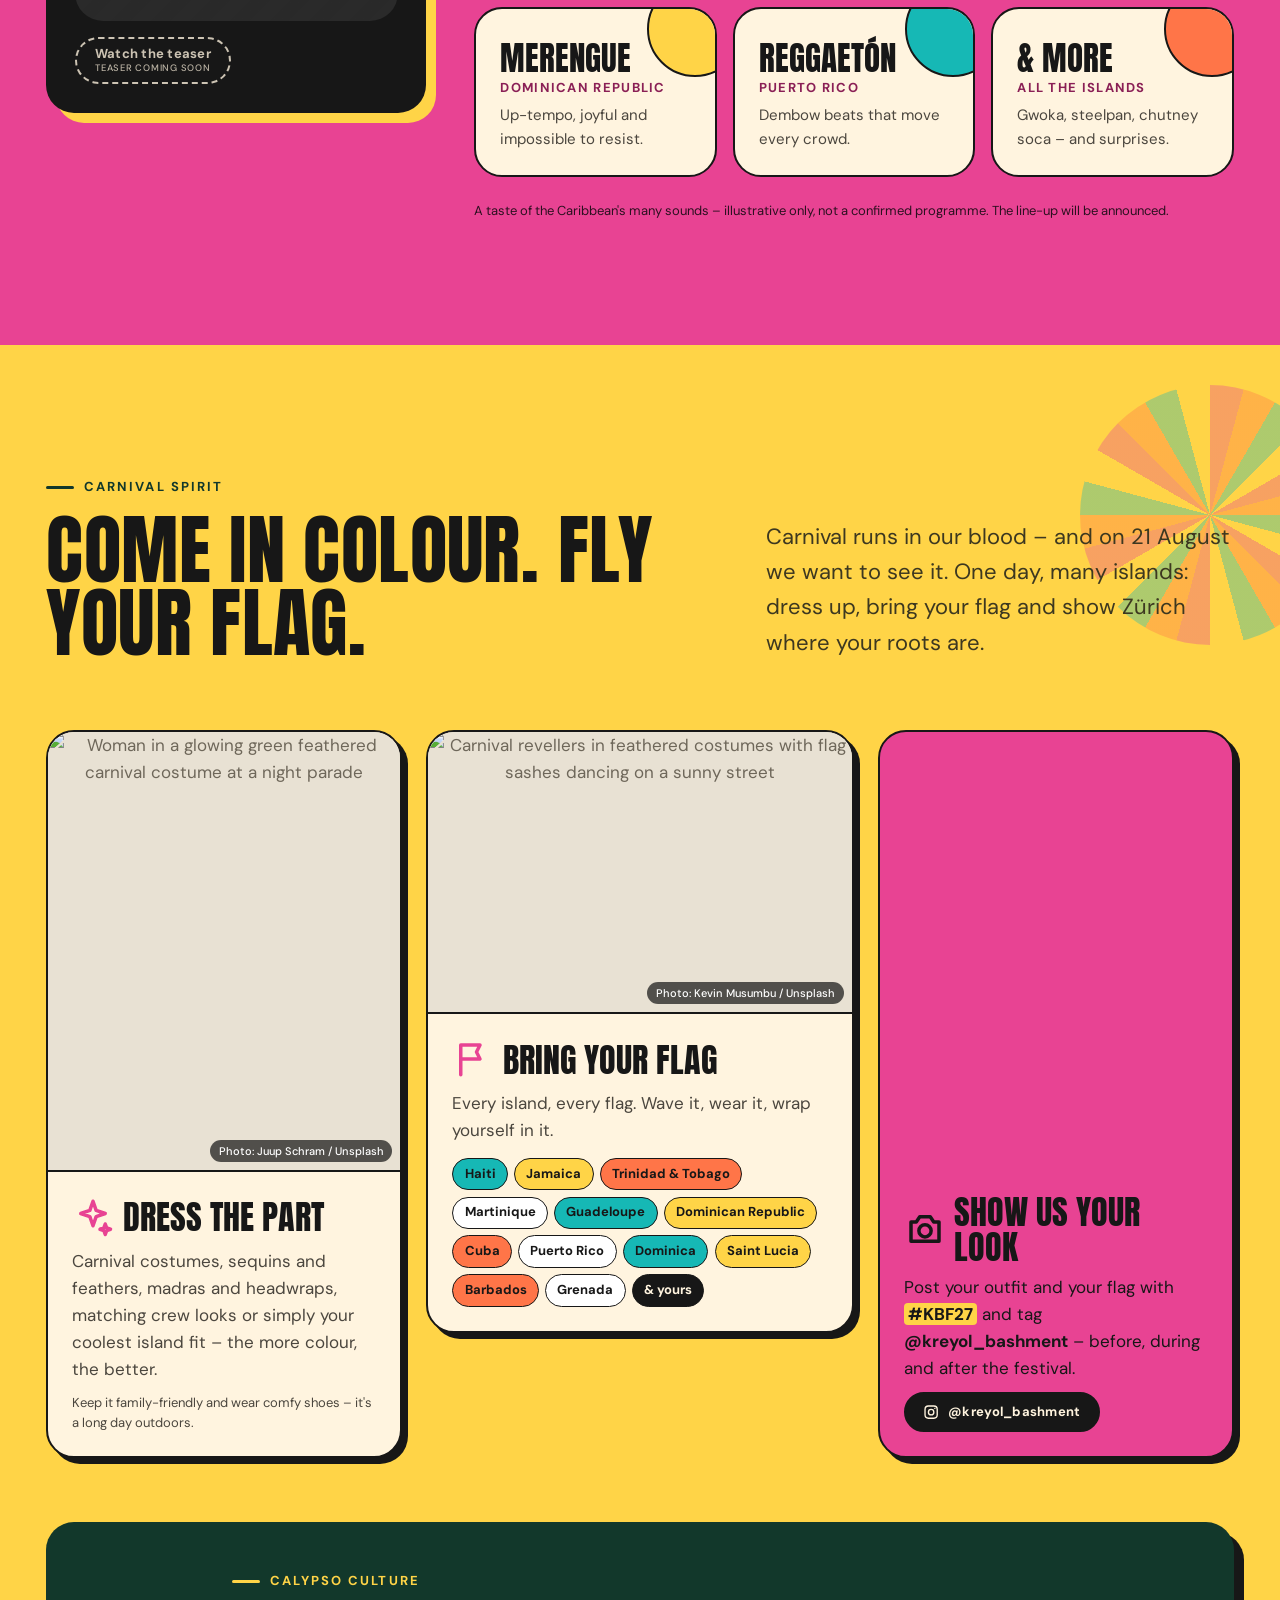
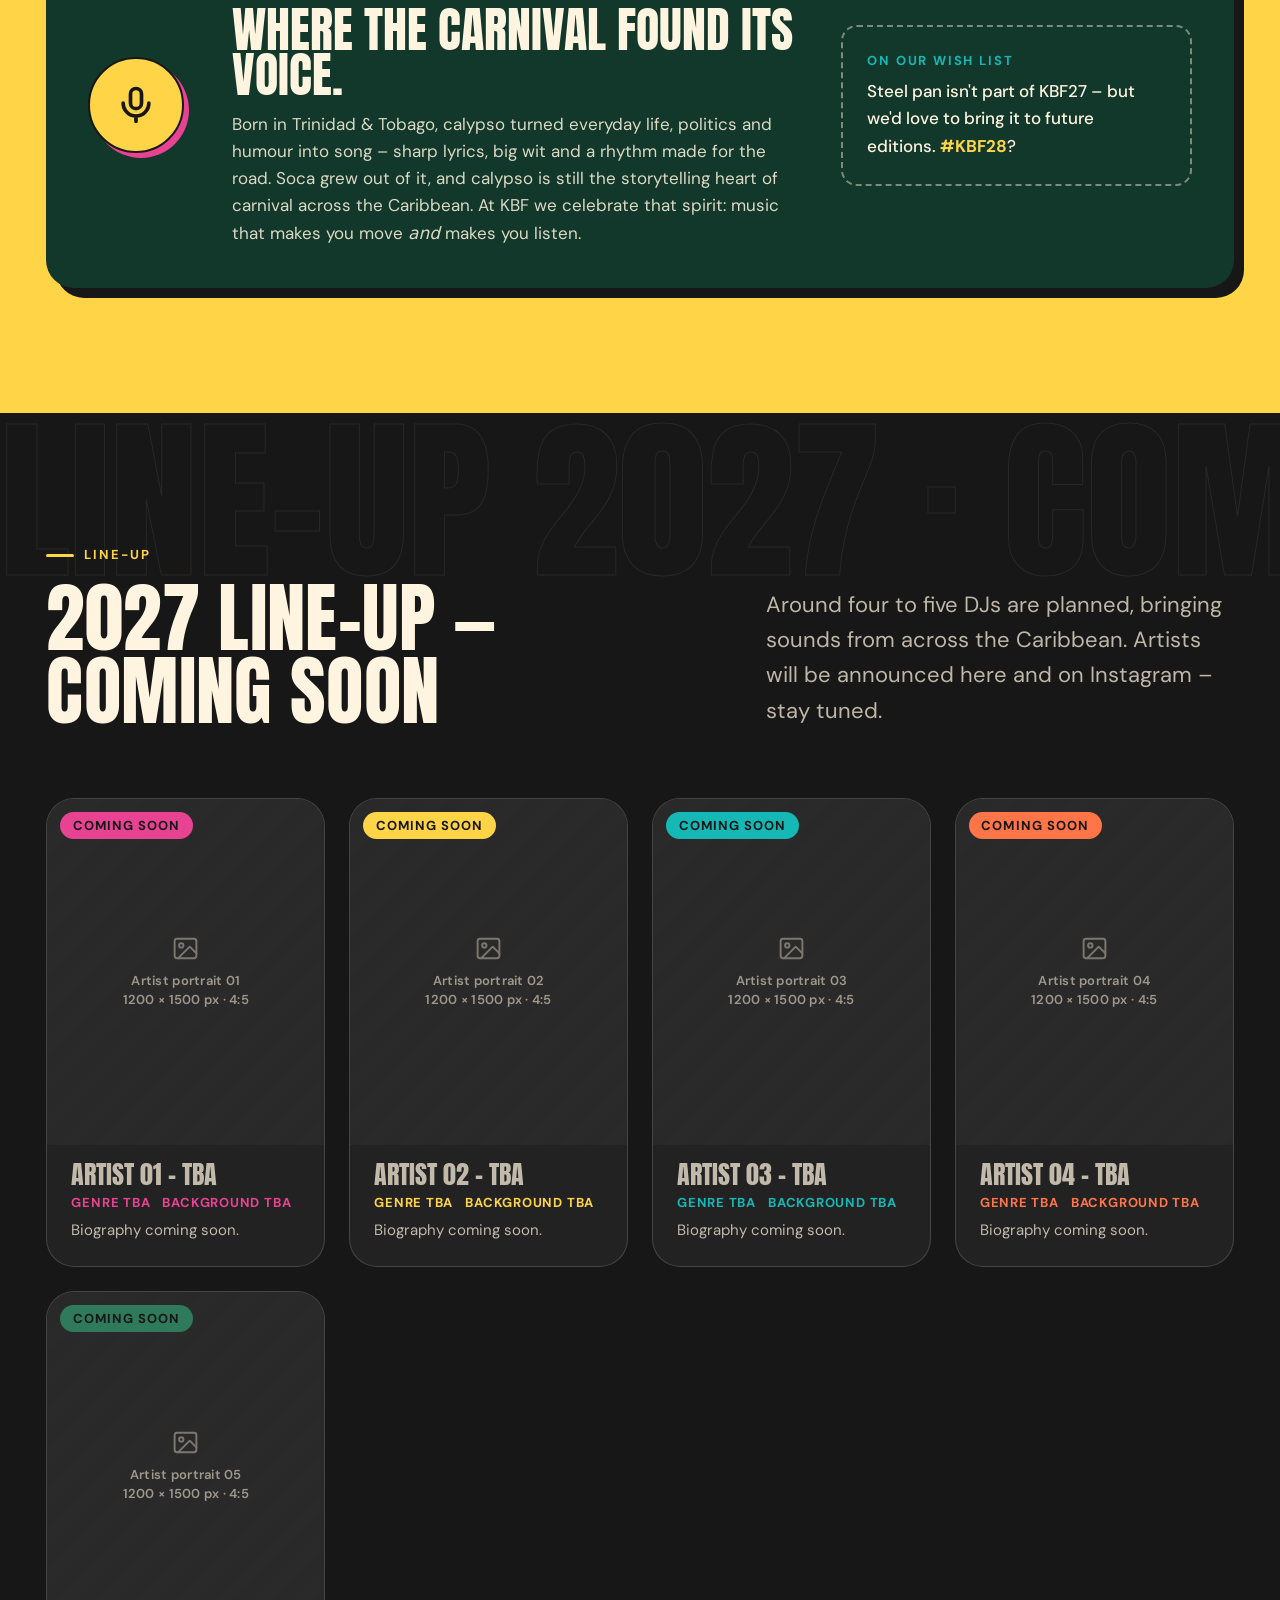
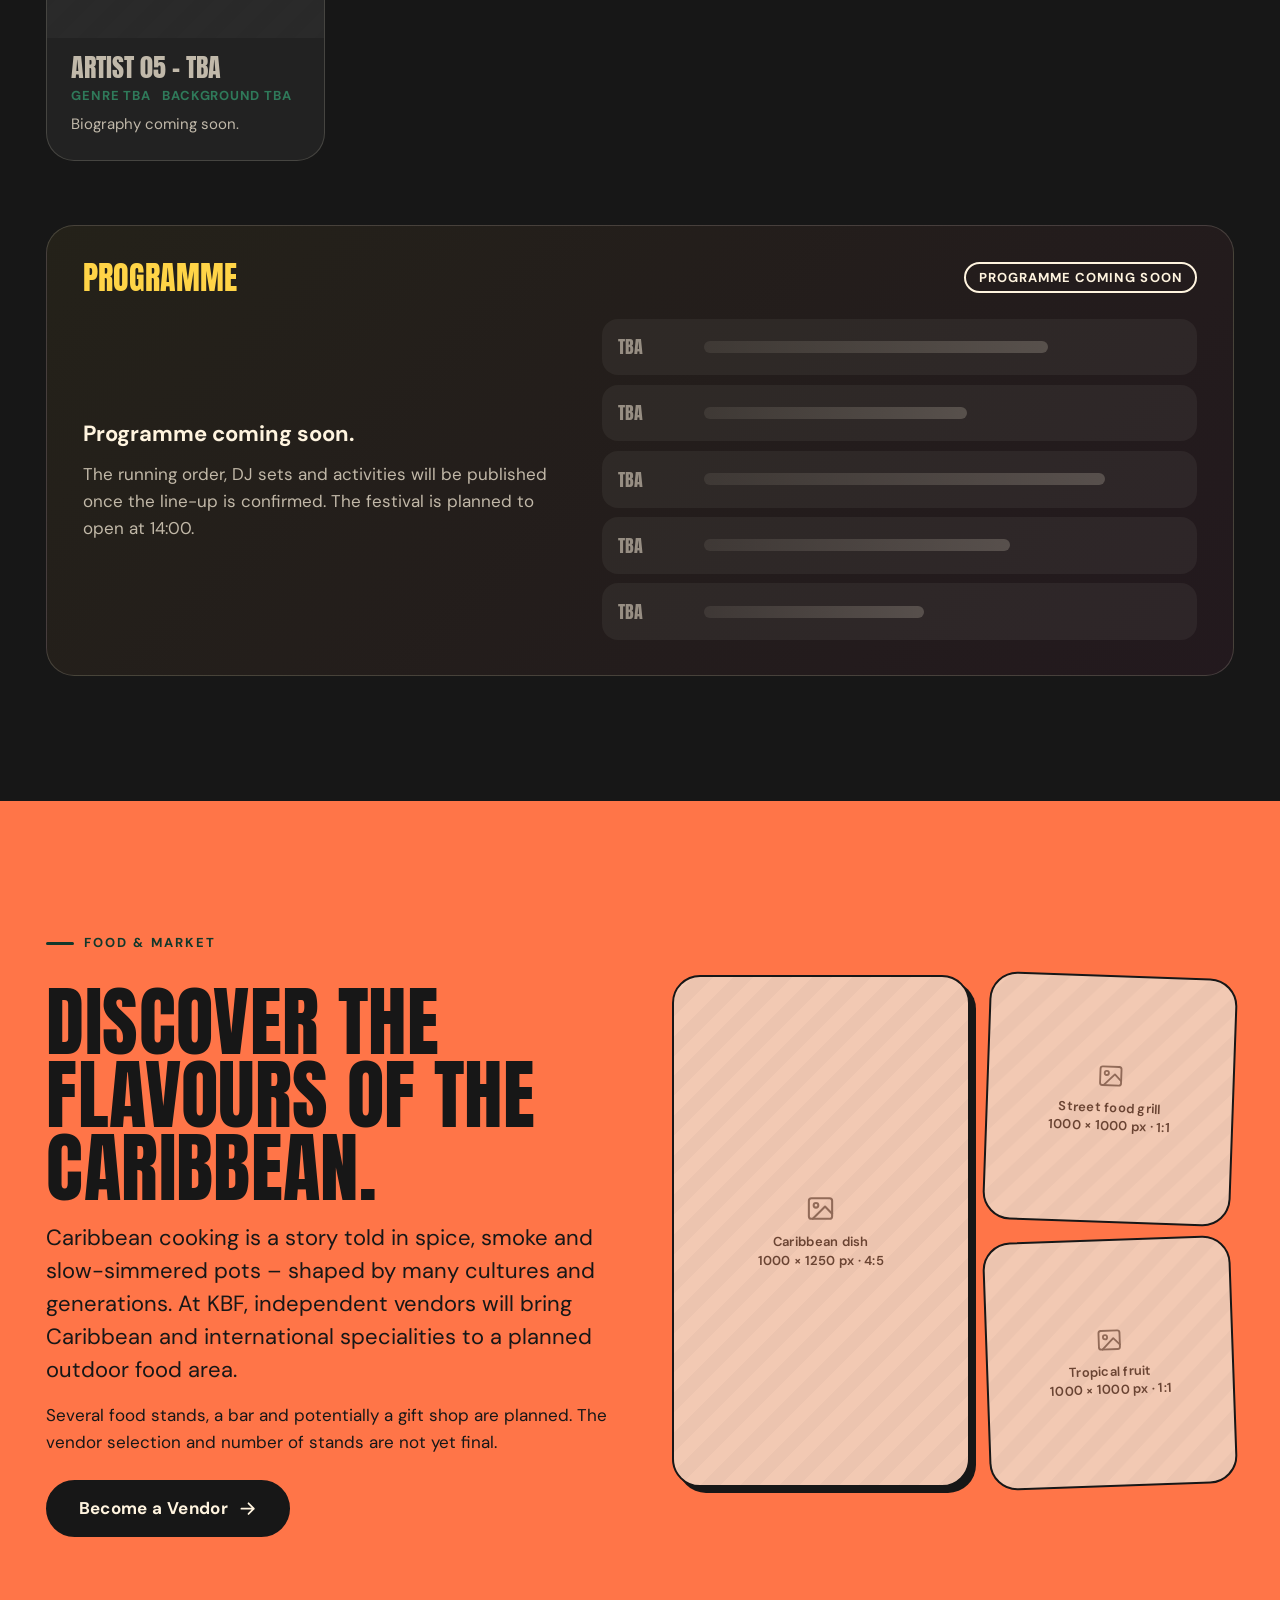
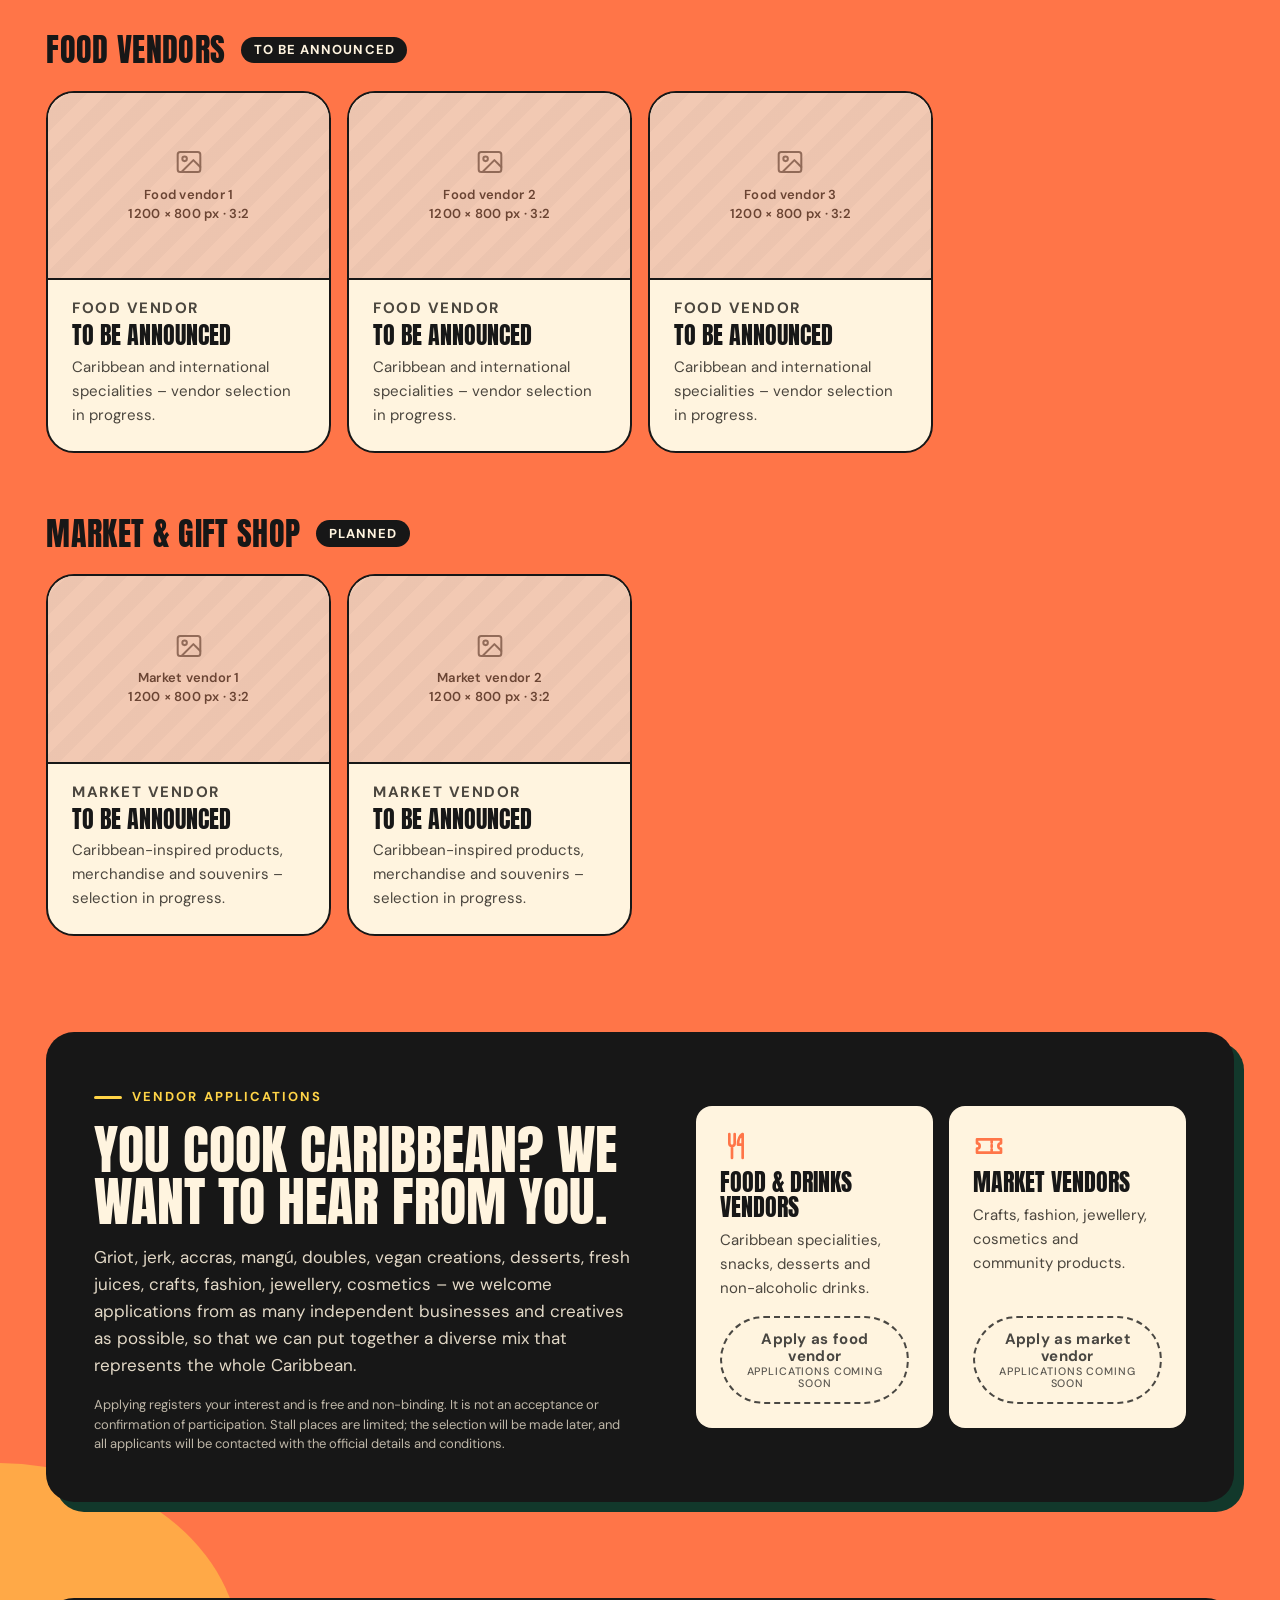
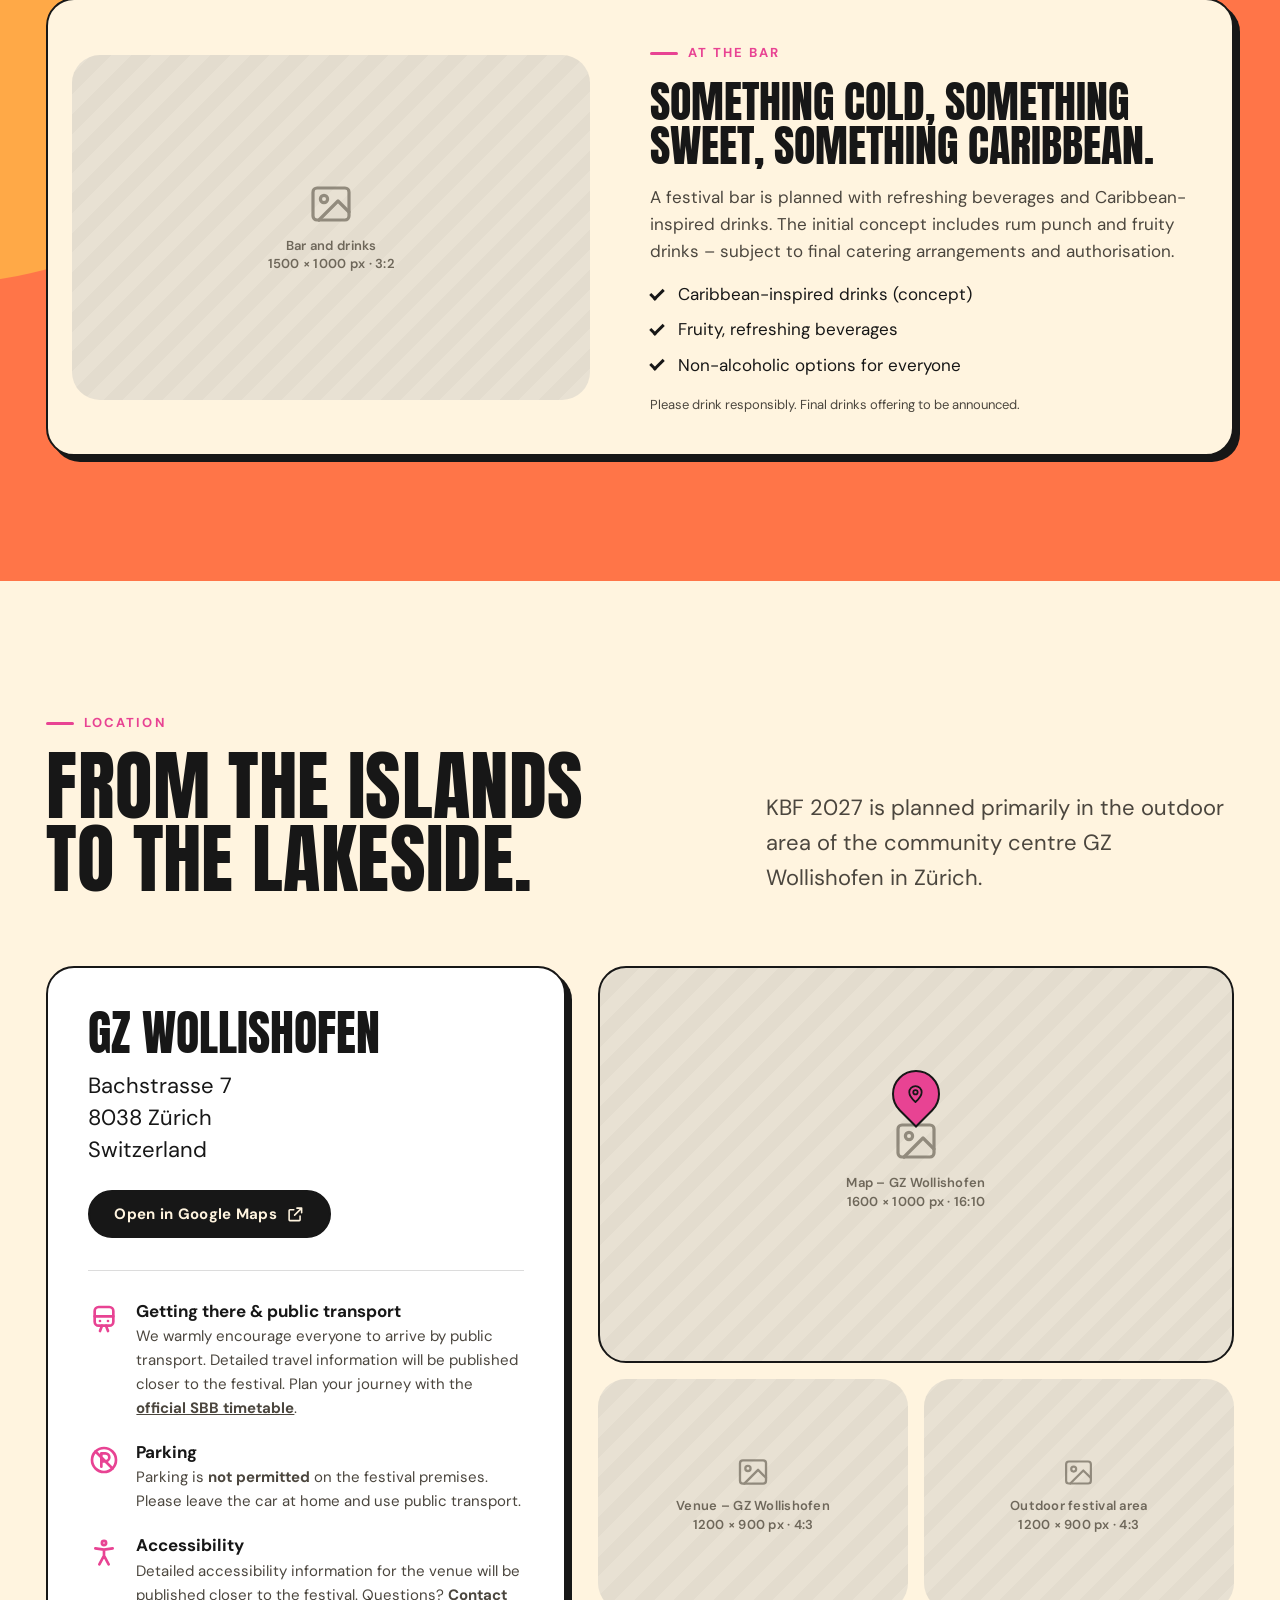
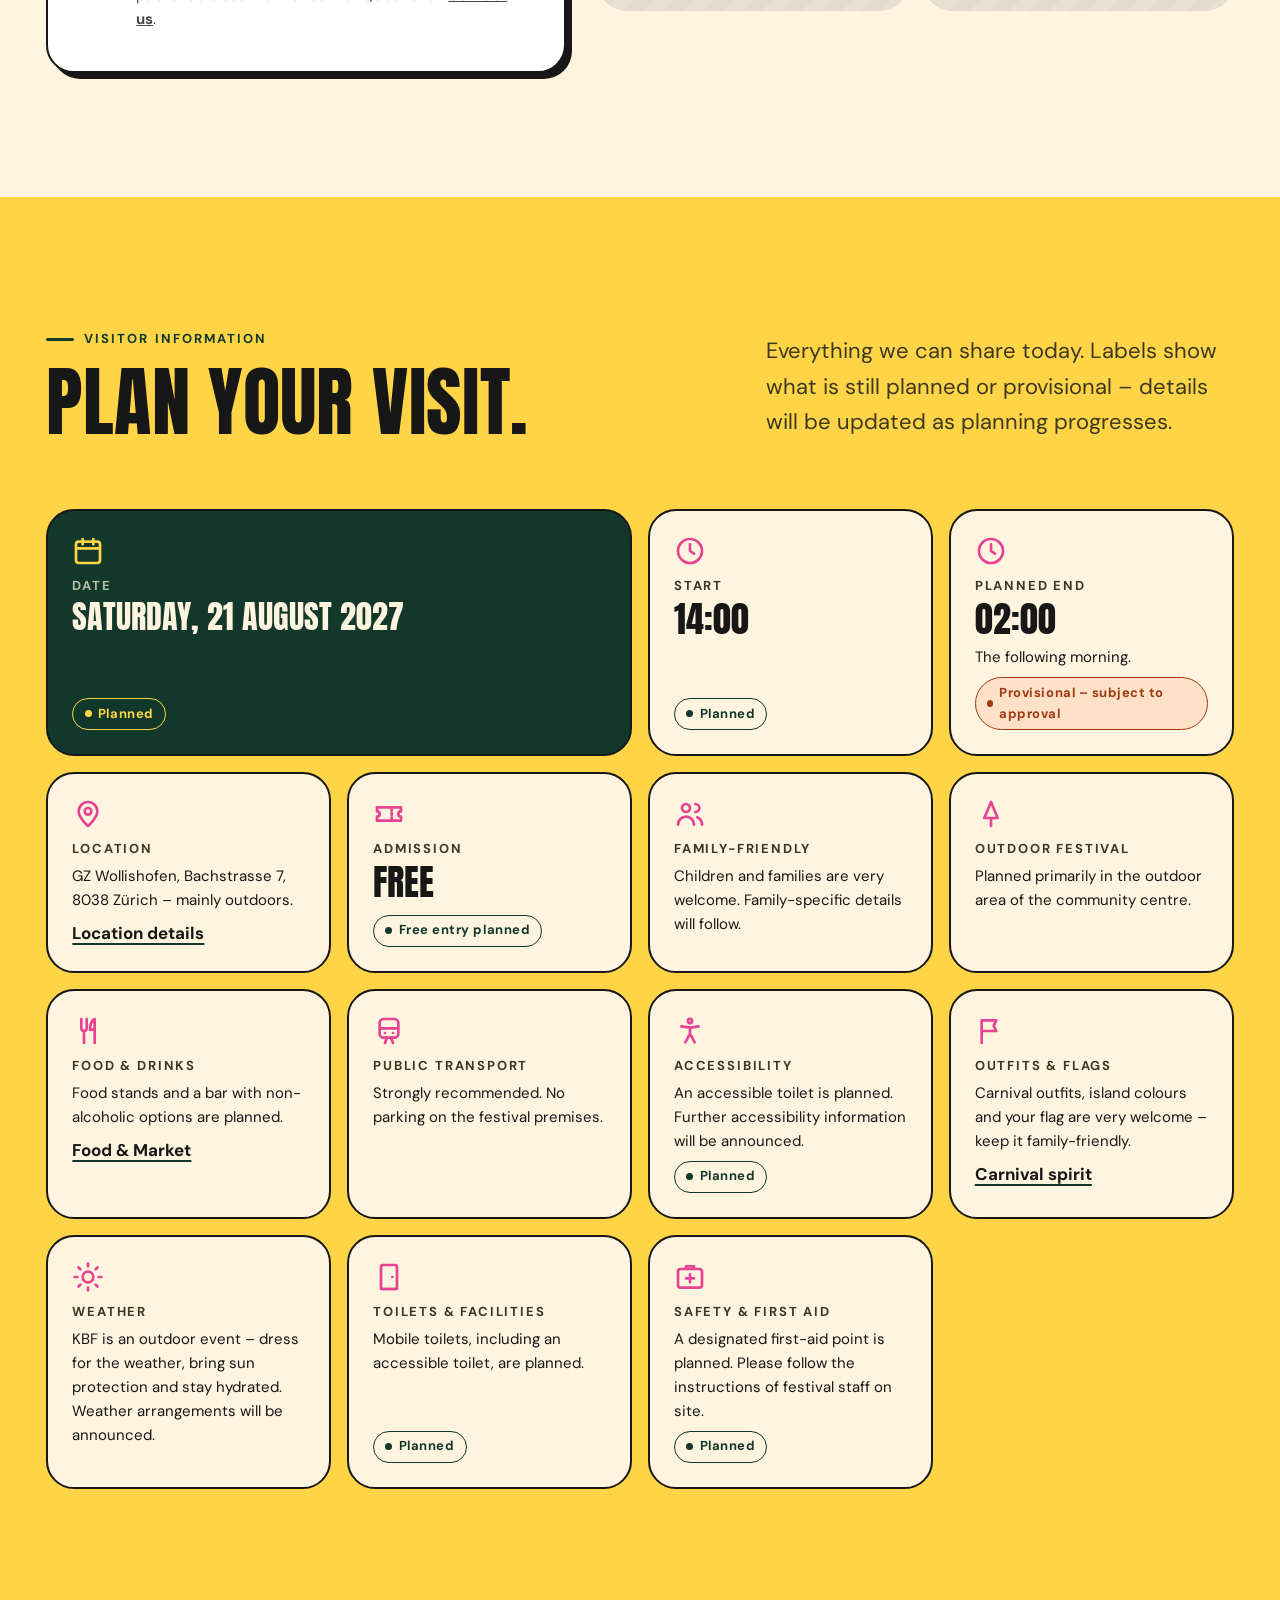
==== commit dcdc7bf0: "Add flags photo to "Bring your flag" card (Unsplash, Kevin Musumbu) Co-Authored-By: Claude Opus 5.5 " ====
--- a/index.html
+++ b/index.html
@@ -474,7 +474,11 @@
           </article>
 
           <article class="carnival-card carnival-card--flag reveal">
-            <div class="media" style="--ratio: 3 / 2" data-ph="Flags in the crowd" data-size="1500 × 1000 px · 3:2" role="img" aria-label="Image placeholder: flags in the crowd"></div>
+            <!-- Illustrative stock photo (Unsplash License) – not taken at KBF -->
+            <div class="media" style="--ratio: 3 / 2">
+              <img src="https://images.unsplash.com/photo-1788261862149-9021242fd588?w=1500&amp;h=1000&amp;q=75&amp;auto=format&amp;fit=crop&amp;crop=faces" alt="Carnival revellers in feathered costumes with flag sashes dancing on a sunny street" loading="lazy" decoding="async" width="1500" height="1000">
+              <a class="media__credit" href="https://unsplash.com/@musumbukevin?utm_source=kreyol_bashment&amp;utm_medium=referral" target="_blank" rel="noopener">Photo: Kevin Musumbu / Unsplash</a>
+            </div>
             <div class="carnival-card__body">
               <h3><svg class="icon" aria-hidden="true"><use href="#i-flag"/></svg>Bring your flag</h3>
               <p>Every island, every flag. Wave it, wear it, wrap yourself in it.</p>
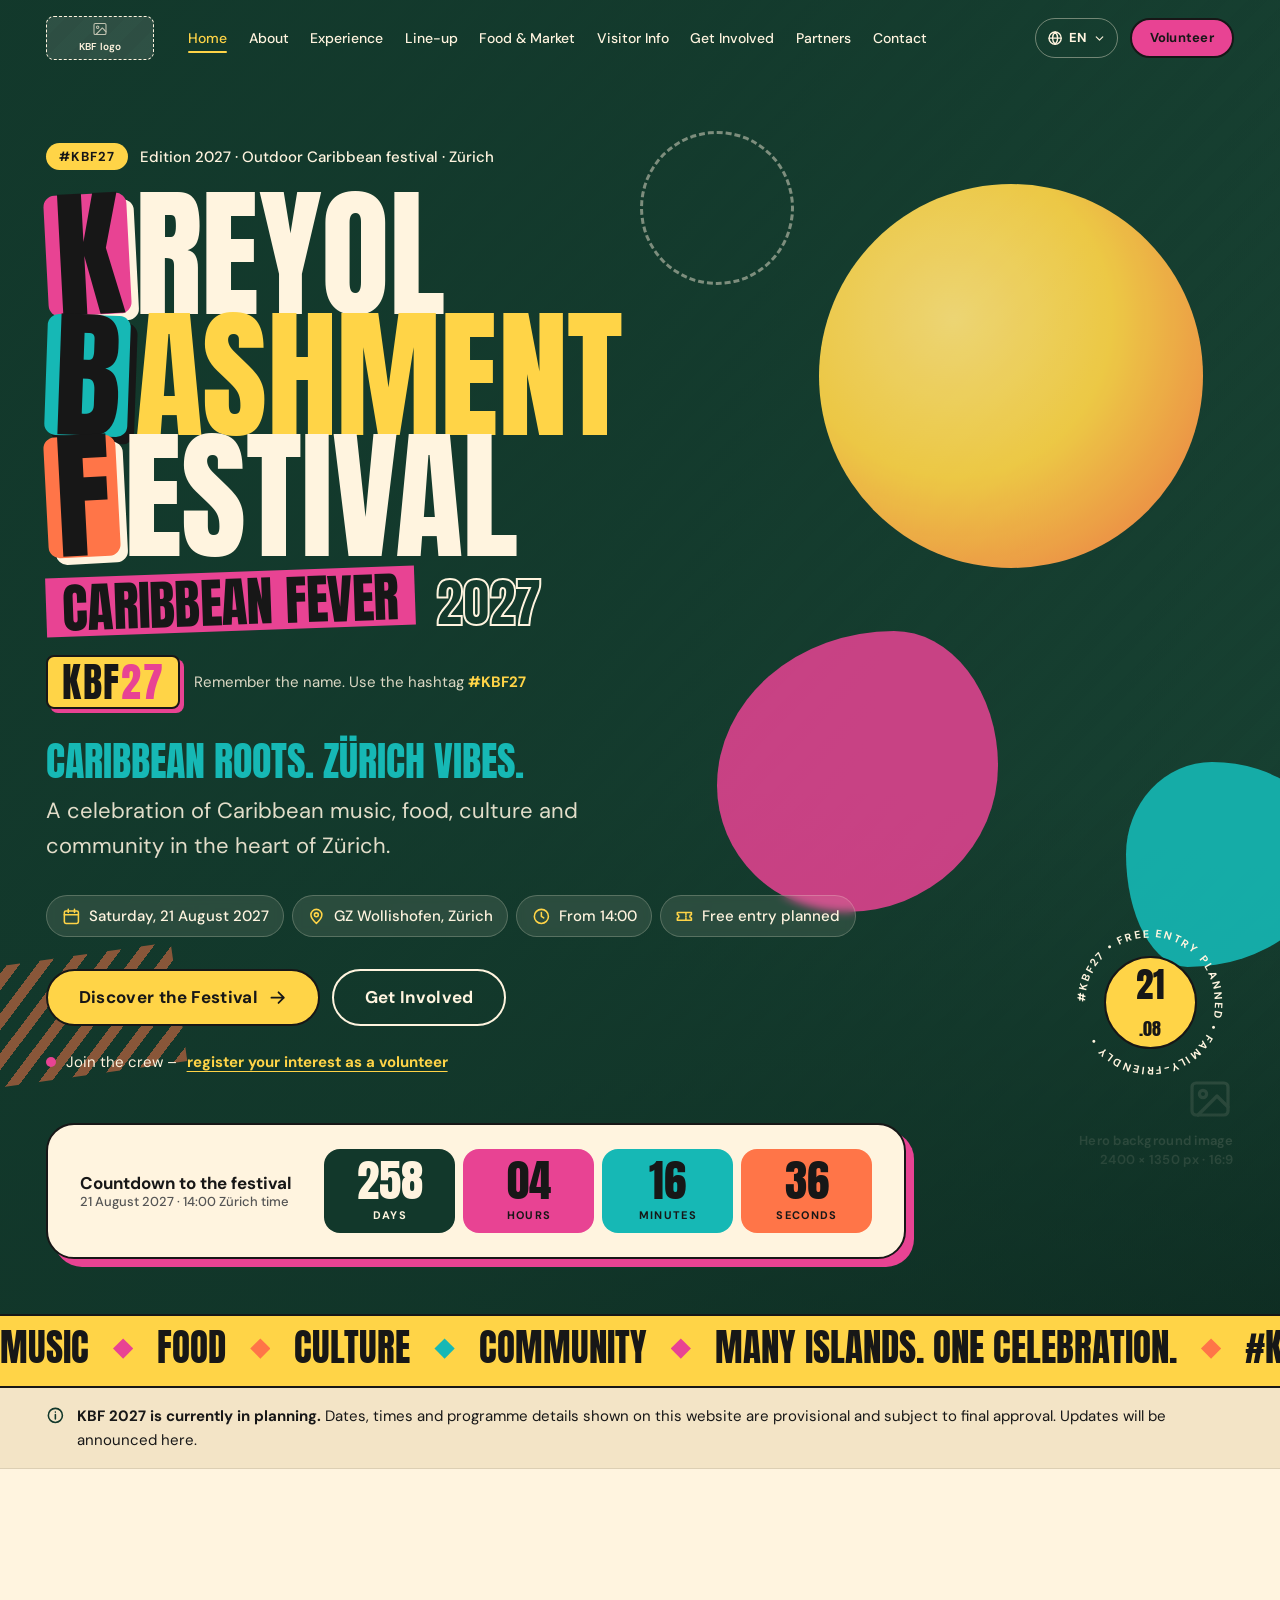
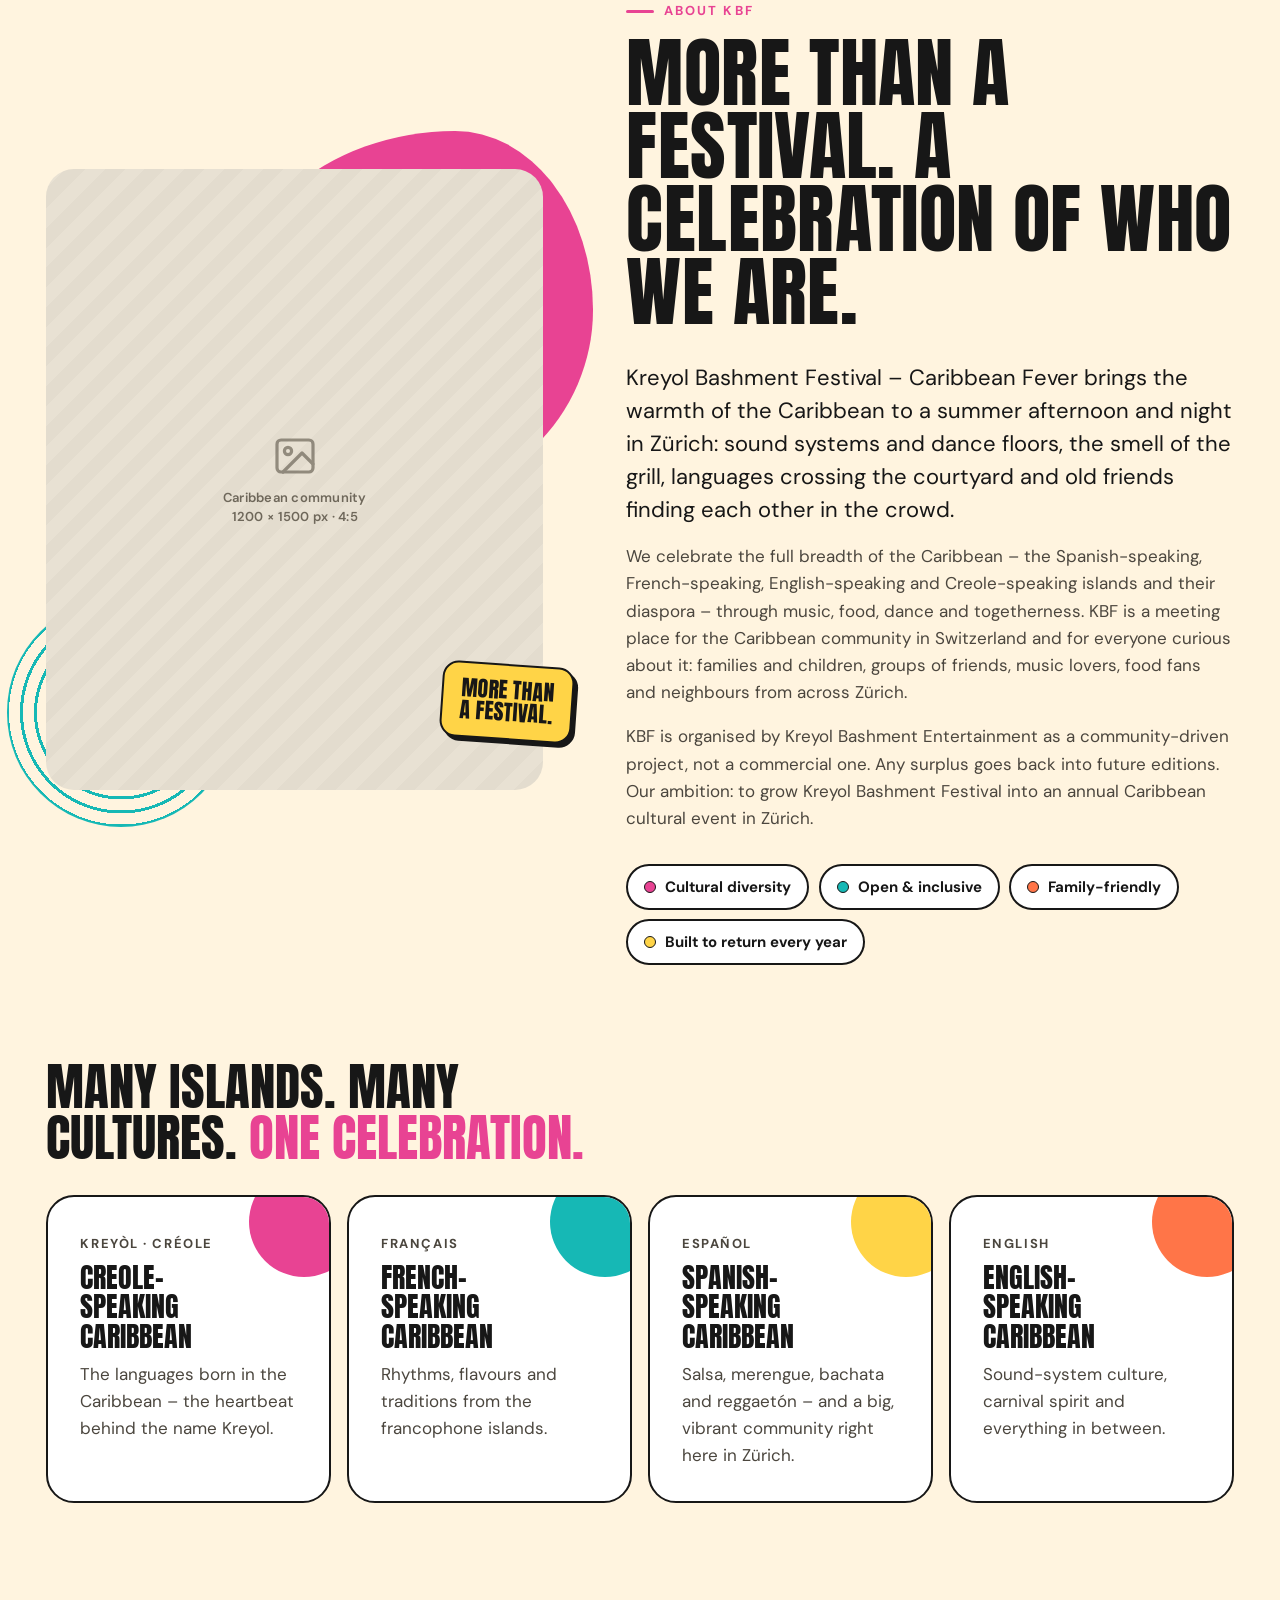
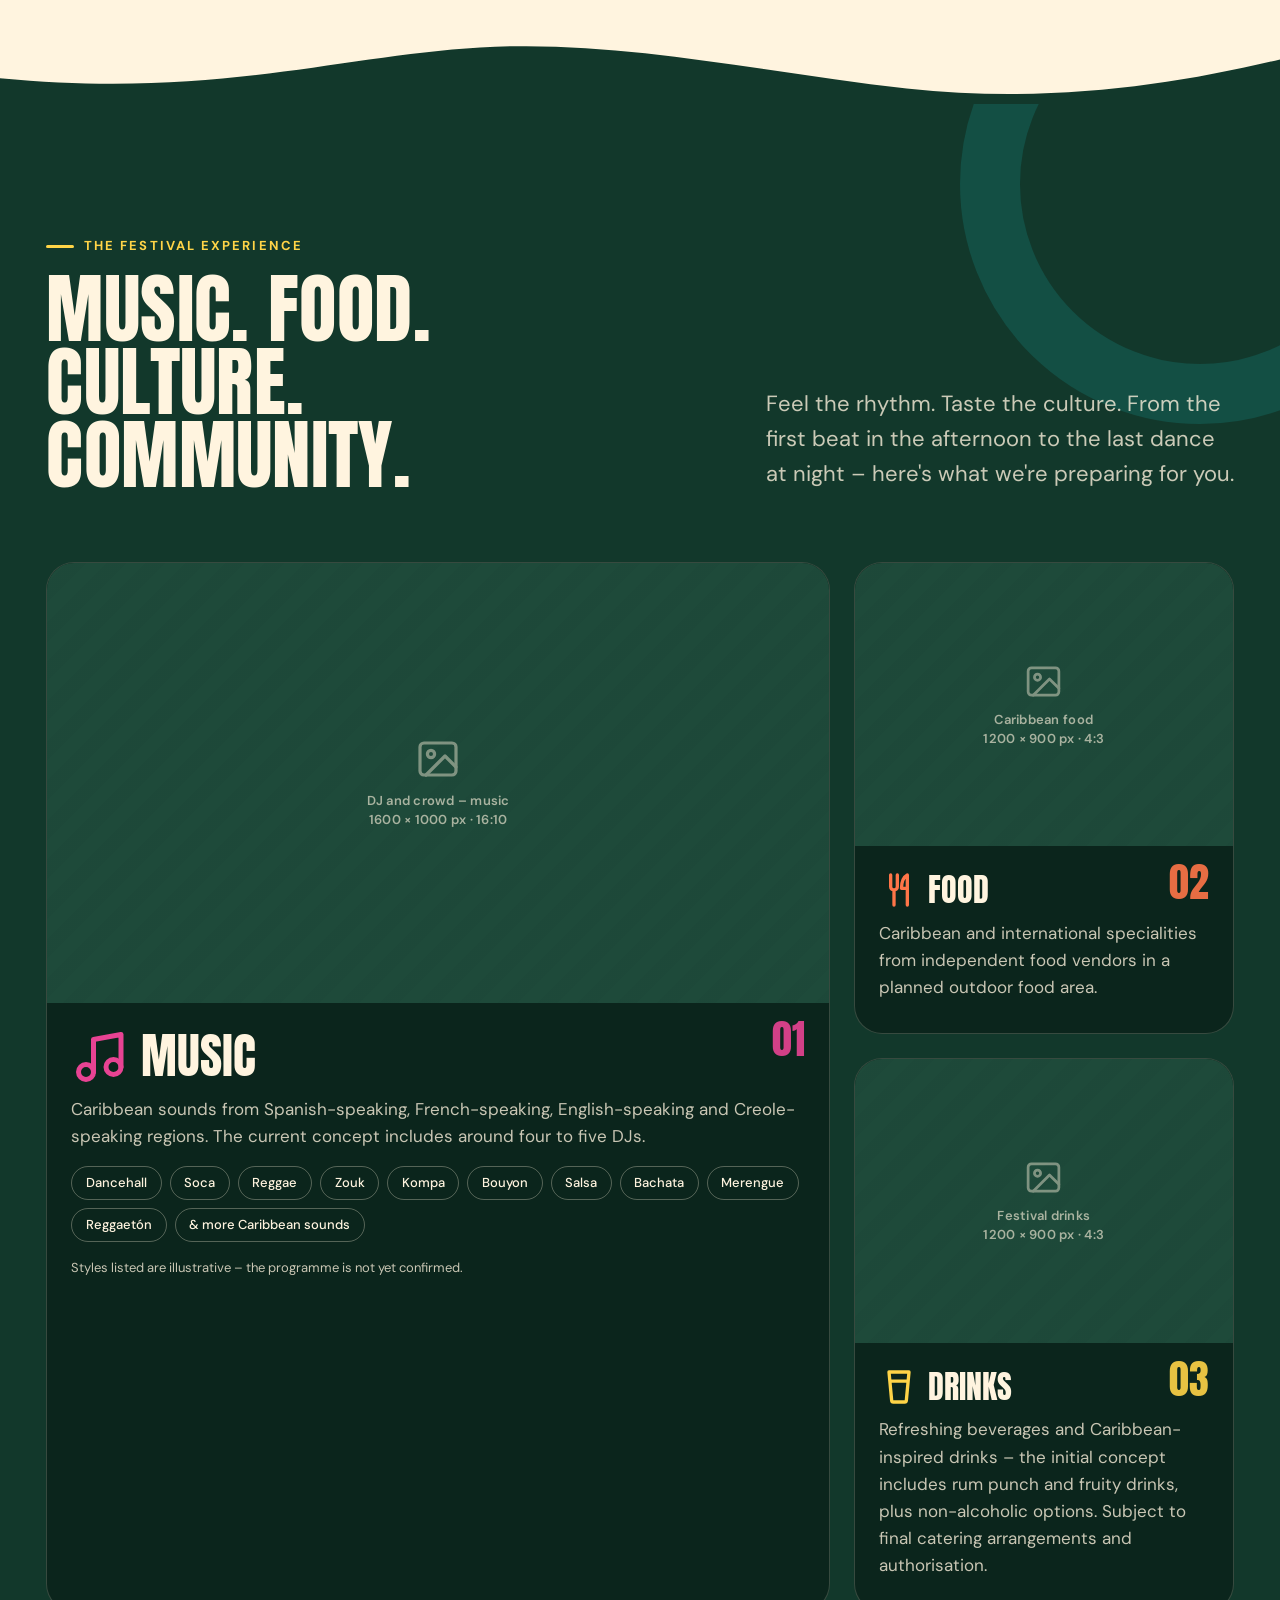
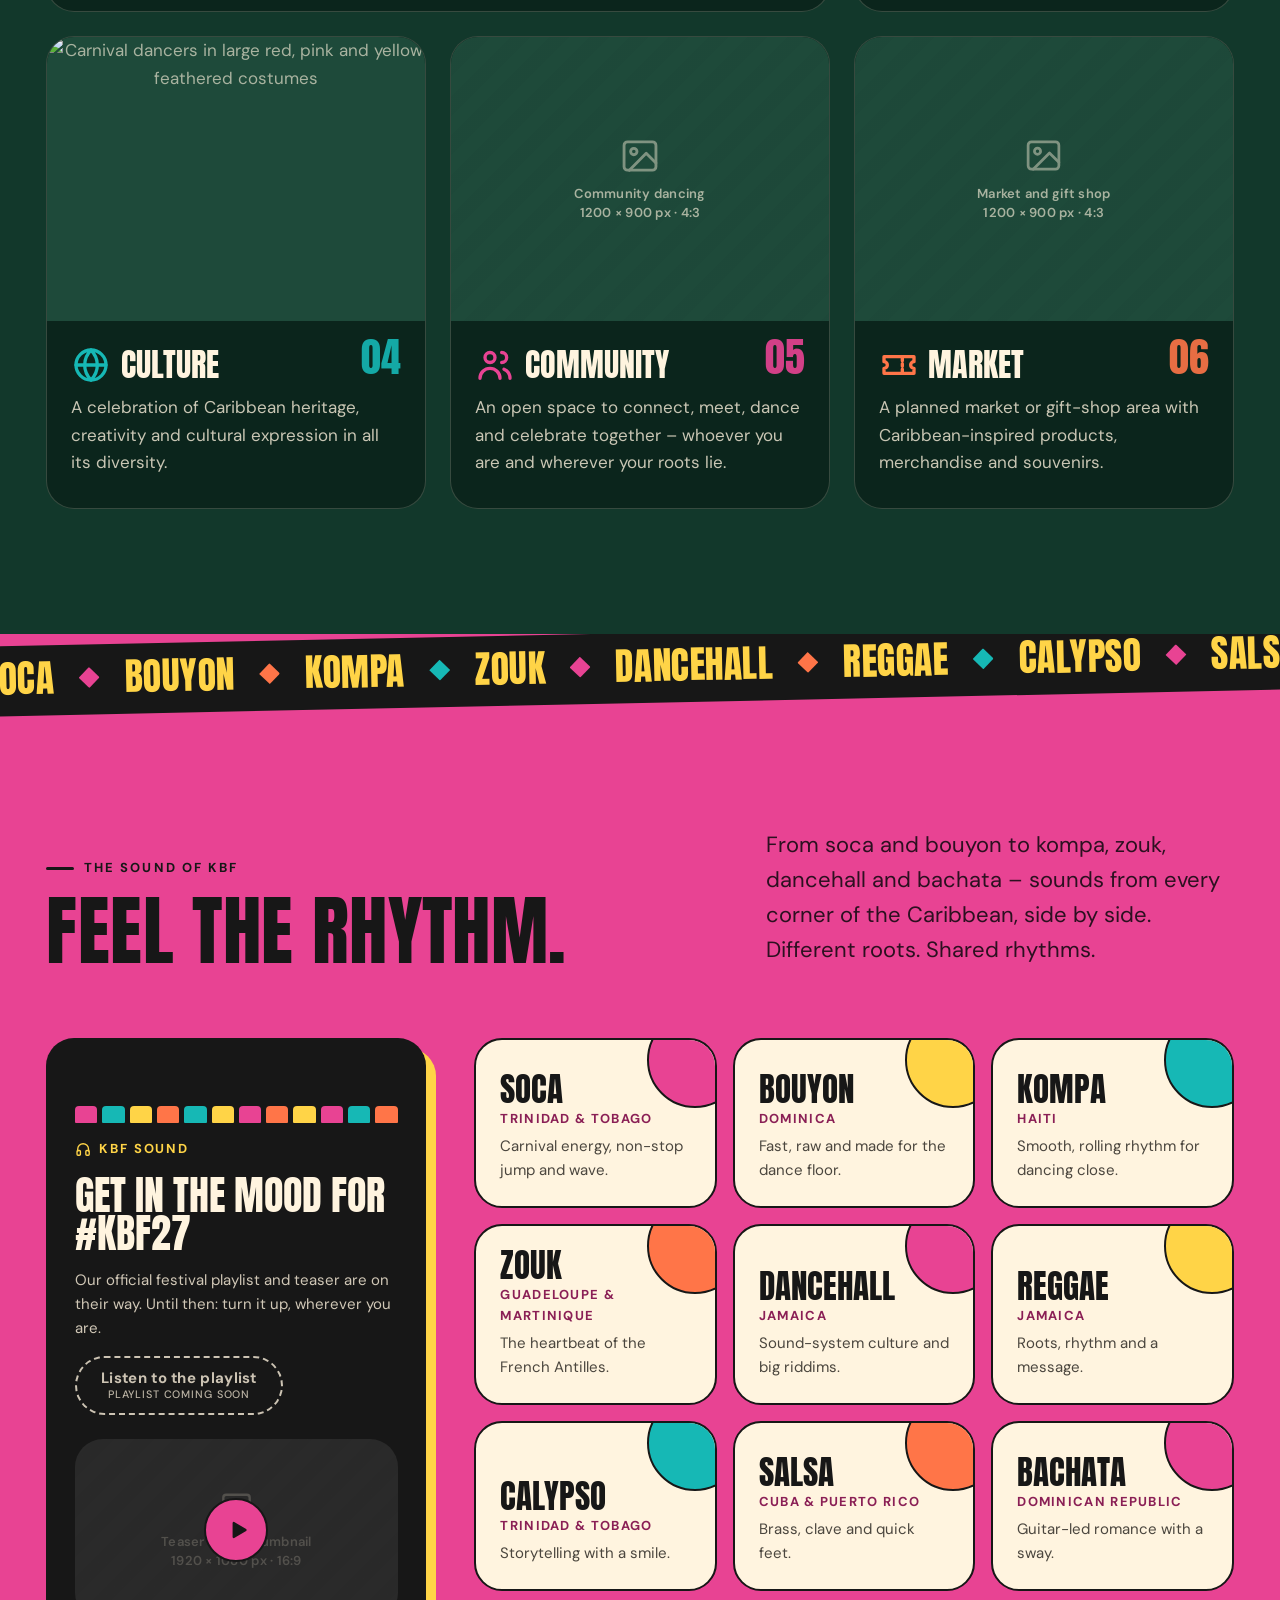
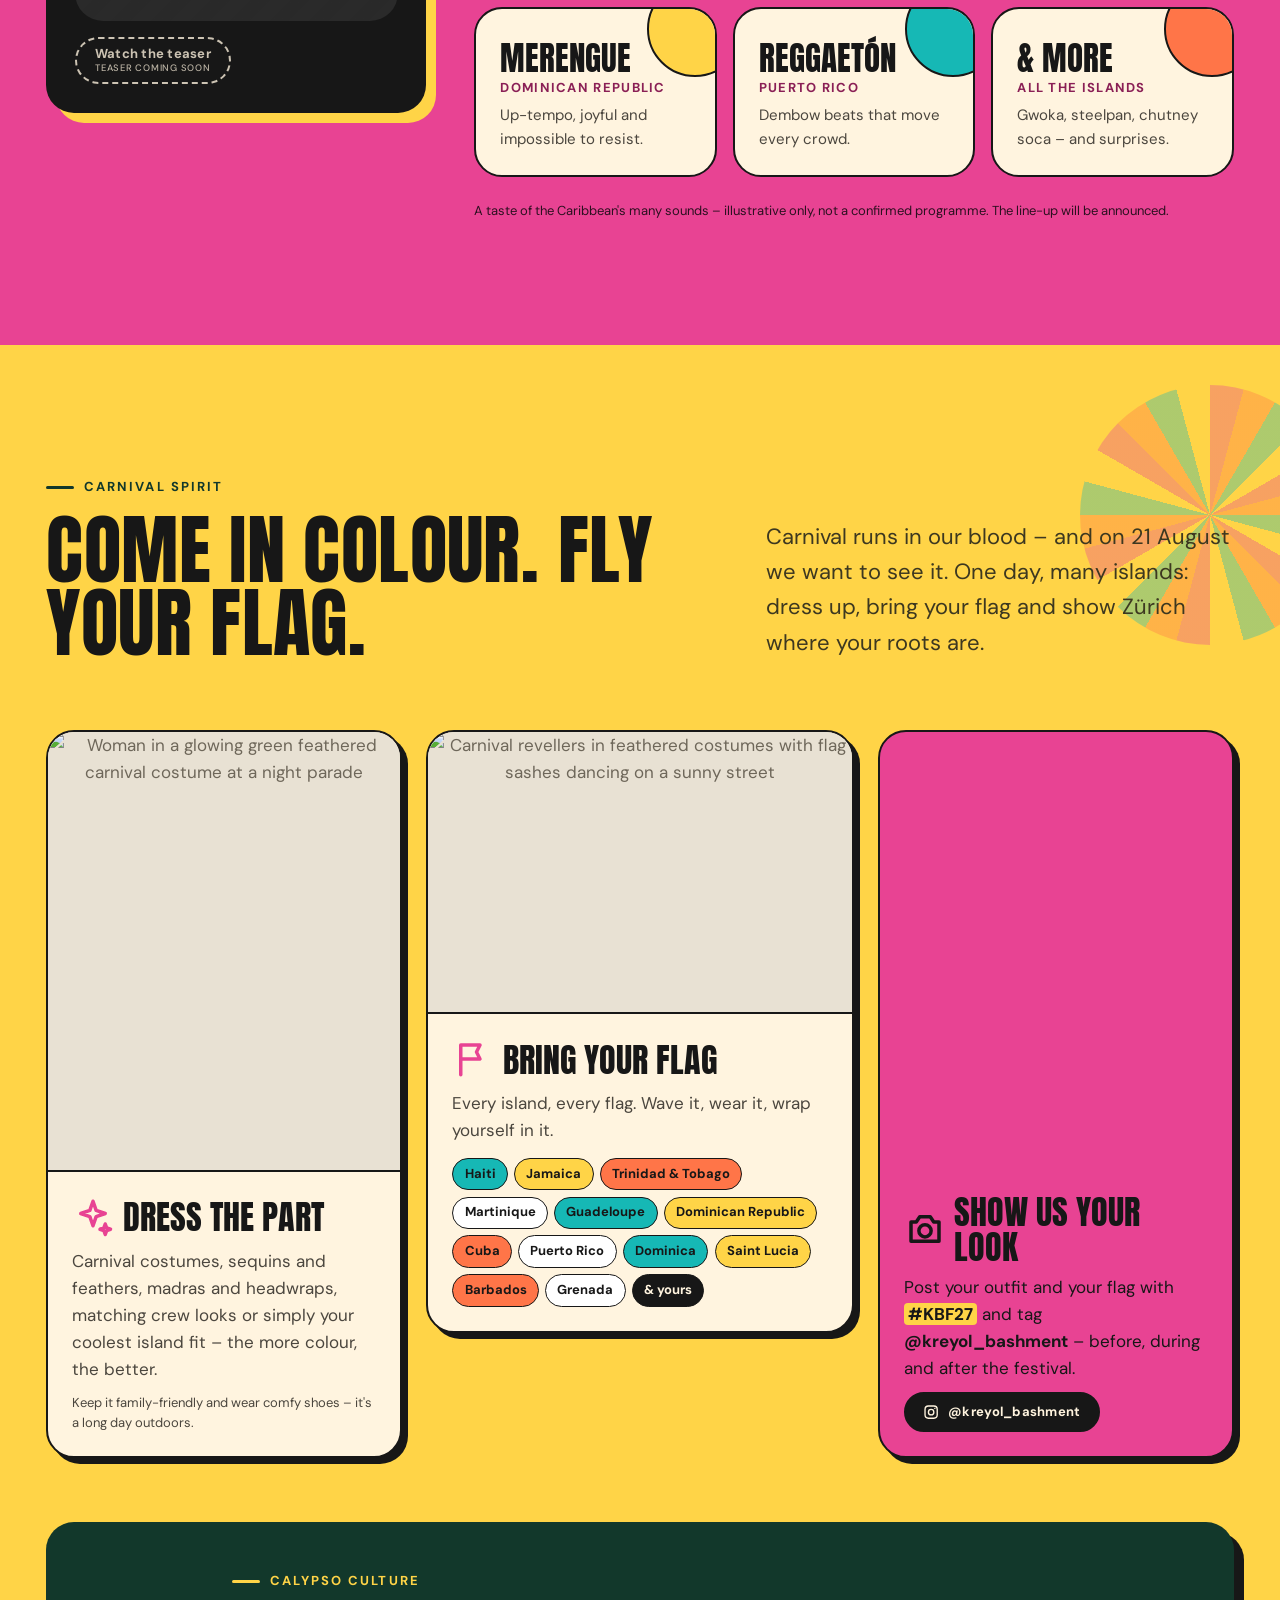
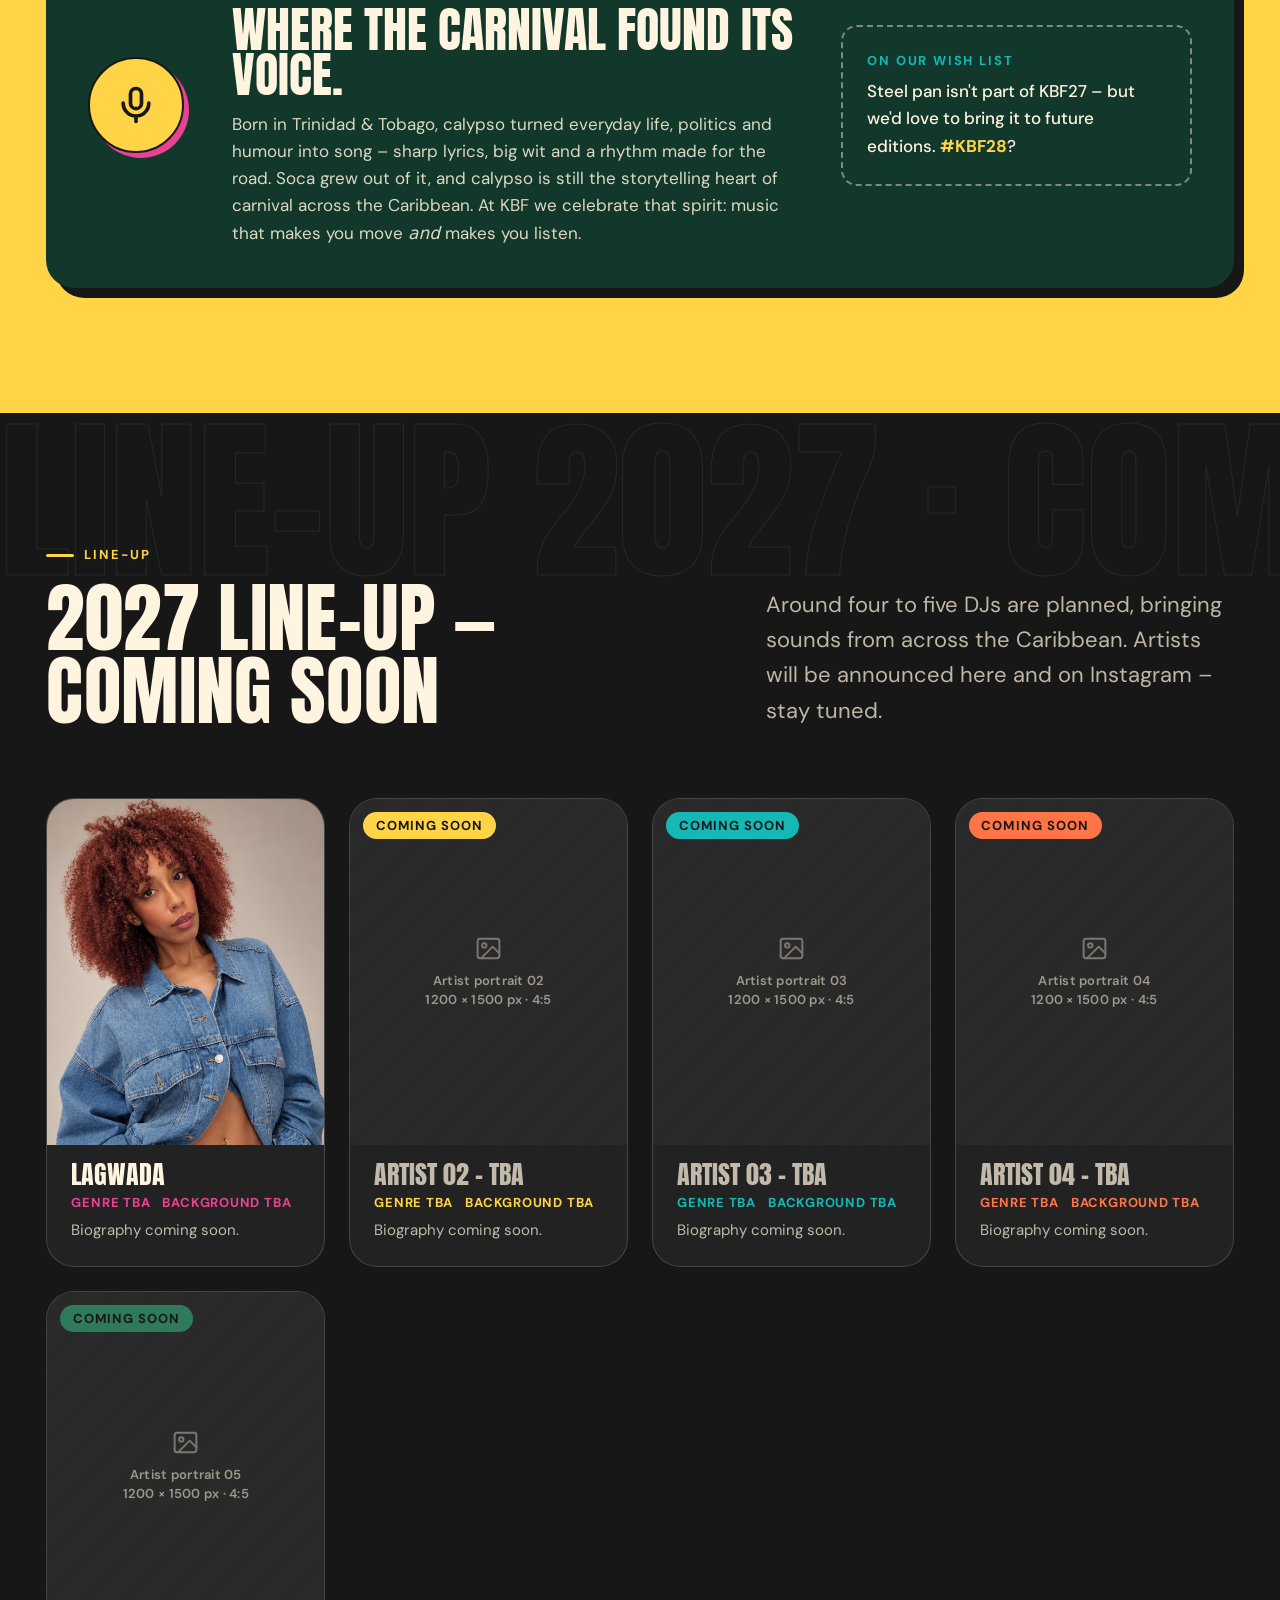
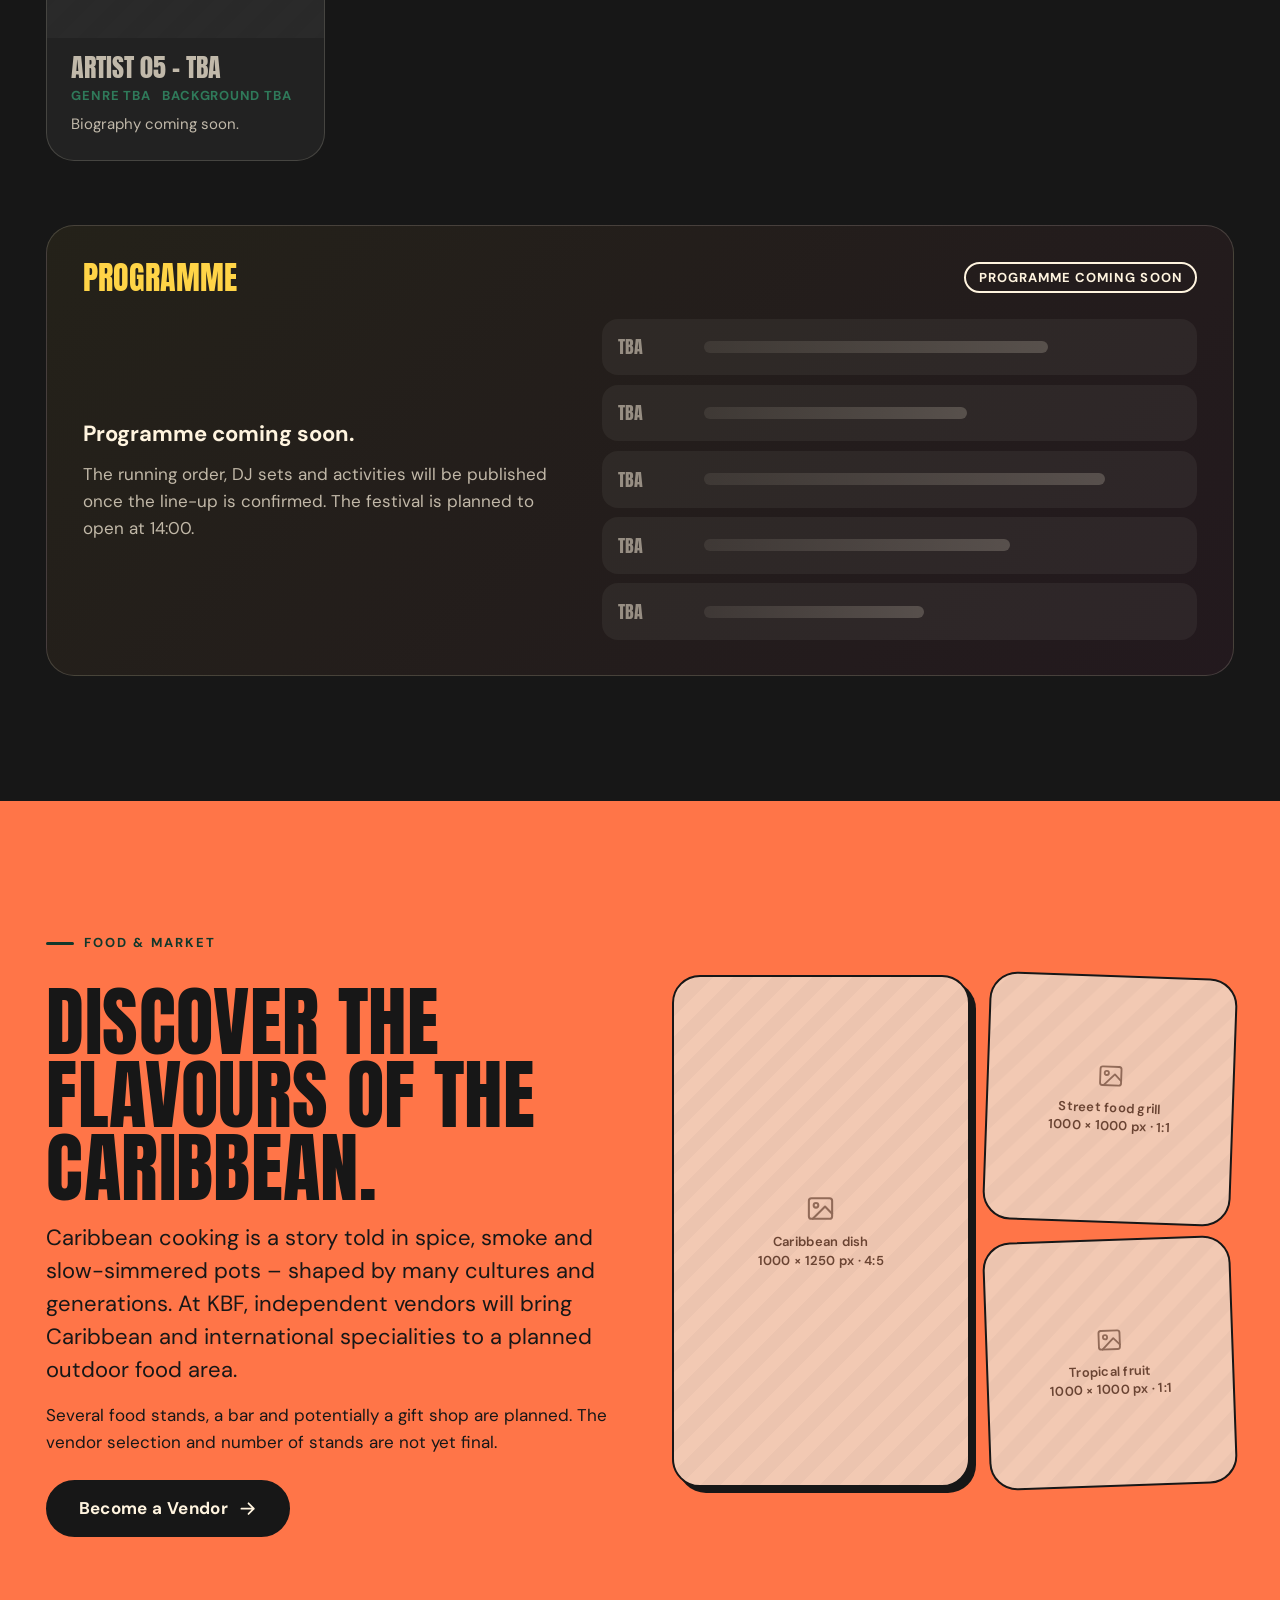
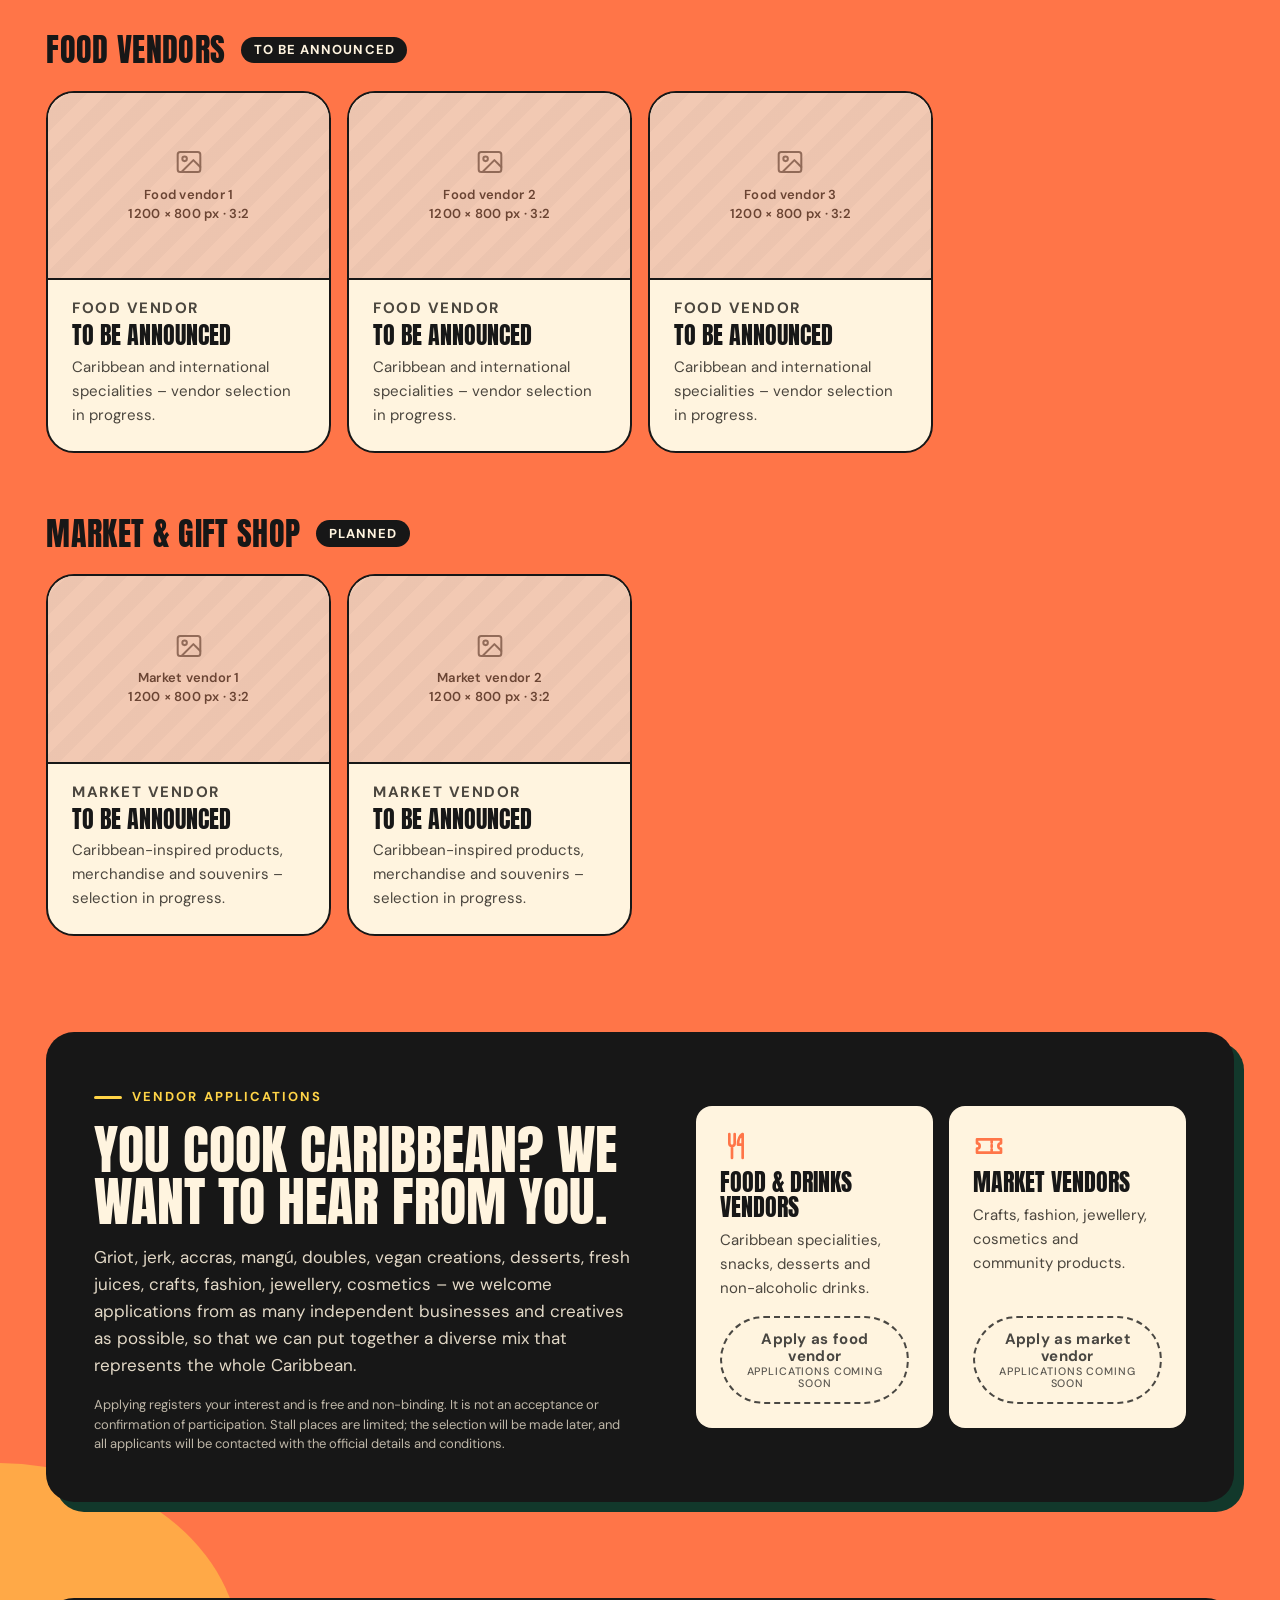
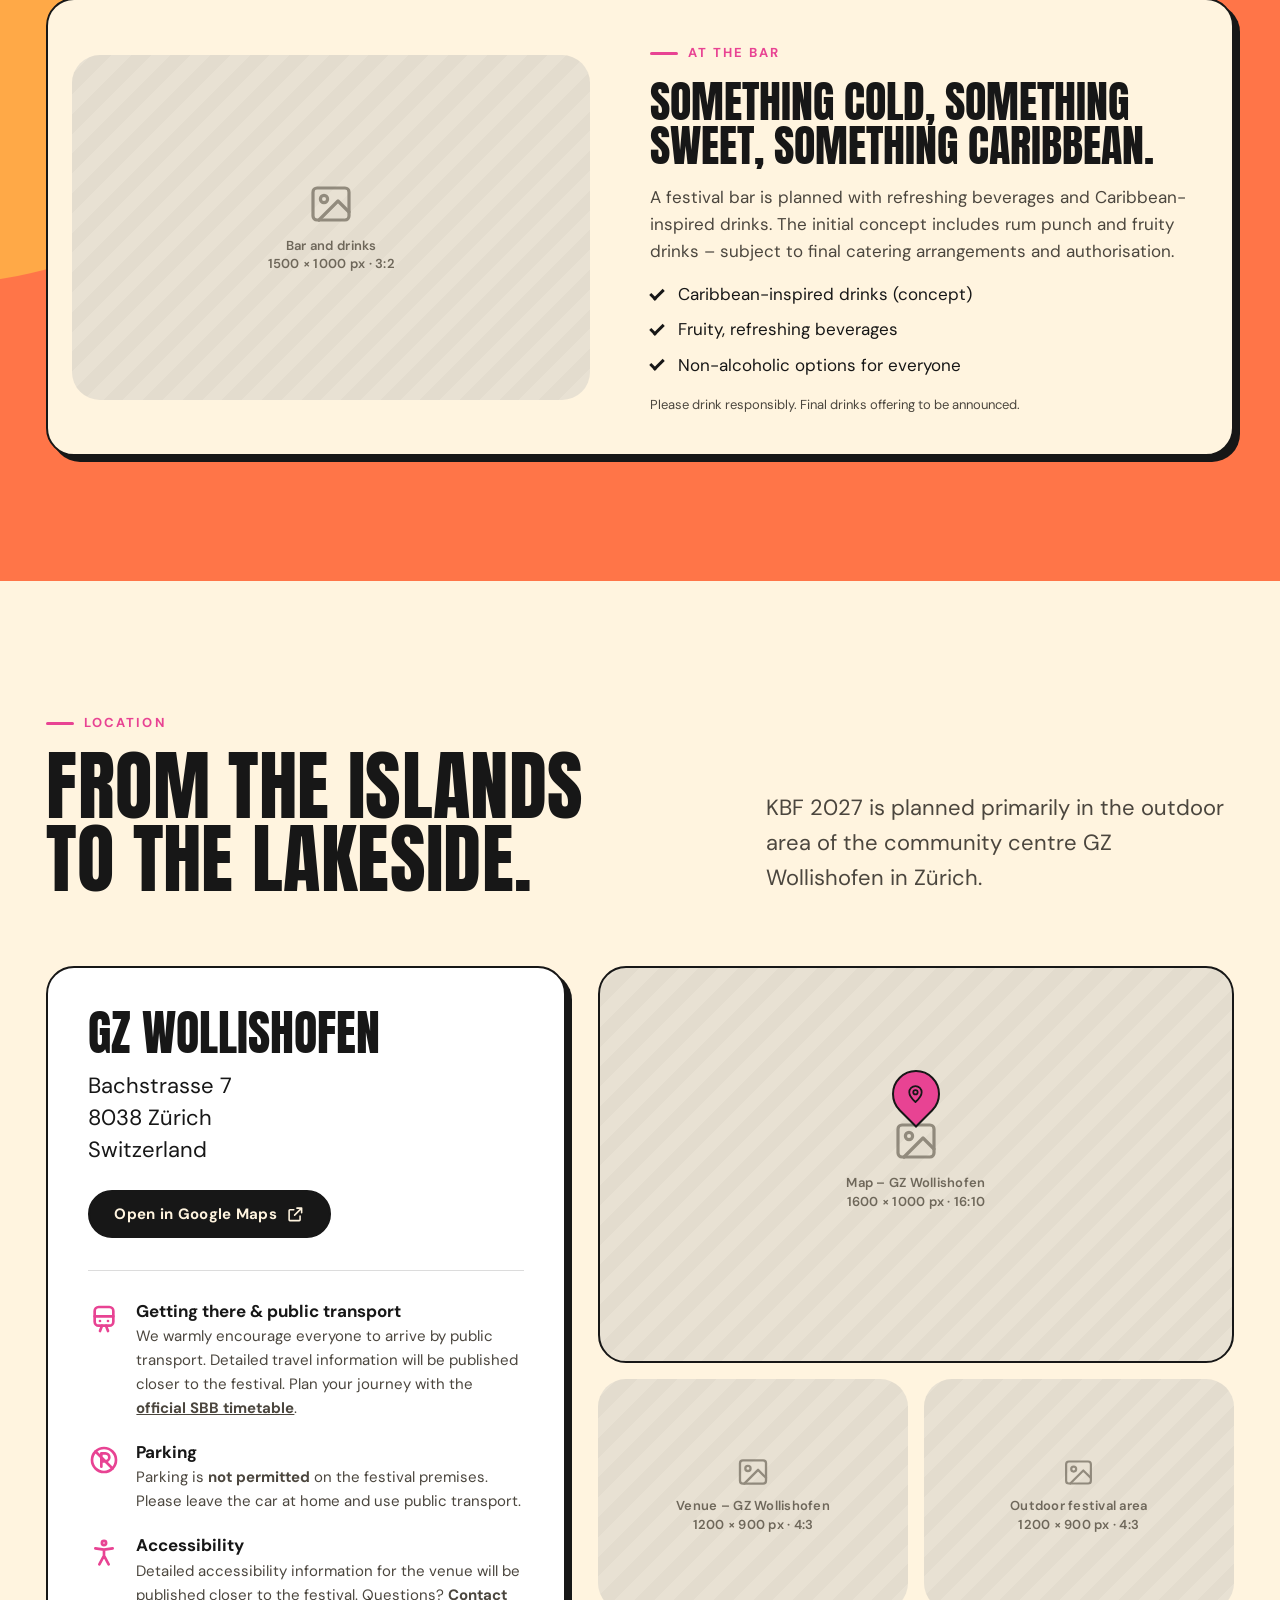
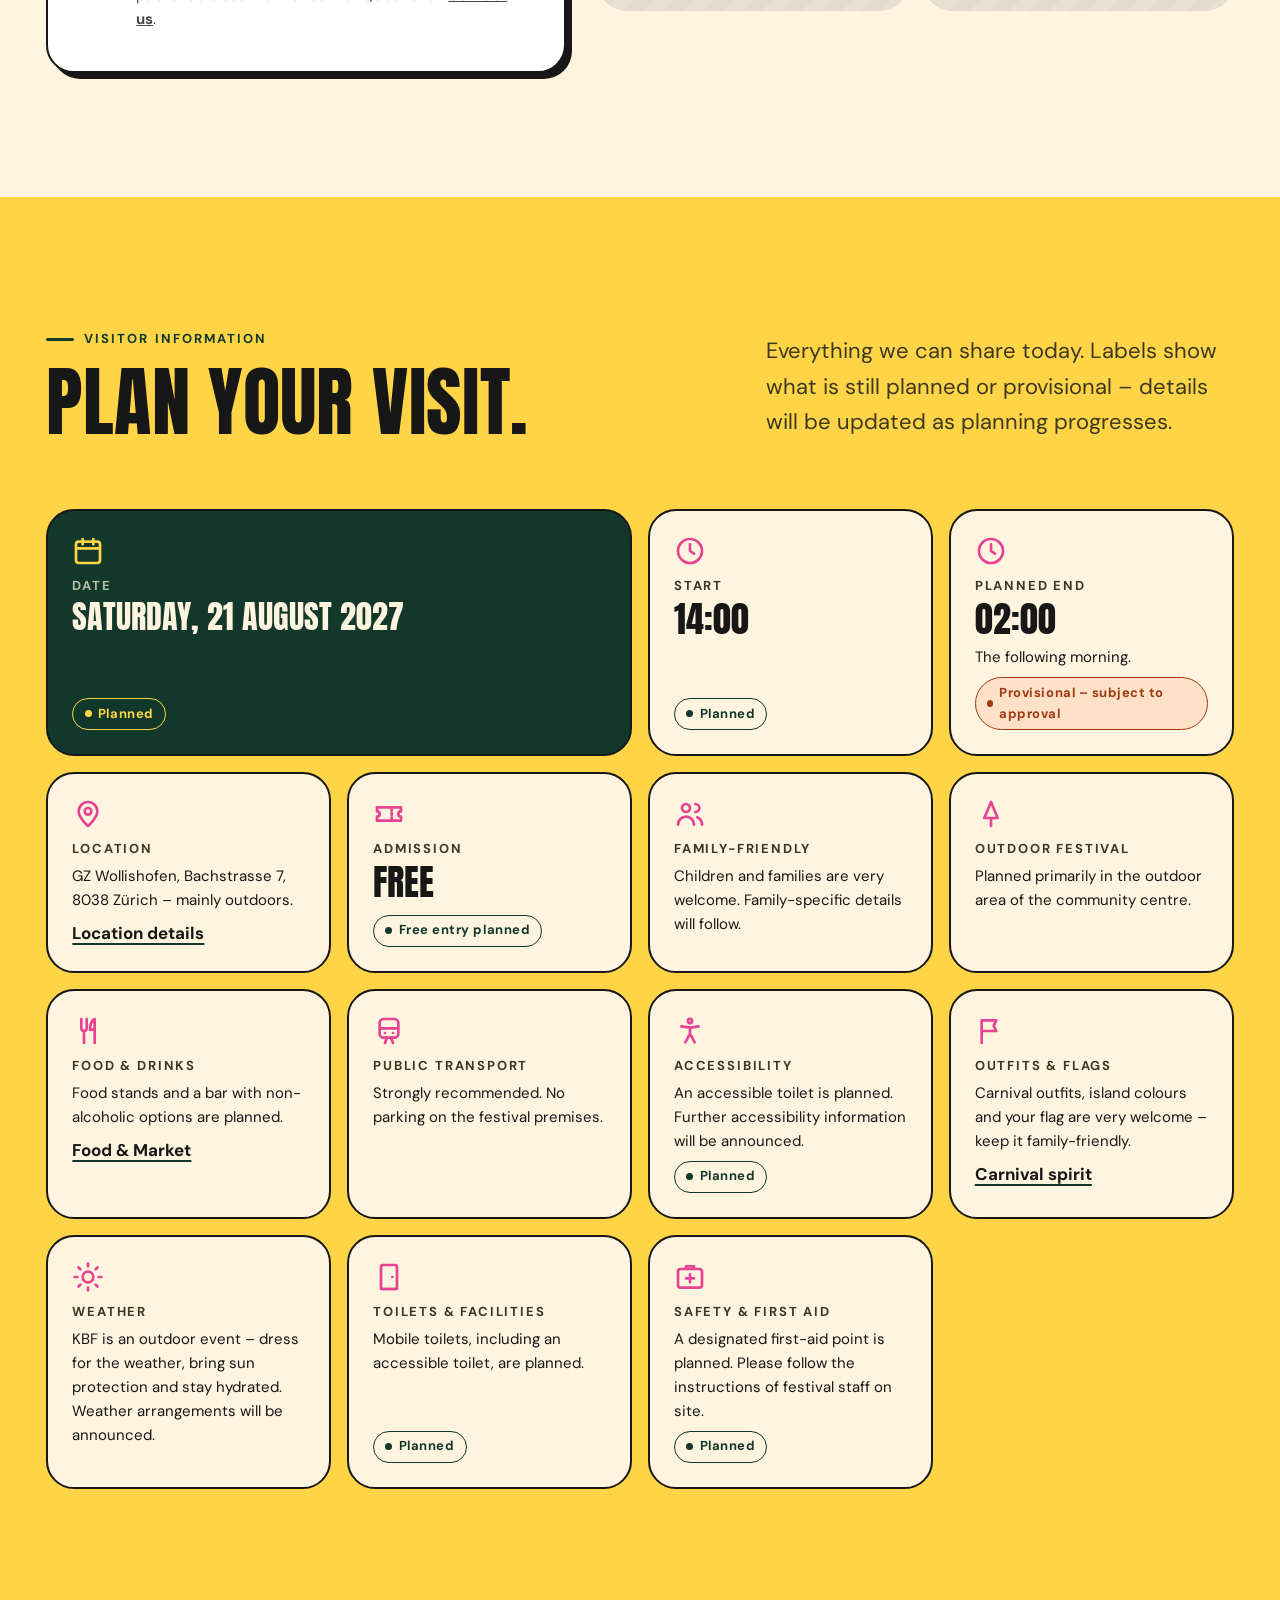
==== commit 7ca6e099: "Add Lagwada to the line-up and remove photo credits - First line-up card: Lagwada with portrait (ass" ====
--- a/index.html
+++ b/index.html
@@ -373,7 +373,6 @@
             <!-- Illustrative stock photo (Unsplash License) – not taken at KBF -->
             <div class="media" style="--ratio: 4 / 3">
               <img src="https://images.unsplash.com/photo-1659700570209-6446cca08ad8?w=1200&amp;q=75&amp;auto=format&amp;fit=crop" alt="Carnival dancers in large red, pink and yellow feathered costumes" loading="lazy" decoding="async" width="1200" height="900">
-              <a class="media__credit" href="https://unsplash.com/@venusmajor?utm_source=kreyol_bashment&amp;utm_medium=referral" target="_blank" rel="noopener">Photo: Venus Major / Unsplash</a>
             </div>
             <div class="exp-card__body">
               <span class="exp-card__num">04</span>
@@ -464,7 +463,6 @@
             <!-- Illustrative stock photo (Unsplash License) – not taken at KBF -->
             <div class="media" style="--ratio: 4 / 5">
               <img src="https://images.unsplash.com/photo-1659895416894-6c5ab7fd597c?w=1000&amp;q=75&amp;auto=format&amp;fit=crop" alt="Woman in a glowing green feathered carnival costume at a night parade" loading="lazy" decoding="async" width="1000" height="1250" style="object-position: 50% 30%">
-              <a class="media__credit" href="https://unsplash.com/@jsrm99?utm_source=kreyol_bashment&amp;utm_medium=referral" target="_blank" rel="noopener">Photo: Juup Schram / Unsplash</a>
             </div>
             <div class="carnival-card__body">
               <h3><svg class="icon" aria-hidden="true"><use href="#i-sparkle"/></svg>Dress the part</h3>
@@ -477,7 +475,6 @@
             <!-- Illustrative stock photo (Unsplash License) – not taken at KBF -->
             <div class="media" style="--ratio: 3 / 2">
               <img src="https://images.unsplash.com/photo-1788261862149-9021242fd588?w=1500&amp;h=1000&amp;q=75&amp;auto=format&amp;fit=crop&amp;crop=faces" alt="Carnival revellers in feathered costumes with flag sashes dancing on a sunny street" loading="lazy" decoding="async" width="1500" height="1000">
-              <a class="media__credit" href="https://unsplash.com/@musumbukevin?utm_source=kreyol_bashment&amp;utm_medium=referral" target="_blank" rel="noopener">Photo: Kevin Musumbu / Unsplash</a>
             </div>
             <div class="carnival-card__body">
               <h3><svg class="icon" aria-hidden="true"><use href="#i-flag"/></svg>Bring your flag</h3>
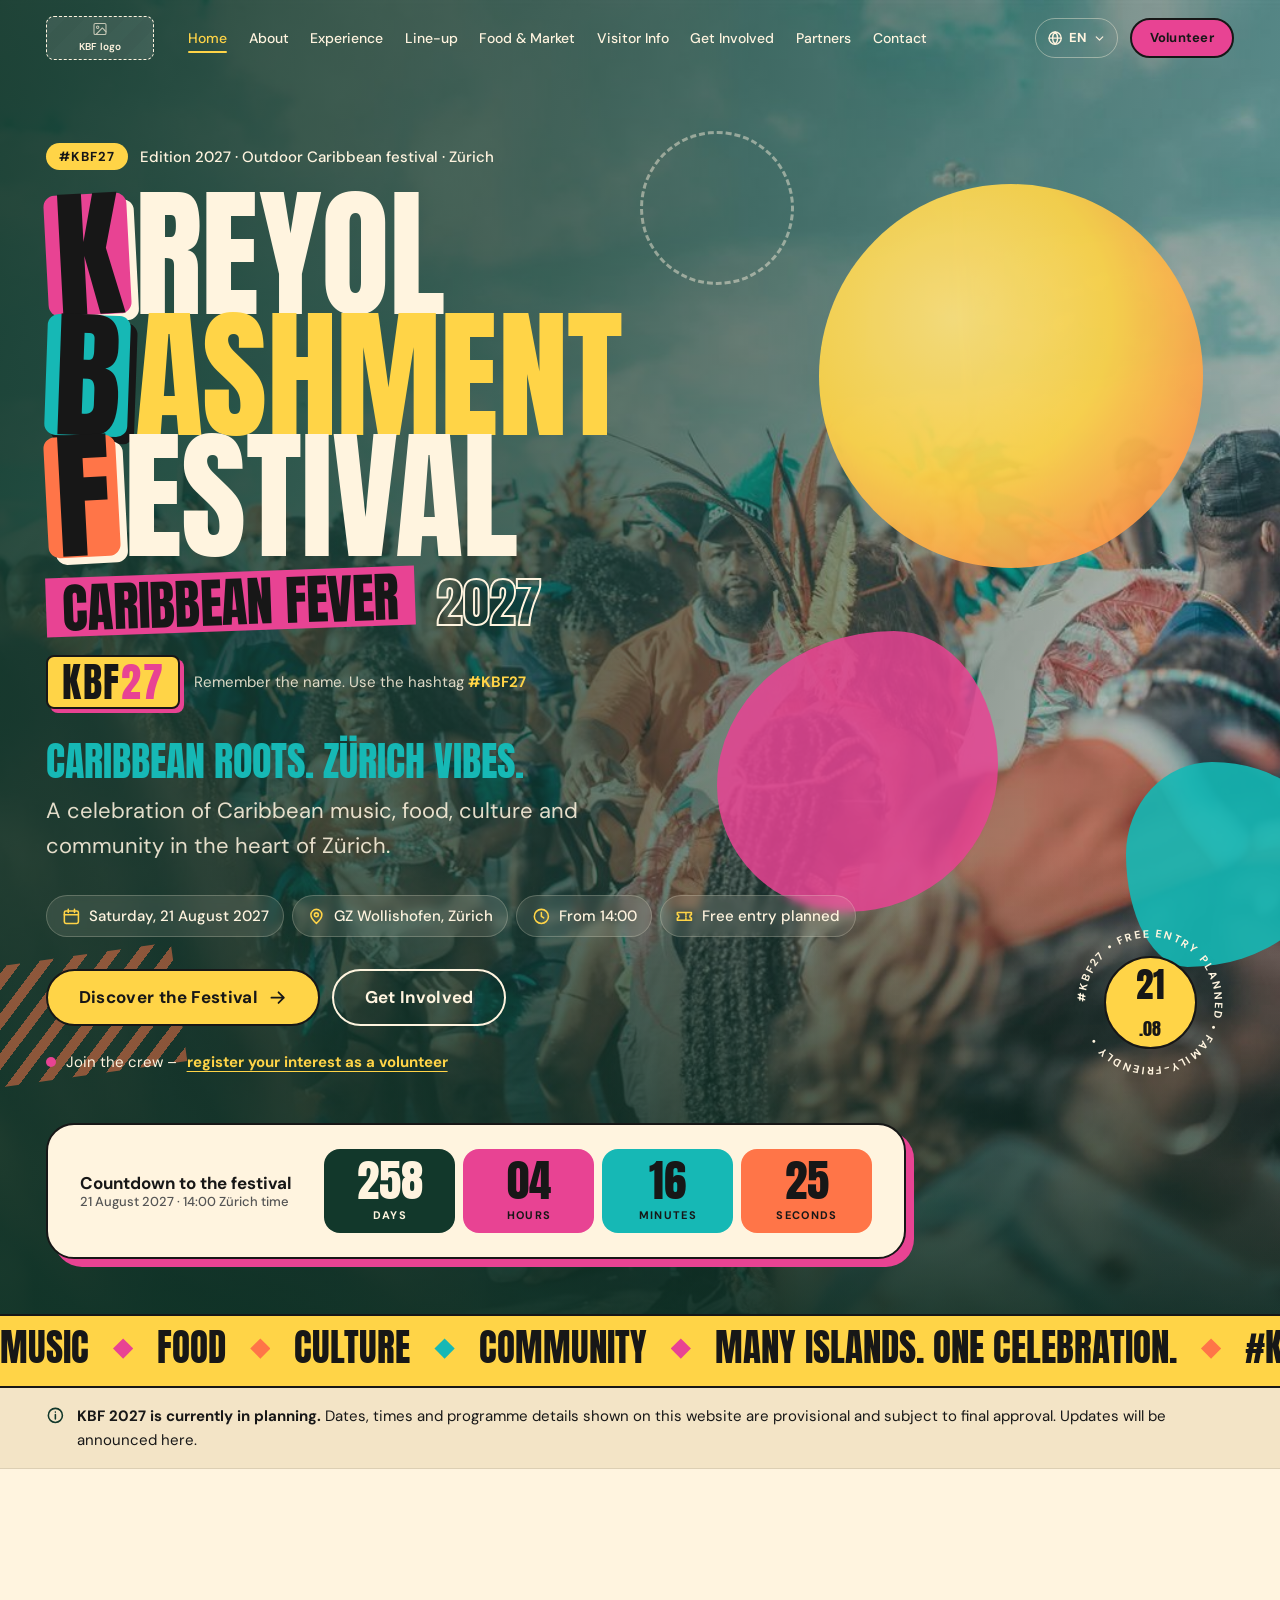
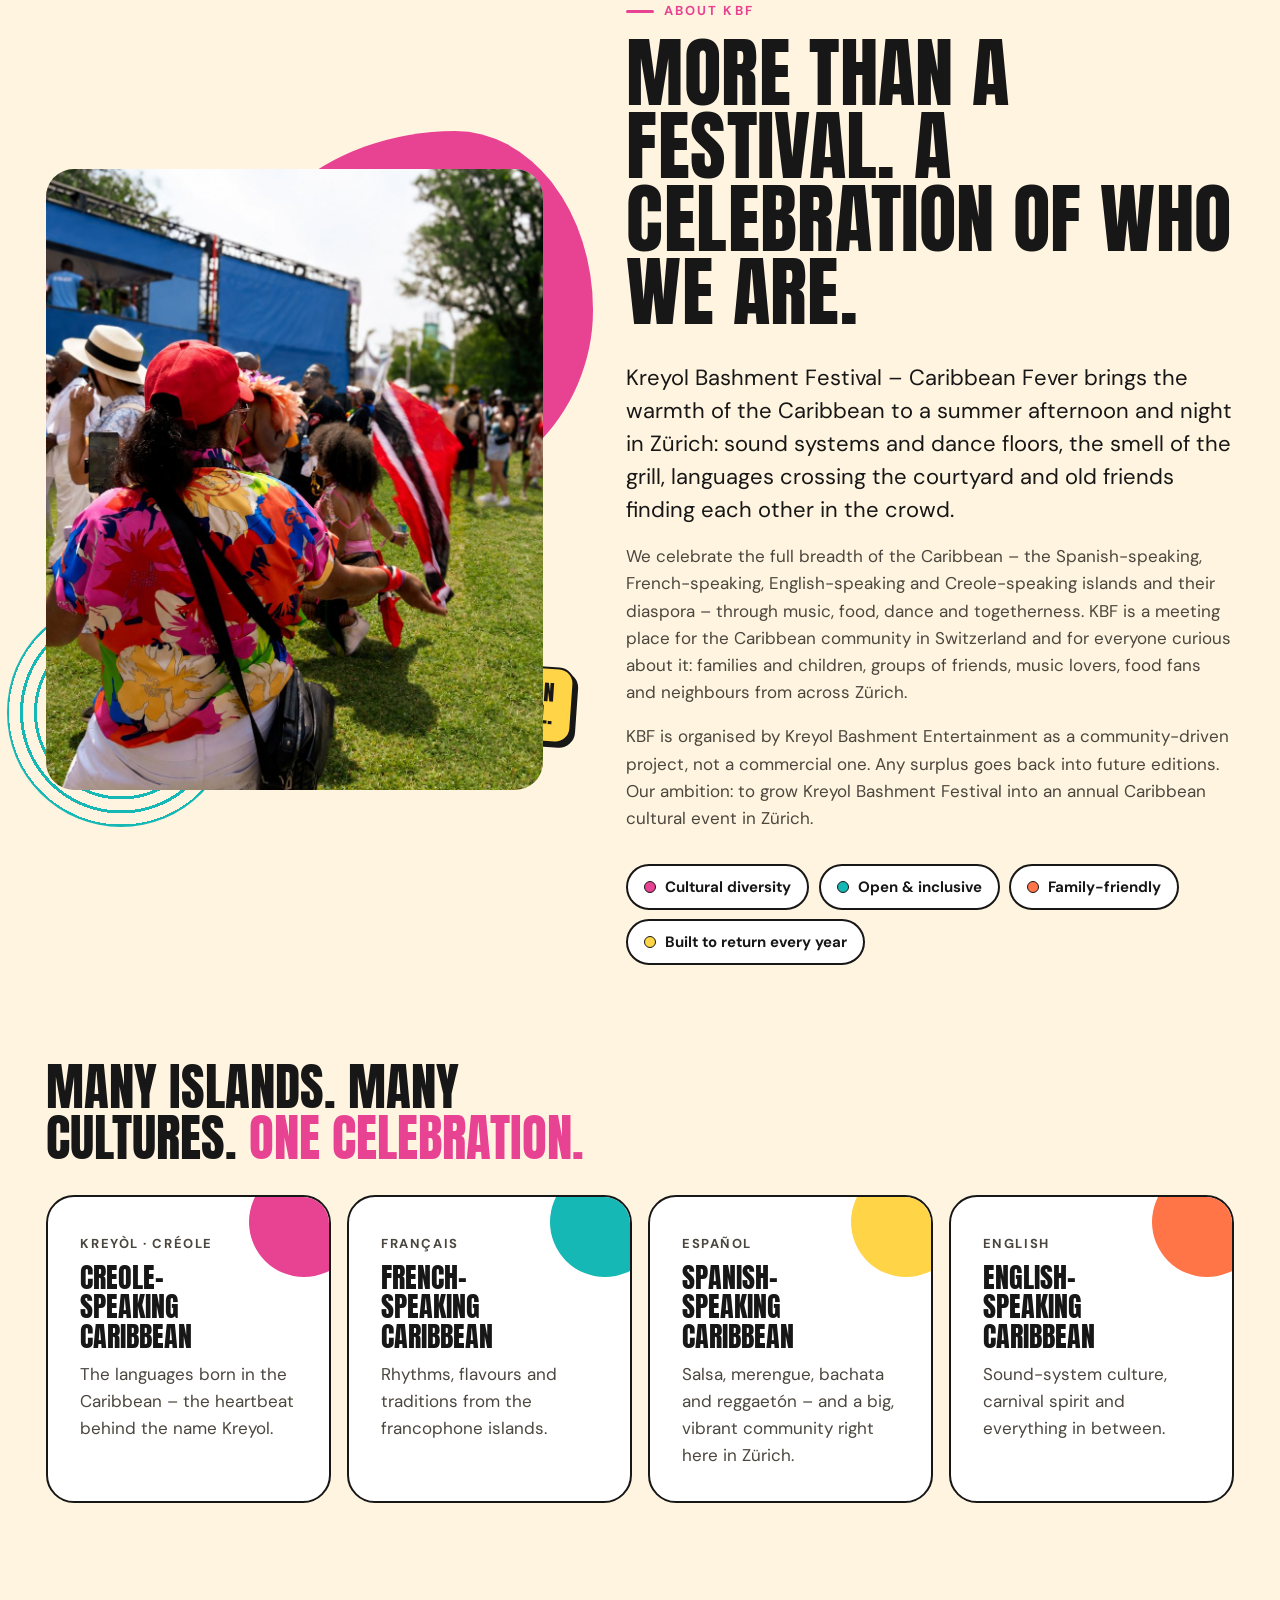
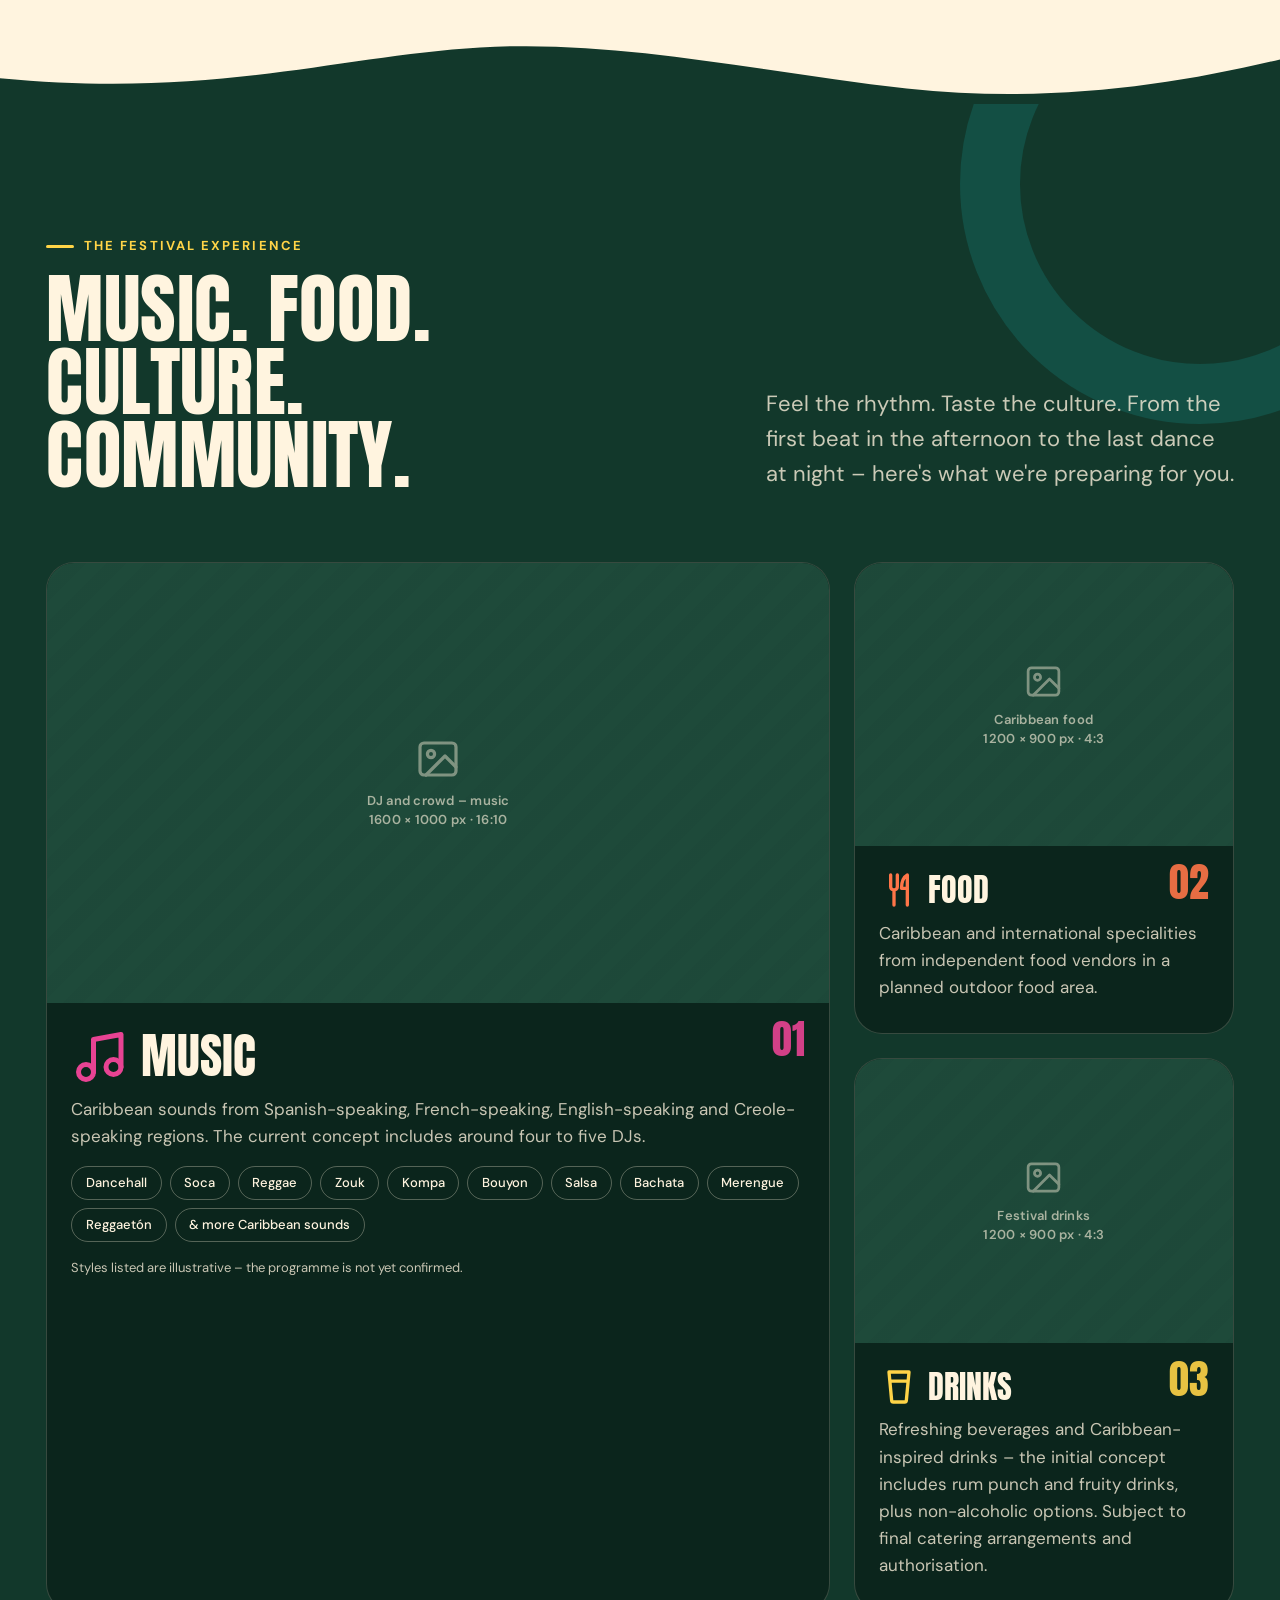
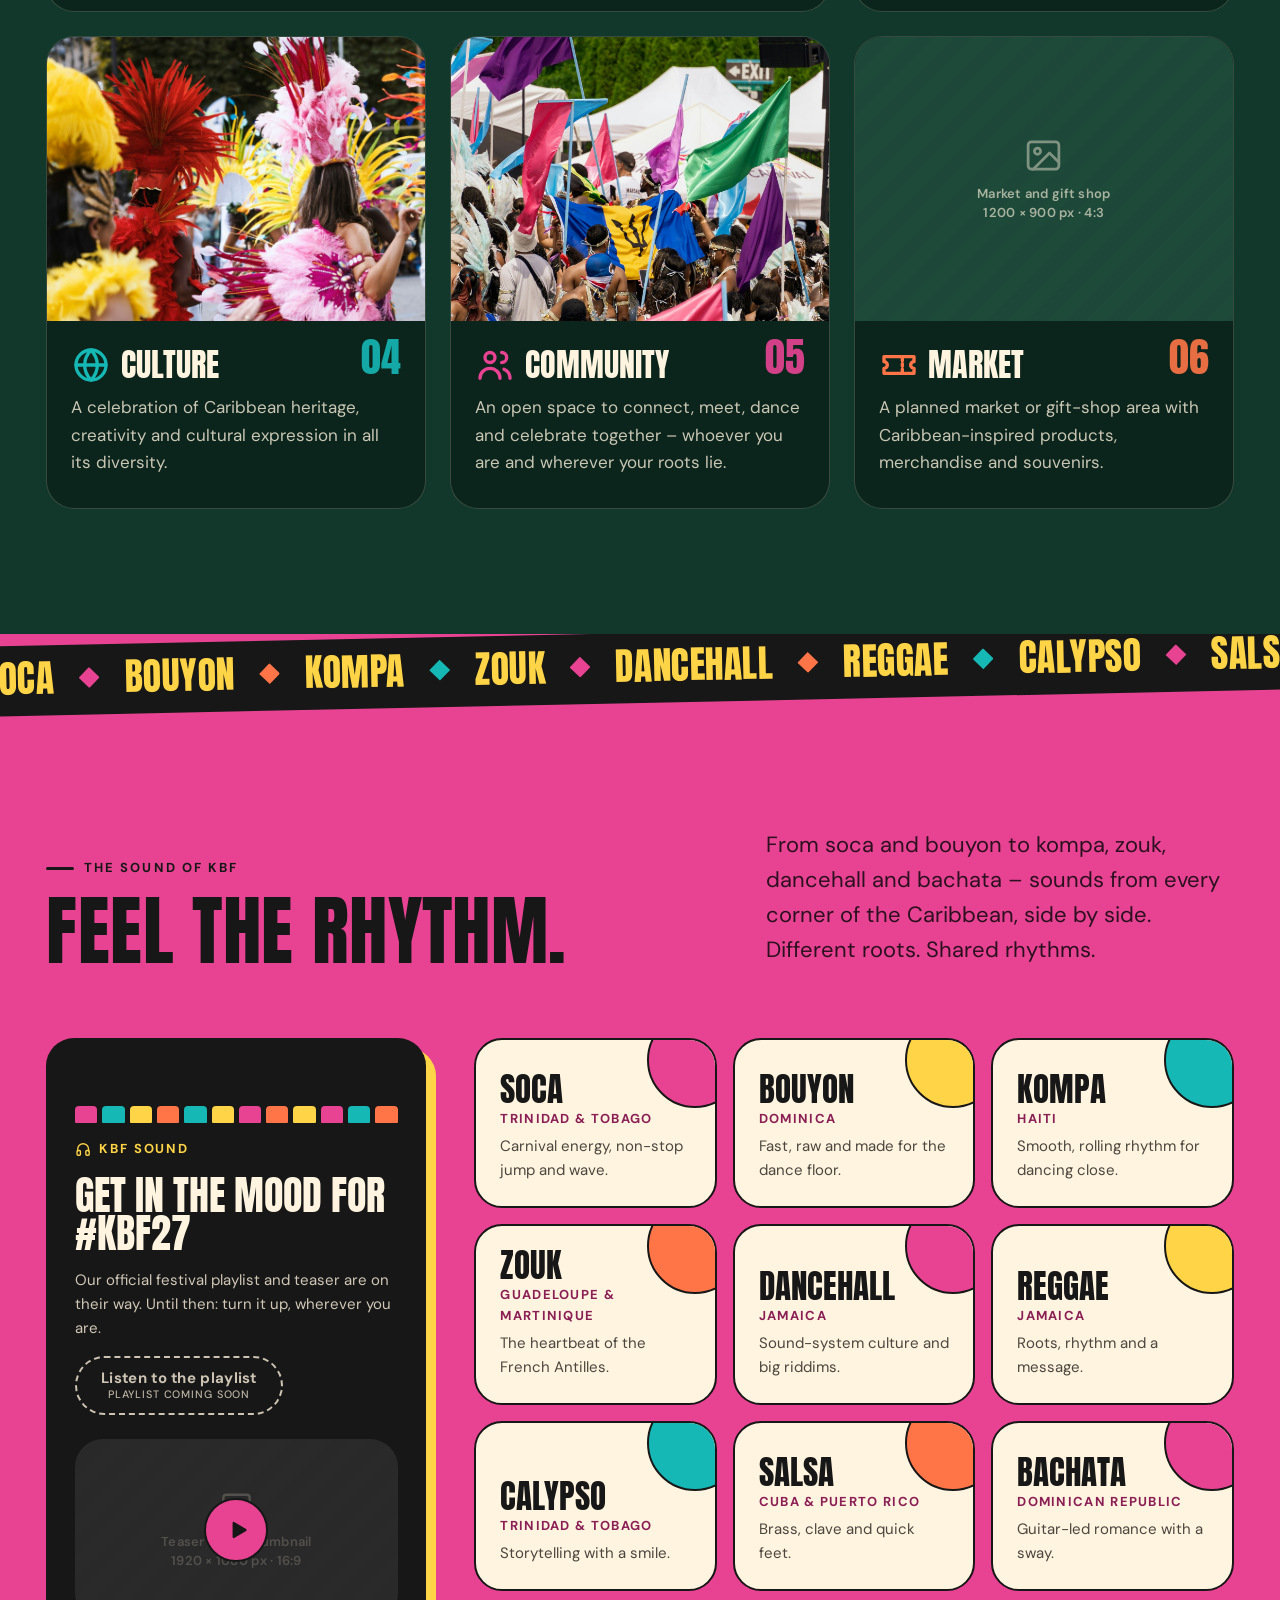
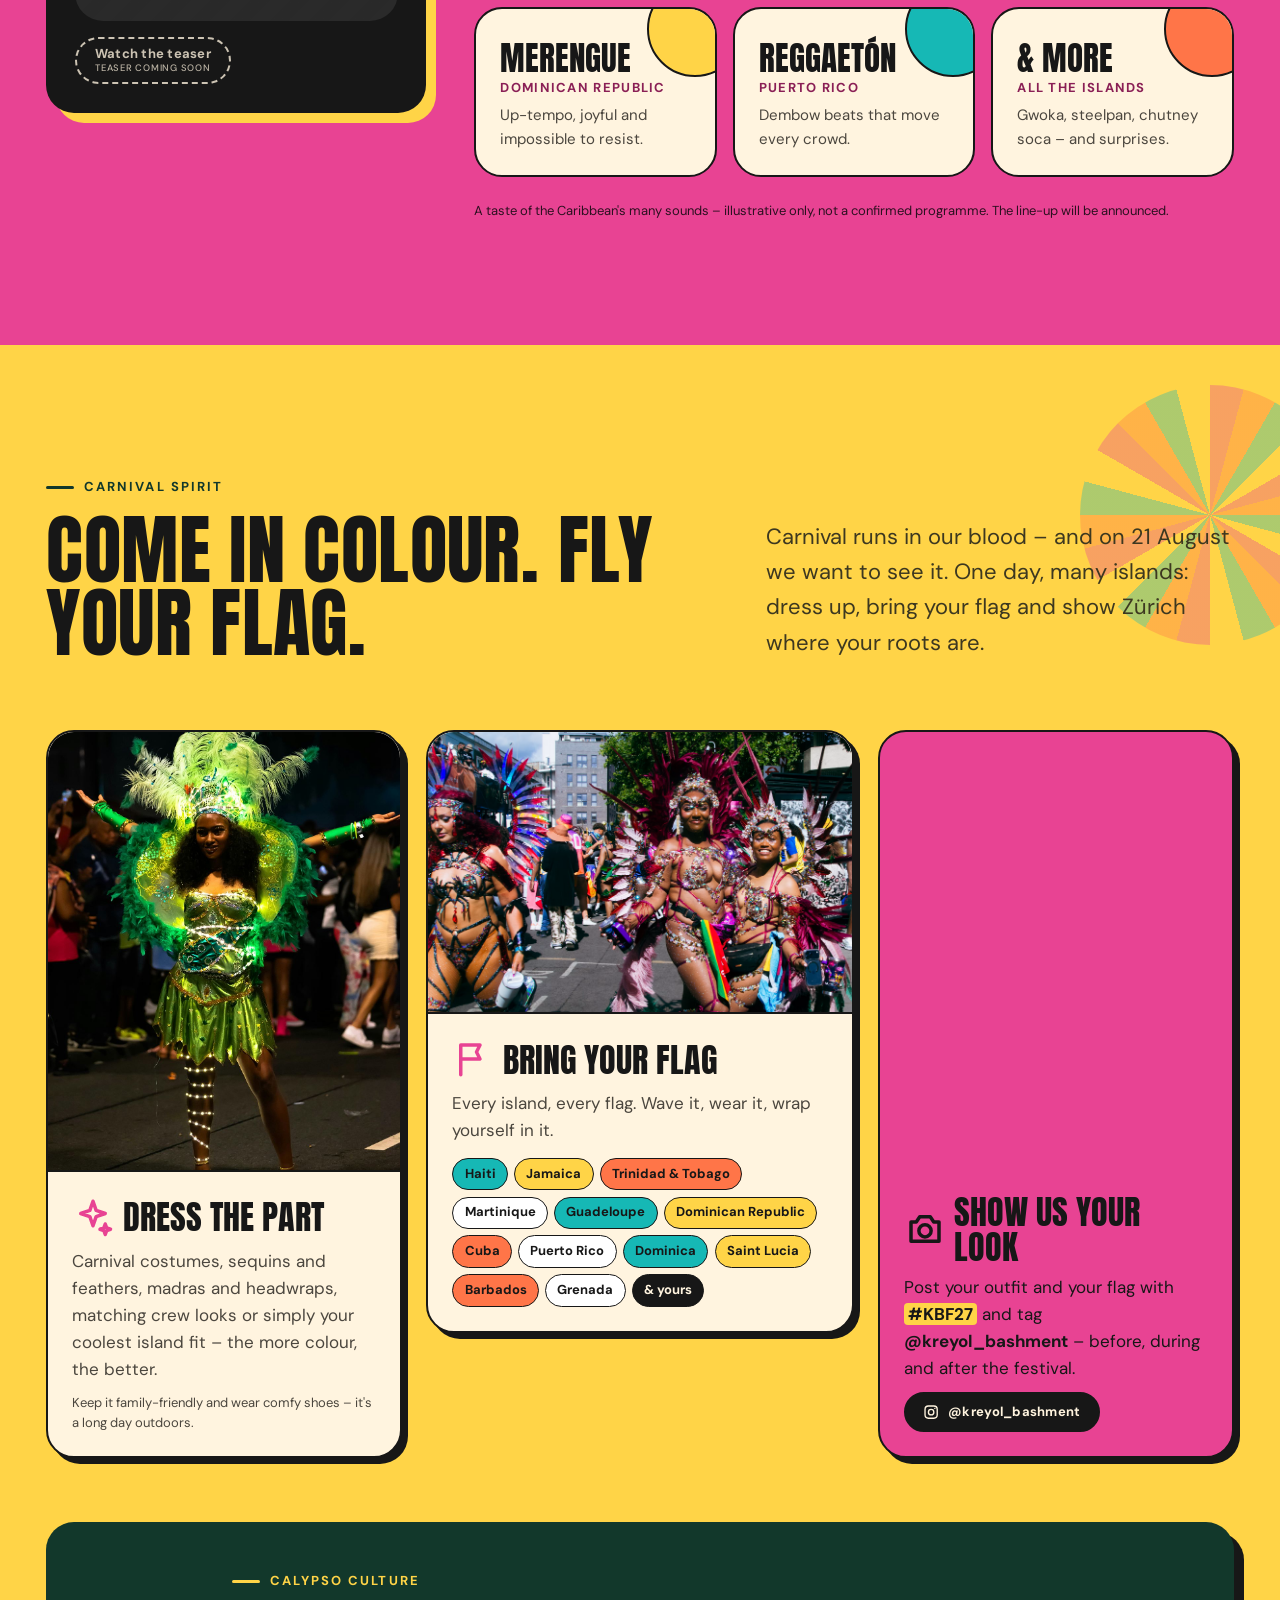
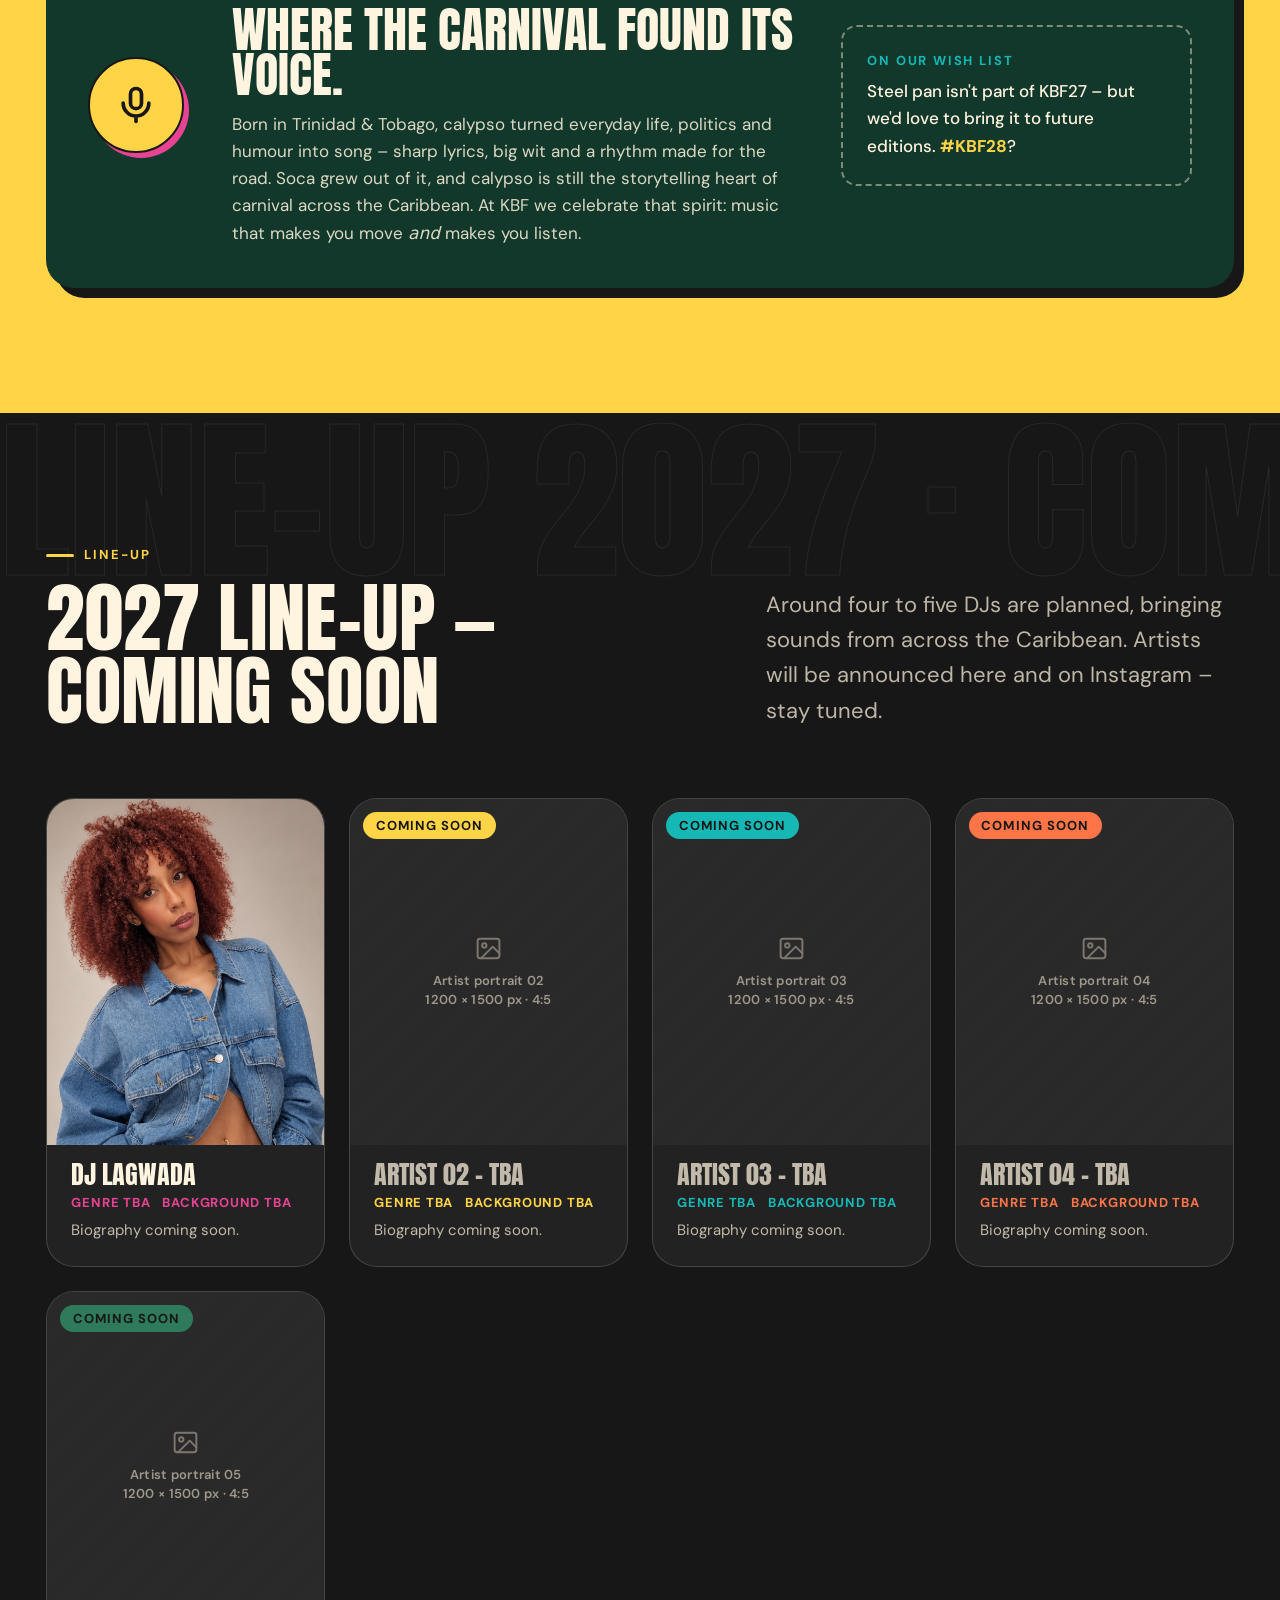
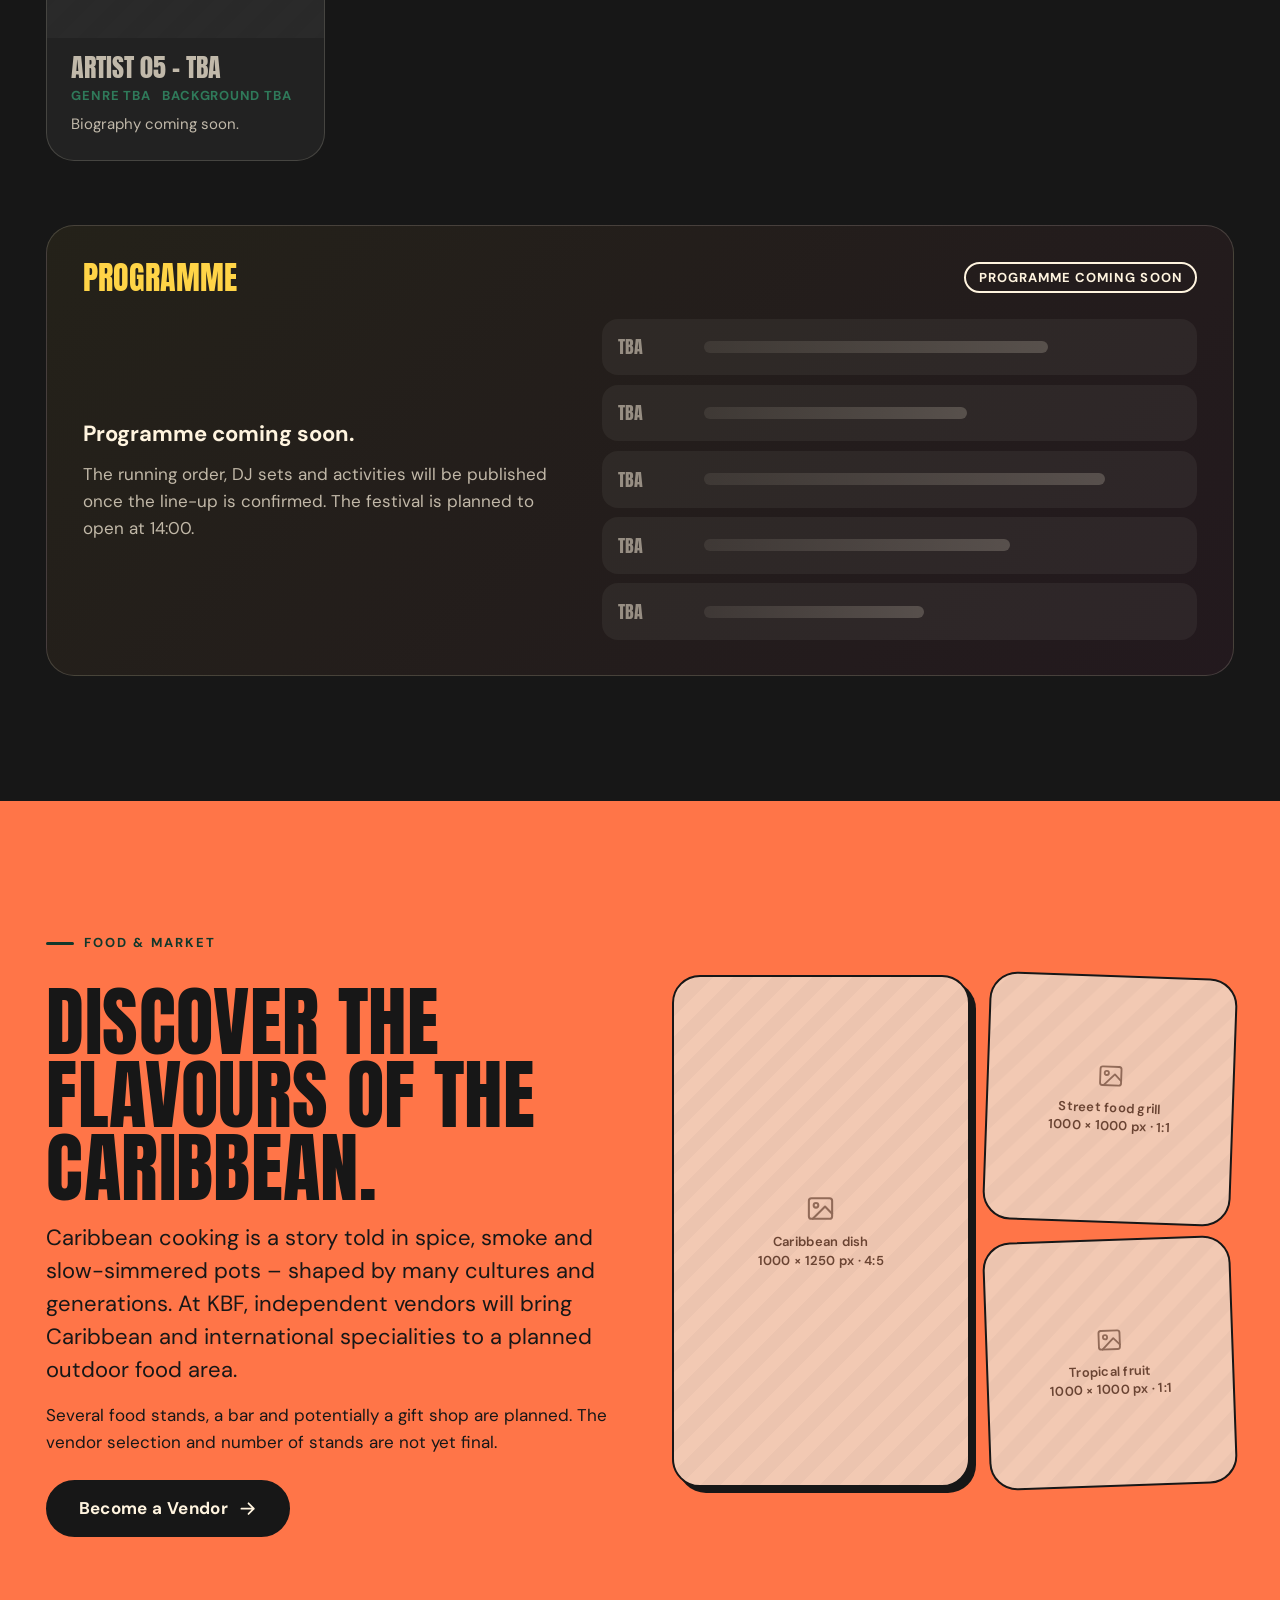
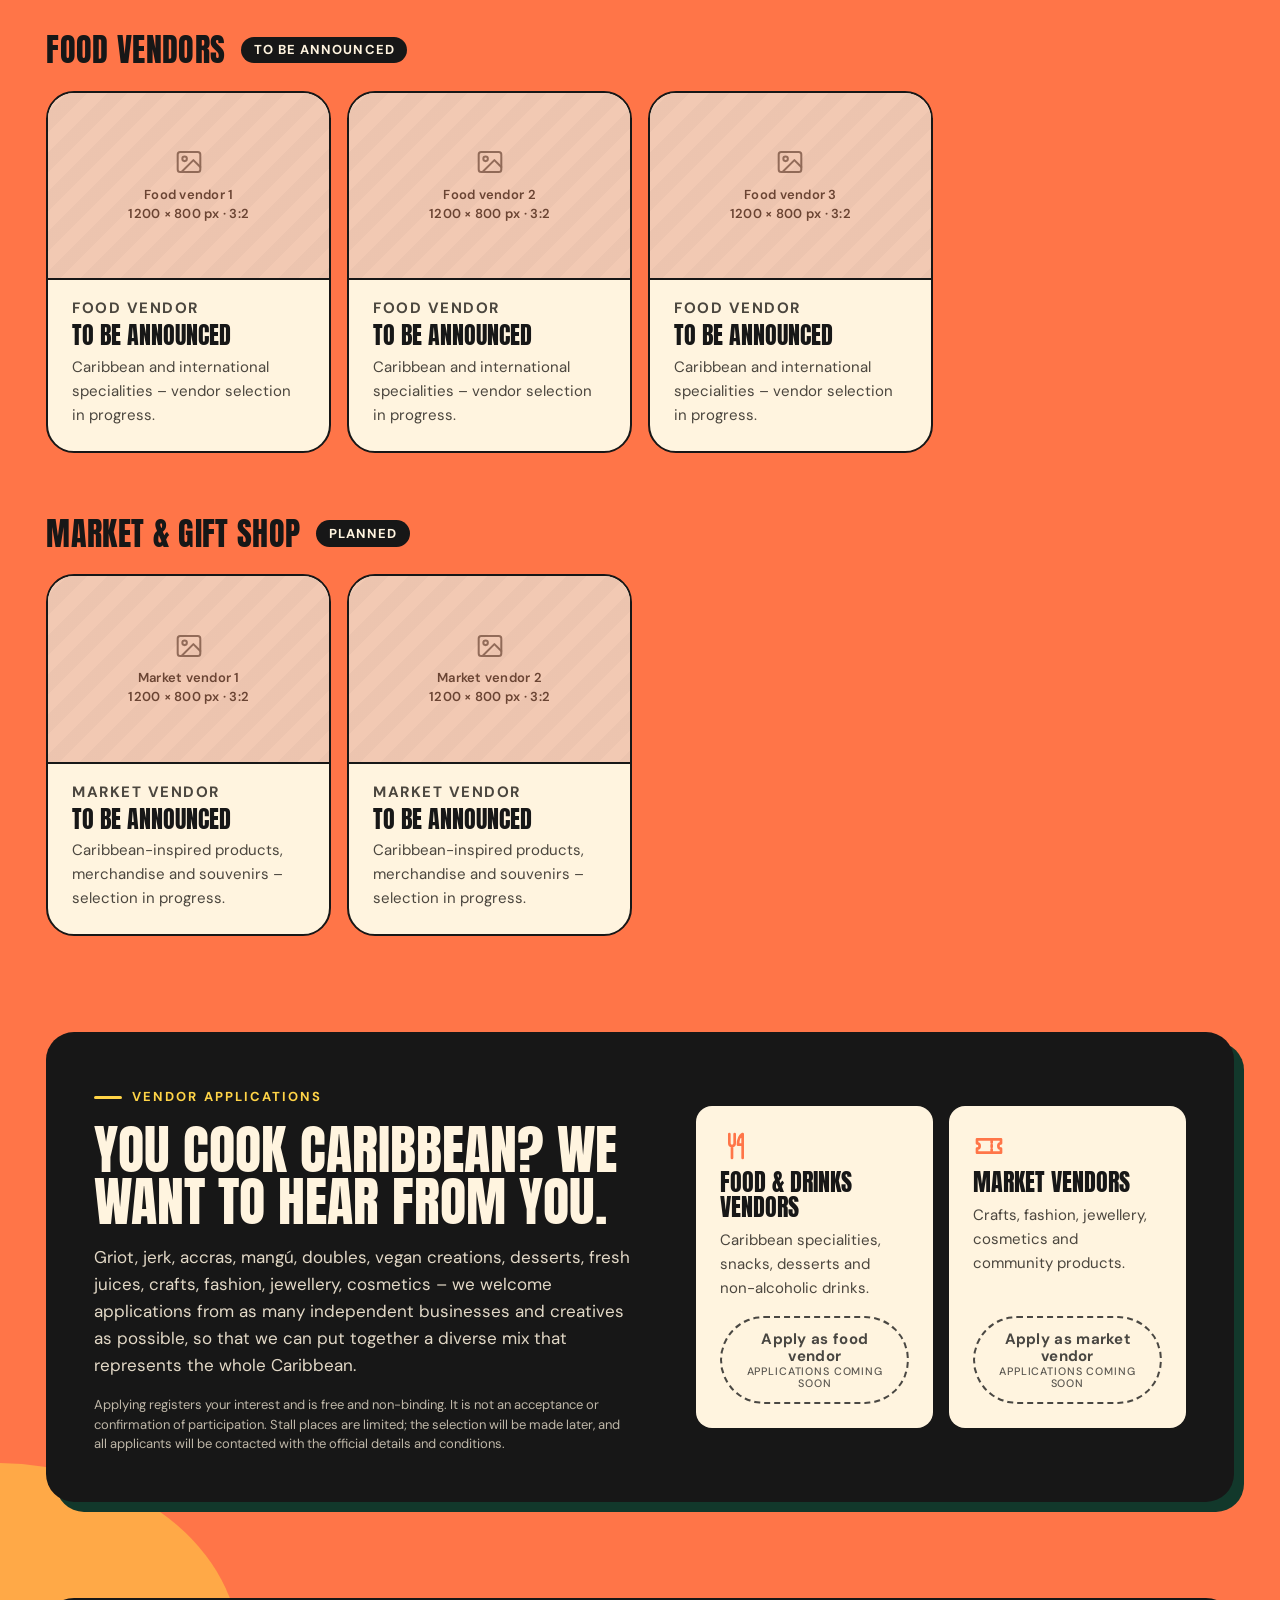
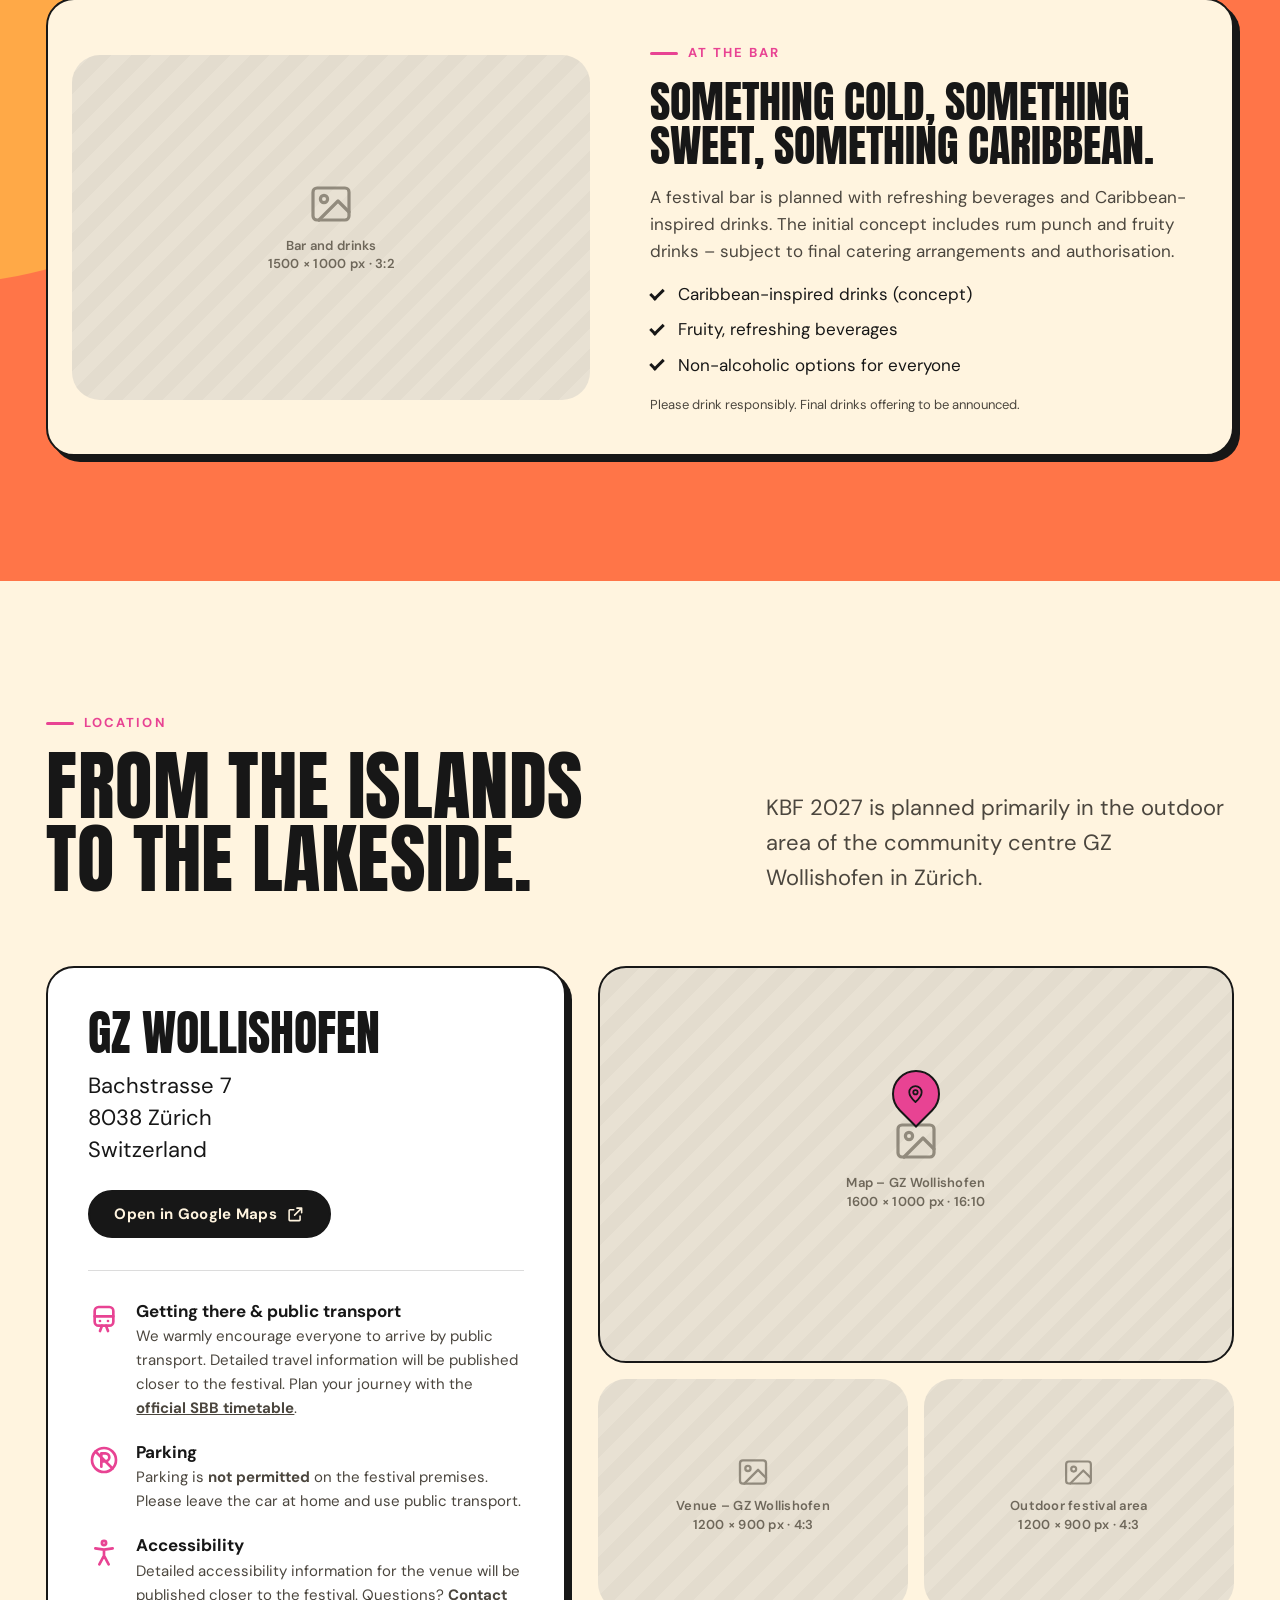
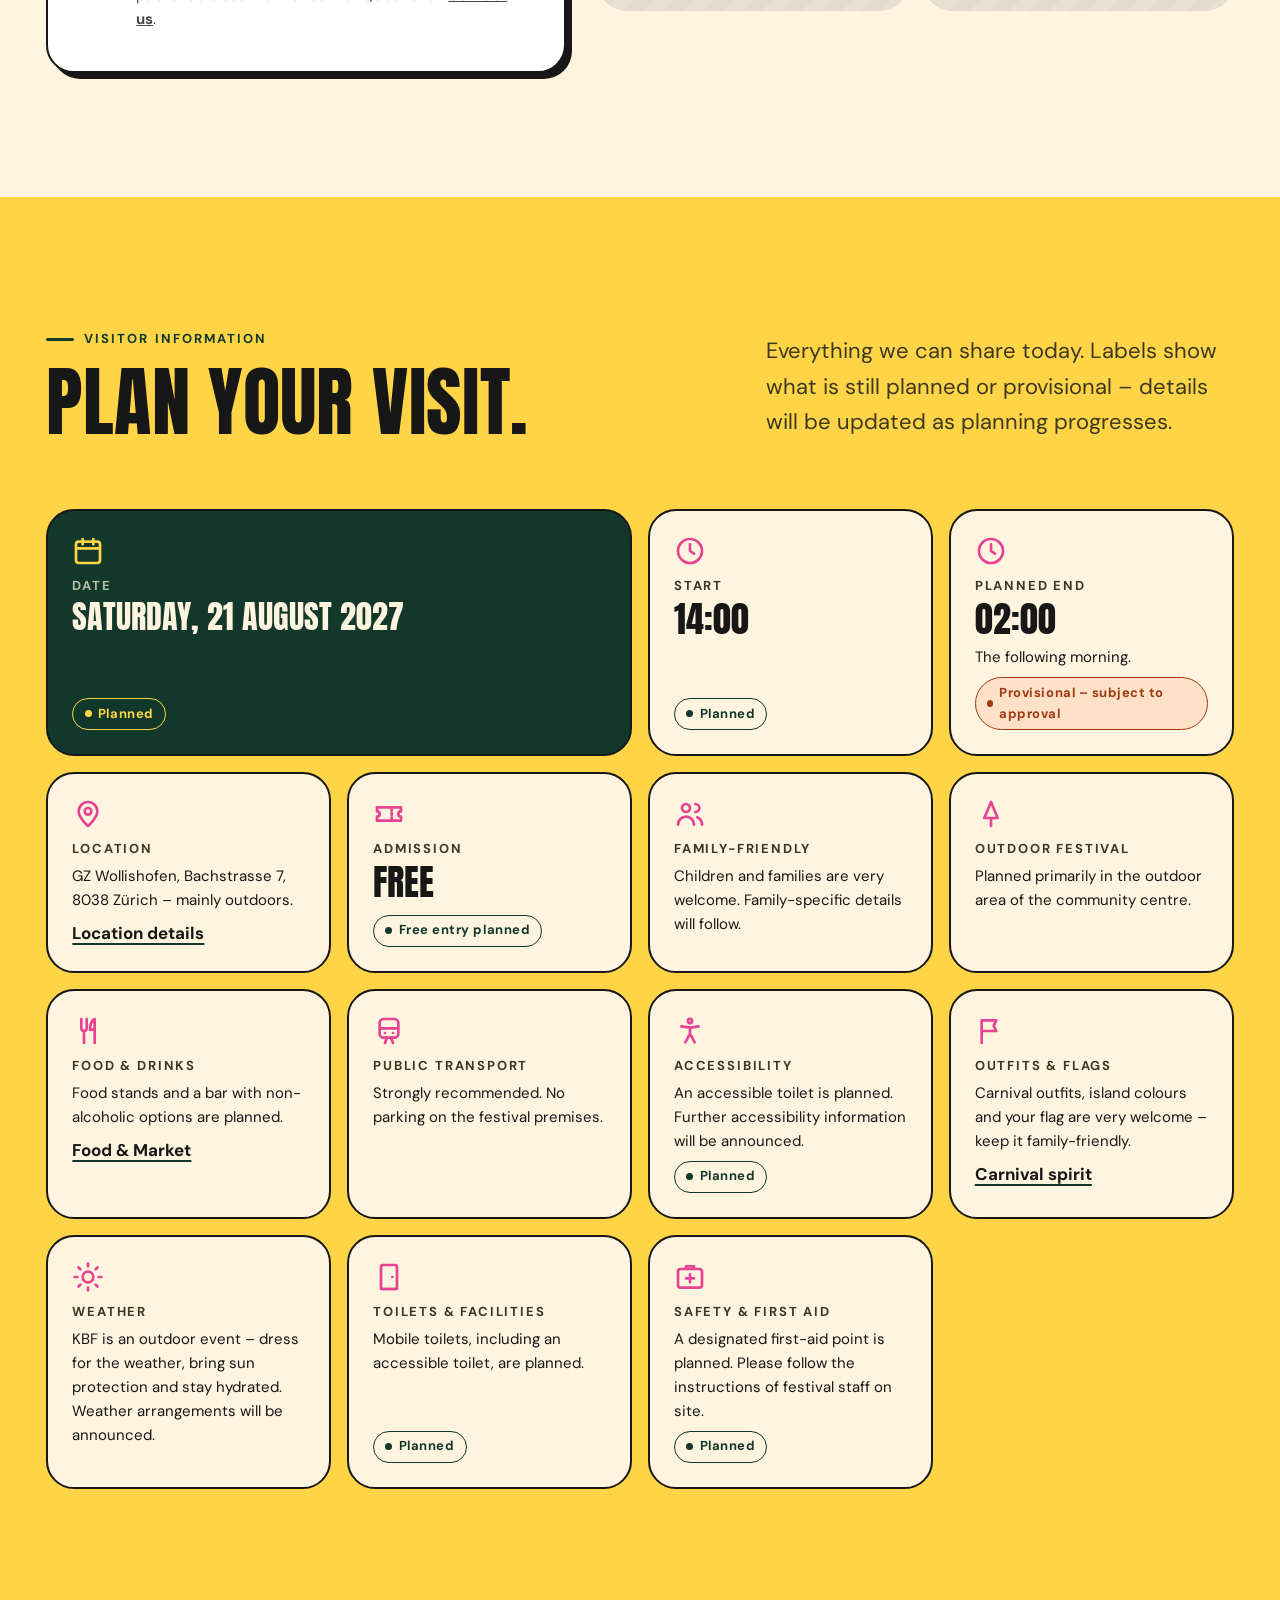
==== commit b306ae57: "Add carnival photos across the site and rename artist to DJ Lagwada - Hero background, About, Experi" ====
--- a/index.html
+++ b/index.html
@@ -165,7 +165,7 @@
          ===================================================================== -->
     <section class="hero" id="home" aria-labelledby="hero-title">
       <!-- HERO BACKGROUND: place <img> inside .media (object-fit: cover is applied automatically) -->
-      <div class="hero__bg media" data-ph="Hero background image" data-size="2400 × 1350 px · 16:9" role="img" aria-label="Image placeholder: hero background image"></div>
+      <div class="hero__bg media"><img src="assets/img/gallery/fete1-web.jpg" alt="" fetchpriority="high" decoding="async" width="1600" height="1067" style="object-position: 60% 40%"></div>
       <div class="hero__overlay" aria-hidden="true"></div>
 
       <div class="hero__shapes" aria-hidden="true">
@@ -270,7 +270,7 @@
       <div class="container about__grid">
         <div class="about__visual reveal">
           <span class="shape shape--about-blob" aria-hidden="true"></span>
-          <div class="media media--rounded" style="--ratio: 4 / 5" data-ph="Caribbean community" data-size="1200 × 1500 px · 4:5" role="img" aria-label="Image placeholder: Caribbean community"></div>
+          <div class="media media--rounded" style="--ratio: 4 / 5"><img src="assets/img/gallery/fete5-web.jpg" alt="Festival-goer in a colourful flower shirt dancing on the grass next to someone waving the flag of Trinidad and Tobago" loading="lazy" decoding="async" width="1024" height="1536" style="object-position: 50% 60%"></div>
           <div class="about__sticker" aria-hidden="true">More than<br>a festival.</div>
         </div>
 
@@ -370,9 +370,9 @@
           </article>
 
           <article class="exp-card reveal" style="--accent: var(--c-teal)">
-            <!-- Illustrative stock photo (Unsplash License) – not taken at KBF -->
+            <!-- Illustrative photo – not taken at KBF -->
             <div class="media" style="--ratio: 4 / 3">
-              <img src="https://images.unsplash.com/photo-1659700570209-6446cca08ad8?w=1200&amp;q=75&amp;auto=format&amp;fit=crop" alt="Carnival dancers in large red, pink and yellow feathered costumes" loading="lazy" decoding="async" width="1200" height="900">
+              <img src="assets/img/gallery/carnival1-web.jpg" alt="Carnival dancers in large red, pink and yellow feathered costumes" loading="lazy" decoding="async" width="1600" height="1486">
             </div>
             <div class="exp-card__body">
               <span class="exp-card__num">04</span>
@@ -382,7 +382,7 @@
           </article>
 
           <article class="exp-card reveal" style="--accent: var(--c-pink)">
-            <div class="media" style="--ratio: 4 / 3" data-ph="Community dancing" data-size="1200 × 900 px · 4:3" role="img" aria-label="Image placeholder: community dancing"></div>
+            <div class="media" style="--ratio: 4 / 3"><img src="assets/img/gallery/fete3-web.jpg" alt="Crowd at a Caribbean carnival waving colourful flags, with the flag of Barbados in the centre" loading="lazy" decoding="async" width="1600" height="1067"></div>
             <div class="exp-card__body">
               <span class="exp-card__num">05</span>
               <h3 class="exp-card__title"><svg class="icon" aria-hidden="true"><use href="#i-family"/></svg>Community</h3>
@@ -460,9 +460,9 @@
 
         <div class="carnival__grid">
           <article class="carnival-card carnival-card--outfit reveal">
-            <!-- Illustrative stock photo (Unsplash License) – not taken at KBF -->
+            <!-- Illustrative photo – not taken at KBF -->
             <div class="media" style="--ratio: 4 / 5">
-              <img src="https://images.unsplash.com/photo-1659895416894-6c5ab7fd597c?w=1000&amp;q=75&amp;auto=format&amp;fit=crop" alt="Woman in a glowing green feathered carnival costume at a night parade" loading="lazy" decoding="async" width="1000" height="1250" style="object-position: 50% 30%">
+              <img src="assets/img/gallery/carnival2-web.jpg" alt="Woman in a glowing green feathered carnival costume at a night parade" loading="lazy" decoding="async" width="1067" height="1600" style="object-position: 50% 30%">
             </div>
             <div class="carnival-card__body">
               <h3><svg class="icon" aria-hidden="true"><use href="#i-sparkle"/></svg>Dress the part</h3>
@@ -472,9 +472,9 @@
           </article>
 
           <article class="carnival-card carnival-card--flag reveal">
-            <!-- Illustrative stock photo (Unsplash License) – not taken at KBF -->
+            <!-- Illustrative photo – not taken at KBF -->
             <div class="media" style="--ratio: 3 / 2">
-              <img src="https://images.unsplash.com/photo-1788261862149-9021242fd588?w=1500&amp;h=1000&amp;q=75&amp;auto=format&amp;fit=crop&amp;crop=faces" alt="Carnival revellers in feathered costumes with flag sashes dancing on a sunny street" loading="lazy" decoding="async" width="1500" height="1000">
+              <img src="assets/img/gallery/crop-over1.avif" alt="Carnival revellers in feathered costumes with flag sashes dancing on a sunny street" loading="lazy" decoding="async" width="1760" height="1760" style="object-position: 50% 45%">
             </div>
             <div class="carnival-card__body">
               <h3><svg class="icon" aria-hidden="true"><use href="#i-flag"/></svg>Bring your flag</h3>
@@ -978,11 +978,11 @@
             <p class="eyebrow reveal">Future festival gallery</p>
             <h2 class="section-title reveal" id="gallery-title" data-i18n="gallery.title">Visual preview</h2>
           </div>
-          <p class="section-intro reveal">A glimpse of the atmosphere we're creating. These are placeholders for future imagery – not photographs of previous KBF editions.</p>
+          <p class="section-intro reveal">A glimpse of the Caribbean carnival spirit that inspires KBF. These impressions are not photographs of previous KBF editions.</p>
         </header>
 
         <div class="gallery-grid">
-          <div class="media gallery__item gallery__item--tall reveal" data-ph="Festival atmosphere" data-size="1200 × 1600 px · 3:4" role="img" aria-label="Image placeholder: festival atmosphere"></div>
+          <div class="media gallery__item gallery__item--tall reveal"><img src="assets/img/gallery/fete2-web.jpg" alt="Packed tree-lined street at a Caribbean carnival with a sound truck flying the flag of Saint Lucia" loading="lazy" decoding="async" width="1067" height="1600" style="object-position: 70% 60%"></div>
           <div class="media gallery__item gallery__item--wide reveal" data-ph="Caribbean music" data-size="1600 × 900 px · 16:9" role="img" aria-label="Image placeholder: Caribbean music"></div>
           <div class="media gallery__item reveal" data-ph="Dancing" data-size="1200 × 1200 px · 1:1" role="img" aria-label="Image placeholder: dancing"></div>
           <div class="media gallery__item reveal" data-ph="Food" data-size="1200 × 1200 px · 1:1" role="img" aria-label="Image placeholder: food"></div>
--- a/assets/css/main.css
+++ b/assets/css/main.css
@@ -486,8 +486,8 @@
 .hero__overlay {
   position: absolute; inset: 0; z-index: -2;
   background:
-    linear-gradient(100deg, rgba(18,56,43,.96) 0%, rgba(18,56,43,.82) 45%, rgba(18,56,43,.35) 100%),
-    linear-gradient(0deg, rgba(11,37,28,.9) 0%, transparent 40%);
+    linear-gradient(100deg, rgba(18,56,43,.92) 0%, rgba(18,56,43,.7) 40%, rgba(18,56,43,.15) 100%),
+    linear-gradient(0deg, rgba(11,37,28,.85) 0%, transparent 35%);
 }
 .hero__shapes { position: absolute; inset: 0; z-index: -1; pointer-events: none; }
 .shape { position: absolute; display: block; }
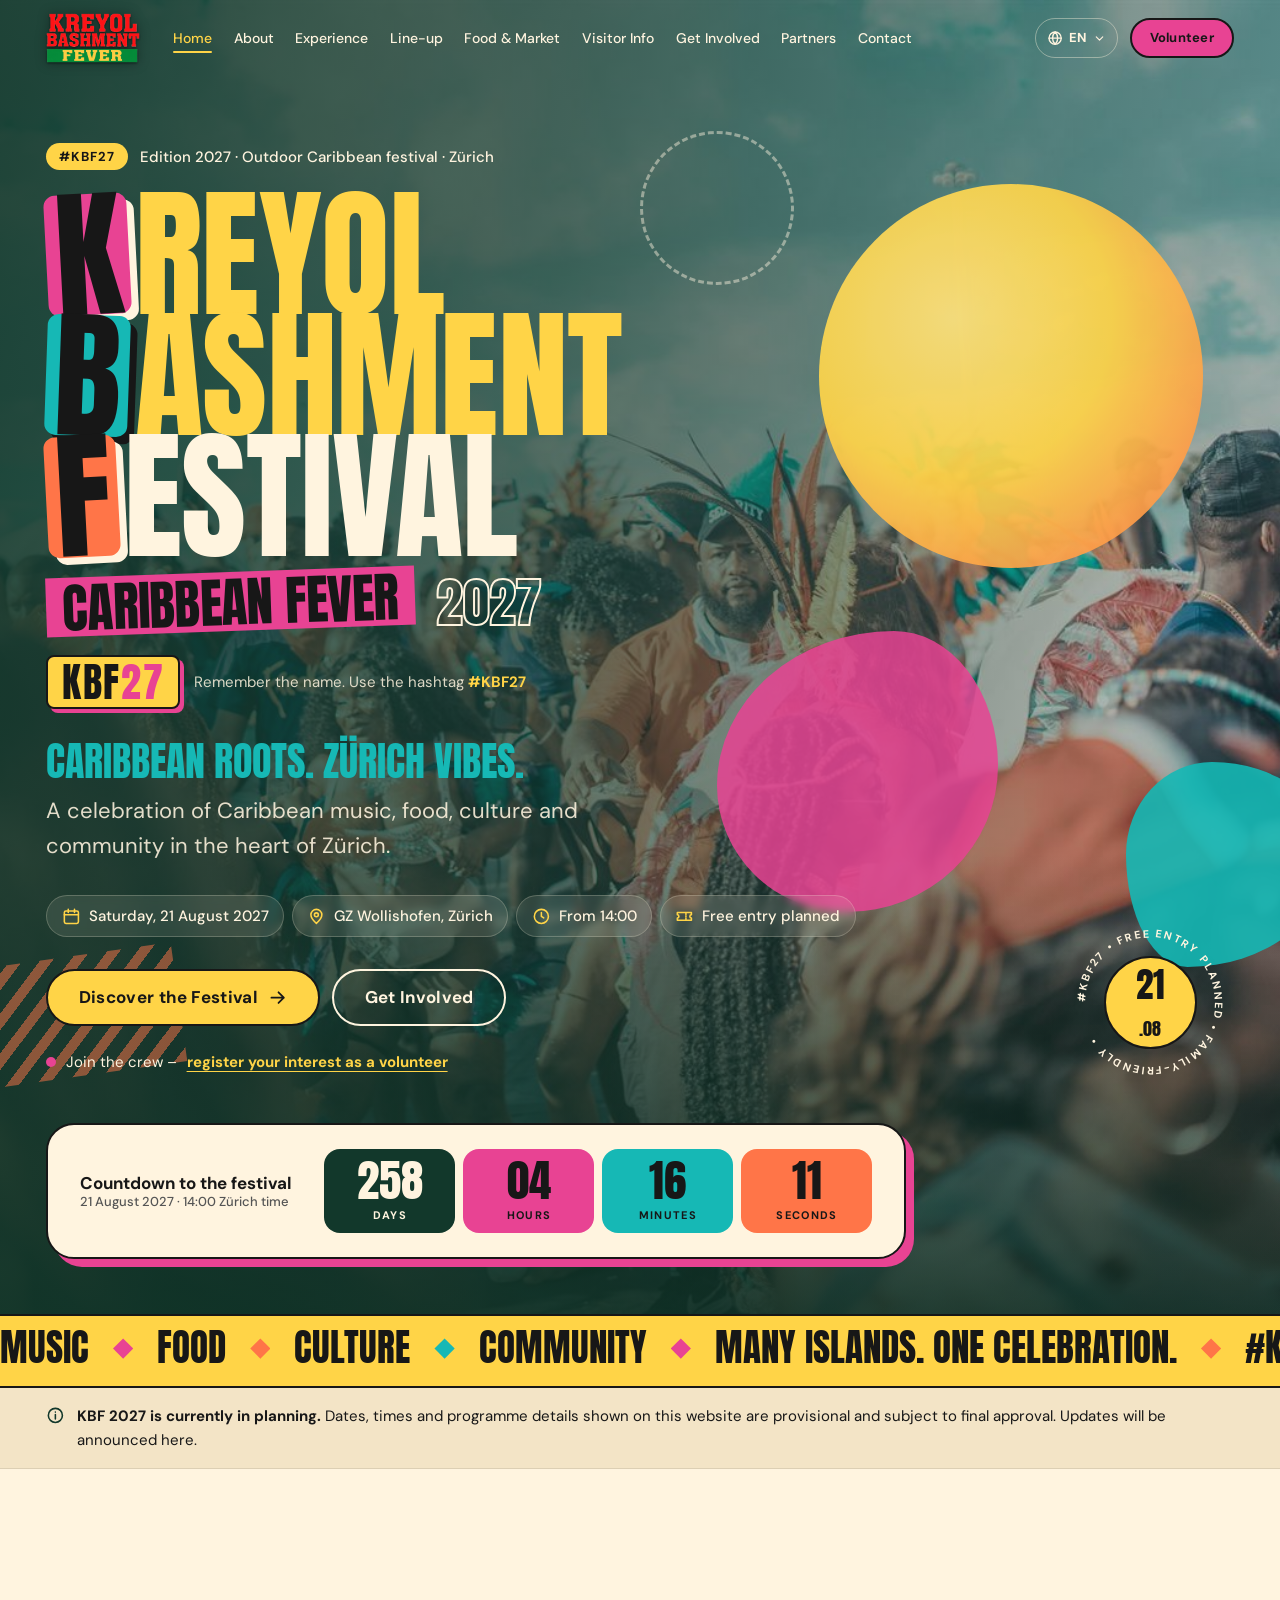
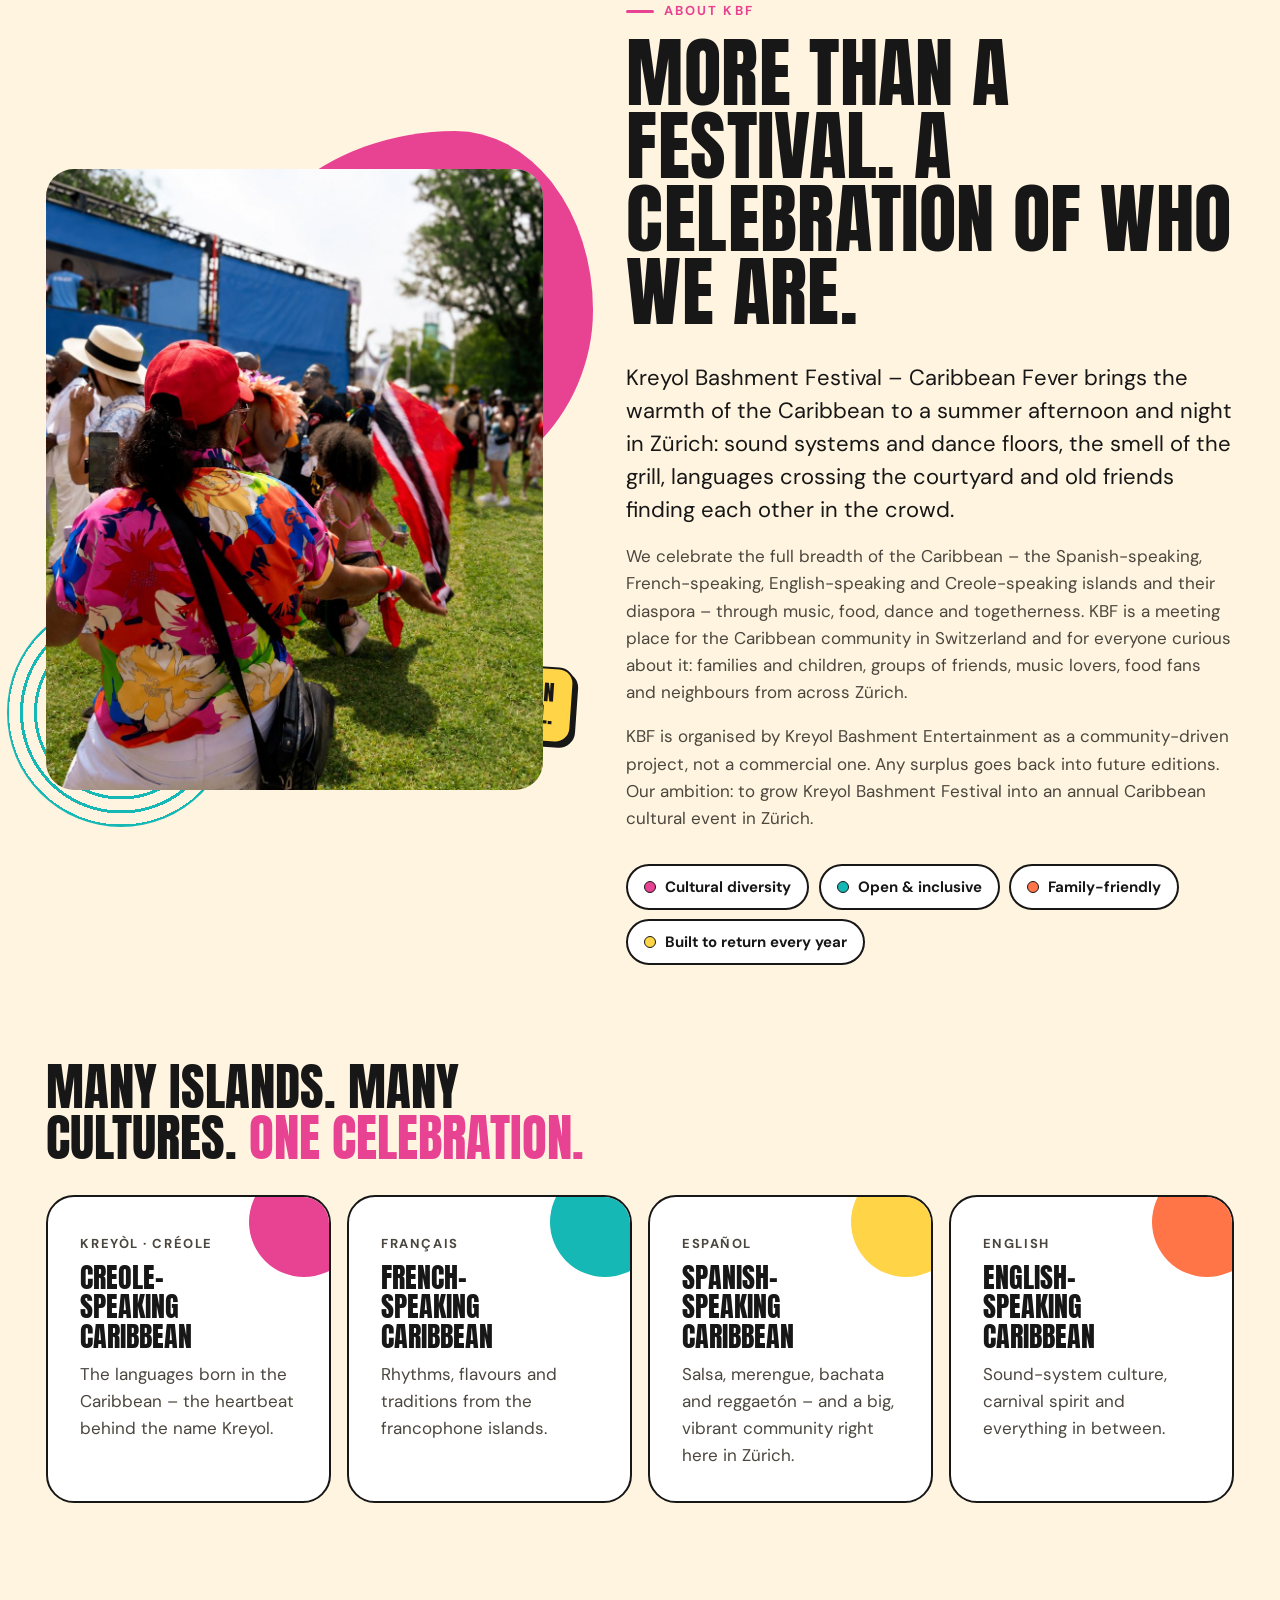
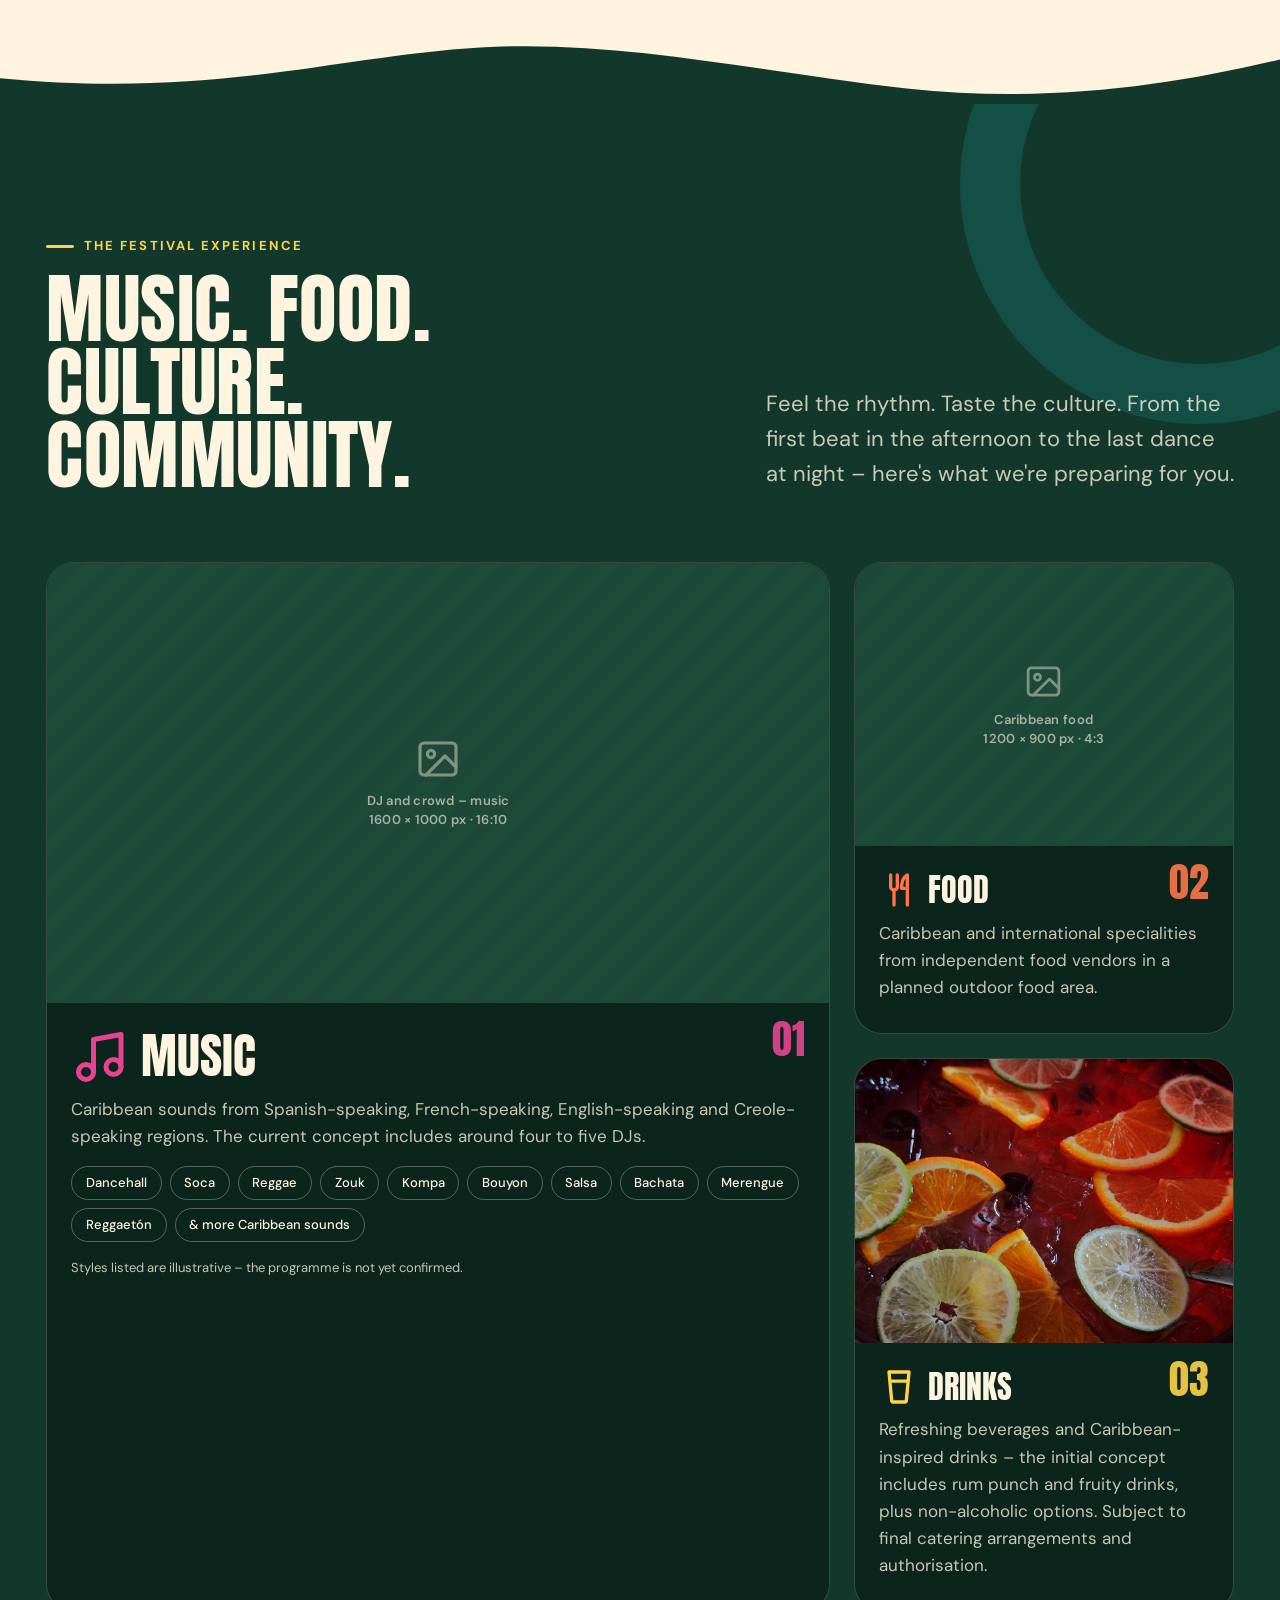
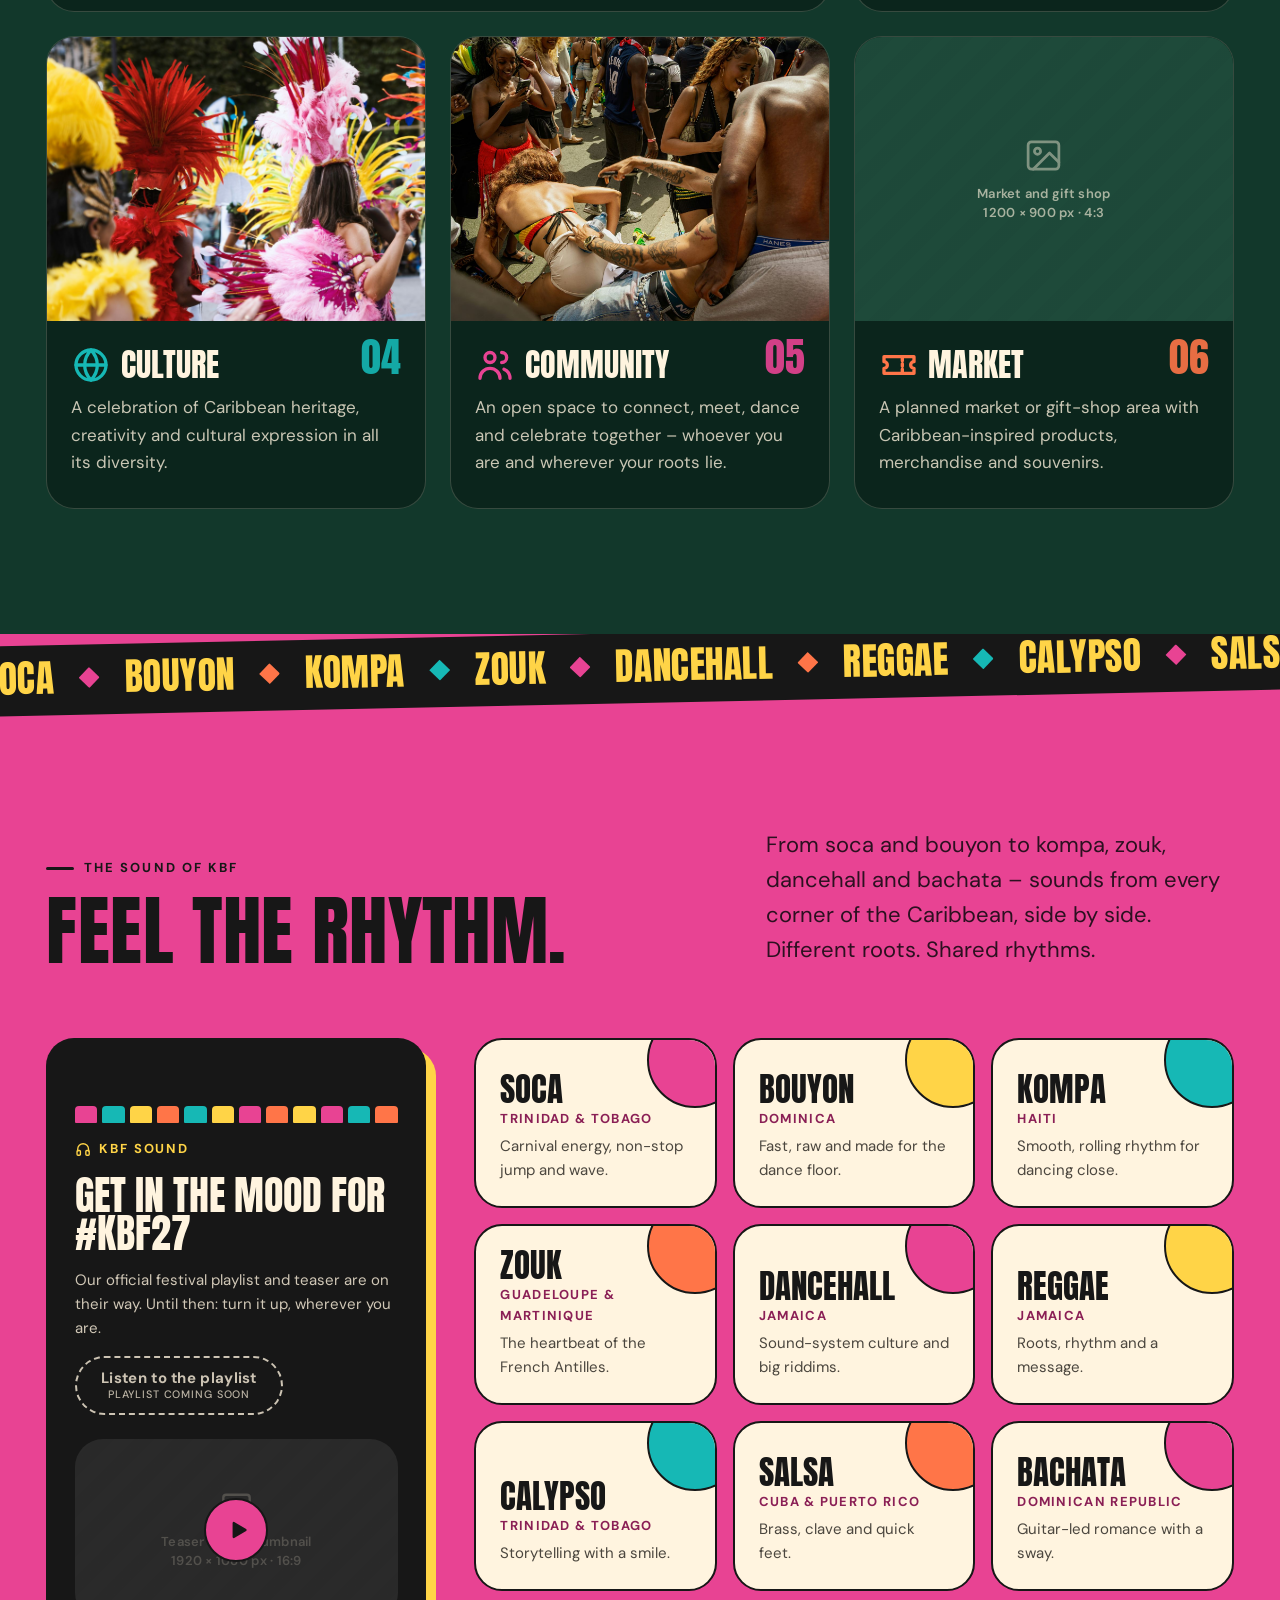
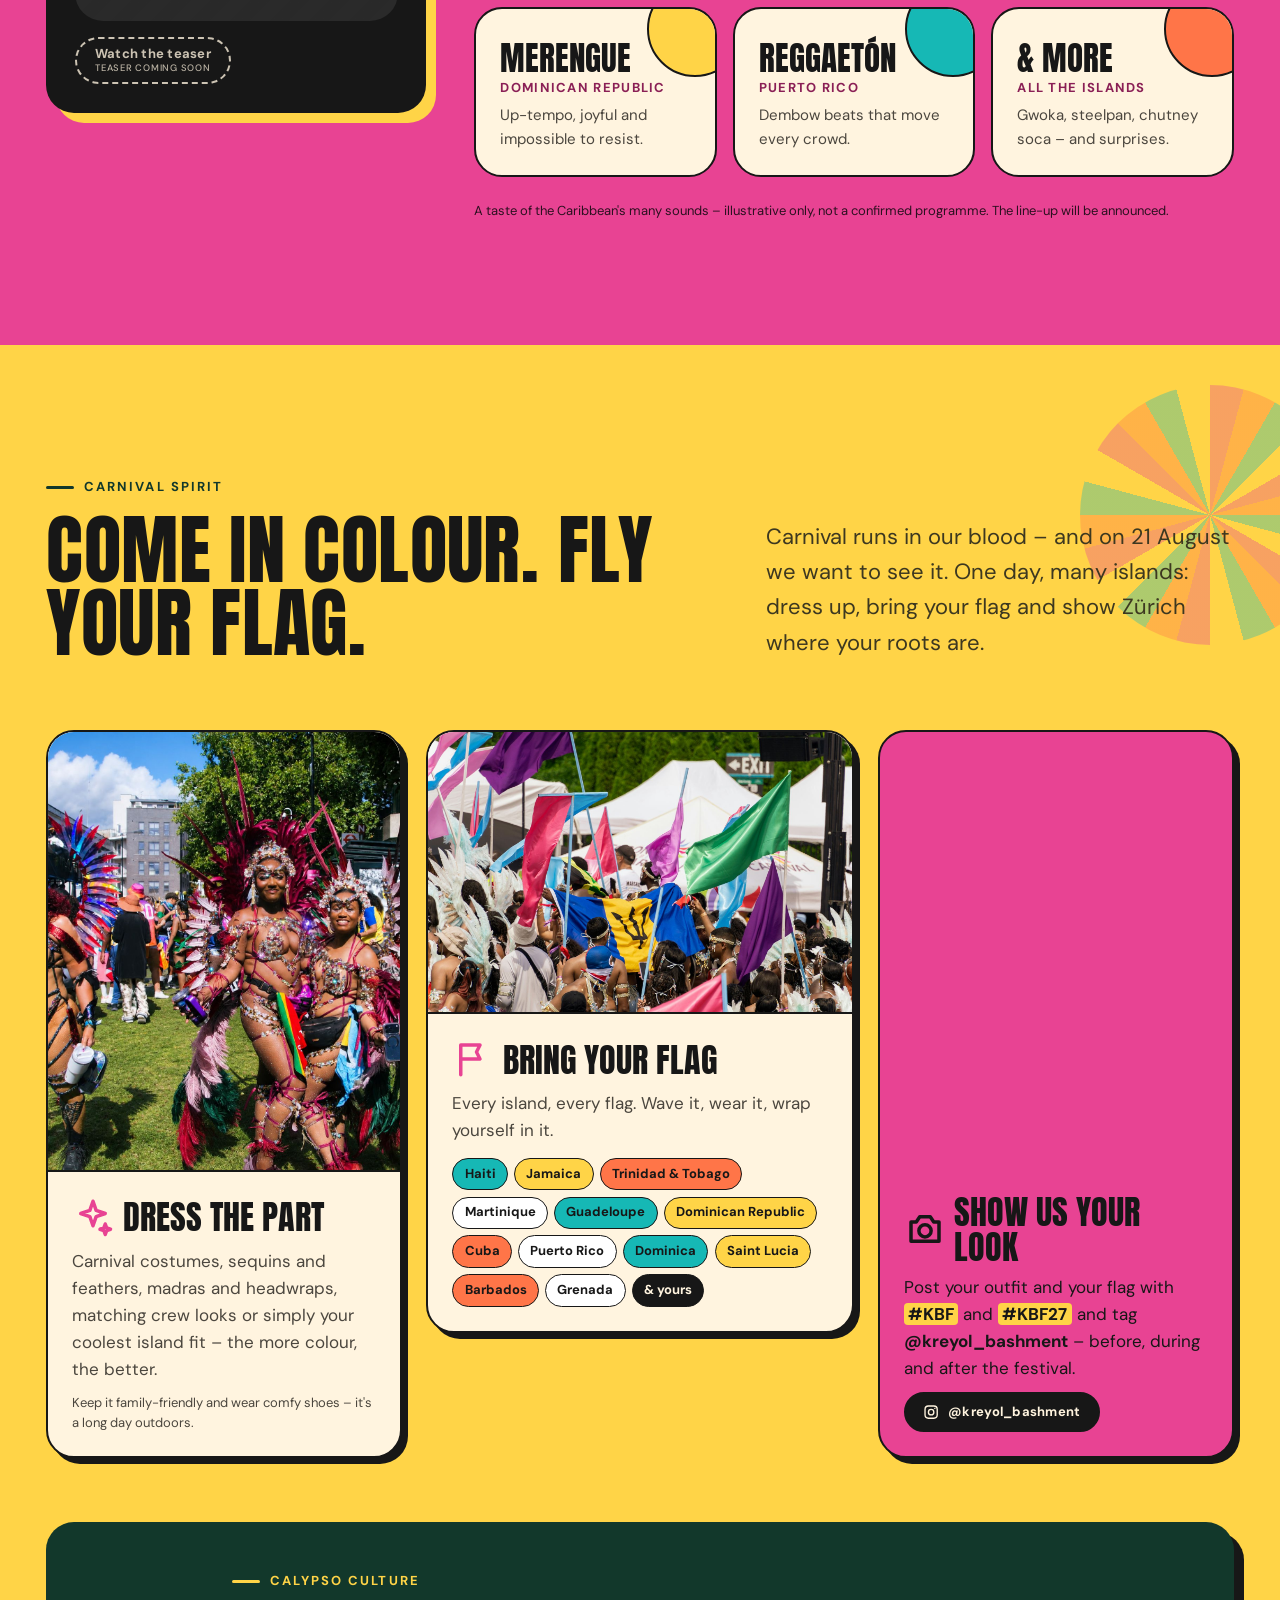
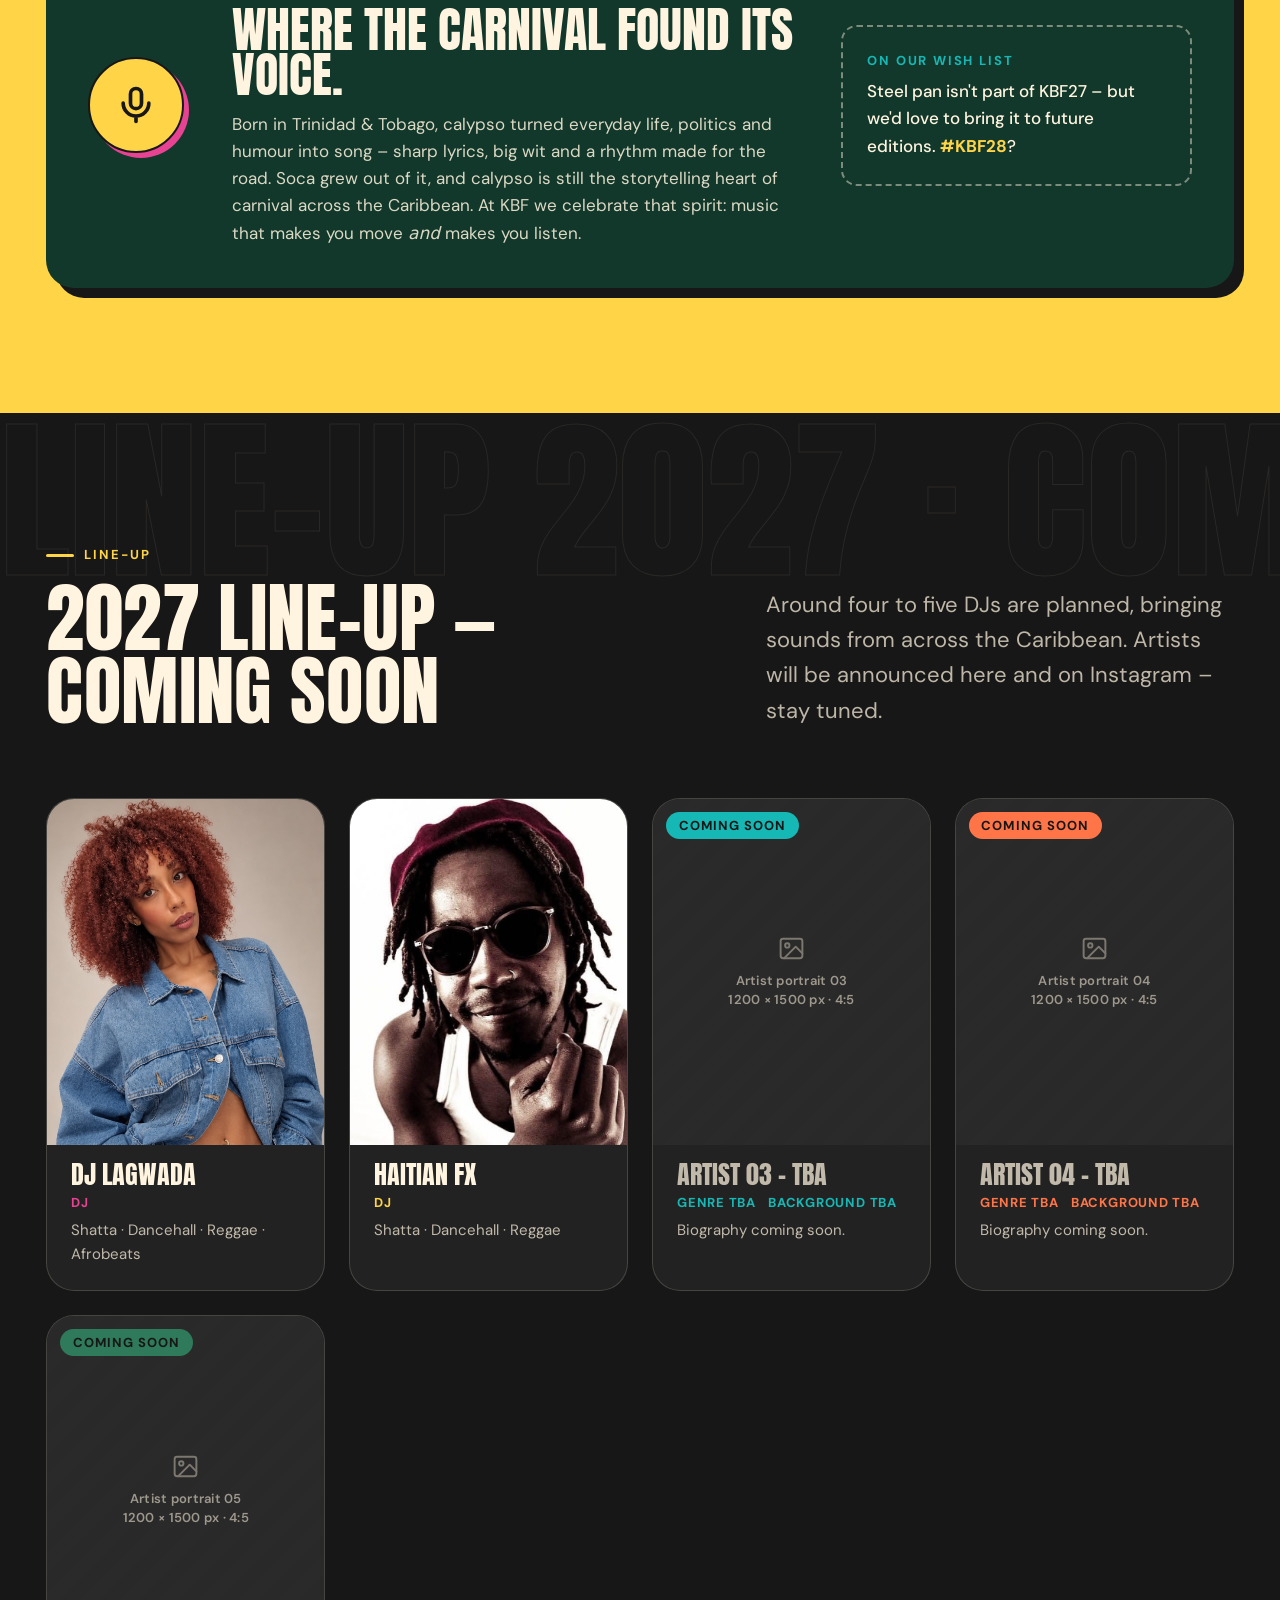
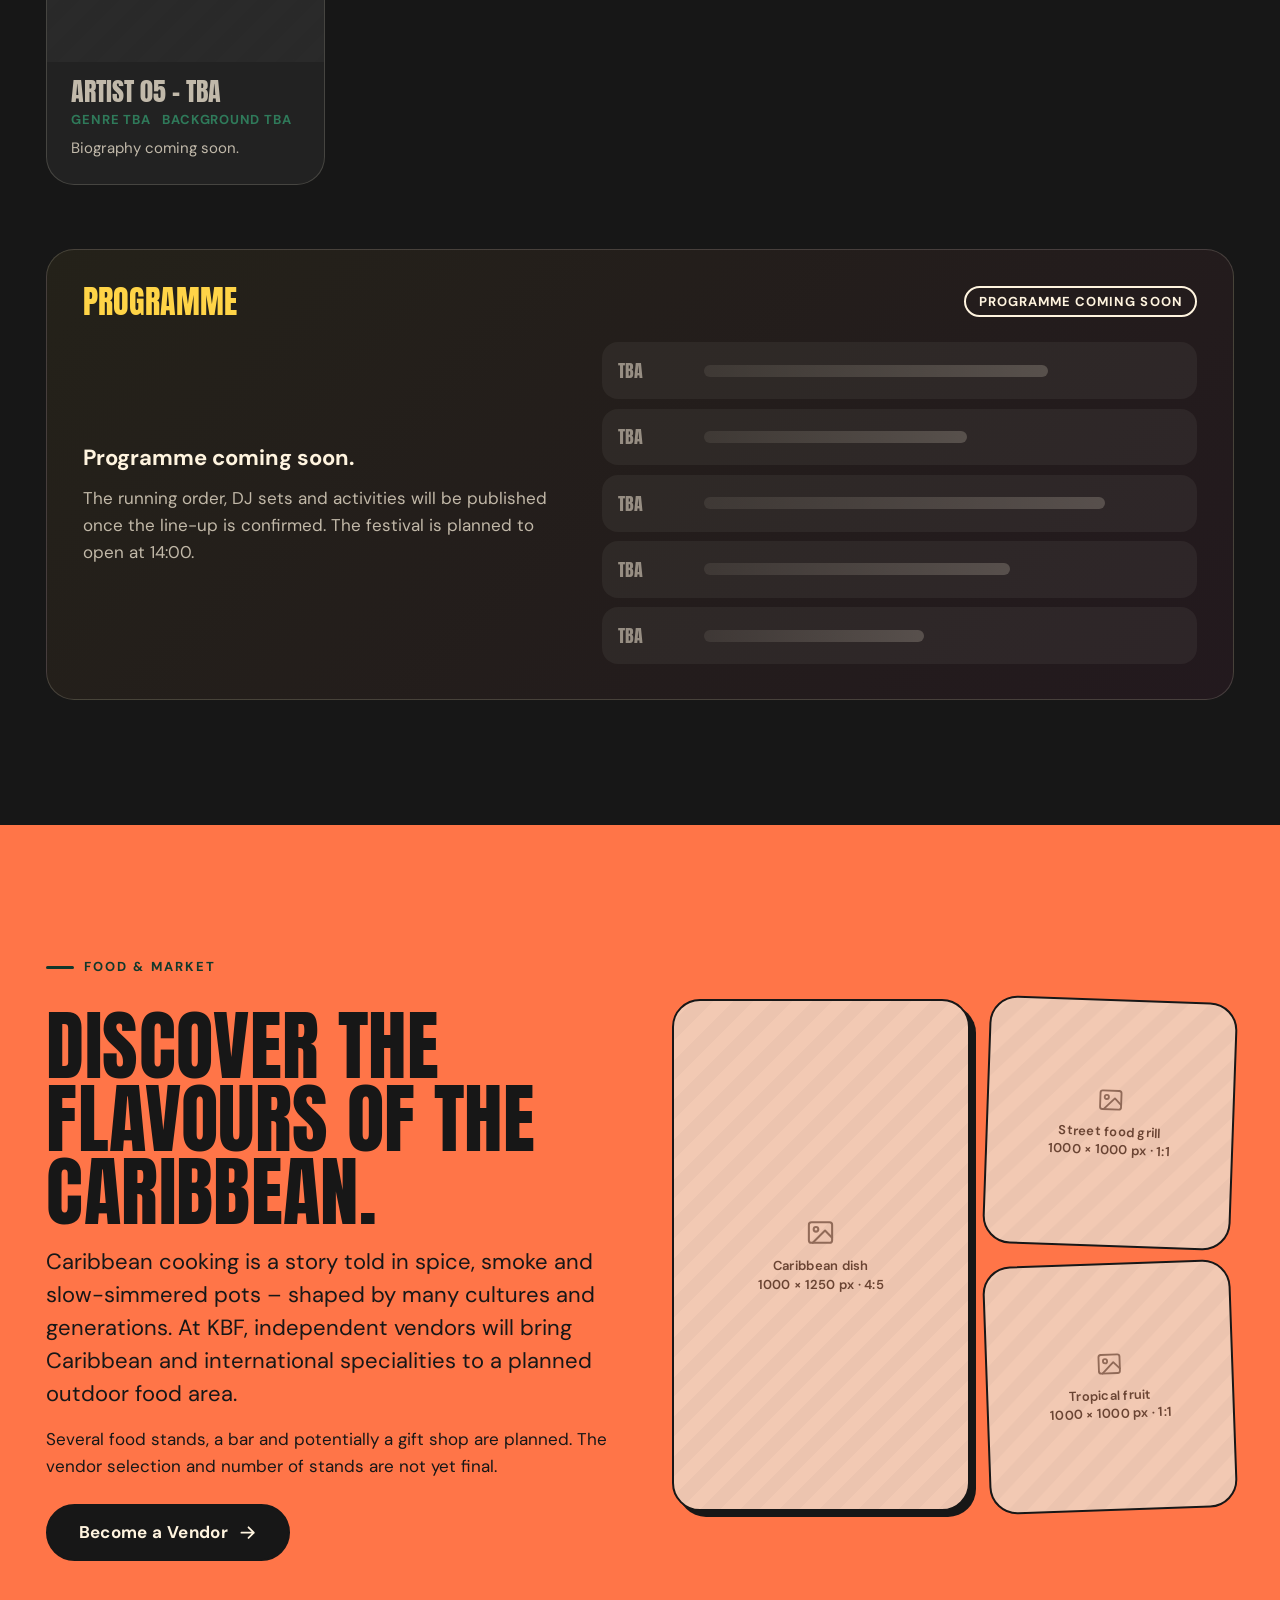
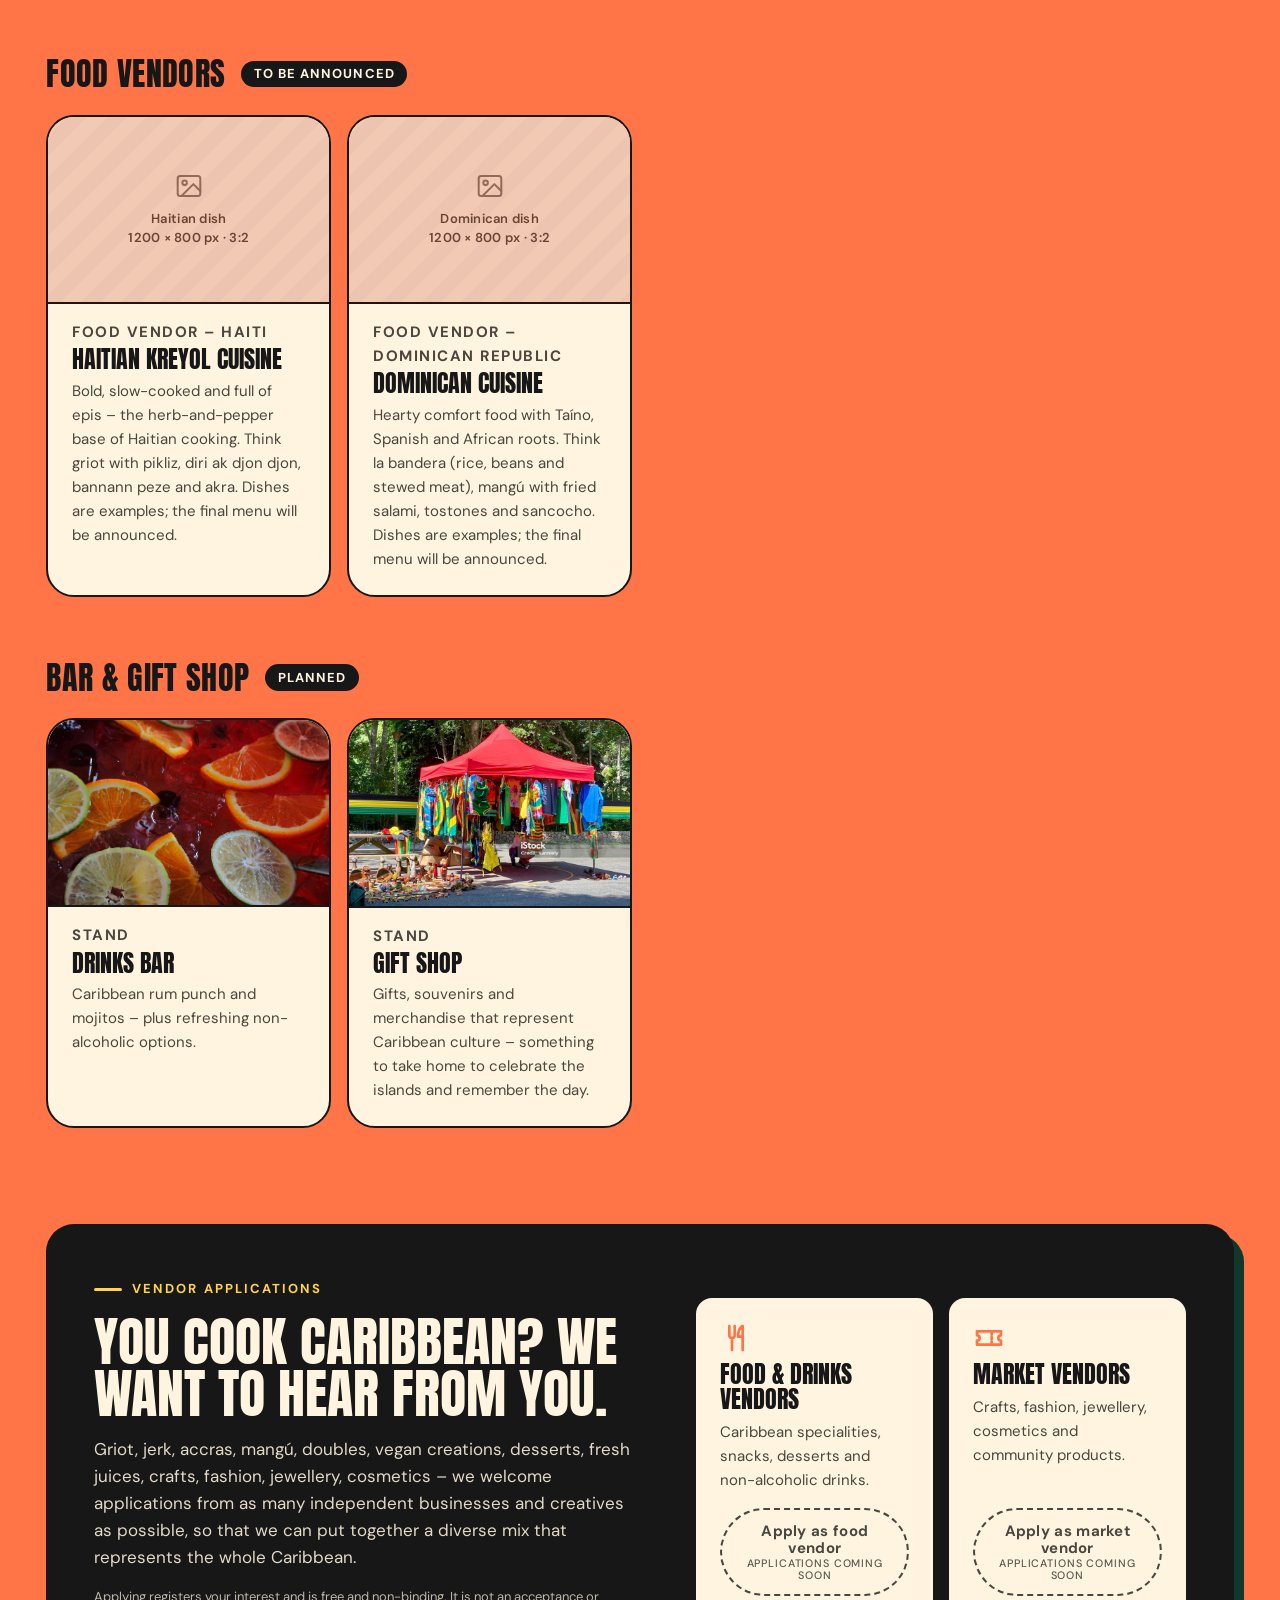
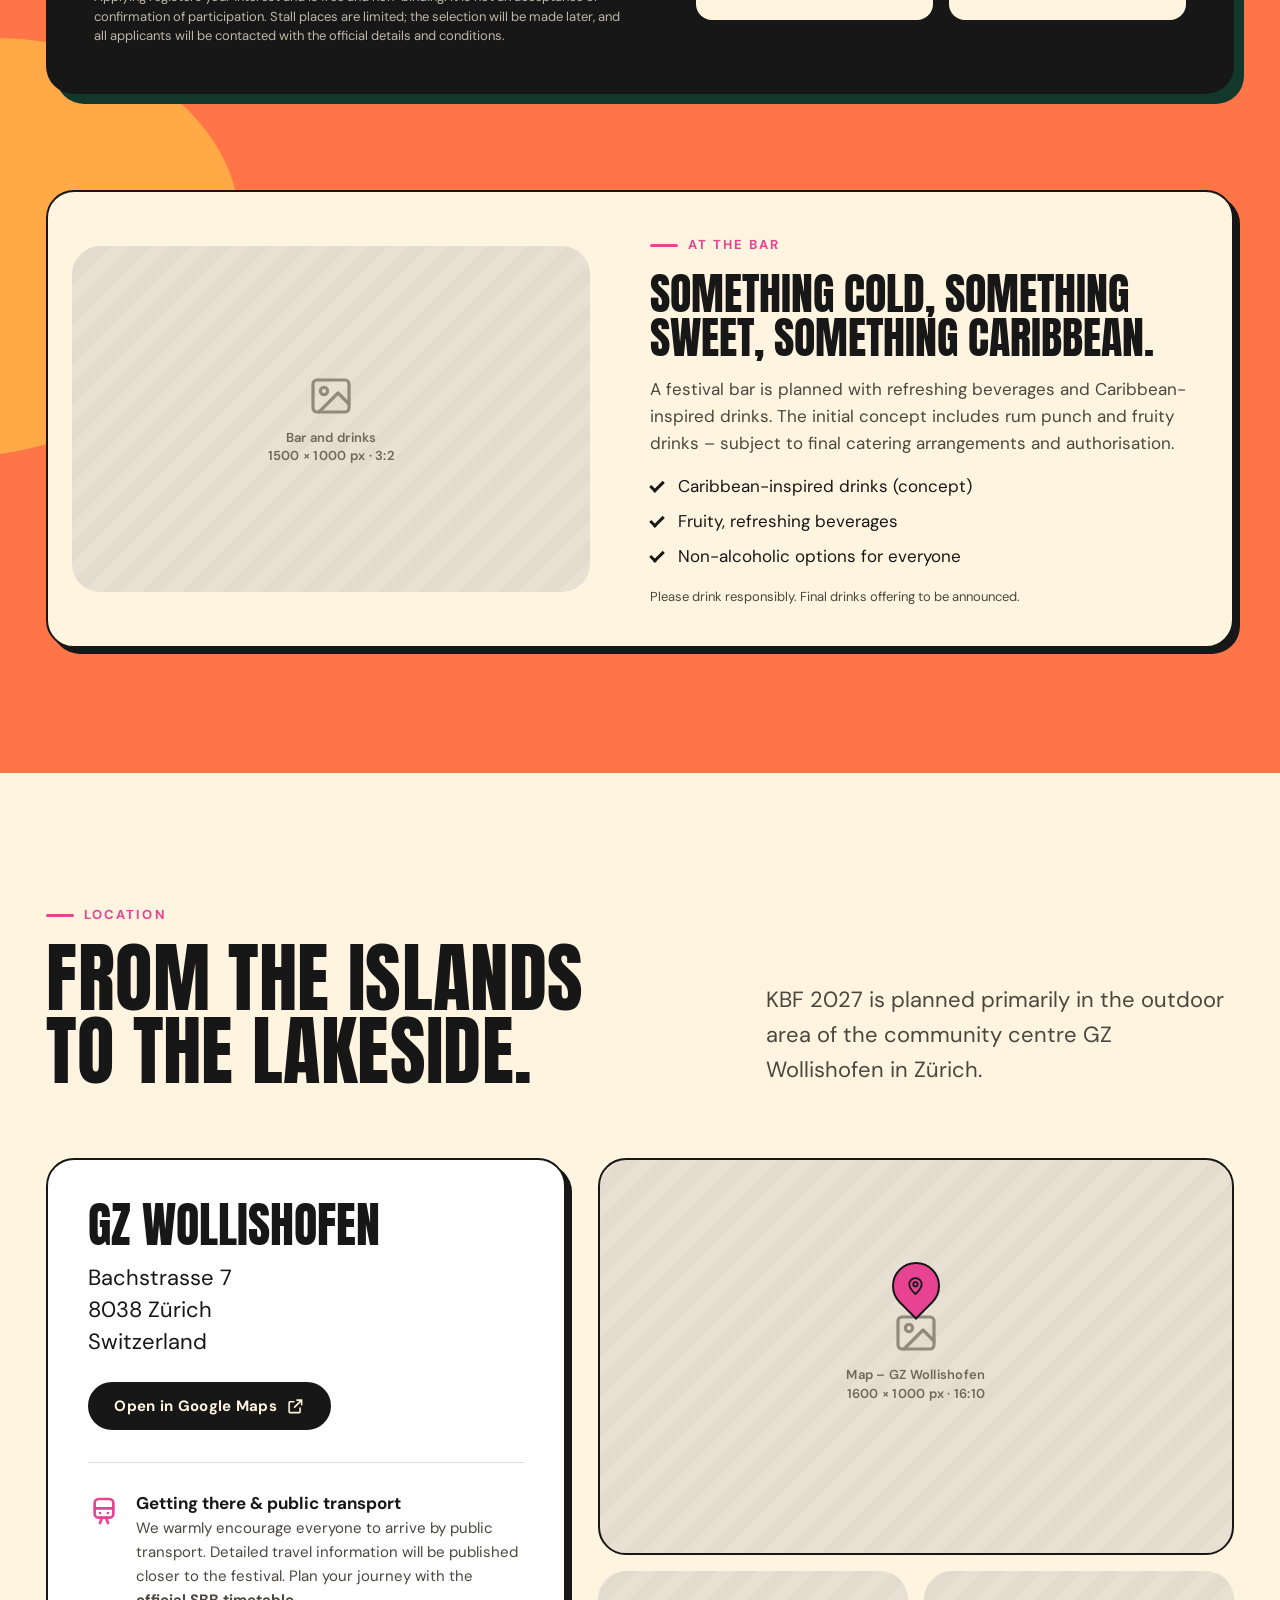
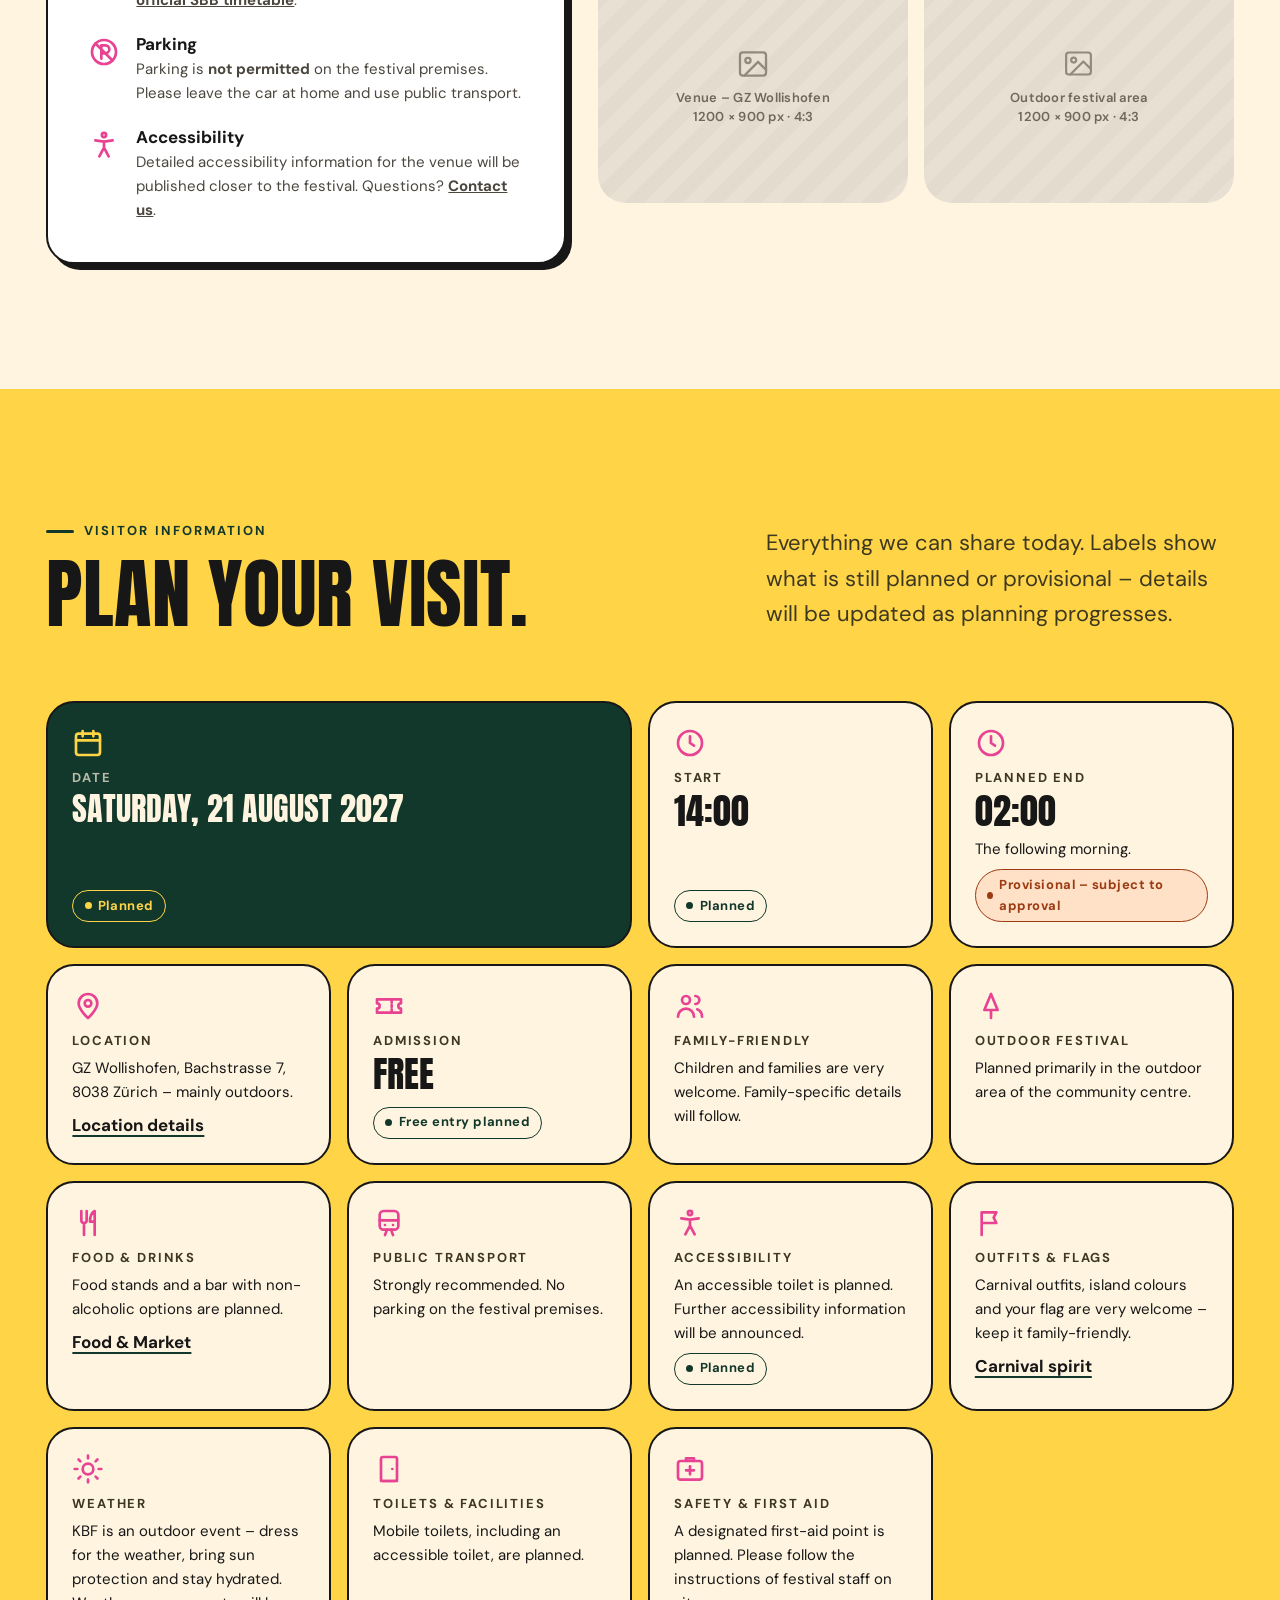
==== commit ee41a01c: "Add KBF logo, new artist, bar & gift shop stands and photo updates Branding - Add the official KBF l" ====
--- a/index.html
+++ b/index.html
@@ -116,8 +116,8 @@
   <header class="site-header" id="site-header">
     <div class="container site-header__inner">
       <a class="site-header__logo" href="#home" aria-label="Kreyol Bashment Festival – Caribbean Fever, back to top">
-        <!-- LOGO: replace the placeholder div with <img src="assets/img/brand/kbf-logo.svg" alt="KBF"> -->
-        <div class="media media--logo" style="--ratio: 5 / 2" data-ph="KBF logo" data-size="400 × 160 px"></div>
+        <!-- LOGO: assets/img/brand/kbf-logo-web.png (trimmed, transparent). Swap for an SVG when available. -->
+        <img class="site-logo" src="assets/img/brand/kbf-logo-web.png" alt="" width="600" height="322" decoding="async">
       </a>
 
       <nav class="site-nav" id="site-nav" aria-label="Main navigation">
@@ -361,7 +361,7 @@
           </article>
 
           <article class="exp-card reveal" style="--accent: var(--c-yellow)">
-            <div class="media" style="--ratio: 4 / 3" data-ph="Festival drinks" data-size="1200 × 900 px · 4:3" role="img" aria-label="Image placeholder: festival drinks"></div>
+            <div class="media" style="--ratio: 4 / 3"><img src="assets/img/vendors/rum-punch-web.jpg" alt="Bowl of Caribbean rum punch with orange and lime slices" loading="lazy" decoding="async" width="1198" height="1600" style="object-position: 50% 55%"></div>
             <div class="exp-card__body">
               <span class="exp-card__num">03</span>
               <h3 class="exp-card__title"><svg class="icon" aria-hidden="true"><use href="#i-drink"/></svg>Drinks</h3>
@@ -382,7 +382,7 @@
           </article>
 
           <article class="exp-card reveal" style="--accent: var(--c-pink)">
-            <div class="media" style="--ratio: 4 / 3"><img src="assets/img/gallery/fete3-web.jpg" alt="Crowd at a Caribbean carnival waving colourful flags, with the flag of Barbados in the centre" loading="lazy" decoding="async" width="1600" height="1067"></div>
+            <div class="media" style="--ratio: 4 / 3"><img src="assets/img/gallery/fete4-web.jpg" alt="Friends laughing and dancing together in the street at a Caribbean carnival" loading="lazy" decoding="async" width="1600" height="1067" style="object-position: 40% 40%"></div>
             <div class="exp-card__body">
               <span class="exp-card__num">05</span>
               <h3 class="exp-card__title"><svg class="icon" aria-hidden="true"><use href="#i-family"/></svg>Community</h3>
@@ -462,7 +462,7 @@
           <article class="carnival-card carnival-card--outfit reveal">
             <!-- Illustrative photo – not taken at KBF -->
             <div class="media" style="--ratio: 4 / 5">
-              <img src="assets/img/gallery/carnival2-web.jpg" alt="Woman in a glowing green feathered carnival costume at a night parade" loading="lazy" decoding="async" width="1067" height="1600" style="object-position: 50% 30%">
+              <img src="assets/img/gallery/crop-over1-web.jpg" alt="Carnival revellers in feathered costumes with flag sashes dancing on a sunny street" loading="lazy" decoding="async" width="1254" height="1254" style="object-position: 62% 50%">
             </div>
             <div class="carnival-card__body">
               <h3><svg class="icon" aria-hidden="true"><use href="#i-sparkle"/></svg>Dress the part</h3>
@@ -474,7 +474,7 @@
           <article class="carnival-card carnival-card--flag reveal">
             <!-- Illustrative photo – not taken at KBF -->
             <div class="media" style="--ratio: 3 / 2">
-              <img src="assets/img/gallery/crop-over1.avif" alt="Carnival revellers in feathered costumes with flag sashes dancing on a sunny street" loading="lazy" decoding="async" width="1760" height="1760" style="object-position: 50% 45%">
+              <img src="assets/img/gallery/fete3-web.jpg" alt="Crowd at a Caribbean carnival waving colourful flags, with the flag of Barbados in the centre" loading="lazy" decoding="async" width="1600" height="1067">
             </div>
             <div class="carnival-card__body">
               <h3><svg class="icon" aria-hidden="true"><use href="#i-flag"/></svg>Bring your flag</h3>
@@ -488,7 +488,7 @@
           <article class="carnival-card carnival-card--share reveal">
             <div class="carnival-card__body">
               <h3><svg class="icon" aria-hidden="true"><use href="#i-camera"/></svg>Show us your look</h3>
-              <p>Post your outfit and your flag with <strong class="hashtag">#KBF27</strong> and tag <strong>@kreyol_bashment</strong> – before, during and after the festival.</p>
+              <p>Post your outfit and your flag with <strong class="hashtag">#KBF</strong> and <strong class="hashtag">#KBF27</strong> and tag <strong>@kreyol_bashment</strong> – before, during and after the festival.</p>
               <a class="btn btn--dark btn--sm" href="#stay-connected" data-link="INSTAGRAM_URL"><svg class="icon" aria-hidden="true"><use href="#i-instagram"/></svg>@kreyol_bashment</a>
             </div>
           </article>
@@ -570,7 +570,7 @@
 
           <div class="vendors__group">
             <div class="vendors__head reveal">
-              <h3 class="subhead">Market &amp; gift shop</h3>
+              <h3 class="subhead">Bar &amp; gift shop</h3>
               <span class="tag tag--dark">Planned</span>
             </div>
             <!-- Rendered from KBF_CONFIG.vendors.market -->
@@ -817,7 +817,7 @@
 
         <!-- Volunteer feature: the most prominent call to action -->
         <div class="volunteer-feature reveal" id="volunteer" aria-labelledby="volunteer-title">
-          <div class="media media--rounded volunteer-feature__media" style="--ratio: 4 / 3" data-ph="Volunteer crew" data-size="1600 × 1200 px · 4:3" role="img" aria-label="Image placeholder: volunteer crew"></div>
+          <div class="media media--rounded volunteer-feature__media" style="--ratio: 4 / 3"><img src="assets/img/vendors/volunteer-web.jpg" alt="Volunteer helping visitors at an outdoor festival" loading="lazy" decoding="async" width="1067" height="1600" style="object-position: 50% 35%"></div>
           <div class="volunteer-feature__body">
             <span class="tag tag--yellow">Volunteers wanted</span>
             <h3 class="volunteer-feature__title" id="volunteer-title">Join the crew.</h3>
@@ -833,7 +833,7 @@
 
         <div class="involve-grid">
           <article class="involve-card reveal" style="--accent: var(--c-orange)">
-            <div class="media" style="--ratio: 3 / 2" data-ph="Food vendor at work" data-size="1200 × 800 px · 3:2" role="img" aria-label="Image placeholder: food vendor"></div>
+            <div class="media" style="--ratio: 3 / 2"><img src="assets/img/vendors/food-stand-web.jpg" alt="Food vendor cooking at an outdoor street-food stand" loading="lazy" decoding="async" width="1280" height="1600" style="object-position: 50% 40%"></div>
             <div class="involve-card__body">
               <h3>Become a Vendor</h3>
               <p>For food businesses, Caribbean cuisine providers, market vendors and independent businesses. The more applications, the more diverse the festival.</p>
@@ -844,7 +844,7 @@
             </div>
           </article>
           <article class="involve-card reveal" style="--accent: var(--c-yellow)">
-            <div class="media" style="--ratio: 3 / 2" data-ph="DJ / performer" data-size="1200 × 800 px · 3:2" role="img" aria-label="Image placeholder: DJ or performer"></div>
+            <div class="media" style="--ratio: 3 / 2"><img src="assets/img/vendors/become-dj-web.jpg" alt="DJ mixing on turntables under colourful lights" loading="lazy" decoding="async" width="1600" height="1067"></div>
             <div class="involve-card__body">
               <h3>Become an Artist</h3>
               <p>For DJs, musicians, performers and creatives who want to bring their sound and craft to KBF.</p>
@@ -854,7 +854,7 @@
             </div>
           </article>
           <article class="involve-card reveal" style="--accent: var(--c-teal)">
-            <div class="media" style="--ratio: 3 / 2" data-ph="Volunteer team" data-size="1200 × 800 px · 3:2" role="img" aria-label="Image placeholder: volunteer team"></div>
+            <div class="media" style="--ratio: 3 / 2"><img src="assets/img/vendors/volunteer-web.jpg" alt="Volunteer helping visitors at an outdoor festival" loading="lazy" decoding="async" width="1067" height="1600" style="object-position: 50% 30%"></div>
             <div class="involve-card__body">
               <h3>Become a Volunteer</h3>
               <p>For people who'd like to help organise the festival and support activities on the day.</p>
@@ -984,7 +984,7 @@
         <div class="gallery-grid">
           <div class="media gallery__item gallery__item--tall reveal"><img src="assets/img/gallery/fete2-web.jpg" alt="Packed tree-lined street at a Caribbean carnival with a sound truck flying the flag of Saint Lucia" loading="lazy" decoding="async" width="1067" height="1600" style="object-position: 70% 60%"></div>
           <div class="media gallery__item gallery__item--wide reveal" data-ph="Caribbean music" data-size="1600 × 900 px · 16:9" role="img" aria-label="Image placeholder: Caribbean music"></div>
-          <div class="media gallery__item reveal" data-ph="Dancing" data-size="1200 × 1200 px · 1:1" role="img" aria-label="Image placeholder: dancing"></div>
+          <div class="media gallery__item reveal"><img src="assets/img/gallery/carnival2-web.jpg" alt="Woman in a glowing green feathered carnival costume at a night parade" loading="lazy" decoding="async" width="1067" height="1600" style="object-position: 50% 30%"></div>
           <div class="media gallery__item reveal" data-ph="Food" data-size="1200 × 1200 px · 1:1" role="img" aria-label="Image placeholder: food"></div>
           <div class="media gallery__item gallery__item--tall reveal" data-ph="Community" data-size="1200 × 1600 px · 3:4" role="img" aria-label="Image placeholder: community"></div>
           <div class="media gallery__item reveal" data-ph="Artists" data-size="1200 × 1200 px · 1:1" role="img" aria-label="Image placeholder: artists"></div>
@@ -1126,7 +1126,7 @@
   <footer class="site-footer theme-green">
     <div class="container site-footer__grid">
       <div class="site-footer__brand">
-        <div class="media media--logo" style="--ratio: 5 / 2" data-ph="KBF logo" data-size="400 × 160 px" role="img" aria-label="Logo placeholder: KBF"></div>
+        <img class="site-logo site-logo--footer" src="assets/img/brand/kbf-logo-web.png" alt="Kreyol Bashment Fever logo" width="600" height="322" loading="lazy" decoding="async">
         <p class="site-footer__name">Kreyol Bashment Festival</p>
         <p class="site-footer__fever">Caribbean Fever · <span class="hashtag">#KBF27</span></p>
         <p>Saturday, 21 August 2027<br>Zürich, Switzerland</p>
--- a/assets/css/main.css
+++ b/assets/css/main.css
@@ -547,7 +547,7 @@
   display: flex; flex-direction: column;
 }
 .hero__line { display: block; animation: rise var(--t-slow) var(--ease) both; }
-.hero__line--1 { color: var(--c-cream); }
+.hero__line--1 { color: var(--c-yellow); }
 .hero__line--2 { color: var(--c-yellow); animation-delay: 90ms; }
 .hero__line--festival { color: var(--c-cream); animation-delay: 140ms; }
 .hero__initial {
@@ -1423,3 +1423,14 @@
   -webkit-backdrop-filter: blur(4px); backdrop-filter: blur(4px);
 }
 .media__credit:hover, .media__credit:focus-visible { background: var(--c-ink); text-decoration: underline; }
+
+/* Logo image (header, footer, sub-pages) – transparent, with a soft shadow for contrast */
+.site-logo {
+  display: block; height: 50px; width: auto;
+  filter: drop-shadow(0 1px 1px rgba(0,0,0,.55)) drop-shadow(0 0 6px rgba(0,0,0,.35));
+  transition: transform var(--t-fast) var(--ease);
+}
+.site-header__logo:hover .site-logo { transform: rotate(-2deg) scale(1.03); }
+.site-header.is-scrolled .site-logo { height: 44px; }
+.site-logo--footer { height: 76px; }
+@media (max-width: 480px) { .site-logo { height: 42px; } }
